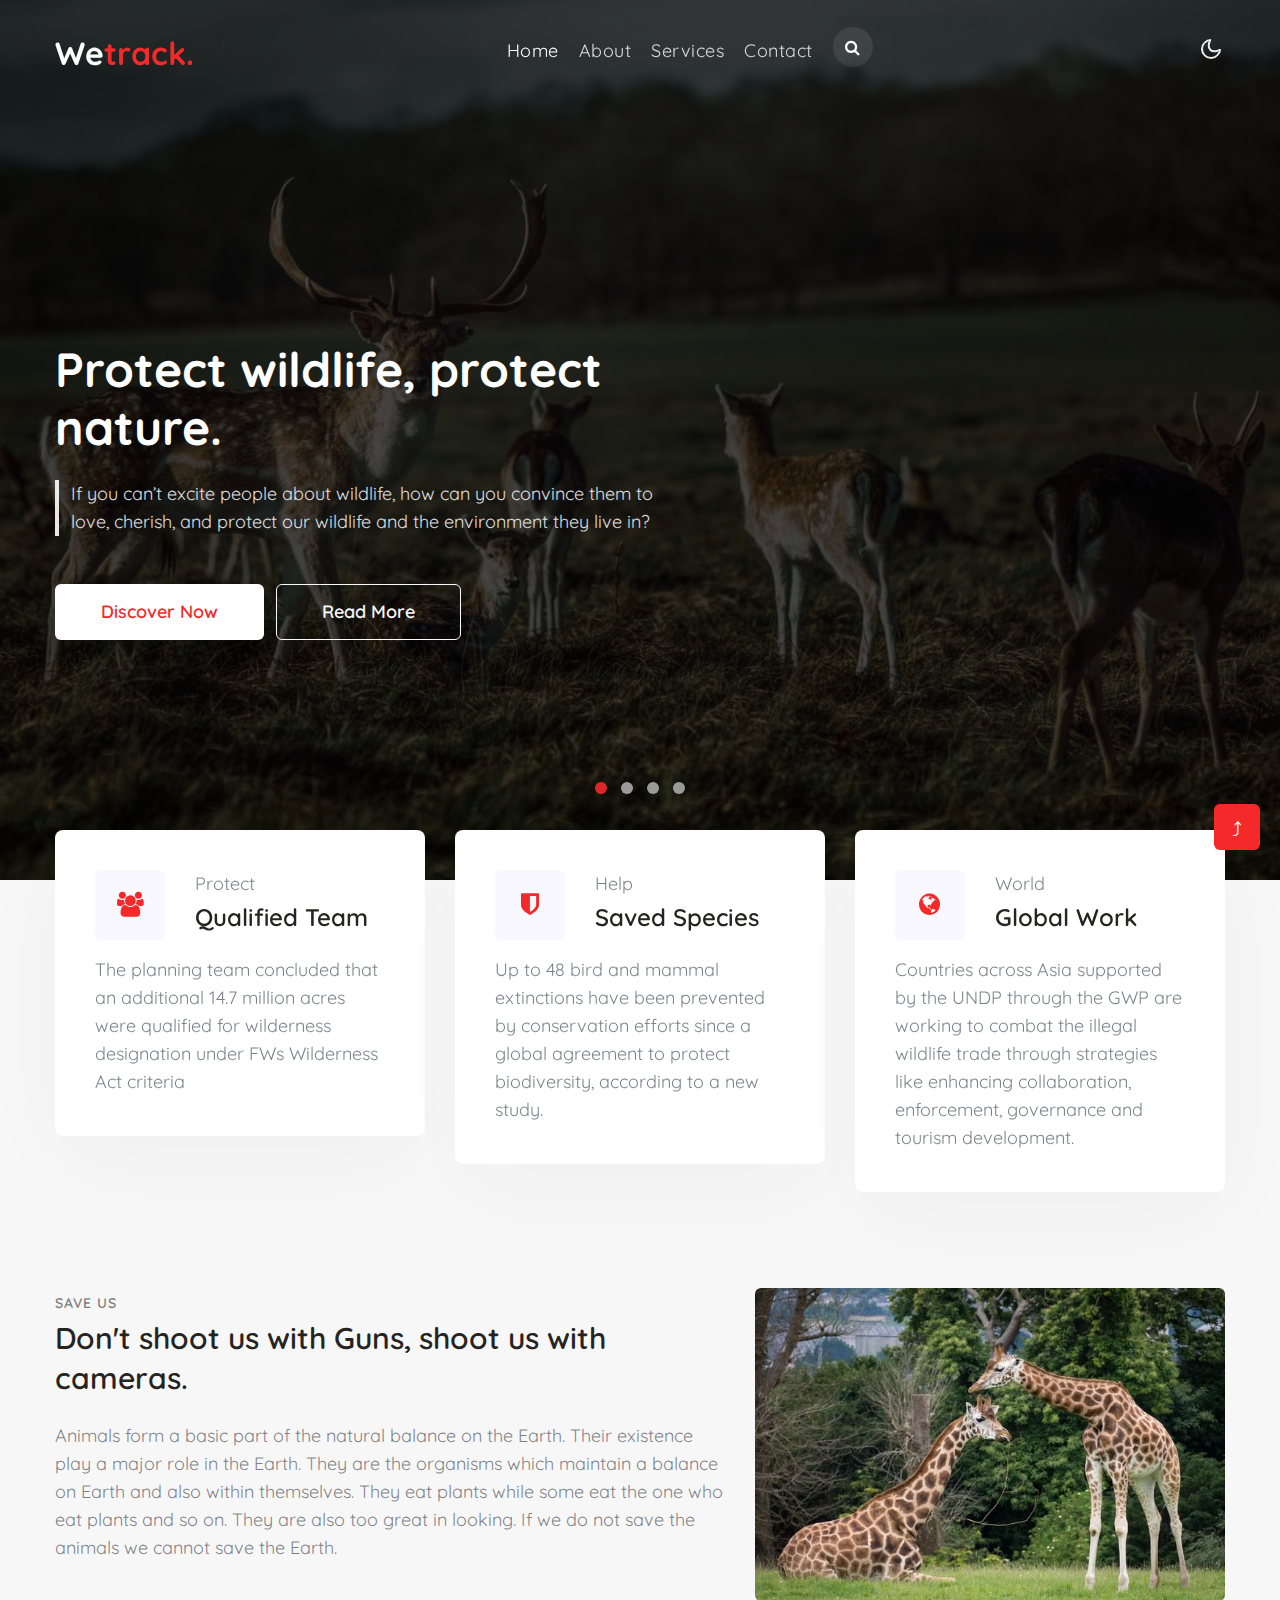
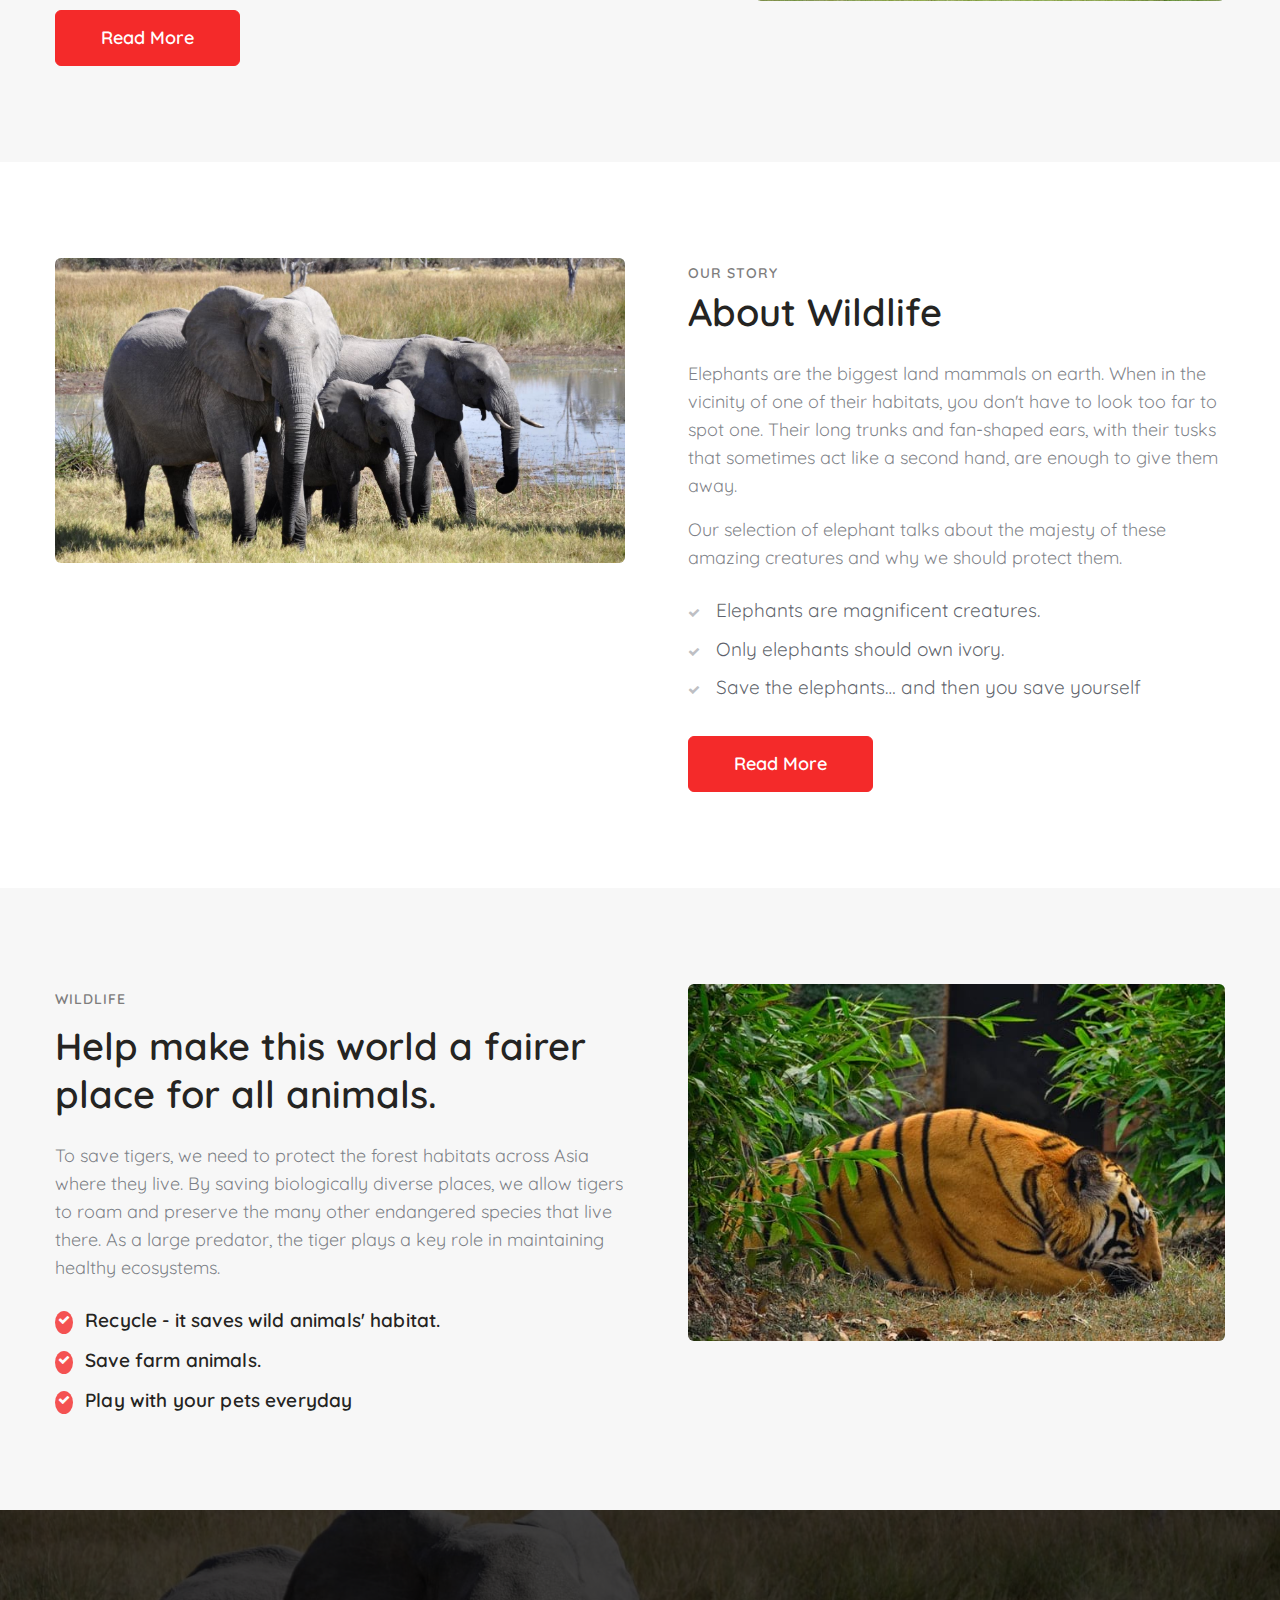
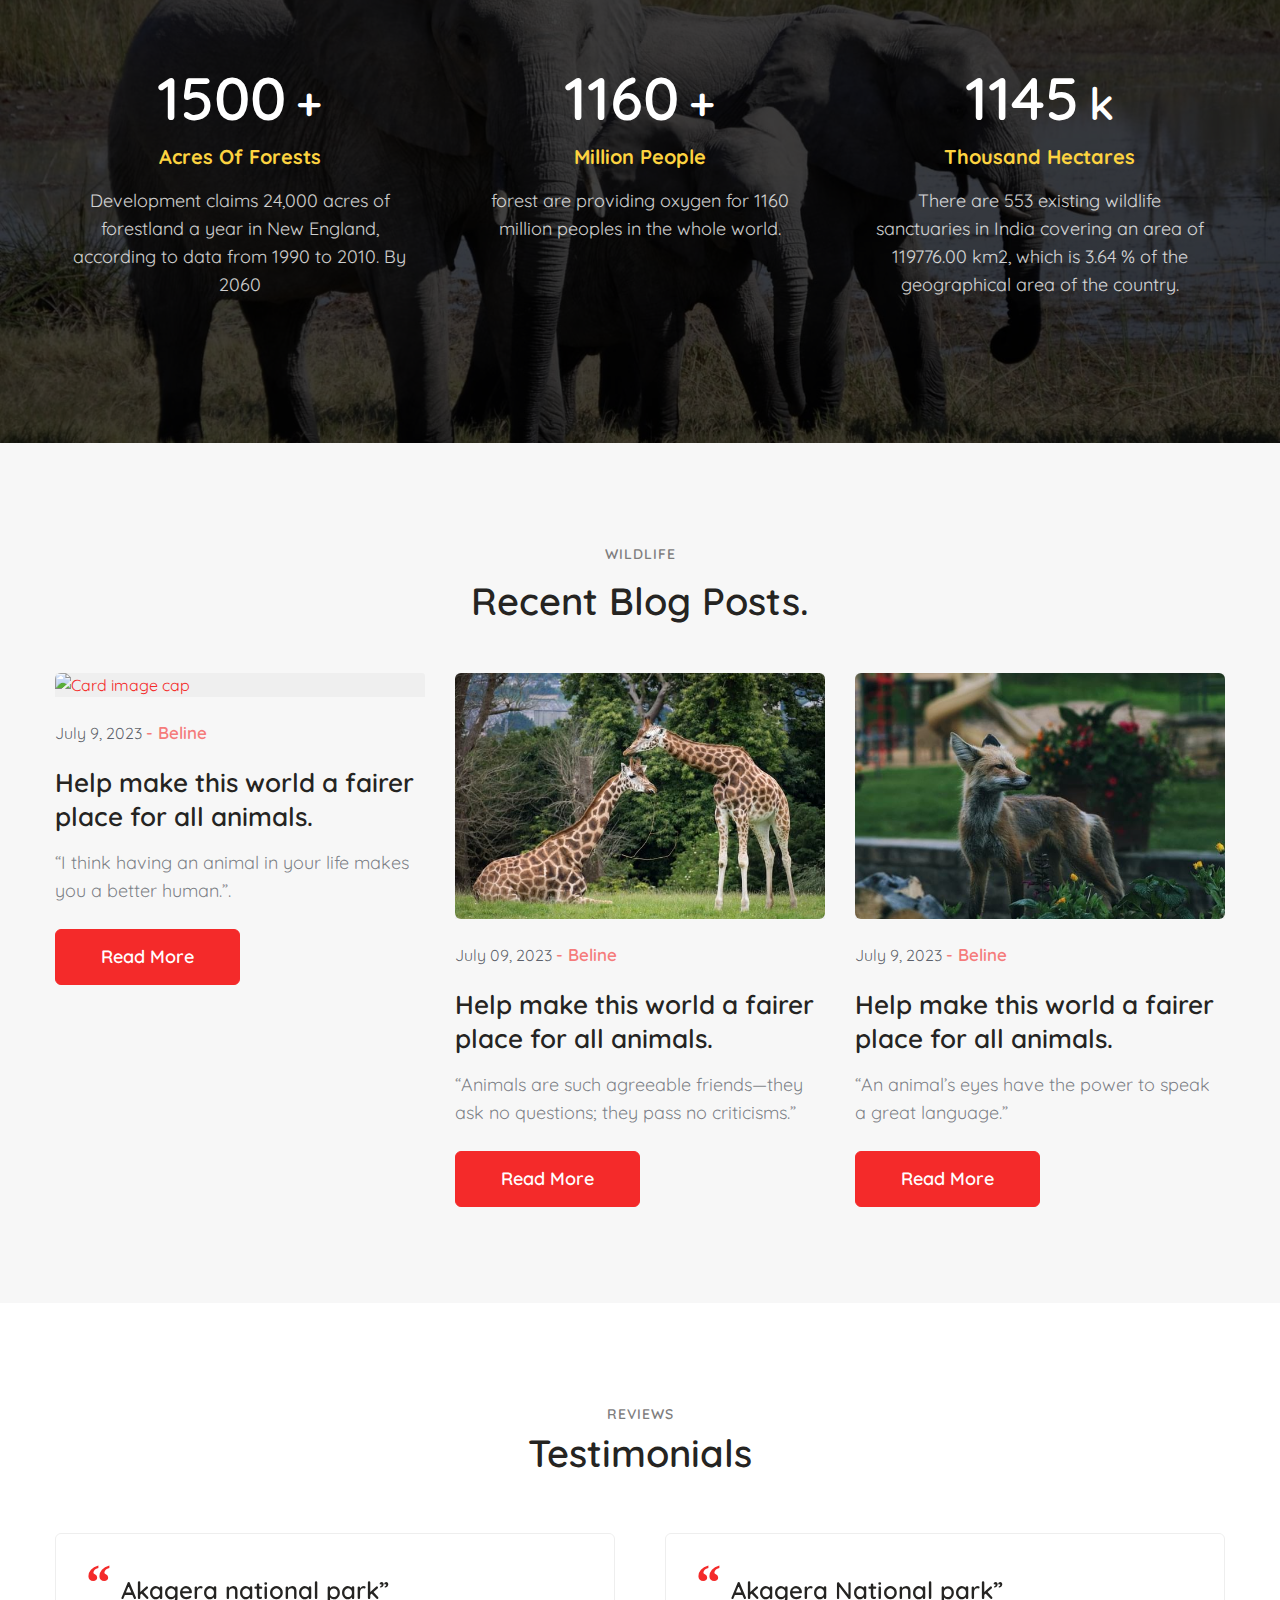
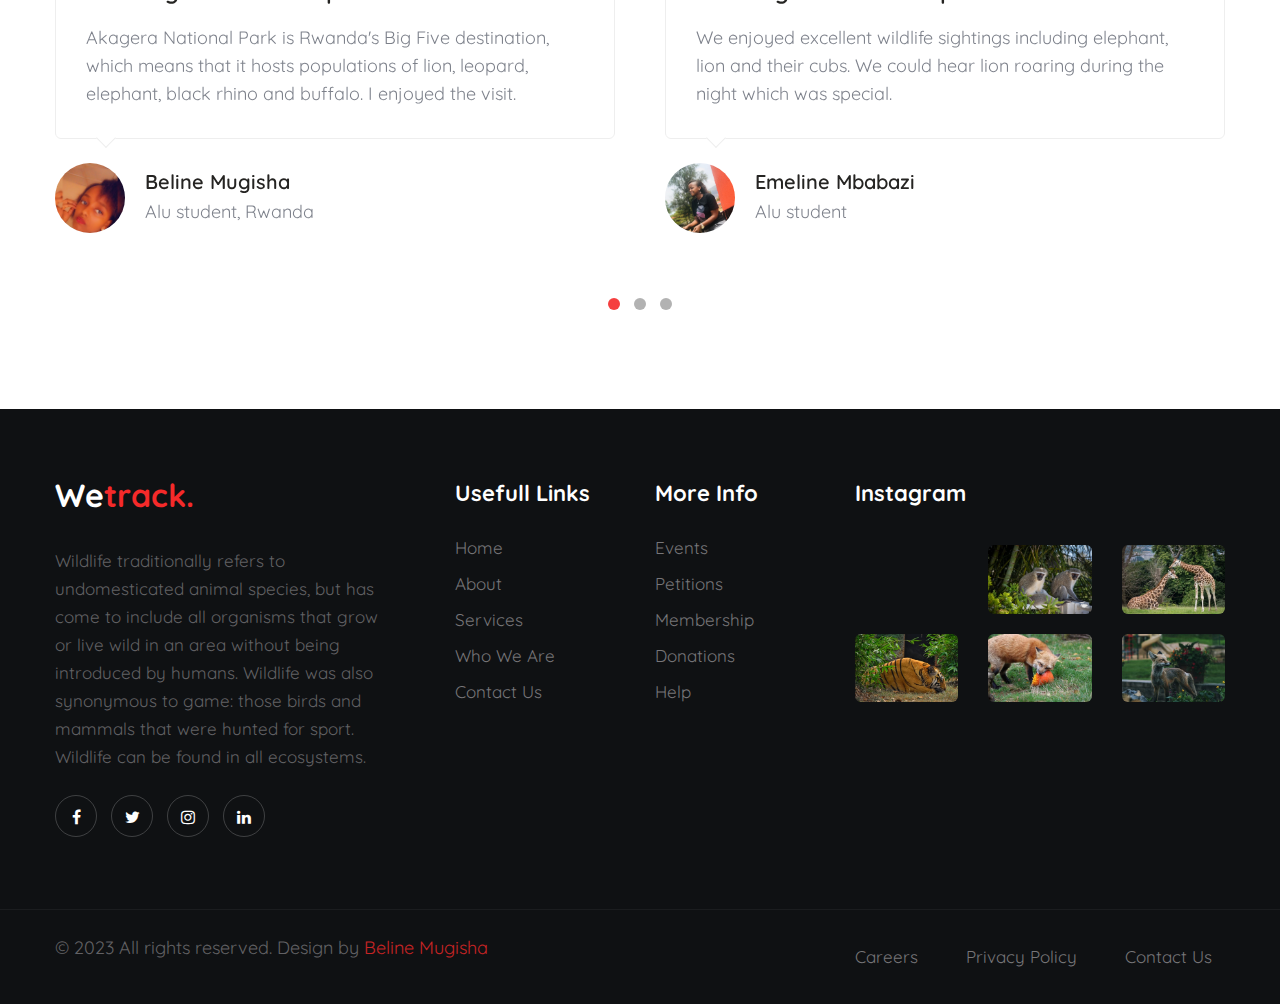
==== index.html @ b1cb2598 "added wetrack project" ====
<!doctype html>
<html lang="zxx">

<head>
  <!-- Required meta tags -->
  <meta charset="utf-8">
  <meta name="viewport" content="width=device-width, initial-scale=1, shrink-to-fit=no">
  <title>Save Wildlife Animals</title>
  <link href="//fonts.googleapis.com/css2?family=Quicksand:wght@300;400;500;600;700&display=swap"
    rel="stylesheet">
  <!-- Template CSS -->
  <link rel="stylesheet" href="assets/css/style-starter.css">
</head>

<body>
  <!--header-->
  <header id="site-header" class="w3lhny-head fixed-top">
    <div class="container">
      <nav class="navbar navbar-expand-lg stroke px-0">
        <h1> <a class="navbar-brand" href="index.html">
            We<span class="sublog">track.</span>
          </a></h1>
        <!-- if logo is image enable this   
  <a class="navbar-brand" href="#index.html">
      <img src="image-path" alt="Your logo" title="Your logo" style="height:35px;" />
  </a> -->
        <button class="navbar-toggler  collapsed bg-gradient" type="button" data-toggle="collapse"
          data-target="#navbarTogglerDemo02" aria-controls="navbarTogglerDemo02" aria-expanded="false"
          aria-label="Toggle navigation">
          <span class="navbar-toggler-icon fa icon-expand fa-bars"></span>
          <span class="navbar-toggler-icon fa icon-close fa-times"></span>
        </button>

        <div class="collapse navbar-collapse" id="navbarTogglerDemo02">
          <ul class="navbar-nav mx-lg-auto">
            <li class="nav-item active">
              <a class="nav-link" href="index.html">Home <span class="sr-only">(current)</span></a>
            </li>
            <li class="nav-item">
              <a class="nav-link" href="about.html">About</a>
            </li>
            <li class="nav-item">
              <a class="nav-link" href="services.html">Services</a>
            </li>
            <li class="nav-item">
              <a class="nav-link" href="contact.html">Contact</a>
            </li>
            <li class="nav-item mr-lg-3 mr-4" title="Search"><a href="#search" class="search-btn">
                <span class="fa fa-search" aria-hidden="true"></span></a></li>
            <!--/search-right-->
            <!-- search popup -->
            <div id="search" class="pop-overlay">
              <div class="popup">
                <form action="#" method="GET" class="w3l-hnyform d-sm-flex">
                  <input type="search" placeholder="Search.." name="search" required="required" autofocus>
                  <button type="submit">Search</button>
                  <a class="close" href="#url">&times;</a>
                </form>
                
              </div>
            </div>
            
            <!-- /search popup -->
            <!--//search-right-->
          </ul>
        </div>
        <!-- toggle switch for light and dark theme -->
        <div class="mobile-position">
          <nav class="navigation">
            <div class="theme-switch-wrapper">
              <label class="theme-switch" for="checkbox">
                <input type="checkbox" id="checkbox">
                <div class="mode-container">
                  <i class="gg-sun"></i>
                  <i class="gg-moon"></i>
                </div>
              </label>
            </div>
          </nav>
        </div>
        <!-- //toggle switch for light and dark theme -->
      </nav>
    </div>
  </header>
  <!--/header-->
  <!-- main-slider -->
  <section class="w3l-main-slider" id="home">
    <div class="companies20-content">
      <div class="owl-one owl-carousel owl-theme">
        <div class="item">
          <li>
            <div class="slider-info banner-view bg bg2">
              <div class="banner-info">
                <div class="container">

                  <div class="banner-info-bg">
                    <h5>Protect wildlife, protect nature. </h5>
                    <p class="mt-md-4 mt-3">If you can’t excite people about wildlife, how can you convince them to love, cherish, and protect our wildlife and the environment they live in?
                    </p>
                    <a class="btn btn-style btn-white mt-sm-5 mt-4 mr-2" href="#read"> Discover Now
                    </a>
                    <a class="btn btn-style btn-outline-light mt-sm-5 mt-4 mr-2" href="about.html">
                      Read More</a>
                  </div>


                </div>
              </div>
            </div>
          </li>
        </div>
        <div class="item">
          <li>
            <div class="slider-info  banner-view banner-top1 bg bg2">
              <div class="banner-info">
                <div class="container">
                  <div class="banner-info-bg">
                    <h5>Save wildlife and wildlife will save you. </h5>
                    <p class="mt-md-4 mt-3">Those who protect and save other animals lead the way in protecting and saving humanity and earth.
                    </p>
                    <a class="btn btn-style btn-white mt-sm-5 mt-4 mr-2" href="#read"> Discover Now
                    </a>
                    <a class="btn btn-style btn-outline-light mt-sm-5 mt-4 mr-2" href="about.html">
                      Read More</a>
                  </div>
                </div>
              </div>
            </div>
          </li>
        </div>
        <div class="item">
          <li>
            <div class="slider-info banner-view banner-top2 bg bg2">
              <div class="banner-info">
                <div class="container">
                  <div class="banner-info-bg">
                    <h5>Protect wildlife, protect nature.</h5>
                    <p class="mt-md-4 mt-3">This is what you should do; love the Earth and sun and the animals.
                    </p>
                    <a class="btn btn-style btn-white mt-sm-5 mt-4 mr-2" href="#read"> Discover Now
                    </a>
                    <a class="btn btn-style btn-outline-light mt-sm-5 mt-4 mr-2" href="about.html">
                      Read More</a>
                  </div>
                </div>
              </div>
            </div>
          </li>
        </div>
        <div class="item">
          <li>
            <div class="slider-info banner-view banner-top3 bg bg2">
              <div class="banner-info">
                <div class="container">
                  <div class="banner-info-bg">
                    <h5>Save wildlife and wildlife will save you.</h5>
                    <p class="mt-md-4 mt-3">The truth is that we will never save wildlife by killing it
                    </p>
                    <a class="btn btn-style btn-white mt-sm-5 mt-4 mr-2" href="#read"> Discover Now
                    </a>
                    <a class="btn btn-style btn-outline-light mt-sm-5 mt-4 mr-2" href="about.html">
                      Read More</a>
                  </div>
                </div>
              </div>
            </div>
          </li>
        </div>
      </div>
    </div>
  </section>
  <!-- /main-slider -->
  <!-- home page block1 -->
  <section id="about" class="home-services pt-lg-0">
    <div class="container">
      <div class="row">
        <div class="col-lg-4 col-md-6 col-sm-12">
          <div class="box-wrap">
            <div class="box-wrap-grid">
              <div class="icon">
                <span class="fa fa-users"></span>
              </div>
              <div class="info">
                <p>Protect</p>
                <h4><a href="#url">Qualified Team</a></h4>
              </div>
            </div>
            <p class="mt-3">The planning team concluded that an additional 14.7 million acres were qualified for wilderness designation under FWs Wilderness Act criteria</p>
          </div>
        </div>
        <div class="col-lg-4 col-md-6 col-sm-12 mt-md-0 mt-4">
          <div class="box-wrap">
            <div class="box-wrap-grid">
              <div class="icon">
                <span class="fa fa-shield"></span>
              </div>
              <div class="info">
                <p>Help</p>
                <h4><a href="#url">Saved Species</a></h4>

              </div>
            </div>
            <p class="mt-3">Up to 48 bird and mammal extinctions have been prevented by conservation efforts since a global agreement to protect biodiversity, according to a new study.</p>
          </div>
        </div>
        <div class="col-lg-4 col-md-6 col-sm-12 mt-lg-0 mt-4">
          <div class="box-wrap">
            <div class="box-wrap-grid">
              <div class="icon">
                <span class="fa fa-globe"></span>
              </div>
              <div class="info">
                <p>World</p>
                <h4><a href="#url">Global Work</a></h4>

              </div>
            </div>
            <p class="mt-3">Countries across Asia supported by the UNDP through the GWP are working to combat the illegal wildlife trade through strategies like enhancing collaboration, enforcement, governance and tourism development.</p>
          </div>
        </div>
      </div>
    </div>
  </section>
  <!-- //home page block1 -->
  <!-- about page about section -->
  <section class="w3l-index3" id="about">
    <div class="midd-w3 py-5">
      <div class="container py-lg-5 py-md-3">
        <div class="row">
          <div class="col-lg-7 mb-lg-0 mb-md-5 mb-4 align-self">
            <h6 class="title-subhny">Save Us</h6>
            <h3 class="title-left mx-0">Don't shoot us with Guns, shoot us with cameras.</h3>
            <p class="mt-md-4 mt-3">Animals form a basic part of the natural balance on the Earth. Their existence play a major role in the Earth. They are the organisms which maintain a balance on Earth and also within themselves. They eat plants while some eat the one who eat plants and so on. They are also too great in looking. If we do not save the animals we cannot save the Earth.</p>
            <a class="btn btn-style btn-primary mt-sm-5 mt-4 mr-2" href="about.html"> Read More</a>
          </div>
          <div class="col-lg-5 mt-lg-0 mt-4">
            <div class="position-relative">
              <img src="assets/images/b3.jpg" alt="" class="radius-image img-fluid">
            </div>
          </div>
        </div>
      </div>
    </div>
  </section>
  <!-- //about page about section -->
  <section class="w3l-index2" id="about1">
    <div class="midd-w3 py-5">
      <div class="container py-lg-5 py-md-4 py-2">
        <div class="row">
          <div class="col-lg-6 left-wthree-img">
            <div class="position-relative">
              <img src="assets/images/bg2.jpg" alt="" class="radius-image img-fluid">

            </div>
          </div>
          <div class="col-lg-6 mt-lg-0 mt-5 pl-lg-5 align-self">
            <h6 class="title-subhny">Our Story</h6>
            <h3 class="title-w3l">About Wildlife</h3>
            <p class="mt-4">Elephants are the biggest land mammals on earth. When in the vicinity of one of their habitats, you don't have to look too far to spot one. Their long trunks and fan-shaped ears, with their tusks that sometimes act like a second hand, are enough to give them away.
            </p>
            <p class="mt-3"> Our selection of elephant talks about the majesty of these amazing creatures and why we should protect them.</p>
            <ul class="w3l-right-book mt-4">
              <li><span class="fa fa-check" aria-hidden="true"></span>Elephants are magnificent creatures.</li>
              <li><span class="fa fa-check" aria-hidden="true"></span>Only elephants should own ivory.</li>
              <li><span class="fa fa-check" aria-hidden="true"></span>Save the elephants… and then you save yourself</li>
            </ul>
            <a href="about.html" class="btn btn-style btn-primary mt-4">Read More</a>
          </div>
        </div>
      </div>
    </div>
  </section>
  <!-- home page block grids -->
  <section class="w3l-grids-3 py-5" id="why">
    <div class="container py-lg-5 py-md-4 py-2">
      <div class="row bottom-ab-grids">
        <div class="col-lg-6 bottom-ab-left align-self">
          <span class="title-subhny mb-2">Wildlife</span>
          <h3 class="title-w3l mb-4">Help make this world a fairer place for all animals.</h3>
          <p class="">To save tigers, we need to protect the forest habitats across Asia where they live. By saving biologically diverse places, we allow tigers to roam and preserve the many other endangered species that live there. As a large predator, the tiger plays a key role in maintaining healthy ecosystems. </p>
          <ul class="cont-4 mt-4">
            <li><span class="fa fa-check"></span>Recycle - it saves wild animals' habitat.</li>
            <li><span class="fa fa-check"></span>Save farm animals.</li>
            <li><span class="fa fa-check"></span>Play with your pets everyday</li>
          </ul>
        </div>
        <div class="col-lg-6 bottom-right-grids pl-lg-5 mt-lg-0 mt-5">
          <img src="assets/images/b4.jpg" alt="" class="radius-image img-fluid">
        </div>
      </div>
    </div>
  </section>
  <!-- //home page block grids -->
  <!-- stats -->
  <section class="w3l-stats py-5" id="stats">
    <div class="gallery-inner container py-sm-5">
      <div class="row stats-con py-md-5">
        <div class="col-md-4 col-6 stats_info counter_grid">
          <p class="counter">1500 </p>
          <span class="plus">+</span><br>
          <h3>Acres Of Forests</h3>
          <p class="para-counter">Development claims 24,000 acres of forestland a year in New England, according to data from 1990 to 2010. By 2060</p>
        </div>
        <div class="col-md-4 col-6 stats_info counter_grid mt-md-0 mt-0">
          <p class="counter">1160</p>
          <span class="plus">+</span><br>
          <h3>Million People</h3>
          <p class="para-counter">forest are providing oxygen for 1160 million peoples in the whole world.</p>
        </div>
        <div class="col-md-4 col-6 stats_info counter_grid2 mt-md-0 mt-4">
          <p class="counter">1145 </p>
          <span class="plus">k</span><br>
          <h3>Thousand Hectares </h3>
          <p class="para-counter">There are 553 existing wildlife sanctuaries in India covering an area of 119776.00 km2, which is 3.64 % of the geographical area of the country.</p>
        </div>
      </div>
    </div>
  </section>
  <!-- //stats -->
  <!-- home page block grids -->
  <section class="w3l-text-11 py-5" id="blogs">
    <div class="container py-lg-5 py-md-4 py-2">
      <span class="title-subhny text-center mb-2">Wildlife</span>
      <h3 class="title-w3l text-center mb-5">Recent Blog Posts.</h3>
      <div class="row text11-content">

        <div class="col-md-4 item mt-lg-0">
          <div class="card">
            <div class="card-header p-0 position-relative border-0">
              <a href="blog-single.html">
                <img class="card-img-bottom d-block radius-image" src="assets/images/monkey.jpg" alt="Card image cap">
              </a>
            </div>
            <div class="card-body p-0 blog-details">
              <h6 class="mt-4">July 9, 2023</h6>
              <a href="#" class="admin">- Beline </a>
              <br>
              <a href="blog-single.html" class="blog-desc">Help make this world a fairer place for all
                animals.</a>
              <p> “I think having an animal in your life makes you a better human.”.</p>
              <a href="blog-single.html" class="btn btn-style btn-primary mt-lg-4 mt-4">Read More </a>
            </div>
          </div>
        </div>

        <div class="col-md-4 item mt-lg-0 mt-5">
          <div class="card">
            <div class="card-header p-0 position-relative border-0">
              <a href="blog-single.html">
                <img class="card-img-bottom d-block radius-image" src="assets/images/b3.jpg" alt="Card image cap">
              </a>
            </div>
            <div class="card-body p-0 blog-details">
              <h6 class="mt-4">July 09, 2023</h6>
              <a href="#" class="admin">- Beline </a>
              <br>
              <a href="blog-single.html" class="blog-desc">Help make this world a fairer place for all
                animals.</a>
              <p>“Animals are such agreeable friends—they ask no questions; they pass no criticisms.”</p>
              <a href="blog-single.html" class="btn btn-style btn-primary mt-lg-4 mt-4">Read More </a>
            </div>
          </div>
        </div>

        <div class="col-md-4 item mt-lg-0 mt-5">
          <div class="card">
            <div class="card-header p-0 position-relative border-0">
              <a href="blog-single.html">
                <img class="card-img-bottom d-block radius-image" src="assets/images/b6.jpg" alt="Card image cap">
              </a>
            </div>
            <div class="card-body p-0 blog-details">
              <h6 class="mt-4">July 9, 2023</h6>
              <a href="#" class="admin">- Beline </a>
              <br>
              <a href="blog-single.html" class="blog-desc">Help make this world a fairer place for all
                animals.</a>
              <p>“An animal’s eyes have the power to speak a great language.”</p>
              <a href="blog-single.html" class="btn btn-style btn-primary mt-lg-4 mt-4">Read More </a>
            </div>
          </div>
        </div>
      </div>
    </div>
  </section>
  <!-- //home page block grids -->

  <!-- testimonials section -->
  <section class="w3l-clients w3l-test pb-5" id="testimonials">
    <div class="midd-w3 py-5">
      <div class="container py-lg-5 py-md-4 pt-2 pb-5">
        <h6 class="title-subhny text-center">Reviews</h6>
        <h3 class="title-w3l text-center mb-md-5 mb-4">Testimonials</h3>
        <div id="owl-demo2" class="owl-carousel owl-theme mt-4 py-md-2 mb-md-4">
          <div class="item">
            <div class="testimonial-content">
              <div class="testimonial">
                <blockquote>
                  <q>Akagera national park</q>
                </blockquote>
                <p>Akagera National Park is Rwanda's Big Five destination, which means that it hosts populations of lion, leopard, elephant, black rhino and buffalo. I enjoyed the visit.</p>
              </div>
              <div class="bottom-info mt-4">
                <a class="comment-img" href="#url"><img src="assets/images/Beline.jpeg" class="img-responsive"
                    alt="placeholder image"></a>
                <div class="people-info align-self">
                  <h3>Beline Mugisha</h3>
                  <p class="identity">Alu student, Rwanda</p>
                </div>
              </div>
            </div>
          </div>
          <div class="item">
            <div class="testimonial-content">
              <div class="testimonial">
                <blockquote>
                  <q>Akagera National park</q>
                </blockquote>
                <p>We enjoyed excellent wildlife sightings including elephant, lion and their cubs. We could hear lion roaring during the night which was special.</p>
              </div>
              <div class="bottom-info mt-4">
                <a class="comment-img" href="#url"><img src="assets/images/Berry.jpeg" class="img-responsive"
                    alt="placeholder image"></a>
                <div class="people-info align-self">
                  <h3>Emeline Mbabazi</h3>
                  <p class="identity">Alu student</p>
                </div>
              </div>
            </div>
          </div>
          <div class="item">
            <div class="testimonial-content">
              <div class="testimonial">
                <blockquote>
                  <q>Nyungwe</q>
                </blockquote>
                <p>Watching a serval hunting in the marshes at Khwai was very special.</p>
              </div>
              <div class="bottom-info mt-4">
                <a class="comment-img" href="#url"><img src="assets/images/" class="img-responsive"
                    alt="placeholder image"></a>
                <div class="people-info align-self">
                  <h3>Butera</h3>
                  <p class="identity">Alu Rwanda</p>
                </div>
              </div>
            </div>
          </div>
          <div class="item">
            <div class="testimonial-content">
              <div class="testimonial">
                <blockquote>
                  <q>Akagera</q>
                </blockquote>
                <p>The interaction and photography opportunities with blue morph Arctic foxes was incredible. The landscape was also sublime with incredible vistas.</p>
              </div>
              <div class="bottom-info mt-4">
                <a class="comment-img" href="#url"><img src="assets/images/" class="img-responsive"
                    alt="placeholder image"></a>
                <div class="people-info align-self">
                  <h3>Celestin</h3>
                  <p class="identity">alu Rwanda</p>
                </div>
              </div>
            </div>
          </div>
          <div class="item">
            <div class="testimonial-content">
              <div class="testimonial">
                <blockquote>
                  <q>Akagera</q>
                </blockquote>
                <p>We enjoyed the variety of locations, excellent accommodation and wildlife experiences including tracking rhino, giraffe and gorilla on foot plus the horse riding safari.</p>
              </div>
              <div class="bottom-info mt-4">
                <a class="comment-img" href="#url"><img src="assets/images/" class="img-responsive"
                    alt="placeholder image"></a>
                <div class="people-info align-self">
                  <h3>Tai pelo</h3>
                  <p class="identity">alu student</p>
                </div>
              </div>
            </div>
          </div>
          <div class="item">
            <div class="testimonial-content">
              <div class="testimonial">
                <blockquote>
                  <q>Nyungwe</q>
                </blockquote>
                <p>We were privileged to be involved with turtle research & conservation. Our guide was second to none and Costa Rica's natural environment & wildlife is amazing.</p>
              </div>
              <div class="bottom-info mt-4">
                <a class="comment-img" href="#url"><img src="assets/images/" class="img-responsive"
                    alt="placeholder image"></a>
                <div class="people-info align-self">
                  <h3>Denyse</h3>
                  <p class="identity">alu student</p>
                </div>
              </div>
            </div>
          </div>
        </div>
      </div>
    </div>
  </section>
  <!-- //testimonials section -->
  <!-- footer -->
  <footer class="w3l-footer-29-main">
    <div class="footer-29-w3l py-5">
      <div class="container py-lg-4">
        <div class="row footer-top-29">
          <div class="col-lg-4 col-md-6 col-sm-7 footer-list-29 footer-1 pr-lg-5">
            <div class="footer-logo mb-3">
              <a class="footer-brand-logo" href="index.html">We<span class="sublog">track.</span></a>

            </div>
            <p>Wildlife traditionally refers to undomesticated animal species, but has come to include all organisms that grow or live wild in an area without being introduced by humans. Wildlife was also synonymous to game: those birds and mammals that were hunted for sport. Wildlife can be found in all ecosystems. </p>
            <div class="main-social-footer-29 mt-4">
              <a href="#facebook" class="facebook"><span class="fa fa-facebook"></span></a>
              <a href="#twitter" class="twitter"><span class="fa fa-twitter"></span></a>
              <a href="#instagram" class="instagram"><span class="fa fa-instagram"></span></a>
              <a href="#linkedin" class="linkedin"><span class="fa fa-linkedin"></span></a>
            </div>
          </div>
          <div class="col-lg-2 col-md-6 col-sm-5 col-6 footer-list-29 footer-2 mt-sm-0 mt-5">

            <ul>
              <h6 class="footer-title-29">Usefull Links</h6>
              <li><a href="index.html">Home</a></li>
              <li><a href="about.html">About</a></li>
              <li><a href="services.html">Services</a></li>

              <li><a href="#who">Who We Are</a></li>

              <li><a href="contact.html">Contact us</a></li>
            </ul>
          </div>
          <div class="col-lg-2 col-md-6 col-sm-5 col-6 footer-list-29 footer-3 mt-lg-0 mt-5">
            <h6 class="footer-title-29">More Info</h6>
            <ul>
              <li><a href="blog.html">Events</a></li>
              <li><a href="#petitions">Petitions</a></li>
              <li><a href="#member">
                  Membership</a></li>
              <li><a href="#donate">Donations</a></li>
              <li><a href="#help">Help</a></li>


            </ul>

          </div>
          <div class="col-lg-4 col-md-6 col-sm-7 footer-list-29 footer-4 mt-lg-0 mt-5">
            <h6 class="footer-title-29">Instagram
            </h6>

            <ul class="w3linst-imgs row">
              <li class="col-4"><a href="#"><img src="assets/images/b1.jpg" alt="" class="radius-image img-fluid"></a>
              </li>
              <li class="col-4"><a href="#"><img src="assets/images/b2.jpg" alt="" class="radius-image img-fluid"></a>
              </li>
              <li class="col-4"><a href="#"><img src="assets/images/b3.jpg" alt="" class="radius-image img-fluid"></a>
              </li>
              <li class="col-4"><a href="#"><img src="assets/images/b4.jpg" alt="" class="radius-image img-fluid"></a>
              </li>
              <li class="col-4"><a href="#"><img src="assets/images/b5.jpg" alt="" class="radius-image img-fluid"></a>
              </li>
              <li class="col-4"><a href="#"><img src="assets/images/b6.jpg" alt="" class="radius-image img-fluid"></a>
              </li>

            </ul>

          </div>
        </div>
      </div>
    </div>
    <!-- //footer -->

    <!-- copyright -->
    <section class="w3l-copyright">
      <div class="container">
        <div class="row bottom-copies">
          <p class="col-lg-8 copy-footer-29">© 2023  All rights reserved. Design by <a
              href="" target="_blank">
              Beline Mugisha</a></p>

          <div class="col-lg-4 footer-list-29">
            <ul class="d-flex text-lg-right">
              <li><a href="#careers"> Careers</a></li>
              <li class="mx-lg-5 mx-md-4 mx-3"><a href="#privacymy-lg-0 my-4">Privacy Policy</a></li>
              <li><a href="contact.html">Contact us</a></li>
            </ul>
          </div>

        </div>
      </div>
    </section>
    <!-- move top -->
    <button onclick="topFunction()" id="movetop" title="Go to top">
      &#10548;
    </button>
    <script>
      // When the user scrolls down 20px from the top of the document, show the button
      window.onscroll = function () {
        scrollFunction()
      };

      function scrollFunction() {
        if (document.body.scrollTop > 20 || document.documentElement.scrollTop > 20) {
          document.getElementById("movetop").style.display = "block";
        } else {
          document.getElementById("movetop").style.display = "none";
        }
      }

      // When the user clicks on the button, scroll to the top of the document
      function topFunction() {
        document.body.scrollTop = 0;
        document.documentElement.scrollTop = 0;
      }
    </script>
    <!-- /move top -->
  </footer>

  <!-- //copyright -->
  <!-- Template JavaScript -->
  <script src="assets/js/jquery-3.3.1.min.js"></script>
  <script src="assets/js/theme-change.js"></script>
  <!-- owlcarousel -->
  <!-- owl carousel -->
  <script src="assets/js/owl.carousel.js"></script>
  <!-- script for banner slider-->
  <script>
    $(document).ready(function () {
      $('.owl-one').owlCarousel({
        loop: true,
        margin: 0,
        nav: false,
        responsiveClass: true,
        autoplay: true,
        autoplayTimeout: 5000,
        autoplaySpeed: 1000,
        autoplayHoverPause: false,
        responsive: {
          0: {
            items: 1
          },
          480: {
            items: 1
          },
          667: {
            items: 1
          },
          1000: {
            items: 1
          }
        }
      })
    })
  </script>
  <!-- //script -->
  <!-- script for tesimonials carousel slider -->
  <script>
    $(document).ready(function () {
      $("#owl-demo2").owlCarousel({
        loop: true,
        nav: false,
        margin: 50,
        responsiveClass: true,
        responsive: {
          0: {
            items: 1,
            nav: false
          },
          736: {
            items: 1,
            nav: false
          },
          991: {
            items: 2,
            margin: 30,
            nav: false
          },
          1080: {
            items: 2,
            nav: false
          }
        }
      })
    })
  </script>
  <!-- //script for tesimonials carousel slider -->
  <!-- owl carousel -->

  <!-- script for tesimonials carousel slider -->
  <script>
    $(document).ready(function () {
      $("#owl-demo2").owlCarousel({
        loop: true,
        margin: 20,
        nav: false,
        responsiveClass: true,
        responsive: {
          0: {
            items: 1,
            nav: false
          },
          1000: {
            items: 1,
            nav: false,
            loop: false
          }
        }
      })
    })
  </script>
  <!-- //script for tesimonials carousel slider -->
  <!-- stats number counter-->
  <script src="assets/js/jquery.waypoints.min.js"></script>
  <script src="assets/js/jquery.countup.js"></script>
  <script>
    $('.counter').countUp();
  </script>
  <!-- //stats number counter -->
  <!--/MENU-JS-->
  <script>
    $(window).on("scroll", function () {
      var scroll = $(window).scrollTop();

      if (scroll >= 80) {
        $("#site-header").addClass("nav-fixed");
      } else {
        $("#site-header").removeClass("nav-fixed");
      }
    });

    //Main navigation Active Class Add Remove
    $(".navbar-toggler").on("click", function () {
      $("header").toggleClass("active");
    });
    $(document).on("ready", function () {
      if ($(window).width() > 991) {
        $("header").removeClass("active");
      }
      $(window).on("resize", function () {
        if ($(window).width() > 991) {
          $("header").removeClass("active");
        }
      });
    });
  </script>
  <!--//MENU-JS-->

  <script src="assets/js/bootstrap.min.js"></script>

</body>

</html>
---- assets/css/style-starter.css ----
@charset "UTF-8";

/*--
Author: W3layouts
Author URL: http://w3layouts.com
--*/
/*!
 * Bootstrap v4.4.1 (https://getbootstrap.com/)
 * Copyright 2011-2019 The Bootstrap Authors
 * Copyright 2011-2019 Twitter, Inc.
 * Licensed under MIT (https://github.com/twbs/bootstrap/blob/master/LICENSE)
 */
:root {
  --blue: #007bff;
  --indigo: #6610f2;
  --purple: #6f42c1;
  --pink: #e83e8c;
  --red: #dc3545;
  --orange: #fd7e14;
  --yellow: #ffc107;
  --green: #28a745;
  --teal: #20c997;
  --cyan: #17a2b8;
  --white: #fff;
  --gray: #6c757d;
  --gray-dark: #343a40;
  --primary: #F42A2A;
  --secondary: #f8b195;
  --success: #28a745;
  --info: #17a2b8;
  --warning: #ffc107;
  --danger: #dc3545;
  --light: #f8f9fa;
  --dark: #343a40;
  --breakpoint-xs: 0;
  --breakpoint-sm: 576px;
  --breakpoint-md: 768px;
  --breakpoint-lg: 992px;
  --breakpoint-xl: 1200px;
  --font-family-sans-serif: -apple-system, BlinkMacSystemFont, "Segoe UI", Roboto, "Helvetica Neue", Arial, "Noto Sans", sans-serif, "Apple Color Emoji", "Segoe UI Emoji", "Segoe UI Symbol", "Noto Color Emoji";
  --font-family-monospace: SFMono-Regular, Menlo, Monaco, Consolas, "Liberation Mono", "Courier New", monospace;
}

*,
*::before,
*::after {
  box-sizing: border-box;
}

html {
  font-family: sans-serif;
  line-height: 1.15;
  -webkit-text-size-adjust: 100%;
  -webkit-tap-highlight-color: rgba(0, 0, 0, 0);
}

article,
aside,
figcaption,
figure,
footer,
header,
hgroup,
main,
nav,
section {
  display: block;
}

body {
  margin: 0;
  font-family: -apple-system, BlinkMacSystemFont, "Segoe UI", Roboto, "Helvetica Neue", Arial, "Noto Sans", sans-serif, "Apple Color Emoji", "Segoe UI Emoji", "Segoe UI Symbol", "Noto Color Emoji";
  font-size: 1rem;
  font-weight: 400;
  line-height: 1.5;
  color: #212529;
  text-align: left;
  background-color: #fff;
}

[tabindex="-1"]:focus:not(:focus-visible) {
  outline: 0 !important;
}

hr {
  box-sizing: content-box;
  height: 0;
  overflow: visible;
}

h1,
h2,
h3,
h4,
h5,
h6 {
  margin-top: 0;
  margin-bottom: 0.5rem;
}

p {
  margin-top: 0;
  margin-bottom: 1rem;
}

abbr[title],
abbr[data-original-title] {
  text-decoration: underline;
  -webkit-text-decoration: underline dotted;
  text-decoration: underline dotted;
  cursor: help;
  border-bottom: 0;
  -webkit-text-decoration-skip-ink: none;
  text-decoration-skip-ink: none;
}

address {
  margin-bottom: 1rem;
  font-style: normal;
  line-height: inherit;
}

ol,
ul,
dl {
  margin-top: 0;
  margin-bottom: 1rem;
}

ol ol,
ul ul,
ol ul,
ul ol {
  margin-bottom: 0;
}

dt {
  font-weight: 700;
}

dd {
  margin-bottom: .5rem;
  margin-left: 0;
}

blockquote {
  margin: 0 0 1rem;
}

b,
strong {
  font-weight: bolder;
}

small {
  font-size: 80%;
}

sub,
sup {
  position: relative;
  font-size: 75%;
  line-height: 0;
  vertical-align: baseline;
}

sub {
  bottom: -.25em;
}

sup {
  top: -.5em;
}

a {
  color: #F42A2A;
  text-decoration: none;
  background-color: transparent;
}

a:hover {
  color: #5431ac;
  text-decoration: underline;
}

a:not([href]) {
  color: inherit;
  text-decoration: none;
}

a:not([href]):hover {
  color: inherit;
  text-decoration: none;
}

pre,
code,
kbd,
samp {
  font-family: SFMono-Regular, Menlo, Monaco, Consolas, "Liberation Mono", "Courier New", monospace;
  font-size: 1em;
}

pre {
  margin-top: 0;
  margin-bottom: 1rem;
  overflow: auto;
}

figure {
  margin: 0 0 1rem;
}

img {
  vertical-align: middle;
  border-style: none;
}

svg {
  overflow: hidden;
  vertical-align: middle;
}

table {
  border-collapse: collapse;
}

caption {
  padding-top: 0.75rem;
  padding-bottom: 0.75rem;
  color: #6c757d;
  text-align: left;
  caption-side: bottom;
}

th {
  text-align: inherit;
}

label {
  display: inline-block;
  margin-bottom: 0.5rem;
}

button {
  border-radius: 0;
}

button:focus {
  outline: 1px dotted;
  outline: 5px auto -webkit-focus-ring-color;
}

input,
button,
select,
optgroup,
textarea {
  margin: 0;
  font-family: inherit;
  font-size: inherit;
  line-height: inherit;
}

button,
input {
  overflow: visible;
}

button,
select {
  text-transform: none;
}

select {
  word-wrap: normal;
}

button,
[type="button"],
[type="reset"],
[type="submit"] {
  -webkit-appearance: button;
}

button:not(:disabled),
[type="button"]:not(:disabled),
[type="reset"]:not(:disabled),
[type="submit"]:not(:disabled) {
  cursor: pointer;
}

button::-moz-focus-inner,
[type="button"]::-moz-focus-inner,
[type="reset"]::-moz-focus-inner,
[type="submit"]::-moz-focus-inner {
  padding: 0;
  border-style: none;
}

input[type="radio"],
input[type="checkbox"] {
  box-sizing: border-box;
  padding: 0;
}

input[type="date"],
input[type="time"],
input[type="datetime-local"],
input[type="month"] {
  -webkit-appearance: listbox;
}

textarea {
  overflow: auto;
  resize: vertical;
}

fieldset {
  min-width: 0;
  padding: 0;
  margin: 0;
  border: 0;
}

legend {
  display: block;
  width: 100%;
  max-width: 100%;
  padding: 0;
  margin-bottom: .5rem;
  font-size: 1.5rem;
  line-height: inherit;
  color: inherit;
  white-space: normal;
}

@media (max-width: 1200px) {
  legend {
    font-size: calc(1.275rem + 0.3vw);
  }
}

progress {
  vertical-align: baseline;
}

[type="number"]::-webkit-inner-spin-button,
[type="number"]::-webkit-outer-spin-button {
  height: auto;
}

[type="search"] {
  outline-offset: -2px;
  -webkit-appearance: none;
}

[type="search"]::-webkit-search-decoration {
  -webkit-appearance: none;
}

::-webkit-file-upload-button {
  font: inherit;
  -webkit-appearance: button;
}

output {
  display: inline-block;
}

summary {
  display: list-item;
  cursor: pointer;
}

template {
  display: none;
}

[hidden] {
  display: none !important;
}

h1,
h2,
h3,
h4,
h5,
h6,
.h1,
.h2,
.h3,
.h4,
.h5,
.h6 {
  margin-bottom: 0.5rem;
  font-weight: 500;
  line-height: 1.2;
}

h1,
.h1 {
  font-size: 2.5rem;
}

@media (max-width: 1200px) {

  h1,
  .h1 {
    font-size: calc(1.375rem + 1.5vw);
  }
}

h2,
.h2 {
  font-size: 2rem;
}

@media (max-width: 1200px) {

  h2,
  .h2 {
    font-size: calc(1.325rem + 0.9vw);
  }
}

h3,
.h3 {
  font-size: 1.75rem;
}

@media (max-width: 1200px) {

  h3,
  .h3 {
    font-size: calc(1.3rem + 0.6vw);
  }
}

h4,
.h4 {
  font-size: 1.5rem;
}

@media (max-width: 1200px) {

  h4,
  .h4 {
    font-size: calc(1.275rem + 0.3vw);
  }
}

h5,
.h5 {
  font-size: 1.25rem;
}

h6,
.h6 {
  font-size: 1rem;
}

.lead {
  font-size: 1.25rem;
  font-weight: 300;
}

.display-1 {
  font-size: 6rem;
  font-weight: 300;
  line-height: 1.2;
}

@media (max-width: 1200px) {
  .display-1 {
    font-size: calc(1.725rem + 5.7vw);
  }
}

.display-2 {
  font-size: 5.5rem;
  font-weight: 300;
  line-height: 1.2;
}

@media (max-width: 1200px) {
  .display-2 {
    font-size: calc(1.675rem + 5.1vw);
  }
}

.display-3 {
  font-size: 4.5rem;
  font-weight: 300;
  line-height: 1.2;
}

@media (max-width: 1200px) {
  .display-3 {
    font-size: calc(1.575rem + 3.9vw);
  }
}

.display-4 {
  font-size: 3.5rem;
  font-weight: 300;
  line-height: 1.2;
}

@media (max-width: 1200px) {
  .display-4 {
    font-size: calc(1.475rem + 2.7vw);
  }
}

hr {
  margin-top: 1rem;
  margin-bottom: 1rem;
  border: 0;
  border-top: 1px solid rgba(0, 0, 0, 0.1);
}

small,
.small {
  font-size: 80%;
  font-weight: 400;
}

mark,
.mark {
  padding: 0.2em;
  background-color: #fcf8e3;
}

.list-unstyled {
  padding-left: 0;
  list-style: none;
}

.list-inline {
  padding-left: 0;
  list-style: none;
}

.list-inline-item {
  display: inline-block;
}

.list-inline-item:not(:last-child) {
  margin-right: 0.5rem;
}

.initialism {
  font-size: 90%;
  text-transform: uppercase;
}

.blockquote {
  margin-bottom: 1rem;
  font-size: 1.25rem;
}

.blockquote-footer {
  display: block;
  font-size: 80%;
  color: #6c757d;
}

.blockquote-footer::before {
  content: "\2014\00A0";
}

.img-fluid {
  max-width: 100%;
  height: auto;
}

.img-thumbnail {
  padding: 0.25rem;
  background-color: #fff;
  border: 1px solid #dee2e6;
  border-radius: 0.25rem;
  max-width: 100%;
  height: auto;
}

.figure {
  display: inline-block;
}

.figure-img {
  margin-bottom: 0.5rem;
  line-height: 1;
}

.figure-caption {
  font-size: 90%;
  color: #6c757d;
}

code {
  font-size: 87.5%;
  color: #e83e8c;
  word-wrap: break-word;
}

a>code {
  color: inherit;
}

kbd {
  padding: 0.2rem 0.4rem;
  font-size: 87.5%;
  color: #fff;
  background-color: #212529;
  border-radius: 0.2rem;
}

kbd kbd {
  padding: 0;
  font-size: 100%;
  font-weight: 700;
}

pre {
  display: block;
  font-size: 87.5%;
  color: #212529;
}

pre code {
  font-size: inherit;
  color: inherit;
  word-break: normal;
}

.pre-scrollable {
  max-height: 340px;
  overflow-y: scroll;
}

.container {
  width: 100%;
  padding-right: 15px;
  padding-left: 15px;
  margin-right: auto;
  margin-left: auto;
}

@media (min-width: 576px) {
  .container {
    max-width: 540px;
  }
}

@media (min-width: 768px) {
  .container {
    max-width: 720px;
  }
}

@media (min-width: 992px) {
  .container {
    max-width: 960px;
  }
}

@media (min-width: 1200px) {
  .container {
    max-width: 1140px;
  }
}

.container-fluid,
.container-sm,
.container-md,
.container-lg,
.container-xl {
  width: 100%;
  padding-right: 15px;
  padding-left: 15px;
  margin-right: auto;
  margin-left: auto;
}

@media (min-width: 576px) {

  .container,
  .container-sm {
    max-width: 540px;
  }
}

@media (min-width: 768px) {

  .container,
  .container-sm,
  .container-md {
    max-width: 720px;
  }
}

@media (min-width: 992px) {

  .container,
  .container-sm,
  .container-md,
  .container-lg {
    max-width: 960px;
  }
}

@media (min-width: 1200px) {

  .container,
  .container-sm,
  .container-md,
  .container-lg,
  .container-xl {
    max-width: 1140px;
  }
}

.row {
  display: flex;
  flex-wrap: wrap;
  margin-right: -15px;
  margin-left: -15px;
}

.no-gutters {
  margin-right: 0;
  margin-left: 0;
}

.no-gutters>.col,
.no-gutters>[class*="col-"] {
  padding-right: 0;
  padding-left: 0;
}

.col-1,
.col-2,
.col-3,
.col-4,
.col-5,
.col-6,
.col-7,
.col-8,
.col-9,
.col-10,
.col-11,
.col-12,
.col,
.col-auto,
.col-sm-1,
.col-sm-2,
.col-sm-3,
.col-sm-4,
.col-sm-5,
.col-sm-6,
.col-sm-7,
.col-sm-8,
.col-sm-9,
.col-sm-10,
.col-sm-11,
.col-sm-12,
.col-sm,
.col-sm-auto,
.col-md-1,
.col-md-2,
.col-md-3,
.col-md-4,
.col-md-5,
.col-md-6,
.col-md-7,
.col-md-8,
.col-md-9,
.col-md-10,
.col-md-11,
.col-md-12,
.col-md,
.col-md-auto,
.col-lg-1,
.col-lg-2,
.col-lg-3,
.col-lg-4,
.col-lg-5,
.col-lg-6,
.col-lg-7,
.col-lg-8,
.col-lg-9,
.col-lg-10,
.col-lg-11,
.col-lg-12,
.col-lg,
.col-lg-auto,
.col-xl-1,
.col-xl-2,
.col-xl-3,
.col-xl-4,
.col-xl-5,
.col-xl-6,
.col-xl-7,
.col-xl-8,
.col-xl-9,
.col-xl-10,
.col-xl-11,
.col-xl-12,
.col-xl,
.col-xl-auto {
  position: relative;
  width: 100%;
  padding-right: 15px;
  padding-left: 15px;
}

.col {
  flex-basis: 0;
  flex-grow: 1;
  max-width: 100%;
}

.row-cols-1>* {
  flex: 0 0 100%;
  max-width: 100%;
}

.row-cols-2>* {
  flex: 0 0 50%;
  max-width: 50%;
}

.row-cols-3>* {
  flex: 0 0 33.33333%;
  max-width: 33.33333%;
}

.row-cols-4>* {
  flex: 0 0 25%;
  max-width: 25%;
}

.row-cols-5>* {
  flex: 0 0 20%;
  max-width: 20%;
}

.row-cols-6>* {
  flex: 0 0 16.66667%;
  max-width: 16.66667%;
}

.col-auto {
  flex: 0 0 auto;
  width: auto;
  max-width: 100%;
}

.col-1 {
  flex: 0 0 8.33333%;
  max-width: 8.33333%;
}

.col-2 {
  flex: 0 0 16.66667%;
  max-width: 16.66667%;
}

.col-3 {
  flex: 0 0 25%;
  max-width: 25%;
}

.col-4 {
  flex: 0 0 33.33333%;
  max-width: 33.33333%;
}

.col-5 {
  flex: 0 0 41.66667%;
  max-width: 41.66667%;
}

.col-6 {
  flex: 0 0 50%;
  max-width: 50%;
}

.col-7 {
  flex: 0 0 58.33333%;
  max-width: 58.33333%;
}

.col-8 {
  flex: 0 0 66.66667%;
  max-width: 66.66667%;
}

.col-9 {
  flex: 0 0 75%;
  max-width: 75%;
}

.col-10 {
  flex: 0 0 83.33333%;
  max-width: 83.33333%;
}

.col-11 {
  flex: 0 0 91.66667%;
  max-width: 91.66667%;
}

.col-12 {
  flex: 0 0 100%;
  max-width: 100%;
}

.order-first {
  order: -1;
}

.order-last {
  order: 13;
}

.order-0 {
  order: 0;
}

.order-1 {
  order: 1;
}

.order-2 {
  order: 2;
}

.order-3 {
  order: 3;
}

.order-4 {
  order: 4;
}

.order-5 {
  order: 5;
}

.order-6 {
  order: 6;
}

.order-7 {
  order: 7;
}

.order-8 {
  order: 8;
}

.order-9 {
  order: 9;
}

.order-10 {
  order: 10;
}

.order-11 {
  order: 11;
}

.order-12 {
  order: 12;
}

.offset-1 {
  margin-left: 8.33333%;
}

.offset-2 {
  margin-left: 16.66667%;
}

.offset-3 {
  margin-left: 25%;
}

.offset-4 {
  margin-left: 33.33333%;
}

.offset-5 {
  margin-left: 41.66667%;
}

.offset-6 {
  margin-left: 50%;
}

.offset-7 {
  margin-left: 58.33333%;
}

.offset-8 {
  margin-left: 66.66667%;
}

.offset-9 {
  margin-left: 75%;
}

.offset-10 {
  margin-left: 83.33333%;
}

.offset-11 {
  margin-left: 91.66667%;
}

@media (min-width: 576px) {
  .col-sm {
    flex-basis: 0;
    flex-grow: 1;
    max-width: 100%;
  }

  .row-cols-sm-1>* {
    flex: 0 0 100%;
    max-width: 100%;
  }

  .row-cols-sm-2>* {
    flex: 0 0 50%;
    max-width: 50%;
  }

  .row-cols-sm-3>* {
    flex: 0 0 33.33333%;
    max-width: 33.33333%;
  }

  .row-cols-sm-4>* {
    flex: 0 0 25%;
    max-width: 25%;
  }

  .row-cols-sm-5>* {
    flex: 0 0 20%;
    max-width: 20%;
  }

  .row-cols-sm-6>* {
    flex: 0 0 16.66667%;
    max-width: 16.66667%;
  }

  .col-sm-auto {
    flex: 0 0 auto;
    width: auto;
    max-width: 100%;
  }

  .col-sm-1 {
    flex: 0 0 8.33333%;
    max-width: 8.33333%;
  }

  .col-sm-2 {
    flex: 0 0 16.66667%;
    max-width: 16.66667%;
  }

  .col-sm-3 {
    flex: 0 0 25%;
    max-width: 25%;
  }

  .col-sm-4 {
    flex: 0 0 33.33333%;
    max-width: 33.33333%;
  }

  .col-sm-5 {
    flex: 0 0 41.66667%;
    max-width: 41.66667%;
  }

  .col-sm-6 {
    flex: 0 0 50%;
    max-width: 50%;
  }

  .col-sm-7 {
    flex: 0 0 58.33333%;
    max-width: 58.33333%;
  }

  .col-sm-8 {
    flex: 0 0 66.66667%;
    max-width: 66.66667%;
  }

  .col-sm-9 {
    flex: 0 0 75%;
    max-width: 75%;
  }

  .col-sm-10 {
    flex: 0 0 83.33333%;
    max-width: 83.33333%;
  }

  .col-sm-11 {
    flex: 0 0 91.66667%;
    max-width: 91.66667%;
  }

  .col-sm-12 {
    flex: 0 0 100%;
    max-width: 100%;
  }

  .order-sm-first {
    order: -1;
  }

  .order-sm-last {
    order: 13;
  }

  .order-sm-0 {
    order: 0;
  }

  .order-sm-1 {
    order: 1;
  }

  .order-sm-2 {
    order: 2;
  }

  .order-sm-3 {
    order: 3;
  }

  .order-sm-4 {
    order: 4;
  }

  .order-sm-5 {
    order: 5;
  }

  .order-sm-6 {
    order: 6;
  }

  .order-sm-7 {
    order: 7;
  }

  .order-sm-8 {
    order: 8;
  }

  .order-sm-9 {
    order: 9;
  }

  .order-sm-10 {
    order: 10;
  }

  .order-sm-11 {
    order: 11;
  }

  .order-sm-12 {
    order: 12;
  }

  .offset-sm-0 {
    margin-left: 0;
  }

  .offset-sm-1 {
    margin-left: 8.33333%;
  }

  .offset-sm-2 {
    margin-left: 16.66667%;
  }

  .offset-sm-3 {
    margin-left: 25%;
  }

  .offset-sm-4 {
    margin-left: 33.33333%;
  }

  .offset-sm-5 {
    margin-left: 41.66667%;
  }

  .offset-sm-6 {
    margin-left: 50%;
  }

  .offset-sm-7 {
    margin-left: 58.33333%;
  }

  .offset-sm-8 {
    margin-left: 66.66667%;
  }

  .offset-sm-9 {
    margin-left: 75%;
  }

  .offset-sm-10 {
    margin-left: 83.33333%;
  }

  .offset-sm-11 {
    margin-left: 91.66667%;
  }
}

@media (min-width: 768px) {
  .col-md {
    flex-basis: 0;
    flex-grow: 1;
    max-width: 100%;
  }

  .row-cols-md-1>* {
    flex: 0 0 100%;
    max-width: 100%;
  }

  .row-cols-md-2>* {
    flex: 0 0 50%;
    max-width: 50%;
  }

  .row-cols-md-3>* {
    flex: 0 0 33.33333%;
    max-width: 33.33333%;
  }

  .row-cols-md-4>* {
    flex: 0 0 25%;
    max-width: 25%;
  }

  .row-cols-md-5>* {
    flex: 0 0 20%;
    max-width: 20%;
  }

  .row-cols-md-6>* {
    flex: 0 0 16.66667%;
    max-width: 16.66667%;
  }

  .col-md-auto {
    flex: 0 0 auto;
    width: auto;
    max-width: 100%;
  }

  .col-md-1 {
    flex: 0 0 8.33333%;
    max-width: 8.33333%;
  }

  .col-md-2 {
    flex: 0 0 16.66667%;
    max-width: 16.66667%;
  }

  .col-md-3 {
    flex: 0 0 25%;
    max-width: 25%;
  }

  .col-md-4 {
    flex: 0 0 33.33333%;
    max-width: 33.33333%;
  }

  .col-md-5 {
    flex: 0 0 41.66667%;
    max-width: 41.66667%;
  }

  .col-md-6 {
    flex: 0 0 50%;
    max-width: 50%;
  }

  .col-md-7 {
    flex: 0 0 58.33333%;
    max-width: 58.33333%;
  }

  .col-md-8 {
    flex: 0 0 66.66667%;
    max-width: 66.66667%;
  }

  .col-md-9 {
    flex: 0 0 75%;
    max-width: 75%;
  }

  .col-md-10 {
    flex: 0 0 83.33333%;
    max-width: 83.33333%;
  }

  .col-md-11 {
    flex: 0 0 91.66667%;
    max-width: 91.66667%;
  }

  .col-md-12 {
    flex: 0 0 100%;
    max-width: 100%;
  }

  .order-md-first {
    order: -1;
  }

  .order-md-last {
    order: 13;
  }

  .order-md-0 {
    order: 0;
  }

  .order-md-1 {
    order: 1;
  }

  .order-md-2 {
    order: 2;
  }

  .order-md-3 {
    order: 3;
  }

  .order-md-4 {
    order: 4;
  }

  .order-md-5 {
    order: 5;
  }

  .order-md-6 {
    order: 6;
  }

  .order-md-7 {
    order: 7;
  }

  .order-md-8 {
    order: 8;
  }

  .order-md-9 {
    order: 9;
  }

  .order-md-10 {
    order: 10;
  }

  .order-md-11 {
    order: 11;
  }

  .order-md-12 {
    order: 12;
  }

  .offset-md-0 {
    margin-left: 0;
  }

  .offset-md-1 {
    margin-left: 8.33333%;
  }

  .offset-md-2 {
    margin-left: 16.66667%;
  }

  .offset-md-3 {
    margin-left: 25%;
  }

  .offset-md-4 {
    margin-left: 33.33333%;
  }

  .offset-md-5 {
    margin-left: 41.66667%;
  }

  .offset-md-6 {
    margin-left: 50%;
  }

  .offset-md-7 {
    margin-left: 58.33333%;
  }

  .offset-md-8 {
    margin-left: 66.66667%;
  }

  .offset-md-9 {
    margin-left: 75%;
  }

  .offset-md-10 {
    margin-left: 83.33333%;
  }

  .offset-md-11 {
    margin-left: 91.66667%;
  }
}

@media (min-width: 992px) {
  .col-lg {
    flex-basis: 0;
    flex-grow: 1;
    max-width: 100%;
  }

  .row-cols-lg-1>* {
    flex: 0 0 100%;
    max-width: 100%;
  }

  .row-cols-lg-2>* {
    flex: 0 0 50%;
    max-width: 50%;
  }

  .row-cols-lg-3>* {
    flex: 0 0 33.33333%;
    max-width: 33.33333%;
  }

  .row-cols-lg-4>* {
    flex: 0 0 25%;
    max-width: 25%;
  }

  .row-cols-lg-5>* {
    flex: 0 0 20%;
    max-width: 20%;
  }

  .row-cols-lg-6>* {
    flex: 0 0 16.66667%;
    max-width: 16.66667%;
  }

  .col-lg-auto {
    flex: 0 0 auto;
    width: auto;
    max-width: 100%;
  }

  .col-lg-1 {
    flex: 0 0 8.33333%;
    max-width: 8.33333%;
  }

  .col-lg-2 {
    flex: 0 0 16.66667%;
    max-width: 16.66667%;
  }

  .col-lg-3 {
    flex: 0 0 25%;
    max-width: 25%;
  }

  .col-lg-4 {
    flex: 0 0 33.33333%;
    max-width: 33.33333%;
  }

  .col-lg-5 {
    flex: 0 0 41.66667%;
    max-width: 41.66667%;
  }

  .col-lg-6 {
    flex: 0 0 50%;
    max-width: 50%;
  }

  .col-lg-7 {
    flex: 0 0 58.33333%;
    max-width: 58.33333%;
  }

  .col-lg-8 {
    flex: 0 0 66.66667%;
    max-width: 66.66667%;
  }

  .col-lg-9 {
    flex: 0 0 75%;
    max-width: 75%;
  }

  .col-lg-10 {
    flex: 0 0 83.33333%;
    max-width: 83.33333%;
  }

  .col-lg-11 {
    flex: 0 0 91.66667%;
    max-width: 91.66667%;
  }

  .col-lg-12 {
    flex: 0 0 100%;
    max-width: 100%;
  }

  .order-lg-first {
    order: -1;
  }

  .order-lg-last {
    order: 13;
  }

  .order-lg-0 {
    order: 0;
  }

  .order-lg-1 {
    order: 1;
  }

  .order-lg-2 {
    order: 2;
  }

  .order-lg-3 {
    order: 3;
  }

  .order-lg-4 {
    order: 4;
  }

  .order-lg-5 {
    order: 5;
  }

  .order-lg-6 {
    order: 6;
  }

  .order-lg-7 {
    order: 7;
  }

  .order-lg-8 {
    order: 8;
  }

  .order-lg-9 {
    order: 9;
  }

  .order-lg-10 {
    order: 10;
  }

  .order-lg-11 {
    order: 11;
  }

  .order-lg-12 {
    order: 12;
  }

  .offset-lg-0 {
    margin-left: 0;
  }

  .offset-lg-1 {
    margin-left: 8.33333%;
  }

  .offset-lg-2 {
    margin-left: 16.66667%;
  }

  .offset-lg-3 {
    margin-left: 25%;
  }

  .offset-lg-4 {
    margin-left: 33.33333%;
  }

  .offset-lg-5 {
    margin-left: 41.66667%;
  }

  .offset-lg-6 {
    margin-left: 50%;
  }

  .offset-lg-7 {
    margin-left: 58.33333%;
  }

  .offset-lg-8 {
    margin-left: 66.66667%;
  }

  .offset-lg-9 {
    margin-left: 75%;
  }

  .offset-lg-10 {
    margin-left: 83.33333%;
  }

  .offset-lg-11 {
    margin-left: 91.66667%;
  }
}

@media (min-width: 1200px) {
  .col-xl {
    flex-basis: 0;
    flex-grow: 1;
    max-width: 100%;
  }

  .row-cols-xl-1>* {
    flex: 0 0 100%;
    max-width: 100%;
  }

  .row-cols-xl-2>* {
    flex: 0 0 50%;
    max-width: 50%;
  }

  .row-cols-xl-3>* {
    flex: 0 0 33.33333%;
    max-width: 33.33333%;
  }

  .row-cols-xl-4>* {
    flex: 0 0 25%;
    max-width: 25%;
  }

  .row-cols-xl-5>* {
    flex: 0 0 20%;
    max-width: 20%;
  }

  .row-cols-xl-6>* {
    flex: 0 0 16.66667%;
    max-width: 16.66667%;
  }

  .col-xl-auto {
    flex: 0 0 auto;
    width: auto;
    max-width: 100%;
  }

  .col-xl-1 {
    flex: 0 0 8.33333%;
    max-width: 8.33333%;
  }

  .col-xl-2 {
    flex: 0 0 16.66667%;
    max-width: 16.66667%;
  }

  .col-xl-3 {
    flex: 0 0 25%;
    max-width: 25%;
  }

  .col-xl-4 {
    flex: 0 0 33.33333%;
    max-width: 33.33333%;
  }

  .col-xl-5 {
    flex: 0 0 41.66667%;
    max-width: 41.66667%;
  }

  .col-xl-6 {
    flex: 0 0 50%;
    max-width: 50%;
  }

  .col-xl-7 {
    flex: 0 0 58.33333%;
    max-width: 58.33333%;
  }

  .col-xl-8 {
    flex: 0 0 66.66667%;
    max-width: 66.66667%;
  }

  .col-xl-9 {
    flex: 0 0 75%;
    max-width: 75%;
  }

  .col-xl-10 {
    flex: 0 0 83.33333%;
    max-width: 83.33333%;
  }

  .col-xl-11 {
    flex: 0 0 91.66667%;
    max-width: 91.66667%;
  }

  .col-xl-12 {
    flex: 0 0 100%;
    max-width: 100%;
  }

  .order-xl-first {
    order: -1;
  }

  .order-xl-last {
    order: 13;
  }

  .order-xl-0 {
    order: 0;
  }

  .order-xl-1 {
    order: 1;
  }

  .order-xl-2 {
    order: 2;
  }

  .order-xl-3 {
    order: 3;
  }

  .order-xl-4 {
    order: 4;
  }

  .order-xl-5 {
    order: 5;
  }

  .order-xl-6 {
    order: 6;
  }

  .order-xl-7 {
    order: 7;
  }


  .order-xl-8 {
    order: 8;
  }

  .order-xl-9 {
    order: 9;
  }

  .order-xl-10 {
    order: 10;
  }

  .order-xl-11 {
    order: 11;
  }

  .order-xl-12 {
    order: 12;
  }

  .offset-xl-0 {
    margin-left: 0;
  }

  .offset-xl-1 {
    margin-left: 8.33333%;
  }


  .offset-xl-2 {
    margin-left: 16.66667%;
  }

  .offset-xl-3 {
    margin-left: 25%;
  }

  .offset-xl-4 {
    margin-left: 33.33333%;
  }

  .offset-xl-5 {
    margin-left: 41.66667%;
  }

  .offset-xl-6 {
    margin-left: 50%;
  }

  .offset-xl-7 {
    margin-left: 58.33333%;
  }

  .offset-xl-8 {
    margin-left: 66.66667%;
  }

  .offset-xl-9 {
    margin-left: 75%;
  }

  .offset-xl-10 {
    margin-left: 83.33333%;
  }

  .offset-xl-11 {
    margin-left: 91.66667%;
  }
}

.table {
  width: 100%;
  margin-bottom: 1rem;
  color: #212529;
}

.table th,
.table td {
  padding: 0.75rem;
  vertical-align: top;
  border-top: 1px solid #dee2e6;
}

.table thead th {
  vertical-align: bottom;
  border-bottom: 2px solid #dee2e6;
}

.table tbody+tbody {
  border-top: 2px solid #dee2e6;
}

.table-sm th,
.table-sm td {
  padding: 0.3rem;
}

.table-bordered {
  border: 1px solid #dee2e6;
}

.table-bordered th,
.table-bordered td {
  border: 1px solid #dee2e6;
}

.table-bordered thead th,
.table-bordered thead td {
  border-bottom-width: 2px;
}

.table-borderless th,
.table-borderless td,
.table-borderless thead th,
.table-borderless tbody+tbody {
  border: 0;
}

.table-striped tbody tr:nth-of-type(odd) {
  background-color: rgba(0, 0, 0, 0.05);
}

.table-hover tbody tr:hover {
  color: #212529;
  background-color: rgba(0, 0, 0, 0.075);
}

.table-primary,
.table-primary>th,
.table-primary>td {
  background-color: #dad1f2;
}

.table-primary th,
.table-primary td,
.table-primary thead th,
.table-primary tbody+tbody {
  border-color: #baa9e7;
}

.table-hover .table-primary:hover {
  background-color: #cabdec;
}

.table-hover .table-primary:hover>td,
.table-hover .table-primary:hover>th {
  background-color: #cabdec;
}

.table-secondary,
.table-secondary>th,
.table-secondary>td {
  background-color: #fde9e1;
}

.table-secondary th,
.table-secondary td,
.table-secondary thead th,
.table-secondary tbody+tbody {
  border-color: #fbd6c8;
}

.table-hover .table-secondary:hover {
  background-color: #fbd7c9;
}

.table-hover .table-secondary:hover>td,
.table-hover .table-secondary:hover>th {
  background-color: #fbd7c9;
}

.table-success,
.table-success>th,
.table-success>td {
  background-color: #c3e6cb;
}

.table-success th,
.table-success td,
.table-success thead th,
.table-success tbody+tbody {
  border-color: #8fd19e;
}

.table-hover .table-success:hover {
  background-color: #b1dfbb;
}

.table-hover .table-success:hover>td,
.table-hover .table-success:hover>th {
  background-color: #b1dfbb;
}

.table-info,
.table-info>th,
.table-info>td {
  background-color: #bee5eb;
}

.table-info th,
.table-info td,
.table-info thead th,
.table-info tbody+tbody {
  border-color: #86cfda;
}

.table-hover .table-info:hover {
  background-color: #abdde5;
}

.table-hover .table-info:hover>td,
.table-hover .table-info:hover>th {
  background-color: #abdde5;
}

.table-warning,
.table-warning>th,
.table-warning>td {
  background-color: #ffeeba;
}

.table-warning th,
.table-warning td,
.table-warning thead th,
.table-warning tbody+tbody {
  border-color: #ffdf7e;
}

.table-hover .table-warning:hover {
  background-color: #ffe8a1;
}

.table-hover .table-warning:hover>td,
.table-hover .table-warning:hover>th {
  background-color: #ffe8a1;
}

.table-danger,
.table-danger>th,
.table-danger>td {
  background-color: #f5c6cb;
}

.table-danger th,
.table-danger td,
.table-danger thead th,
.table-danger tbody+tbody {
  border-color: #ed969e;
}

.table-hover .table-danger:hover {
  background-color: #f1b0b7;
}

.table-hover .table-danger:hover>td,
.table-hover .table-danger:hover>th {
  background-color: #f1b0b7;
}

.table-light,
.table-light>th,
.table-light>td {
  background-color: #fdfdfe;
}

.table-light th,
.table-light td,
.table-light thead th,
.table-light tbody+tbody {
  border-color: #fbfcfc;
}

.table-hover .table-light:hover {
  background-color: #ececf6;
}

.table-hover .table-light:hover>td,
.table-hover .table-light:hover>th {
  background-color: #ececf6;
}

.table-dark,
.table-dark>th,
.table-dark>td {
  background-color: #c6c8ca;
}

.table-dark th,
.table-dark td,
.table-dark thead th,
.table-dark tbody+tbody {
  border-color: #95999c;
}

.table-hover .table-dark:hover {
  background-color: #b9bbbe;
}

.table-hover .table-dark:hover>td,
.table-hover .table-dark:hover>th {
  background-color: #b9bbbe;
}

.table-active,
.table-active>th,
.table-active>td {
  background-color: rgba(0, 0, 0, 0.075);
}

.table-hover .table-active:hover {
  background-color: rgba(0, 0, 0, 0.075);
}

.table-hover .table-active:hover>td,
.table-hover .table-active:hover>th {
  background-color: rgba(0, 0, 0, 0.075);
}

.table .thead-dark th {
  color: #fff;
  background-color: #343a40;
  border-color: #454d55;
}

.table .thead-light th {
  color: #495057;
  background-color: #e9ecef;
  border-color: #dee2e6;
}

.table-dark {
  color: #fff;
  background-color: #343a40;
}

.table-dark th,
.table-dark td,
.table-dark thead th {
  border-color: #454d55;
}

.table-dark.table-bordered {
  border: 0;
}

.table-dark.table-striped tbody tr:nth-of-type(odd) {
  background-color: rgba(255, 255, 255, 0.05);
}

.table-dark.table-hover tbody tr:hover {
  color: #fff;
  background-color: rgba(255, 255, 255, 0.075);
}

@media (max-width: 575.98px) {
  .table-responsive-sm {
    display: block;
    width: 100%;
    overflow-x: auto;
    -webkit-overflow-scrolling: touch;
  }

  .table-responsive-sm>.table-bordered {
    border: 0;
  }
}

@media (max-width: 767.98px) {
  .table-responsive-md {
    display: block;
    width: 100%;
    overflow-x: auto;
    -webkit-overflow-scrolling: touch;
  }

  .table-responsive-md>.table-bordered {
    border: 0;
  }
}

@media (max-width: 991.98px) {
  .table-responsive-lg {
    display: block;
    width: 100%;
    overflow-x: auto;
    -webkit-overflow-scrolling: touch;
  }

  .table-responsive-lg>.table-bordered {
    border: 0;
  }
}

@media (max-width: 1199.98px) {
  .table-responsive-xl {
    display: block;
    width: 100%;
    overflow-x: auto;
    -webkit-overflow-scrolling: touch;
  }

  .table-responsive-xl>.table-bordered {
    border: 0;
  }
}

.table-responsive {
  display: block;
  width: 100%;
  overflow-x: auto;
  -webkit-overflow-scrolling: touch;
}

.table-responsive>.table-bordered {
  border: 0;
}

.form-control {
  display: block;
  width: 100%;
  height: calc(1.5em + 0.75rem + 2px);
  padding: 0.375rem 0.75rem;
  font-size: 1rem;
  font-weight: 400;
  line-height: 1.5;
  color: #495057;
  background-color: #fff;
  background-clip: padding-box;
  border: 1px solid #ced4da;
  border-radius: 0.25rem;
  transition: border-color 0.15s ease-in-out, box-shadow 0.15s ease-in-out;
}

@media (prefers-reduced-motion: reduce) {
  .form-control {
    transition: none;
  }
}

.form-control::-ms-expand {
  background-color: transparent;
  border: 0;
}

.form-control:-moz-focusring {
  color: transparent;
  text-shadow: 0 0 0 #495057;
}

.form-control:focus {
  color: #495057;
  background-color: #fff;
  border-color: #cabcec;
  outline: 0;
  box-shadow: 0 0 0 0.2rem rgba(123, 89, 208, 0.25);
}

.form-control::-webkit-input-placeholder {
  color: #6c757d;
  opacity: 1;
}

.form-control::-moz-placeholder {
  color: #6c757d;
  opacity: 1;
}

.form-control:-ms-input-placeholder {
  color: #6c757d;
  opacity: 1;
}

.form-control::-ms-input-placeholder {
  color: #6c757d;
  opacity: 1;
}

.form-control::placeholder {
  color: #6c757d;
  opacity: 1;
}

.form-control:disabled,
.form-control[readonly] {
  background-color: #e9ecef;
  opacity: 1;
}

select.form-control:focus::-ms-value {
  color: #495057;
  background-color: #fff;
}

.form-control-file,
.form-control-range {
  display: block;
  width: 100%;
}

.col-form-label {
  padding-top: calc(0.375rem + 1px);
  padding-bottom: calc(0.375rem + 1px);
  margin-bottom: 0;
  font-size: inherit;
  line-height: 1.5;
}

.col-form-label-lg {
  padding-top: calc(0.5rem + 1px);
  padding-bottom: calc(0.5rem + 1px);
  font-size: 1.25rem;
  line-height: 1.5;
}

.col-form-label-sm {
  padding-top: calc(0.25rem + 1px);
  padding-bottom: calc(0.25rem + 1px);
  font-size: 0.875rem;
  line-height: 1.5;
}

.form-control-plaintext {
  display: block;
  width: 100%;
  padding: 0.375rem 0;
  margin-bottom: 0;
  font-size: 1rem;
  line-height: 1.5;
  color: #212529;
  background-color: transparent;
  border: solid transparent;
  border-width: 1px 0;
}

.form-control-plaintext.form-control-sm,
.form-control-plaintext.form-control-lg {
  padding-right: 0;
  padding-left: 0;
}

.form-control-sm {
  height: calc(1.5em + 0.5rem + 2px);
  padding: 0.25rem 0.5rem;
  font-size: 0.875rem;
  line-height: 1.5;
  border-radius: 0.2rem;
}

.form-control-lg {
  height: calc(1.5em + 1rem + 2px);
  padding: 0.5rem 1rem;
  font-size: 1.25rem;
  line-height: 1.5;
  border-radius: 0.3rem;
}

select.form-control[size],
select.form-control[multiple] {
  height: auto;
}

textarea.form-control {
  height: auto;
}

.form-group {
  margin-bottom: 1rem;
}

.form-text {
  display: block;
  margin-top: 0.25rem;
}

.form-row {
  display: flex;
  flex-wrap: wrap;
  margin-right: -5px;
  margin-left: -5px;
}

.form-row>.col,
.form-row>[class*="col-"] {
  padding-right: 5px;
  padding-left: 5px;
}

.form-check {
  position: relative;
  display: block;
  padding-left: 1.25rem;
}

.form-check-input {
  position: absolute;
  margin-top: 0.3rem;
  margin-left: -1.25rem;
}

.form-check-input[disabled]~.form-check-label,
.form-check-input:disabled~.form-check-label {
  color: #6c757d;
}

.form-check-label {
  margin-bottom: 0;
}

.form-check-inline {
  display: inline-flex;
  align-items: center;
  padding-left: 0;
  margin-right: 0.75rem;
}

.form-check-inline .form-check-input {
  position: static;
  margin-top: 0;
  margin-right: 0.3125rem;
  margin-left: 0;
}

.valid-feedback {
  display: none;
  width: 100%;
  margin-top: 0.25rem;
  font-size: 80%;
  color: #28a745;
}

.valid-tooltip {
  position: absolute;
  top: 100%;
  z-index: 5;
  display: none;
  max-width: 100%;
  padding: 0.25rem 0.5rem;
  margin-top: .1rem;
  font-size: 0.875rem;
  line-height: 1.5;
  color: #fff;
  background-color: rgba(40, 167, 69, 0.9);
  border-radius: 0.25rem;
}

.was-validated :valid~.valid-feedback,
.was-validated :valid~.valid-tooltip,
.is-valid~.valid-feedback,
.is-valid~.valid-tooltip {
  display: block;
}

.was-validated .form-control:valid,
.form-control.is-valid {
  border-color: #28a745;
  padding-right: calc(1.5em + 0.75rem);
  background-image: url("data:image/svg+xml,%3csvg xmlns='http://www.w3.org/2000/svg' width='8' height='8' viewBox='0 0 8 8'%3e%3cpath fill='%2328a745' d='M2.3 6.73L.6 4.53c-.4-1.04.46-1.4 1.1-.8l1.1 1.4 3.4-3.8c.6-.63 1.6-.27 1.2.7l-4 4.6c-.43.5-.8.4-1.1.1z'/%3e%3c/svg%3e");
  background-repeat: no-repeat;
  background-position: right calc(0.375em + 0.1875rem) center;
  background-size: calc(0.75em + 0.375rem) calc(0.75em + 0.375rem);
}

.was-validated .form-control:valid:focus,
.form-control.is-valid:focus {
  border-color: #28a745;
  box-shadow: 0 0 0 0.2rem rgba(40, 167, 69, 0.25);
}

.was-validated textarea.form-control:valid,
textarea.form-control.is-valid {
  padding-right: calc(1.5em + 0.75rem);
  background-position: top calc(0.375em + 0.1875rem) right calc(0.375em + 0.1875rem);
}

.was-validated .custom-select:valid,
.custom-select.is-valid {
  border-color: #28a745;
  padding-right: calc(0.75em + 2.3125rem);
  background: url("data:image/svg+xml,%3csvg xmlns='http://www.w3.org/2000/svg' width='4' height='5' viewBox='0 0 4 5'%3e%3cpath fill='%23343a40' d='M2 0L0 2h4zm0 5L0 3h4z'/%3e%3c/svg%3e") no-repeat right 0.75rem center/8px 10px, url("data:image/svg+xml,%3csvg xmlns='http://www.w3.org/2000/svg' width='8' height='8' viewBox='0 0 8 8'%3e%3cpath fill='%2328a745' d='M2.3 6.73L.6 4.53c-.4-1.04.46-1.4 1.1-.8l1.1 1.4 3.4-3.8c.6-.63 1.6-.27 1.2.7l-4 4.6c-.43.5-.8.4-1.1.1z'/%3e%3c/svg%3e") #fff no-repeat center right 1.75rem/calc(0.75em + 0.375rem) calc(0.75em + 0.375rem);
}

.was-validated .custom-select:valid:focus,
.custom-select.is-valid:focus {
  border-color: #28a745;
  box-shadow: 0 0 0 0.2rem rgba(40, 167, 69, 0.25);
}

.was-validated .form-check-input:valid~.form-check-label,
.form-check-input.is-valid~.form-check-label {
  color: #28a745;
}

.was-validated .form-check-input:valid~.valid-feedback,
.was-validated .form-check-input:valid~.valid-tooltip,
.form-check-input.is-valid~.valid-feedback,
.form-check-input.is-valid~.valid-tooltip {
  display: block;
}

.was-validated .custom-control-input:valid~.custom-control-label,
.custom-control-input.is-valid~.custom-control-label {
  color: #28a745;
}

.was-validated .custom-control-input:valid~.custom-control-label::before,
.custom-control-input.is-valid~.custom-control-label::before {
  border-color: #28a745;
}

.was-validated .custom-control-input:valid:checked~.custom-control-label::before,
.custom-control-input.is-valid:checked~.custom-control-label::before {
  border-color: #34ce57;
  background-color: #34ce57;
}

.was-validated .custom-control-input:valid:focus~.custom-control-label::before,
.custom-control-input.is-valid:focus~.custom-control-label::before {
  box-shadow: 0 0 0 0.2rem rgba(40, 167, 69, 0.25);
}

.was-validated .custom-control-input:valid:focus:not(:checked)~.custom-control-label::before,
.custom-control-input.is-valid:focus:not(:checked)~.custom-control-label::before {
  border-color: #28a745;
}

.was-validated .custom-file-input:valid~.custom-file-label,
.custom-file-input.is-valid~.custom-file-label {
  border-color: #28a745;
}

.was-validated .custom-file-input:valid:focus~.custom-file-label,
.custom-file-input.is-valid:focus~.custom-file-label {
  border-color: #28a745;
  box-shadow: 0 0 0 0.2rem rgba(40, 167, 69, 0.25);
}

.invalid-feedback {
  display: none;
  width: 100%;
  margin-top: 0.25rem;
  font-size: 80%;
  color: #dc3545;
}

.invalid-tooltip {
  position: absolute;
  top: 100%;
  z-index: 5;
  display: none;
  max-width: 100%;
  padding: 0.25rem 0.5rem;
  margin-top: .1rem;
  font-size: 0.875rem;
  line-height: 1.5;
  color: #fff;
  background-color: rgba(220, 53, 69, 0.9);
  border-radius: 0.25rem;
}

.was-validated :invalid~.invalid-feedback,
.was-validated :invalid~.invalid-tooltip,
.is-invalid~.invalid-feedback,
.is-invalid~.invalid-tooltip {
  display: block;
}

.was-validated .form-control:invalid,
.form-control.is-invalid {
  border-color: #dc3545;
  padding-right: calc(1.5em + 0.75rem);
  background-image: url("data:image/svg+xml,%3csvg xmlns='http://www.w3.org/2000/svg' width='12' height='12' fill='none' stroke='%23dc3545' viewBox='0 0 12 12'%3e%3ccircle cx='6' cy='6' r='4.5'/%3e%3cpath stroke-linejoin='round' d='M5.8 3.6h.4L6 6.5z'/%3e%3ccircle cx='6' cy='8.2' r='.6' fill='%23dc3545' stroke='none'/%3e%3c/svg%3e");
  background-repeat: no-repeat;
  background-position: right calc(0.375em + 0.1875rem) center;
  background-size: calc(0.75em + 0.375rem) calc(0.75em + 0.375rem);
}

.was-validated .form-control:invalid:focus,
.form-control.is-invalid:focus {
  border-color: #dc3545;
  box-shadow: 0 0 0 0.2rem rgba(220, 53, 69, 0.25);
}

.was-validated textarea.form-control:invalid,
textarea.form-control.is-invalid {
  padding-right: calc(1.5em + 0.75rem);
  background-position: top calc(0.375em + 0.1875rem) right calc(0.375em + 0.1875rem);
}

.was-validated .custom-select:invalid,
.custom-select.is-invalid {
  border-color: #dc3545;
  padding-right: calc(0.75em + 2.3125rem);
  background: url("data:image/svg+xml,%3csvg xmlns='http://www.w3.org/2000/svg' width='4' height='5' viewBox='0 0 4 5'%3e%3cpath fill='%23343a40' d='M2 0L0 2h4zm0 5L0 3h4z'/%3e%3c/svg%3e") no-repeat right 0.75rem center/8px 10px, url("data:image/svg+xml,%3csvg xmlns='http://www.w3.org/2000/svg' width='12' height='12' fill='none' stroke='%23dc3545' viewBox='0 0 12 12'%3e%3ccircle cx='6' cy='6' r='4.5'/%3e%3cpath stroke-linejoin='round' d='M5.8 3.6h.4L6 6.5z'/%3e%3ccircle cx='6' cy='8.2' r='.6' fill='%23dc3545' stroke='none'/%3e%3c/svg%3e") #fff no-repeat center right 1.75rem/calc(0.75em + 0.375rem) calc(0.75em + 0.375rem);
}

.was-validated .custom-select:invalid:focus,
.custom-select.is-invalid:focus {
  border-color: #dc3545;
  box-shadow: 0 0 0 0.2rem rgba(220, 53, 69, 0.25);
}

.was-validated .form-check-input:invalid~.form-check-label,
.form-check-input.is-invalid~.form-check-label {
  color: #dc3545;
}

.was-validated .form-check-input:invalid~.invalid-feedback,
.was-validated .form-check-input:invalid~.invalid-tooltip,
.form-check-input.is-invalid~.invalid-feedback,
.form-check-input.is-invalid~.invalid-tooltip {
  display: block;
}

.was-validated .custom-control-input:invalid~.custom-control-label,
.custom-control-input.is-invalid~.custom-control-label {
  color: #dc3545;
}

.was-validated .custom-control-input:invalid~.custom-control-label::before,
.custom-control-input.is-invalid~.custom-control-label::before {
  border-color: #dc3545;
}

.was-validated .custom-control-input:invalid:checked~.custom-control-label::before,
.custom-control-input.is-invalid:checked~.custom-control-label::before {
  border-color: #e4606d;
  background-color: #e4606d;
}

.was-validated .custom-control-input:invalid:focus~.custom-control-label::before,
.custom-control-input.is-invalid:focus~.custom-control-label::before {
  box-shadow: 0 0 0 0.2rem rgba(220, 53, 69, 0.25);
}

.was-validated .custom-control-input:invalid:focus:not(:checked)~.custom-control-label::before,
.custom-control-input.is-invalid:focus:not(:checked)~.custom-control-label::before {
  border-color: #dc3545;
}

.was-validated .custom-file-input:invalid~.custom-file-label,
.custom-file-input.is-invalid~.custom-file-label {
  border-color: #dc3545;
}

.was-validated .custom-file-input:invalid:focus~.custom-file-label,
.custom-file-input.is-invalid:focus~.custom-file-label {
  border-color: #dc3545;
  box-shadow: 0 0 0 0.2rem rgba(220, 53, 69, 0.25);
}

.form-inline {
  display: flex;
  flex-flow: row wrap;
  align-items: center;
}

.form-inline .form-check {
  width: 100%;
}

@media (min-width: 576px) {
  .form-inline label {
    display: flex;
    align-items: center;
    justify-content: center;
    margin-bottom: 0;
  }

  .form-inline .form-group {
    display: flex;
    flex: 0 0 auto;
    flex-flow: row wrap;
    align-items: center;
    margin-bottom: 0;
  }

  .form-inline .form-control {
    display: inline-block;
    width: auto;
    vertical-align: middle;
  }

  .form-inline .form-control-plaintext {
    display: inline-block;
  }

  .form-inline .input-group,
  .form-inline .custom-select {
    width: auto;
  }

  .form-inline .form-check {
    display: flex;
    align-items: center;
    justify-content: center;
    width: auto;
    padding-left: 0;
  }

  .form-inline .form-check-input {
    position: relative;
    flex-shrink: 0;
    margin-top: 0;
    margin-right: 0.25rem;
    margin-left: 0;
  }

  .form-inline .custom-control {
    align-items: center;
    justify-content: center;
  }

  .form-inline .custom-control-label {
    margin-bottom: 0;
  }
}

.btn {
  display: inline-block;
  font-weight: 400;
  color: #212529;
  text-align: center;
  vertical-align: middle;
  cursor: pointer;
  -webkit-user-select: none;
  -moz-user-select: none;
  -ms-user-select: none;
  user-select: none;
  background-color: transparent;
  border: 1px solid transparent;
  padding: 0.375rem 0.75rem;
  font-size: 1rem;
  line-height: 1.5;
  border-radius: 0.25rem;
  transition: color 0.15s ease-in-out, background-color 0.15s ease-in-out, border-color 0.15s ease-in-out, box-shadow 0.15s ease-in-out;
}

@media (prefers-reduced-motion: reduce) {
  .btn {
    transition: none;
  }
}

.btn:hover {
  color: #212529;
  text-decoration: none;
}

.btn:focus,
.btn.focus {
  outline: 0;
  box-shadow: 0 0 0 0.2rem rgba(123, 89, 208, 0.25);
}

.btn.disabled,
.btn:disabled {
  opacity: 0.65;
}

a.btn.disabled,
fieldset:disabled a.btn {
  pointer-events: none;
}

.btn-primary {
  color: #fff;
  background-color: #F42A2A;
  border-color: #F42A2A;
}

.btn-primary:hover {
  color: #fff;
  background-color: #FF3F38;
  border-color: #FF3F38;
}

.btn-primary:focus,
.btn-primary.focus {
  color: #fff;
  background-color: #FF3F38;
  border-color: #FF3F38;
  box-shadow: 0 0 0 0.2rem rgba(143, 114, 215, 0.5);
}

.btn-primary.disabled,
.btn-primary:disabled {
  color: #fff;
  background-color: #F42A2A;
  border-color: #F42A2A;
}

.btn-primary:not(:disabled):not(.disabled):active,
.btn-primary:not(:disabled):not(.disabled).active,
.show>.btn-primary.dropdown-toggle {
  color: #fff;
  background-color: #FF3F38;
  border-color: #5933b6;
}

.btn-primary:not(:disabled):not(.disabled):active:focus,
.btn-primary:not(:disabled):not(.disabled).active:focus,
.show>.btn-primary.dropdown-toggle:focus {
  box-shadow: 0 0 0 0.2rem rgba(143, 114, 215, 0.5);
}

.btn-secondary {
  color: #212529;
  background-color: #f8b195;
  border-color: #f8b195;
}

.btn-secondary:hover {
  color: #212529;
  background-color: #f69771;
  border-color: #f58e65;
}

.btn-secondary:focus,
.btn-secondary.focus {
  color: #212529;
  background-color: #f69771;
  border-color: #f58e65;
  box-shadow: 0 0 0 0.2rem rgba(216, 156, 133, 0.5);
}

.btn-secondary.disabled,
.btn-secondary:disabled {
  color: #212529;
  background-color: #f8b195;
  border-color: #f8b195;
}

.btn-secondary:not(:disabled):not(.disabled):active,
.btn-secondary:not(:disabled):not(.disabled).active,
.show>.btn-secondary.dropdown-toggle {
  color: #212529;
  background-color: #f58e65;
  border-color: #f48559;
}

.btn-secondary:not(:disabled):not(.disabled):active:focus,
.btn-secondary:not(:disabled):not(.disabled).active:focus,
.show>.btn-secondary.dropdown-toggle:focus {
  box-shadow: 0 0 0 0.2rem rgba(216, 156, 133, 0.5);
}

.btn-success {
  color: #fff;
  background-color: #28a745;
  border-color: #28a745;
}

.btn-success:hover {
  color: #fff;
  background-color: #218838;
  border-color: #1e7e34;
}

.btn-success:focus,
.btn-success.focus {
  color: #fff;
  background-color: #218838;
  border-color: #1e7e34;
  box-shadow: 0 0 0 0.2rem rgba(72, 180, 97, 0.5);
}

.btn-success.disabled,
.btn-success:disabled {
  color: #fff;
  background-color: #28a745;
  border-color: #28a745;
}

.btn-success:not(:disabled):not(.disabled):active,
.btn-success:not(:disabled):not(.disabled).active,
.show>.btn-success.dropdown-toggle {
  color: #fff;
  background-color: #1e7e34;
  border-color: #1c7430;
}

.btn-success:not(:disabled):not(.disabled):active:focus,
.btn-success:not(:disabled):not(.disabled).active:focus,
.show>.btn-success.dropdown-toggle:focus {
  box-shadow: 0 0 0 0.2rem rgba(72, 180, 97, 0.5);
}

.btn-info {
  color: #fff;
  background-color: #17a2b8;
  border-color: #17a2b8;
}

.btn-info:hover {
  color: #fff;
  background-color: #138496;
  border-color: #117a8b;
}

.btn-info:focus,
.btn-info.focus {
  color: #fff;
  background-color: #138496;
  border-color: #117a8b;
  box-shadow: 0 0 0 0.2rem rgba(58, 176, 195, 0.5);
}

.btn-info.disabled,
.btn-info:disabled {
  color: #fff;
  background-color: #17a2b8;
  border-color: #17a2b8;
}

.btn-info:not(:disabled):not(.disabled):active,
.btn-info:not(:disabled):not(.disabled).active,
.show>.btn-info.dropdown-toggle {
  color: #fff;
  background-color: #117a8b;
  border-color: #10707f;
}

.btn-info:not(:disabled):not(.disabled):active:focus,
.btn-info:not(:disabled):not(.disabled).active:focus,
.show>.btn-info.dropdown-toggle:focus {
  box-shadow: 0 0 0 0.2rem rgba(58, 176, 195, 0.5);
}

.btn-warning {
  color: #212529;
  background-color: #ffc107;
  border-color: #ffc107;
}

.btn-warning:hover {
  color: #212529;
  background-color: #e0a800;
  border-color: #d39e00;
}

.btn-warning:focus,
.btn-warning.focus {
  color: #212529;
  background-color: #e0a800;
  border-color: #d39e00;
  box-shadow: 0 0 0 0.2rem rgba(222, 170, 12, 0.5);
}

.btn-warning.disabled,
.btn-warning:disabled {
  color: #212529;
  background-color: #ffc107;
  border-color: #ffc107;
}

.btn-warning:not(:disabled):not(.disabled):active,
.btn-warning:not(:disabled):not(.disabled).active,
.show>.btn-warning.dropdown-toggle {
  color: #212529;
  background-color: #d39e00;
  border-color: #c69500;
}

.btn-warning:not(:disabled):not(.disabled):active:focus,
.btn-warning:not(:disabled):not(.disabled).active:focus,
.show>.btn-warning.dropdown-toggle:focus {
  box-shadow: 0 0 0 0.2rem rgba(222, 170, 12, 0.5);
}

.btn-danger {
  color: #fff;
  background-color: #dc3545;
  border-color: #dc3545;
}

.btn-danger:hover {
  color: #fff;
  background-color: #c82333;
  border-color: #bd2130;
}

.btn-danger:focus,
.btn-danger.focus {
  color: #fff;
  background-color: #c82333;
  border-color: #bd2130;
  box-shadow: 0 0 0 0.2rem rgba(225, 83, 97, 0.5);
}

.btn-danger.disabled,
.btn-danger:disabled {
  color: #fff;
  background-color: #dc3545;
  border-color: #dc3545;
}

.btn-danger:not(:disabled):not(.disabled):active,
.btn-danger:not(:disabled):not(.disabled).active,
.show>.btn-danger.dropdown-toggle {
  color: #fff;
  background-color: #bd2130;
  border-color: #b21f2d;
}

.btn-danger:not(:disabled):not(.disabled):active:focus,
.btn-danger:not(:disabled):not(.disabled).active:focus,
.show>.btn-danger.dropdown-toggle:focus {
  box-shadow: 0 0 0 0.2rem rgba(225, 83, 97, 0.5);
}

.btn-light {
  color: #212529;
  background-color: #f8f9fa;
  border-color: #f8f9fa;
}

.btn-light:hover {
  color: #212529;
  background-color: #e2e6ea;
  border-color: #dae0e5;
}

.btn-light:focus,
.btn-light.focus {
  color: #212529;
  background-color: #e2e6ea;
  border-color: #dae0e5;
  box-shadow: 0 0 0 0.2rem rgba(216, 217, 219, 0.5);
}

.btn-light.disabled,
.btn-light:disabled {
  color: #212529;
  background-color: #f8f9fa;
  border-color: #f8f9fa;
}

.btn-light:not(:disabled):not(.disabled):active,
.btn-light:not(:disabled):not(.disabled).active,
.show>.btn-light.dropdown-toggle {
  color: #212529;
  background-color: #dae0e5;
  border-color: #d3d9df;
}

.btn-light:not(:disabled):not(.disabled):active:focus,
.btn-light:not(:disabled):not(.disabled).active:focus,
.show>.btn-light.dropdown-toggle:focus {
  box-shadow: 0 0 0 0.2rem rgba(216, 217, 219, 0.5);
}

.btn-dark {
  color: #fff;
  background-color: #343a40;
  border-color: #343a40;
}

.btn-dark:hover {
  color: #fff;
  background-color: #23272b;
  border-color: #1d2124;
}

.btn-dark:focus,
.btn-dark.focus {
  color: #fff;
  background-color: #23272b;
  border-color: #1d2124;
  box-shadow: 0 0 0 0.2rem rgba(82, 88, 93, 0.5);
}

.btn-dark.disabled,
.btn-dark:disabled {
  color: #fff;
  background-color: #343a40;
  border-color: #343a40;
}

.btn-dark:not(:disabled):not(.disabled):active,
.btn-dark:not(:disabled):not(.disabled).active,
.show>.btn-dark.dropdown-toggle {
  color: #fff;
  background-color: #1d2124;
  border-color: #171a1d;
}

.btn-dark:not(:disabled):not(.disabled):active:focus,
.btn-dark:not(:disabled):not(.disabled).active:focus,
.show>.btn-dark.dropdown-toggle:focus {
  box-shadow: 0 0 0 0.2rem rgba(82, 88, 93, 0.5);
}

.btn-outline-primary {
  color: #F42A2A;
  border-color: #F42A2A;
}

.btn-outline-primary:hover {
  color: #fff;
  background-color: #F42A2A;
  border-color: #F42A2A;
}

.btn-outline-primary:focus,
.btn-outline-primary.focus {
  box-shadow: 0 0 0 0.2rem rgba(123, 89, 208, 0.5);
}

.btn-outline-primary.disabled,
.btn-outline-primary:disabled {
  color: #F42A2A;
  background-color: transparent;
}

.btn-outline-primary:not(:disabled):not(.disabled):active,
.btn-outline-primary:not(:disabled):not(.disabled).active,
.show>.btn-outline-primary.dropdown-toggle {
  color: #fff;
  background-color: #F42A2A;
  border-color: #F42A2A;
}

.btn-outline-primary:not(:disabled):not(.disabled):active:focus,
.btn-outline-primary:not(:disabled):not(.disabled).active:focus,
.show>.btn-outline-primary.dropdown-toggle:focus {
  box-shadow: 0 0 0 0.2rem rgba(123, 89, 208, 0.5);
}

.btn-outline-secondary {
  color: #f8b195;
  border-color: #f8b195;
}

.btn-outline-secondary:hover {
  color: #212529;
  background-color: #f8b195;
  border-color: #f8b195;
}

.btn-outline-secondary:focus,
.btn-outline-secondary.focus {
  box-shadow: 0 0 0 0.2rem rgba(248, 177, 149, 0.5);
}

.btn-outline-secondary.disabled,
.btn-outline-secondary:disabled {
  color: #f8b195;
  background-color: transparent;
}

.btn-outline-secondary:not(:disabled):not(.disabled):active,
.btn-outline-secondary:not(:disabled):not(.disabled).active,
.show>.btn-outline-secondary.dropdown-toggle {
  color: #212529;
  background-color: #f8b195;
  border-color: #f8b195;
}

.btn-outline-secondary:not(:disabled):not(.disabled):active:focus,
.btn-outline-secondary:not(:disabled):not(.disabled).active:focus,
.show>.btn-outline-secondary.dropdown-toggle:focus {
  box-shadow: 0 0 0 0.2rem rgba(248, 177, 149, 0.5);
}

.btn-outline-success {
  color: #28a745;
  border-color: #28a745;
}

.btn-outline-success:hover {
  color: #fff;
  background-color: #28a745;
  border-color: #28a745;
}

.btn-outline-success:focus,
.btn-outline-success.focus {
  box-shadow: 0 0 0 0.2rem rgba(40, 167, 69, 0.5);
}

.btn-outline-success.disabled,
.btn-outline-success:disabled {
  color: #28a745;
  background-color: transparent;
}

.btn-outline-success:not(:disabled):not(.disabled):active,
.btn-outline-success:not(:disabled):not(.disabled).active,
.show>.btn-outline-success.dropdown-toggle {
  color: #fff;
  background-color: #28a745;
  border-color: #28a745;
}

.btn-outline-success:not(:disabled):not(.disabled):active:focus,
.btn-outline-success:not(:disabled):not(.disabled).active:focus,
.show>.btn-outline-success.dropdown-toggle:focus {
  box-shadow: 0 0 0 0.2rem rgba(40, 167, 69, 0.5);
}

.btn-outline-info {
  color: #17a2b8;
  border-color: #17a2b8;
}

.btn-outline-info:hover {
  color: #fff;
  background-color: #17a2b8;
  border-color: #17a2b8;
}

.btn-outline-info:focus,
.btn-outline-info.focus {
  box-shadow: 0 0 0 0.2rem rgba(23, 162, 184, 0.5);
}

.btn-outline-info.disabled,
.btn-outline-info:disabled {
  color: #17a2b8;
  background-color: transparent;
}

.btn-outline-info:not(:disabled):not(.disabled):active,
.btn-outline-info:not(:disabled):not(.disabled).active,
.show>.btn-outline-info.dropdown-toggle {
  color: #fff;
  background-color: #17a2b8;
  border-color: #17a2b8;
}

.btn-outline-info:not(:disabled):not(.disabled):active:focus,
.btn-outline-info:not(:disabled):not(.disabled).active:focus,
.show>.btn-outline-info.dropdown-toggle:focus {
  box-shadow: 0 0 0 0.2rem rgba(23, 162, 184, 0.5);
}

.btn-outline-warning {
  color: #ffc107;
  border-color: #ffc107;
}

.btn-outline-warning:hover {
  color: #212529;
  background-color: #ffc107;
  border-color: #ffc107;
}

.btn-outline-warning:focus,
.btn-outline-warning.focus {
  box-shadow: 0 0 0 0.2rem rgba(255, 193, 7, 0.5);
}

.btn-outline-warning.disabled,
.btn-outline-warning:disabled {
  color: #ffc107;
  background-color: transparent;
}

.btn-outline-warning:not(:disabled):not(.disabled):active,
.btn-outline-warning:not(:disabled):not(.disabled).active,
.show>.btn-outline-warning.dropdown-toggle {
  color: #212529;
  background-color: #ffc107;
  border-color: #ffc107;
}

.btn-outline-warning:not(:disabled):not(.disabled):active:focus,
.btn-outline-warning:not(:disabled):not(.disabled).active:focus,
.show>.btn-outline-warning.dropdown-toggle:focus {
  box-shadow: 0 0 0 0.2rem rgba(255, 193, 7, 0.5);
}

.btn-outline-danger {
  color: #dc3545;
  border-color: #dc3545;
}

.btn-outline-danger:hover {
  color: #fff;
  background-color: #dc3545;
  border-color: #dc3545;
}

.btn-outline-danger:focus,
.btn-outline-danger.focus {
  box-shadow: 0 0 0 0.2rem rgba(220, 53, 69, 0.5);
}

.btn-outline-danger.disabled,
.btn-outline-danger:disabled {
  color: #dc3545;
  background-color: transparent;
}

.btn-outline-danger:not(:disabled):not(.disabled):active,
.btn-outline-danger:not(:disabled):not(.disabled).active,
.show>.btn-outline-danger.dropdown-toggle {
  color: #fff;
  background-color: #dc3545;
  border-color: #dc3545;
}

.btn-outline-danger:not(:disabled):not(.disabled):active:focus,
.btn-outline-danger:not(:disabled):not(.disabled).active:focus,
.show>.btn-outline-danger.dropdown-toggle:focus {
  box-shadow: 0 0 0 0.2rem rgba(220, 53, 69, 0.5);
}

.btn-outline-light {
  color: #f8f9fa;
  border-color: #f8f9fa;
}

.btn-outline-light:hover {
  color: #212529;
  background-color: #f8f9fa;
  border-color: #f8f9fa;
}

.btn-outline-light:focus,
.btn-outline-light.focus {
  box-shadow: 0 0 0 0.2rem rgba(248, 249, 250, 0.5);
}

.btn-outline-light.disabled,
.btn-outline-light:disabled {
  color: #f8f9fa;
  background-color: transparent;
}

.btn-outline-light:not(:disabled):not(.disabled):active,
.btn-outline-light:not(:disabled):not(.disabled).active,
.show>.btn-outline-light.dropdown-toggle {
  color: #212529;
  background-color: #f8f9fa;
  border-color: #f8f9fa;
}

.btn-outline-light:not(:disabled):not(.disabled):active:focus,
.btn-outline-light:not(:disabled):not(.disabled).active:focus,
.show>.btn-outline-light.dropdown-toggle:focus {
  box-shadow: 0 0 0 0.2rem rgba(248, 249, 250, 0.5);
}

.btn-outline-dark {
  color: #343a40;
  border-color: #343a40;
}

.btn-outline-dark:hover {
  color: #fff;
  background-color: #343a40;
  border-color: #343a40;
}

.btn-outline-dark:focus,
.btn-outline-dark.focus {
  box-shadow: 0 0 0 0.2rem rgba(52, 58, 64, 0.5);
}

.btn-outline-dark.disabled,
.btn-outline-dark:disabled {
  color: #343a40;
  background-color: transparent;
}

.btn-outline-dark:not(:disabled):not(.disabled):active,
.btn-outline-dark:not(:disabled):not(.disabled).active,
.show>.btn-outline-dark.dropdown-toggle {
  color: #fff;
  background-color: #343a40;
  border-color: #343a40;
}

.btn-outline-dark:not(:disabled):not(.disabled):active:focus,
.btn-outline-dark:not(:disabled):not(.disabled).active:focus,
.show>.btn-outline-dark.dropdown-toggle:focus {
  box-shadow: 0 0 0 0.2rem rgba(52, 58, 64, 0.5);
}

.btn-link {
  font-weight: 400;
  color: #F42A2A;
  text-decoration: none;
}

.btn-link:hover {
  color: #5431ac;
  text-decoration: underline;
}

.btn-link:focus,
.btn-link.focus {
  text-decoration: underline;
  box-shadow: none;
}

.btn-link:disabled,
.btn-link.disabled {
  color: #6c757d;
  pointer-events: none;
}

.btn-lg,
.btn-group-lg>.btn {
  padding: 0.5rem 1rem;
  font-size: 1.25rem;
  line-height: 1.5;
  border-radius: 0.3rem;
}

.btn-sm,
.btn-group-sm>.btn {
  padding: 0.25rem 0.5rem;
  font-size: 0.875rem;
  line-height: 1.5;
  border-radius: 0.2rem;
}

.btn-block {
  display: block;
  width: 100%;
}

.btn-block+.btn-block {
  margin-top: 0.5rem;
}

input[type="submit"].btn-block,
input[type="reset"].btn-block,
input[type="button"].btn-block {
  width: 100%;
}

.fade {
  transition: opacity 0.15s linear;
}

@media (prefers-reduced-motion: reduce) {
  .fade {
    transition: none;
  }
}

.fade:not(.show) {
  opacity: 0;
}

.collapse:not(.show) {
  display: none;
}

.collapsing {
  position: relative;
  height: 0;
  overflow: hidden;
  transition: height 0.35s ease;
}

@media (prefers-reduced-motion: reduce) {
  .collapsing {
    transition: none;
  }
}

.dropup,
.dropright,
.dropdown,
.dropleft {
  position: relative;
}

.dropdown-toggle {
  white-space: nowrap;
}

.dropdown-toggle::after {
  display: inline-block;
  margin-left: 0.255em;
  vertical-align: 0.255em;
  content: "";
  border-top: 0.3em solid;
  border-right: 0.3em solid transparent;
  border-bottom: 0;
  border-left: 0.3em solid transparent;
}

.dropdown-toggle:empty::after {
  margin-left: 0;
}

.dropdown-menu {
  position: absolute;
  top: 100%;
  left: 0;
  z-index: 1000;
  display: none;
  float: left;
  min-width: 10rem;
  padding: 0.5rem 0;
  margin: 0.125rem 0 0;
  font-size: 1rem;
  color: #212529;
  text-align: left;
  list-style: none;
  background-color: #fff;
  background-clip: padding-box;
  border: 1px solid rgba(0, 0, 0, 0.15);
  border-radius: 0.25rem;
}

.dropdown-menu-left {
  right: auto;
  left: 0;
}

.dropdown-menu-right {
  right: 0;
  left: auto;
}

@media (min-width: 576px) {
  .dropdown-menu-sm-left {
    right: auto;
    left: 0;
  }

  .dropdown-menu-sm-right {
    right: 0;
    left: auto;
  }
}

@media (min-width: 768px) {
  .dropdown-menu-md-left {
    right: auto;
    left: 0;
  }

  .dropdown-menu-md-right {
    right: 0;
    left: auto;
  }
}

@media (min-width: 992px) {
  .dropdown-menu-lg-left {
    right: auto;
    left: 0;
  }

  .dropdown-menu-lg-right {
    right: 0;
    left: auto;
  }
}

@media (min-width: 1200px) {
  .dropdown-menu-xl-left {
    right: auto;
    left: 0;
  }

  .dropdown-menu-xl-right {
    right: 0;
    left: auto;
  }
}

.dropup .dropdown-menu {
  top: auto;
  bottom: 100%;
  margin-top: 0;
  margin-bottom: 0.125rem;
}

.dropup .dropdown-toggle::after {
  display: inline-block;
  margin-left: 0.255em;
  vertical-align: 0.255em;
  content: "";
  border-top: 0;
  border-right: 0.3em solid transparent;
  border-bottom: 0.3em solid;
  border-left: 0.3em solid transparent;
}

.dropup .dropdown-toggle:empty::after {
  margin-left: 0;
}

.dropright .dropdown-menu {
  top: 0;
  right: auto;
  left: 100%;
  margin-top: 0;
  margin-left: 0.125rem;
}

.dropright .dropdown-toggle::after {
  display: inline-block;
  margin-left: 0.255em;
  vertical-align: 0.255em;
  content: "";
  border-top: 0.3em solid transparent;
  border-right: 0;
  border-bottom: 0.3em solid transparent;
  border-left: 0.3em solid;
}

.dropright .dropdown-toggle:empty::after {
  margin-left: 0;
}

.dropright .dropdown-toggle::after {
  vertical-align: 0;
}

.dropleft .dropdown-menu {
  top: 0;
  right: 100%;
  left: auto;
  margin-top: 0;
  margin-right: 0.125rem;
}

.dropleft .dropdown-toggle::after {
  display: inline-block;
  margin-left: 0.255em;
  vertical-align: 0.255em;
  content: "";
}

.dropleft .dropdown-toggle::after {
  display: none;
}

.dropleft .dropdown-toggle::before {
  display: inline-block;
  margin-right: 0.255em;
  vertical-align: 0.255em;
  content: "";
  border-top: 0.3em solid transparent;
  border-right: 0.3em solid;
  border-bottom: 0.3em solid transparent;
}

.dropleft .dropdown-toggle:empty::after {
  margin-left: 0;
}

.dropleft .dropdown-toggle::before {
  vertical-align: 0;
}

.dropdown-menu[x-placement^="top"],
.dropdown-menu[x-placement^="right"],
.dropdown-menu[x-placement^="bottom"],
.dropdown-menu[x-placement^="left"] {
  right: auto;
  bottom: auto;
}

.dropdown-divider {
  height: 0;
  margin: 0.5rem 0;
  overflow: hidden;
  border-top: 1px solid #e9ecef;
}

.dropdown-item {
  display: block;
  width: 100%;
  padding: 0.25rem 1.5rem;
  clear: both;
  font-weight: 400;
  color: #212529;
  text-align: inherit;
  white-space: nowrap;
  background-color: transparent;
  border: 0;
}

.dropdown-item:hover,
.dropdown-item:focus {
  color: #16181b;
  text-decoration: none;
  background-color: #f8f9fa;
}

.dropdown-item.active,
.dropdown-item:active {
  color: #fff;
  text-decoration: none;
  background-color: #F42A2A;
}

.dropdown-item.disabled,
.dropdown-item:disabled {
  color: #6c757d;
  pointer-events: none;
  background-color: transparent;
}

.dropdown-menu.show {
  display: block;
}

.dropdown-header {
  display: block;
  padding: 0.5rem 1.5rem;
  margin-bottom: 0;
  font-size: 0.875rem;
  color: #6c757d;
  white-space: nowrap;
}

.dropdown-item-text {
  display: block;
  padding: 0.25rem 1.5rem;
  color: #212529;
}

.btn-group,
.btn-group-vertical {
  position: relative;
  display: inline-flex;
  vertical-align: middle;
}

.btn-group>.btn,
.btn-group-vertical>.btn {
  position: relative;
  flex: 1 1 auto;
}

.btn-group>.btn:hover,
.btn-group-vertical>.btn:hover {
  z-index: 1;
}

.btn-group>.btn:focus,
.btn-group>.btn:active,
.btn-group>.btn.active,
.btn-group-vertical>.btn:focus,
.btn-group-vertical>.btn:active,
.btn-group-vertical>.btn.active {
  z-index: 1;
}

.btn-toolbar {
  display: flex;
  flex-wrap: wrap;
  justify-content: flex-start;
}

.btn-toolbar .input-group {
  width: auto;
}

.btn-group>.btn:not(:first-child),
.btn-group>.btn-group:not(:first-child) {
  margin-left: -1px;
}

.btn-group>.btn:not(:last-child):not(.dropdown-toggle),
.btn-group>.btn-group:not(:last-child)>.btn {
  border-top-right-radius: 0;
  border-bottom-right-radius: 0;
}

.btn-group>.btn:not(:first-child),
.btn-group>.btn-group:not(:first-child)>.btn {
  border-top-left-radius: 0;
  border-bottom-left-radius: 0;
}

.dropdown-toggle-split {
  padding-right: 0.5625rem;
  padding-left: 0.5625rem;
}

.dropdown-toggle-split::after,
.dropup .dropdown-toggle-split::after,
.dropright .dropdown-toggle-split::after {
  margin-left: 0;
}

.dropleft .dropdown-toggle-split::before {
  margin-right: 0;
}

.btn-sm+.dropdown-toggle-split,
.btn-group-sm>.btn+.dropdown-toggle-split {
  padding-right: 0.375rem;
  padding-left: 0.375rem;
}

.btn-lg+.dropdown-toggle-split,
.btn-group-lg>.btn+.dropdown-toggle-split {
  padding-right: 0.75rem;
  padding-left: 0.75rem;
}

.btn-group-vertical {
  flex-direction: column;
  align-items: flex-start;
  justify-content: center;
}

.btn-group-vertical>.btn,
.btn-group-vertical>.btn-group {
  width: 100%;
}

.btn-group-vertical>.btn:not(:first-child),
.btn-group-vertical>.btn-group:not(:first-child) {
  margin-top: -1px;
}

.btn-group-vertical>.btn:not(:last-child):not(.dropdown-toggle),
.btn-group-vertical>.btn-group:not(:last-child)>.btn {
  border-bottom-right-radius: 0;
  border-bottom-left-radius: 0;
}

.btn-group-vertical>.btn:not(:first-child),
.btn-group-vertical>.btn-group:not(:first-child)>.btn {
  border-top-left-radius: 0;
  border-top-right-radius: 0;
}

.btn-group-toggle>.btn,
.btn-group-toggle>.btn-group>.btn {
  margin-bottom: 0;
}

.btn-group-toggle>.btn input[type="radio"],
.btn-group-toggle>.btn input[type="checkbox"],
.btn-group-toggle>.btn-group>.btn input[type="radio"],
.btn-group-toggle>.btn-group>.btn input[type="checkbox"] {
  position: absolute;
  clip: rect(0, 0, 0, 0);
  pointer-events: none;
}

.input-group {
  position: relative;
  display: flex;
  flex-wrap: wrap;
  align-items: stretch;
  width: 100%;
}

.input-group>.form-control,
.input-group>.form-control-plaintext,
.input-group>.custom-select,
.input-group>.custom-file {
  position: relative;
  flex: 1 1 0%;
  min-width: 0;
  margin-bottom: 0;
}

.input-group>.form-control+.form-control,
.input-group>.form-control+.custom-select,
.input-group>.form-control+.custom-file,
.input-group>.form-control-plaintext+.form-control,
.input-group>.form-control-plaintext+.custom-select,
.input-group>.form-control-plaintext+.custom-file,
.input-group>.custom-select+.form-control,
.input-group>.custom-select+.custom-select,
.input-group>.custom-select+.custom-file,
.input-group>.custom-file+.form-control,
.input-group>.custom-file+.custom-select,
.input-group>.custom-file+.custom-file {
  margin-left: -1px;
}

.input-group>.form-control:focus,
.input-group>.custom-select:focus,
.input-group>.custom-file .custom-file-input:focus~.custom-file-label {
  z-index: 3;
}

.input-group>.custom-file .custom-file-input:focus {
  z-index: 4;
}

.input-group>.form-control:not(:last-child),
.input-group>.custom-select:not(:last-child) {
  border-top-right-radius: 0;
  border-bottom-right-radius: 0;
}

.input-group>.form-control:not(:first-child),
.input-group>.custom-select:not(:first-child) {
  border-top-left-radius: 0;
  border-bottom-left-radius: 0;
}

.input-group>.custom-file {
  display: flex;
  align-items: center;
}

.input-group>.custom-file:not(:last-child) .custom-file-label,
.input-group>.custom-file:not(:last-child) .custom-file-label::after {
  border-top-right-radius: 0;
  border-bottom-right-radius: 0;
}

.input-group>.custom-file:not(:first-child) .custom-file-label {
  border-top-left-radius: 0;
  border-bottom-left-radius: 0;
}

.input-group-prepend,
.input-group-append {
  display: flex;
}

.input-group-prepend .btn,
.input-group-append .btn {
  position: relative;
  z-index: 2;
}

.input-group-prepend .btn:focus,
.input-group-append .btn:focus {
  z-index: 3;
}

.input-group-prepend .btn+.btn,
.input-group-prepend .btn+.input-group-text,
.input-group-prepend .input-group-text+.input-group-text,
.input-group-prepend .input-group-text+.btn,
.input-group-append .btn+.btn,
.input-group-append .btn+.input-group-text,
.input-group-append .input-group-text+.input-group-text,
.input-group-append .input-group-text+.btn {
  margin-left: -1px;
}

.input-group-prepend {
  margin-right: -1px;
}

.input-group-append {
  margin-left: -1px;
}

.input-group-text {
  display: flex;
  align-items: center;
  padding: 0.375rem 0.75rem;
  margin-bottom: 0;
  font-size: 1rem;
  font-weight: 400;
  line-height: 1.5;
  color: #495057;
  text-align: center;
  white-space: nowrap;
  background-color: #e9ecef;
  border: 1px solid #ced4da;
  border-radius: 0.25rem;
}

.input-group-text input[type="radio"],
.input-group-text input[type="checkbox"] {
  margin-top: 0;
}

.input-group-lg>.form-control:not(textarea),
.input-group-lg>.custom-select {
  height: calc(1.5em + 1rem + 2px);
}

.input-group-lg>.form-control,
.input-group-lg>.custom-select,
.input-group-lg>.input-group-prepend>.input-group-text,
.input-group-lg>.input-group-append>.input-group-text,
.input-group-lg>.input-group-prepend>.btn,
.input-group-lg>.input-group-append>.btn {
  padding: 0.5rem 1rem;
  font-size: 1.25rem;
  line-height: 1.5;
  border-radius: 0.3rem;
}

.input-group-sm>.form-control:not(textarea),
.input-group-sm>.custom-select {
  height: calc(1.5em + 0.5rem + 2px);
}

.input-group-sm>.form-control,
.input-group-sm>.custom-select,
.input-group-sm>.input-group-prepend>.input-group-text,
.input-group-sm>.input-group-append>.input-group-text,
.input-group-sm>.input-group-prepend>.btn,
.input-group-sm>.input-group-append>.btn {
  padding: 0.25rem 0.5rem;
  font-size: 0.875rem;
  line-height: 1.5;
  border-radius: 0.2rem;
}

.input-group-lg>.custom-select,
.input-group-sm>.custom-select {
  padding-right: 1.75rem;
}

.input-group>.input-group-prepend>.btn,
.input-group>.input-group-prepend>.input-group-text,
.input-group>.input-group-append:not(:last-child)>.btn,
.input-group>.input-group-append:not(:last-child)>.input-group-text,
.input-group>.input-group-append:last-child>.btn:not(:last-child):not(.dropdown-toggle),
.input-group>.input-group-append:last-child>.input-group-text:not(:last-child) {
  border-top-right-radius: 0;
  border-bottom-right-radius: 0;
}

.input-group>.input-group-append>.btn,
.input-group>.input-group-append>.input-group-text,
.input-group>.input-group-prepend:not(:first-child)>.btn,
.input-group>.input-group-prepend:not(:first-child)>.input-group-text,
.input-group>.input-group-prepend:first-child>.btn:not(:first-child),
.input-group>.input-group-prepend:first-child>.input-group-text:not(:first-child) {
  border-top-left-radius: 0;
  border-bottom-left-radius: 0;
}

.custom-control {
  position: relative;
  display: block;
  min-height: 1.5rem;
  padding-left: 1.5rem;
}

.custom-control-inline {
  display: inline-flex;
  margin-right: 1rem;
}

.custom-control-input {
  position: absolute;
  left: 0;
  z-index: -1;
  width: 1rem;
  height: 1.25rem;
  opacity: 0;
}

.custom-control-input:checked~.custom-control-label::before {
  color: #fff;
  border-color: #F42A2A;
  background-color: #F42A2A;
}

.custom-control-input:focus~.custom-control-label::before {
  box-shadow: 0 0 0 0.2rem rgba(123, 89, 208, 0.25);
}

.custom-control-input:focus:not(:checked)~.custom-control-label::before {
  border-color: #cabcec;
}

.custom-control-input:not(:disabled):active~.custom-control-label::before {
  color: #fff;
  background-color: #eae4f7;
  border-color: #eae4f7;
}

.custom-control-input[disabled]~.custom-control-label,
.custom-control-input:disabled~.custom-control-label {
  color: #6c757d;
}

.custom-control-input[disabled]~.custom-control-label::before,
.custom-control-input:disabled~.custom-control-label::before {
  background-color: #e9ecef;
}

.custom-control-label {
  position: relative;
  margin-bottom: 0;
  vertical-align: top;
}

.custom-control-label::before {
  position: absolute;
  top: 0.25rem;
  left: -1.5rem;
  display: block;
  width: 1rem;
  height: 1rem;
  pointer-events: none;
  content: "";
  background-color: #fff;
  border: #adb5bd solid 1px;
}

.custom-control-label::after {
  position: absolute;
  top: 0.25rem;
  left: -1.5rem;
  display: block;
  width: 1rem;
  height: 1rem;
  content: "";
  background: no-repeat 50% / 50% 50%;
}

.custom-checkbox .custom-control-label::before {
  border-radius: 0.25rem;
}

.custom-checkbox .custom-control-input:checked~.custom-control-label::after {
  background-image: url("data:image/svg+xml,%3csvg xmlns='http://www.w3.org/2000/svg' width='8' height='8' viewBox='0 0 8 8'%3e%3cpath fill='%23fff' d='M6.564.75l-3.59 3.612-1.538-1.55L0 4.26l2.974 2.99L8 2.193z'/%3e%3c/svg%3e");
}

.custom-checkbox .custom-control-input:indeterminate~.custom-control-label::before {
  border-color: #F42A2A;
  background-color: #F42A2A;
}

.custom-checkbox .custom-control-input:indeterminate~.custom-control-label::after {
  background-image: url("data:image/svg+xml,%3csvg xmlns='http://www.w3.org/2000/svg' width='4' height='4' viewBox='0 0 4 4'%3e%3cpath stroke='%23fff' d='M0 2h4'/%3e%3c/svg%3e");
}

.custom-checkbox .custom-control-input:disabled:checked~.custom-control-label::before {
  background-color: rgba(123, 89, 208, 0.5);
}

.custom-checkbox .custom-control-input:disabled:indeterminate~.custom-control-label::before {
  background-color: rgba(123, 89, 208, 0.5);
}

.custom-radio .custom-control-label::before {
  border-radius: 50%;
}

.custom-radio .custom-control-input:checked~.custom-control-label::after {
  background-image: url("data:image/svg+xml,%3csvg xmlns='http://www.w3.org/2000/svg' width='12' height='12' viewBox='-4 -4 8 8'%3e%3ccircle r='3' fill='%23fff'/%3e%3c/svg%3e");
}

.custom-radio .custom-control-input:disabled:checked~.custom-control-label::before {
  background-color: rgba(123, 89, 208, 0.5);
}

.custom-switch {
  padding-left: 2.25rem;
}

.custom-switch .custom-control-label::before {
  left: -2.25rem;
  width: 1.75rem;
  pointer-events: all;
  border-radius: 0.5rem;
}

.custom-switch .custom-control-label::after {
  top: calc(0.25rem + 2px);
  left: calc(-2.25rem + 2px);
  width: calc(1rem - 4px);
  height: calc(1rem - 4px);
  background-color: #adb5bd;
  border-radius: 0.5rem;
  transition: transform 0.15s ease-in-out, background-color 0.15s ease-in-out, border-color 0.15s ease-in-out, box-shadow 0.15s ease-in-out;
}

@media (prefers-reduced-motion: reduce) {
  .custom-switch .custom-control-label::after {
    transition: none;
  }
}

.custom-switch .custom-control-input:checked~.custom-control-label::after {
  background-color: #fff;
  transform: translateX(0.75rem);
}

.custom-switch .custom-control-input:disabled:checked~.custom-control-label::before {
  background-color: rgba(123, 89, 208, 0.5);
}

.custom-select {
  display: inline-block;
  width: 100%;
  height: calc(1.5em + 0.75rem + 2px);
  padding: 0.375rem 1.75rem 0.375rem 0.75rem;
  font-size: 1rem;
  font-weight: 400;
  line-height: 1.5;
  color: #495057;
  vertical-align: middle;
  background: #fff url("data:image/svg+xml,%3csvg xmlns='http://www.w3.org/2000/svg' width='4' height='5' viewBox='0 0 4 5'%3e%3cpath fill='%23343a40' d='M2 0L0 2h4zm0 5L0 3h4z'/%3e%3c/svg%3e") no-repeat right 0.75rem center/8px 10px;
  border: 1px solid #ced4da;
  border-radius: 0.25rem;
  -webkit-appearance: none;
  -moz-appearance: none;
  appearance: none;
}

.custom-select:focus {
  border-color: #cabcec;
  outline: 0;
  box-shadow: 0 0 0 0.2rem rgba(123, 89, 208, 0.25);
}

.custom-select:focus::-ms-value {
  color: #495057;
  background-color: #fff;
}

.custom-select[multiple],
.custom-select[size]:not([size="1"]) {
  height: auto;
  padding-right: 0.75rem;
  background-image: none;
}

.custom-select:disabled {
  color: #6c757d;
  background-color: #e9ecef;
}

.custom-select::-ms-expand {
  display: none;
}

.custom-select:-moz-focusring {
  color: transparent;
  text-shadow: 0 0 0 #495057;
}

.custom-select-sm {
  height: calc(1.5em + 0.5rem + 2px);
  padding-top: 0.25rem;
  padding-bottom: 0.25rem;
  padding-left: 0.5rem;
  font-size: 0.875rem;
}

.custom-select-lg {
  height: calc(1.5em + 1rem + 2px);
  padding-top: 0.5rem;
  padding-bottom: 0.5rem;
  padding-left: 1rem;
  font-size: 1.25rem;
}

.custom-file {
  position: relative;
  display: inline-block;
  width: 100%;
  height: calc(1.5em + 0.75rem + 2px);
  margin-bottom: 0;
}

.custom-file-input {
  position: relative;
  z-index: 2;
  width: 100%;
  height: calc(1.5em + 0.75rem + 2px);
  margin: 0;
  opacity: 0;
}

.custom-file-input:focus~.custom-file-label {
  border-color: #cabcec;
  box-shadow: 0 0 0 0.2rem rgba(123, 89, 208, 0.25);
}

.custom-file-input[disabled]~.custom-file-label,
.custom-file-input:disabled~.custom-file-label {
  background-color: #e9ecef;
}

.custom-file-input:lang(en)~.custom-file-label::after {
  content: "Browse";
}

.custom-file-input~.custom-file-label[data-browse]::after {
  content: attr(data-browse);
}

.custom-file-label {
  position: absolute;
  top: 0;
  right: 0;
  left: 0;
  z-index: 1;
  height: calc(1.5em + 0.75rem + 2px);
  padding: 0.375rem 0.75rem;
  font-weight: 400;
  line-height: 1.5;
  color: #495057;
  background-color: #fff;
  border: 1px solid #ced4da;
  border-radius: 0.25rem;
}

.custom-file-label::after {
  position: absolute;
  top: 0;
  right: 0;
  bottom: 0;
  z-index: 3;
  display: block;
  height: calc(1.5em + 0.75rem);
  padding: 0.375rem 0.75rem;
  line-height: 1.5;
  color: #495057;
  content: "Browse";
  background-color: #e9ecef;
  border-left: inherit;
  border-radius: 0 0.25rem 0.25rem 0;
}

.custom-range {
  width: 100%;
  height: 1.4rem;
  padding: 0;
  background-color: transparent;
  -webkit-appearance: none;
  -moz-appearance: none;
  appearance: none;
}

.custom-range:focus {
  outline: none;
}

.custom-range:focus::-webkit-slider-thumb {
  box-shadow: 0 0 0 1px #fff, 0 0 0 0.2rem rgba(123, 89, 208, 0.25);
}

.custom-range:focus::-moz-range-thumb {
  box-shadow: 0 0 0 1px #fff, 0 0 0 0.2rem rgba(123, 89, 208, 0.25);
}

.custom-range:focus::-ms-thumb {
  box-shadow: 0 0 0 1px #fff, 0 0 0 0.2rem rgba(123, 89, 208, 0.25);
}

.custom-range::-moz-focus-outer {
  border: 0;
}

.custom-range::-webkit-slider-thumb {
  width: 1rem;
  height: 1rem;
  margin-top: -0.25rem;
  background-color: #F42A2A;
  border: 0;
  border-radius: 1rem;
  transition: background-color 0.15s ease-in-out, border-color 0.15s ease-in-out, box-shadow 0.15s ease-in-out;
  -webkit-appearance: none;
  appearance: none;
}

@media (prefers-reduced-motion: reduce) {
  .custom-range::-webkit-slider-thumb {
    transition: none;
  }
}

.custom-range::-webkit-slider-thumb:active {
  background-color: #eae4f7;
}

.custom-range::-webkit-slider-runnable-track {
  width: 100%;
  height: 0.5rem;
  color: transparent;
  cursor: pointer;
  background-color: #dee2e6;
  border-color: transparent;
  border-radius: 1rem;
}

.custom-range::-moz-range-thumb {
  width: 1rem;
  height: 1rem;
  background-color: #F42A2A;
  border: 0;
  border-radius: 1rem;
  transition: background-color 0.15s ease-in-out, border-color 0.15s ease-in-out, box-shadow 0.15s ease-in-out;
  -moz-appearance: none;
  appearance: none;
}

@media (prefers-reduced-motion: reduce) {
  .custom-range::-moz-range-thumb {
    transition: none;
  }
}

.custom-range::-moz-range-thumb:active {
  background-color: #eae4f7;
}

.custom-range::-moz-range-track {
  width: 100%;
  height: 0.5rem;
  color: transparent;
  cursor: pointer;
  background-color: #dee2e6;
  border-color: transparent;
  border-radius: 1rem;
}

.custom-range::-ms-thumb {
  width: 1rem;
  height: 1rem;
  margin-top: 0;
  margin-right: 0.2rem;
  margin-left: 0.2rem;
  background-color: #F42A2A;
  border: 0;
  border-radius: 1rem;
  transition: background-color 0.15s ease-in-out, border-color 0.15s ease-in-out, box-shadow 0.15s ease-in-out;
  appearance: none;
}

@media (prefers-reduced-motion: reduce) {
  .custom-range::-ms-thumb {
    transition: none;
  }
}

.custom-range::-ms-thumb:active {
  background-color: #eae4f7;
}

.custom-range::-ms-track {
  width: 100%;
  height: 0.5rem;
  color: transparent;
  cursor: pointer;
  background-color: transparent;
  border-color: transparent;
  border-width: 0.5rem;
}

.custom-range::-ms-fill-lower {
  background-color: #dee2e6;
  border-radius: 1rem;
}

.custom-range::-ms-fill-upper {
  margin-right: 15px;
  background-color: #dee2e6;
  border-radius: 1rem;
}

.custom-range:disabled::-webkit-slider-thumb {
  background-color: #adb5bd;
}

.custom-range:disabled::-webkit-slider-runnable-track {
  cursor: default;
}

.custom-range:disabled::-moz-range-thumb {
  background-color: #adb5bd;
}

.custom-range:disabled::-moz-range-track {
  cursor: default;
}

.custom-range:disabled::-ms-thumb {
  background-color: #adb5bd;
}

.custom-control-label::before,
.custom-file-label,
.custom-select {
  transition: background-color 0.15s ease-in-out, border-color 0.15s ease-in-out, box-shadow 0.15s ease-in-out;
}

@media (prefers-reduced-motion: reduce) {

  .custom-control-label::before,
  .custom-file-label,
  .custom-select {
    transition: none;
  }
}

.nav {
  display: flex;
  flex-wrap: wrap;
  padding-left: 0;
  margin-bottom: 0;
  list-style: none;
}

.nav-link {
  display: block;
  padding: 0.5rem 1rem;
}

.nav-link:hover,
.nav-link:focus {
  text-decoration: none;
}

.nav-link.disabled {
  color: #6c757d;
  pointer-events: none;
  cursor: default;
}

.nav-tabs {
  border-bottom: 1px solid #dee2e6;
}

.nav-tabs .nav-item {
  margin-bottom: -1px;
}

.nav-tabs .nav-link {
  border: 1px solid transparent;
  border-top-left-radius: 0.25rem;
  border-top-right-radius: 0.25rem;
}

.nav-tabs .nav-link:hover,
.nav-tabs .nav-link:focus {
  border-color: #e9ecef #e9ecef #dee2e6;
}

.nav-tabs .nav-link.disabled {
  color: #6c757d;
  background-color: transparent;
  border-color: transparent;
}

.nav-tabs .nav-link.active,
.nav-tabs .nav-item.show .nav-link {
  color: #495057;
  background-color: #fff;
  border-color: #dee2e6 #dee2e6 #fff;
}

.nav-tabs .dropdown-menu {
  margin-top: -1px;
  border-top-left-radius: 0;
  border-top-right-radius: 0;
}

.nav-pills .nav-link {
  border-radius: 0.25rem;
}

.nav-pills .nav-link.active,
.nav-pills .show>.nav-link {
  color: #fff;
  background-color: #F42A2A;
}

.nav-fill .nav-item {
  flex: 1 1 auto;
  text-align: center;
}

.nav-justified .nav-item {
  flex-basis: 0;
  flex-grow: 1;
  text-align: center;
}

.tab-content>.tab-pane {
  display: none;
}

.tab-content>.active {
  display: block;
}

.navbar {
  position: relative;
  display: flex;
  flex-wrap: wrap;
  align-items: center;
  justify-content: space-between;
  padding: 0.5rem 1rem;
}

.navbar .container,
.navbar .container-fluid,
.navbar .container-sm,
.navbar .container-md,
.navbar .container-lg,
.navbar .container-xl {
  display: flex;
  flex-wrap: wrap;
  align-items: center;
  justify-content: space-between;
}

.navbar-brand {
  display: inline-block;
  padding-top: 0.3125rem;
  padding-bottom: 0.3125rem;
  margin-right: 1rem;
  font-size: 1.25rem;
  line-height: inherit;
  white-space: nowrap;
}

.navbar-brand:hover,
.navbar-brand:focus {
  text-decoration: none;
}

.navbar-nav {
  display: flex;
  flex-direction: column;
  padding-left: 0;
  margin-bottom: 0;
  list-style: none;
}

.navbar-nav .nav-link {
  padding-right: 0;
  padding-left: 0;
}

.navbar-nav .dropdown-menu {
  position: static;
  float: none;
}

.navbar-text {
  display: inline-block;
  padding-top: 0.5rem;
  padding-bottom: 0.5rem;
}

.navbar-collapse {
  flex-basis: 100%;
  flex-grow: 1;
  align-items: center;
}

.navbar-toggler {
  padding: 0.25rem 0.75rem;
  font-size: 1.25rem;
  line-height: 1;
  background-color: transparent;
  border: 1px solid transparent;
  border-radius: 0.25rem;
}

.navbar-toggler:hover,
.navbar-toggler:focus {
  text-decoration: none;
}

.navbar-toggler-icon {
  display: inline-block;
  width: 1.5em;
  height: 1.5em;
  vertical-align: middle;
  content: "";
  background: no-repeat center center;
  background-size: 100% 100%;
}

@media (max-width: 575.98px) {

  .navbar-expand-sm>.container,
  .navbar-expand-sm>.container-fluid,
  .navbar-expand-sm>.container-sm,
  .navbar-expand-sm>.container-md,
  .navbar-expand-sm>.container-lg,
  .navbar-expand-sm>.container-xl {
    padding-right: 0;
    padding-left: 0;
  }
}

@media (min-width: 576px) {
  .navbar-expand-sm {
    flex-flow: row nowrap;
    justify-content: flex-start;
  }

  .navbar-expand-sm .navbar-nav {
    flex-direction: row;
  }

  .navbar-expand-sm .navbar-nav .dropdown-menu {
    position: absolute;
  }

  .navbar-expand-sm .navbar-nav .nav-link {
    padding-right: 0.5rem;
    padding-left: 0.5rem;
  }

  .navbar-expand-sm>.container,
  .navbar-expand-sm>.container-fluid,
  .navbar-expand-sm>.container-sm,
  .navbar-expand-sm>.container-md,
  .navbar-expand-sm>.container-lg,
  .navbar-expand-sm>.container-xl {
    flex-wrap: nowrap;
  }

  .navbar-expand-sm .navbar-collapse {
    display: flex !important;
    flex-basis: auto;
  }

  .navbar-expand-sm .navbar-toggler {
    display: none;
  }
}

@media (max-width: 767.98px) {

  .navbar-expand-md>.container,
  .navbar-expand-md>.container-fluid,
  .navbar-expand-md>.container-sm,
  .navbar-expand-md>.container-md,
  .navbar-expand-md>.container-lg,
  .navbar-expand-md>.container-xl {
    padding-right: 0;
    padding-left: 0;
  }
}

@media (min-width: 768px) {
  .navbar-expand-md {
    flex-flow: row nowrap;
    justify-content: flex-start;
  }

  .navbar-expand-md .navbar-nav {
    flex-direction: row;
  }

  .navbar-expand-md .navbar-nav .dropdown-menu {
    position: absolute;
  }

  .navbar-expand-md .navbar-nav .nav-link {
    padding-right: 0.5rem;
    padding-left: 0.5rem;
  }

  .navbar-expand-md>.container,
  .navbar-expand-md>.container-fluid,
  .navbar-expand-md>.container-sm,
  .navbar-expand-md>.container-md,
  .navbar-expand-md>.container-lg,
  .navbar-expand-md>.container-xl {
    flex-wrap: nowrap;
  }

  .navbar-expand-md .navbar-collapse {
    display: flex !important;
    flex-basis: auto;
  }

  .navbar-expand-md .navbar-toggler {
    display: none;
  }
}

@media (max-width: 991.98px) {

  .navbar-expand-lg>.container,
  .navbar-expand-lg>.container-fluid,
  .navbar-expand-lg>.container-sm,
  .navbar-expand-lg>.container-md,
  .navbar-expand-lg>.container-lg,
  .navbar-expand-lg>.container-xl {
    padding-right: 0;
    padding-left: 0;
  }
}

@media (min-width: 992px) {
  .navbar-expand-lg {
    flex-flow: row nowrap;
    justify-content: flex-start;
  }

  .navbar-expand-lg .navbar-nav {
    flex-direction: row;
  }

  .navbar-expand-lg .navbar-nav .dropdown-menu {
    position: absolute;
  }

  .navbar-expand-lg .navbar-nav .nav-link {
    padding-right: 0.5rem;
    padding-left: 0.5rem;
  }

  .navbar-expand-lg>.container,
  .navbar-expand-lg>.container-fluid,
  .navbar-expand-lg>.container-sm,
  .navbar-expand-lg>.container-md,
  .navbar-expand-lg>.container-lg,
  .navbar-expand-lg>.container-xl {
    flex-wrap: nowrap;
  }

  .navbar-expand-lg .navbar-collapse {
    display: flex !important;
    flex-basis: auto;
  }

  .navbar-expand-lg .navbar-toggler {
    display: none;
  }
}

@media (max-width: 1199.98px) {

  .navbar-expand-xl>.container,
  .navbar-expand-xl>.container-fluid,
  .navbar-expand-xl>.container-sm,
  .navbar-expand-xl>.container-md,
  .navbar-expand-xl>.container-lg,
  .navbar-expand-xl>.container-xl {
    padding-right: 0;
    padding-left: 0;
  }
}

@media (min-width: 1200px) {
  .navbar-expand-xl {
    flex-flow: row nowrap;
    justify-content: flex-start;
  }

  .navbar-expand-xl .navbar-nav {
    flex-direction: row;
  }

  .navbar-expand-xl .navbar-nav .dropdown-menu {
    position: absolute;
  }

  .navbar-expand-xl .navbar-nav .nav-link {
    padding-right: 0.5rem;
    padding-left: 0.5rem;
  }

  .navbar-expand-xl>.container,
  .navbar-expand-xl>.container-fluid,
  .navbar-expand-xl>.container-sm,
  .navbar-expand-xl>.container-md,
  .navbar-expand-xl>.container-lg,
  .navbar-expand-xl>.container-xl {
    flex-wrap: nowrap;
  }

  .navbar-expand-xl .navbar-collapse {
    display: flex !important;
    flex-basis: auto;
  }

  .navbar-expand-xl .navbar-toggler {
    display: none;
  }
}

.navbar-expand {
  flex-flow: row nowrap;
  justify-content: flex-start;
}

.navbar-expand>.container,
.navbar-expand>.container-fluid,
.navbar-expand>.container-sm,
.navbar-expand>.container-md,
.navbar-expand>.container-lg,
.navbar-expand>.container-xl {
  padding-right: 0;
  padding-left: 0;
}

.navbar-expand .navbar-nav {
  flex-direction: row;
}

.navbar-expand .navbar-nav .dropdown-menu {
  position: absolute;
}

.navbar-expand .navbar-nav .nav-link {
  padding-right: 0.5rem;
  padding-left: 0.5rem;
}

.navbar-expand>.container,
.navbar-expand>.container-fluid,
.navbar-expand>.container-sm,
.navbar-expand>.container-md,
.navbar-expand>.container-lg,
.navbar-expand>.container-xl {
  flex-wrap: nowrap;
}

.navbar-expand .navbar-collapse {
  display: flex !important;
  flex-basis: auto;
}

.navbar-expand .navbar-toggler {
  display: none;
}

.navbar-light .navbar-brand {
  color: rgba(0, 0, 0, 0.9);
}

.navbar-light .navbar-brand:hover,
.navbar-light .navbar-brand:focus {
  color: rgba(0, 0, 0, 0.9);
}

.navbar-light .navbar-nav .nav-link {
  color: rgba(0, 0, 0, 0.5);
}

.navbar-light .navbar-nav .nav-link:hover,
.navbar-light .navbar-nav .nav-link:focus {
  color: rgba(0, 0, 0, 0.7);
}

.navbar-light .navbar-nav .nav-link.disabled {
  color: rgba(0, 0, 0, 0.3);
}

.navbar-light .navbar-nav .show>.nav-link,
.navbar-light .navbar-nav .active>.nav-link,
.navbar-light .navbar-nav .nav-link.show,
.navbar-light .navbar-nav .nav-link.active {
  color: rgba(0, 0, 0, 0.9);
}

.navbar-light .navbar-toggler {
  color: rgba(0, 0, 0, 0.5);
  border-color: rgba(0, 0, 0, 0.1);
}

.navbar-light .navbar-toggler-icon {
  background-image: url("data:image/svg+xml,%3csvg xmlns='http://www.w3.org/2000/svg' width='30' height='30' viewBox='0 0 30 30'%3e%3cpath stroke='rgba(0, 0, 0, 0.5)' stroke-linecap='round' stroke-miterlimit='10' stroke-width='2' d='M4 7h22M4 15h22M4 23h22'/%3e%3c/svg%3e");
}

.navbar-light .navbar-text {
  color: rgba(0, 0, 0, 0.5);
}

.navbar-light .navbar-text a {
  color: rgba(0, 0, 0, 0.9);
}

.navbar-light .navbar-text a:hover,
.navbar-light .navbar-text a:focus {
  color: rgba(0, 0, 0, 0.9);
}

.navbar-dark .navbar-brand {
  color: #fff;
}

.navbar-dark .navbar-brand:hover,
.navbar-dark .navbar-brand:focus {
  color: #fff;
}

.navbar-dark .navbar-nav .nav-link {
  color: rgba(255, 255, 255, 0.5);
}

.navbar-dark .navbar-nav .nav-link:hover,
.navbar-dark .navbar-nav .nav-link:focus {
  color: rgba(255, 255, 255, 0.75);
}

.navbar-dark .navbar-nav .nav-link.disabled {
  color: rgba(255, 255, 255, 0.25);
}

.navbar-dark .navbar-nav .show>.nav-link,
.navbar-dark .navbar-nav .active>.nav-link,
.navbar-dark .navbar-nav .nav-link.show,
.navbar-dark .navbar-nav .nav-link.active {
  color: #fff;
}

.navbar-dark .navbar-toggler {
  color: rgba(255, 255, 255, 0.5);
  border-color: rgba(255, 255, 255, 0.1);
}

.navbar-dark .navbar-toggler-icon {
  background-image: url("data:image/svg+xml,%3csvg xmlns='http://www.w3.org/2000/svg' width='30' height='30' viewBox='0 0 30 30'%3e%3cpath stroke='rgba(255, 255, 255, 0.5)' stroke-linecap='round' stroke-miterlimit='10' stroke-width='2' d='M4 7h22M4 15h22M4 23h22'/%3e%3c/svg%3e");
}

.navbar-dark .navbar-text {
  color: rgba(255, 255, 255, 0.5);
}

.navbar-dark .navbar-text a {
  color: #fff;
}

.navbar-dark .navbar-text a:hover,
.navbar-dark .navbar-text a:focus {
  color: #fff;
}

.card {
  position: relative;
  display: flex;
  flex-direction: column;
  min-width: 0;
  word-wrap: break-word;
  background-color: #fff;
  background-clip: border-box;
  border: 1px solid rgba(0, 0, 0, 0.125);
  border-radius: 0.25rem;
}

.card>hr {
  margin-right: 0;
  margin-left: 0;
}

.card>.list-group:first-child .list-group-item:first-child {
  border-top-left-radius: 0.25rem;
  border-top-right-radius: 0.25rem;
}

.card>.list-group:last-child .list-group-item:last-child {
  border-bottom-right-radius: 0.25rem;
  border-bottom-left-radius: 0.25rem;
}

.card-body {
  flex: 1 1 auto;
  min-height: 1px;
  padding: 1.25rem;
}

.card-title {
  margin-bottom: 0.75rem;
}

.card-subtitle {
  margin-top: -0.375rem;
  margin-bottom: 0;
}

.card-text:last-child {
  margin-bottom: 0;
}

.card-link:hover {
  text-decoration: none;
}

.card-link+.card-link {
  margin-left: 1.25rem;
}

.card-header {
  padding: 0.75rem 1.25rem;
  margin-bottom: 0;
  background-color: rgba(0, 0, 0, 0.03);
  border-bottom: 1px solid rgba(0, 0, 0, 0.125);
}

.card-header:first-child {
  border-radius: calc(0.25rem - 1px) calc(0.25rem - 1px) 0 0;
}

.card-header+.list-group .list-group-item:first-child {
  border-top: 0;
}

.card-footer {
  padding: 0.75rem 1.25rem;
  background-color: rgba(0, 0, 0, 0.03);
  border-top: 1px solid rgba(0, 0, 0, 0.125);
}

.card-footer:last-child {
  border-radius: 0 0 calc(0.25rem - 1px) calc(0.25rem - 1px);
}

.card-header-tabs {
  margin-right: -0.625rem;
  margin-bottom: -0.75rem;
  margin-left: -0.625rem;
  border-bottom: 0;
}

.card-header-pills {
  margin-right: -0.625rem;
  margin-left: -0.625rem;
}

.card-img-overlay {
  position: absolute;
  top: 0;
  right: 0;
  bottom: 0;
  left: 0;
  padding: 1.25rem;
}

.card-img,
.card-img-top,
.card-img-bottom {
  flex-shrink: 0;
  width: 100%;
}

.card-img,
.card-img-top {
  border-top-left-radius: calc(0.25rem - 1px);
  border-top-right-radius: calc(0.25rem - 1px);
}

.card-img,
.card-img-bottom {
  border-bottom-right-radius: calc(0.25rem - 1px);
  border-bottom-left-radius: calc(0.25rem - 1px);
}

.card-deck .card {
  margin-bottom: 15px;
}

@media (min-width: 576px) {
  .card-deck {
    display: flex;
    flex-flow: row wrap;
    margin-right: -15px;
    margin-left: -15px;
  }

  .card-deck .card {
    flex: 1 0 0%;
    margin-right: 15px;
    margin-bottom: 0;
    margin-left: 15px;
  }
}

.card-group>.card {
  margin-bottom: 15px;
}

@media (min-width: 576px) {
  .card-group {
    display: flex;
    flex-flow: row wrap;
  }

  .card-group>.card {
    flex: 1 0 0%;
    margin-bottom: 0;
  }

  .card-group>.card+.card {
    margin-left: 0;
    border-left: 0;
  }

  .card-group>.card:not(:last-child) {
    border-top-right-radius: 0;
    border-bottom-right-radius: 0;
  }

  .card-group>.card:not(:last-child) .card-img-top,
  .card-group>.card:not(:last-child) .card-header {
    border-top-right-radius: 0;
  }

  .card-group>.card:not(:last-child) .card-img-bottom,
  .card-group>.card:not(:last-child) .card-footer {
    border-bottom-right-radius: 0;
  }

  .card-group>.card:not(:first-child) {
    border-top-left-radius: 0;
    border-bottom-left-radius: 0;
  }

  .card-group>.card:not(:first-child) .card-img-top,
  .card-group>.card:not(:first-child) .card-header {
    border-top-left-radius: 0;
  }

  .card-group>.card:not(:first-child) .card-img-bottom,
  .card-group>.card:not(:first-child) .card-footer {
    border-bottom-left-radius: 0;
  }
}

.card-columns .card {
  margin-bottom: 0.75rem;
}

@media (min-width: 576px) {
  .card-columns {
    -webkit-column-count: 3;
    -moz-column-count: 3;
    column-count: 3;
    -webkit-column-gap: 1.25rem;
    -moz-column-gap: 1.25rem;
    column-gap: 1.25rem;
    orphans: 1;
    widows: 1;
  }

  .card-columns .card {
    display: inline-block;
    width: 100%;
  }
}

.accordion>.card {
  overflow: hidden;
}

.accordion>.card:not(:last-of-type) {
  border-bottom: 0;
  border-bottom-right-radius: 0;
  border-bottom-left-radius: 0;
}

.accordion>.card:not(:first-of-type) {
  border-top-left-radius: 0;
  border-top-right-radius: 0;
}

.accordion>.card>.card-header {
  border-radius: 0;
  margin-bottom: -1px;
}

.breadcrumb {
  display: flex;
  flex-wrap: wrap;
  padding: 0.75rem 1rem;
  margin-bottom: 1rem;
  list-style: none;
  background-color: #e9ecef;
  border-radius: 0.25rem;
}

.breadcrumb-item+.breadcrumb-item {
  padding-left: 0.5rem;
}

.breadcrumb-item+.breadcrumb-item::before {
  display: inline-block;
  padding-right: 0.5rem;
  color: #6c757d;
  content: "/";
}

.breadcrumb-item+.breadcrumb-item:hover::before {
  text-decoration: underline;
}

.breadcrumb-item+.breadcrumb-item:hover::before {
  text-decoration: none;
}

.breadcrumb-item.active {
  color: #6c757d;
}

.pagination {
  display: flex;
  padding-left: 0;
  list-style: none;
  border-radius: 0.25rem;
}

.page-link {
  position: relative;
  display: block;
  padding: 0.5rem 0.75rem;
  margin-left: -1px;
  line-height: 1.25;
  color: #F42A2A;
  background-color: #fff;
  border: 1px solid #dee2e6;
}

.page-link:hover {
  z-index: 2;
  color: #5431ac;
  text-decoration: none;
  background-color: #e9ecef;
  border-color: #dee2e6;
}

.page-link:focus {
  z-index: 3;
  outline: 0;
  box-shadow: 0 0 0 0.2rem rgba(123, 89, 208, 0.25);
}

.page-item:first-child .page-link {
  margin-left: 0;
  border-top-left-radius: 0.25rem;
  border-bottom-left-radius: 0.25rem;
}

.page-item:last-child .page-link {
  border-top-right-radius: 0.25rem;
  border-bottom-right-radius: 0.25rem;
}

.page-item.active .page-link {
  z-index: 3;
  color: #fff;
  background-color: #F42A2A;
  border-color: #F42A2A;
}

.page-item.disabled .page-link {
  color: #6c757d;
  pointer-events: none;
  cursor: auto;
  background-color: #fff;
  border-color: #dee2e6;
}

.pagination-lg .page-link {
  padding: 0.75rem 1.5rem;
  font-size: 1.25rem;
  line-height: 1.5;
}

.pagination-lg .page-item:first-child .page-link {
  border-top-left-radius: 0.3rem;
  border-bottom-left-radius: 0.3rem;
}

.pagination-lg .page-item:last-child .page-link {
  border-top-right-radius: 0.3rem;
  border-bottom-right-radius: 0.3rem;
}

.pagination-sm .page-link {
  padding: 0.25rem 0.5rem;
  font-size: 0.875rem;
  line-height: 1.5;
}

.pagination-sm .page-item:first-child .page-link {
  border-top-left-radius: 0.2rem;
  border-bottom-left-radius: 0.2rem;
}

.pagination-sm .page-item:last-child .page-link {
  border-top-right-radius: 0.2rem;
  border-bottom-right-radius: 0.2rem;
}

.badge {
  display: inline-block;
  padding: 0.25em 0.4em;
  font-size: 75%;
  font-weight: 700;
  line-height: 1;
  text-align: center;
  white-space: nowrap;
  vertical-align: baseline;
  border-radius: 0.25rem;
  transition: color 0.15s ease-in-out, background-color 0.15s ease-in-out, border-color 0.15s ease-in-out, box-shadow 0.15s ease-in-out;
}

@media (prefers-reduced-motion: reduce) {
  .badge {
    transition: none;
  }
}

a.badge:hover,
a.badge:focus {
  text-decoration: none;
}

.badge:empty {
  display: none;
}

.btn .badge {
  position: relative;
  top: -1px;
}

.badge-pill {
  padding-right: 0.6em;
  padding-left: 0.6em;
  border-radius: 10rem;
}

.badge-primary {
  color: #fff;
  background-color: #F42A2A;
}

a.badge-primary:hover,
a.badge-primary:focus {
  color: #fff;
  background-color: #FF3F38;
}

a.badge-primary:focus,
a.badge-primary.focus {
  outline: 0;
  box-shadow: 0 0 0 0.2rem rgba(123, 89, 208, 0.5);
}

.badge-secondary {
  color: #212529;
  background-color: #f8b195;
}

a.badge-secondary:hover,
a.badge-secondary:focus {
  color: #212529;
  background-color: #f58e65;
}

a.badge-secondary:focus,
a.badge-secondary.focus {
  outline: 0;
  box-shadow: 0 0 0 0.2rem rgba(248, 177, 149, 0.5);
}

.badge-success {
  color: #fff;
  background-color: #28a745;
}

a.badge-success:hover,
a.badge-success:focus {
  color: #fff;
  background-color: #1e7e34;
}

a.badge-success:focus,
a.badge-success.focus {
  outline: 0;
  box-shadow: 0 0 0 0.2rem rgba(40, 167, 69, 0.5);
}

.badge-info {
  color: #fff;
  background-color: #17a2b8;
}

a.badge-info:hover,
a.badge-info:focus {
  color: #fff;
  background-color: #117a8b;
}

a.badge-info:focus,
a.badge-info.focus {
  outline: 0;
  box-shadow: 0 0 0 0.2rem rgba(23, 162, 184, 0.5);
}

.badge-warning {
  color: #212529;
  background-color: #ffc107;
}

a.badge-warning:hover,
a.badge-warning:focus {
  color: #212529;
  background-color: #d39e00;
}

a.badge-warning:focus,
a.badge-warning.focus {
  outline: 0;
  box-shadow: 0 0 0 0.2rem rgba(255, 193, 7, 0.5);
}

.badge-danger {
  color: #fff;
  background-color: #dc3545;
}

a.badge-danger:hover,
a.badge-danger:focus {
  color: #fff;
  background-color: #bd2130;
}

a.badge-danger:focus,
a.badge-danger.focus {
  outline: 0;
  box-shadow: 0 0 0 0.2rem rgba(220, 53, 69, 0.5);
}

.badge-light {
  color: #212529;
  background-color: #f8f9fa;
}

a.badge-light:hover,
a.badge-light:focus {
  color: #212529;
  background-color: #dae0e5;
}

a.badge-light:focus,
a.badge-light.focus {
  outline: 0;
  box-shadow: 0 0 0 0.2rem rgba(248, 249, 250, 0.5);
}

.badge-dark {
  color: #fff;
  background-color: #343a40;
}

a.badge-dark:hover,
a.badge-dark:focus {
  color: #fff;
  background-color: #1d2124;
}

a.badge-dark:focus,
a.badge-dark.focus {
  outline: 0;
  box-shadow: 0 0 0 0.2rem rgba(52, 58, 64, 0.5);
}

.jumbotron {
  padding: 2rem 1rem;
  margin-bottom: 2rem;
  background-color: #e9ecef;
  border-radius: 0.3rem;
}

@media (min-width: 576px) {
  .jumbotron {
    padding: 4rem 2rem;
  }
}

.jumbotron-fluid {
  padding-right: 0;
  padding-left: 0;
  border-radius: 0;
}

.alert {
  position: relative;
  padding: 0.75rem 1.25rem;
  margin-bottom: 1rem;
  border: 1px solid transparent;
  border-radius: 0.25rem;
}

.alert-heading {
  color: inherit;
}

.alert-link {
  font-weight: 700;
}

.alert-dismissible {
  padding-right: 4rem;
}

.alert-dismissible .close {
  position: absolute;
  top: 0;
  right: 0;
  padding: 0.75rem 1.25rem;
  color: inherit;
}

.alert-primary {
  color: #402e6c;
  background-color: #e5def6;
  border-color: #dad1f2;
}

.alert-primary hr {
  border-top-color: #cabdec;
}

.alert-primary .alert-link {
  color: #2b1f48;
}

.alert-secondary {
  color: #815c4d;
  background-color: #feefea;
  border-color: #fde9e1;
}

.alert-secondary hr {
  border-top-color: #fbd7c9;
}

.alert-secondary .alert-link {
  color: #61453a;
}

.alert-success {
  color: #155724;
  background-color: #d4edda;
  border-color: #c3e6cb;
}

.alert-success hr {
  border-top-color: #b1dfbb;
}

.alert-success .alert-link {
  color: #0b2e13;
}

.alert-info {
  color: #0c5460;
  background-color: #d1ecf1;
  border-color: #bee5eb;
}

.alert-info hr {
  border-top-color: #abdde5;
}

.alert-info .alert-link {
  color: #062c33;
}

.alert-warning {
  color: #856404;
  background-color: #fff3cd;
  border-color: #ffeeba;
}

.alert-warning hr {
  border-top-color: #ffe8a1;
}

.alert-warning .alert-link {
  color: #533f03;
}

.alert-danger {
  color: #721c24;
  background-color: #f8d7da;
  border-color: #f5c6cb;
}

.alert-danger hr {
  border-top-color: #f1b0b7;
}

.alert-danger .alert-link {
  color: #491217;
}

.alert-light {
  color: #818182;
  background-color: #fefefe;
  border-color: #fdfdfe;
}

.alert-light hr {
  border-top-color: #ececf6;
}

.alert-light .alert-link {
  color: #686868;
}

.alert-dark {
  color: #1b1e21;
  background-color: #d6d8d9;
  border-color: #c6c8ca;
}

.alert-dark hr {
  border-top-color: #b9bbbe;
}

.alert-dark .alert-link {
  color: #040505;
}

@-webkit-keyframes progress-bar-stripes {
  from {
    background-position: 1rem 0;
  }

  to {
    background-position: 0 0;
  }
}

@keyframes progress-bar-stripes {
  from {
    background-position: 1rem 0;
  }

  to {
    background-position: 0 0;
  }
}

.progress {
  display: flex;
  height: 1rem;
  overflow: hidden;
  font-size: 0.75rem;
  background-color: #e9ecef;
  border-radius: 0.25rem;
}

.progress-bar {
  display: flex;
  flex-direction: column;
  justify-content: center;
  overflow: hidden;
  color: #fff;
  text-align: center;
  white-space: nowrap;
  background-color: #F42A2A;
  transition: width 0.6s ease;
}

@media (prefers-reduced-motion: reduce) {
  .progress-bar {
    transition: none;
  }
}

.progress-bar-striped {
  background-image: linear-gradient(45deg, rgba(255, 255, 255, 0.15) 25%, transparent 25%, transparent 50%, rgba(255, 255, 255, 0.15) 50%, rgba(255, 255, 255, 0.15) 75%, transparent 75%, transparent);
  background-size: 1rem 1rem;
}

.progress-bar-animated {
  -webkit-animation: progress-bar-stripes 1s linear infinite;
  animation: progress-bar-stripes 1s linear infinite;
}

@media (prefers-reduced-motion: reduce) {
  .progress-bar-animated {
    -webkit-animation: none;
    animation: none;
  }
}

.media {
  display: flex;
  align-items: flex-start;
}

.media-body {
  flex: 1;
}

.list-group {
  display: flex;
  flex-direction: column;
  padding-left: 0;
  margin-bottom: 0;
}

.list-group-item-action {
  width: 100%;
  color: #495057;
  text-align: inherit;
}

.list-group-item-action:hover,
.list-group-item-action:focus {
  z-index: 1;
  color: #495057;
  text-decoration: none;
  background-color: #f8f9fa;
}

.list-group-item-action:active {
  color: #212529;
  background-color: #e9ecef;
}

.list-group-item {
  position: relative;
  display: block;
  padding: 0.75rem 1.25rem;
  background-color: #fff;
  border: 1px solid rgba(0, 0, 0, 0.125);
}

.list-group-item:first-child {
  border-top-left-radius: 0.25rem;
  border-top-right-radius: 0.25rem;
}

.list-group-item:last-child {
  border-bottom-right-radius: 0.25rem;
  border-bottom-left-radius: 0.25rem;
}

.list-group-item.disabled,
.list-group-item:disabled {
  color: #6c757d;
  pointer-events: none;
  background-color: #fff;
}

.list-group-item.active {
  z-index: 2;
  color: #fff;
  background-color: #F42A2A;
  border-color: #F42A2A;
}

.list-group-item+.list-group-item {
  border-top-width: 0;
}

.list-group-item+.list-group-item.active {
  margin-top: -1px;
  border-top-width: 1px;
}

.list-group-horizontal {
  flex-direction: row;
}

.list-group-horizontal .list-group-item:first-child {
  border-bottom-left-radius: 0.25rem;
  border-top-right-radius: 0;
}

.list-group-horizontal .list-group-item:last-child {
  border-top-right-radius: 0.25rem;
  border-bottom-left-radius: 0;
}

.list-group-horizontal .list-group-item.active {
  margin-top: 0;
}

.list-group-horizontal .list-group-item+.list-group-item {
  border-top-width: 1px;
  border-left-width: 0;
}

.list-group-horizontal .list-group-item+.list-group-item.active {
  margin-left: -1px;
  border-left-width: 1px;
}

@media (min-width: 576px) {
  .list-group-horizontal-sm {
    flex-direction: row;
  }

  .list-group-horizontal-sm .list-group-item:first-child {
    border-bottom-left-radius: 0.25rem;
    border-top-right-radius: 0;
  }

  .list-group-horizontal-sm .list-group-item:last-child {
    border-top-right-radius: 0.25rem;
    border-bottom-left-radius: 0;
  }

  .list-group-horizontal-sm .list-group-item.active {
    margin-top: 0;
  }

  .list-group-horizontal-sm .list-group-item+.list-group-item {
    border-top-width: 1px;
    border-left-width: 0;
  }

  .list-group-horizontal-sm .list-group-item+.list-group-item.active {
    margin-left: -1px;
    border-left-width: 1px;
  }
}

@media (min-width: 768px) {
  .list-group-horizontal-md {
    flex-direction: row;
  }

  .list-group-horizontal-md .list-group-item:first-child {
    border-bottom-left-radius: 0.25rem;
    border-top-right-radius: 0;
  }

  .list-group-horizontal-md .list-group-item:last-child {
    border-top-right-radius: 0.25rem;
    border-bottom-left-radius: 0;
  }

  .list-group-horizontal-md .list-group-item.active {
    margin-top: 0;
  }

  .list-group-horizontal-md .list-group-item+.list-group-item {
    border-top-width: 1px;
    border-left-width: 0;
  }

  .list-group-horizontal-md .list-group-item+.list-group-item.active {
    margin-left: -1px;
    border-left-width: 1px;
  }
}

@media (min-width: 992px) {
  .list-group-horizontal-lg {
    flex-direction: row;
  }

  .list-group-horizontal-lg .list-group-item:first-child {
    border-bottom-left-radius: 0.25rem;
    border-top-right-radius: 0;
  }

  .list-group-horizontal-lg .list-group-item:last-child {
    border-top-right-radius: 0.25rem;
    border-bottom-left-radius: 0;
  }

  .list-group-horizontal-lg .list-group-item.active {
    margin-top: 0;
  }

  .list-group-horizontal-lg .list-group-item+.list-group-item {
    border-top-width: 1px;
    border-left-width: 0;
  }

  .list-group-horizontal-lg .list-group-item+.list-group-item.active {
    margin-left: -1px;
    border-left-width: 1px;
  }
}

@media (min-width: 1200px) {
  .list-group-horizontal-xl {
    flex-direction: row;
  }

  .list-group-horizontal-xl .list-group-item:first-child {
    border-bottom-left-radius: 0.25rem;
    border-top-right-radius: 0;
  }

  .list-group-horizontal-xl .list-group-item:last-child {
    border-top-right-radius: 0.25rem;
    border-bottom-left-radius: 0;
  }

  .list-group-horizontal-xl .list-group-item.active {
    margin-top: 0;
  }

  .list-group-horizontal-xl .list-group-item+.list-group-item {
    border-top-width: 1px;
    border-left-width: 0;
  }

  .list-group-horizontal-xl .list-group-item+.list-group-item.active {
    margin-left: -1px;
    border-left-width: 1px;
  }
}

.list-group-flush .list-group-item {
  border-right-width: 0;
  border-left-width: 0;
  border-radius: 0;
}

.list-group-flush .list-group-item:first-child {
  border-top-width: 0;
}

.list-group-flush:last-child .list-group-item:last-child {
  border-bottom-width: 0;
}

.list-group-item-primary {
  color: #402e6c;
  background-color: #dad1f2;
}

.list-group-item-primary.list-group-item-action:hover,
.list-group-item-primary.list-group-item-action:focus {
  color: #402e6c;
  background-color: #cabdec;
}

.list-group-item-primary.list-group-item-action.active {
  color: #fff;
  background-color: #402e6c;
  border-color: #402e6c;
}

.list-group-item-secondary {
  color: #815c4d;
  background-color: #fde9e1;
}

.list-group-item-secondary.list-group-item-action:hover,
.list-group-item-secondary.list-group-item-action:focus {
  color: #815c4d;
  background-color: #fbd7c9;
}

.list-group-item-secondary.list-group-item-action.active {
  color: #fff;
  background-color: #815c4d;
  border-color: #815c4d;
}

.list-group-item-success {
  color: #155724;
  background-color: #c3e6cb;
}

.list-group-item-success.list-group-item-action:hover,
.list-group-item-success.list-group-item-action:focus {
  color: #155724;
  background-color: #b1dfbb;
}

.list-group-item-success.list-group-item-action.active {
  color: #fff;
  background-color: #155724;
  border-color: #155724;
}

.list-group-item-info {
  color: #0c5460;
  background-color: #bee5eb;
}

.list-group-item-info.list-group-item-action:hover,
.list-group-item-info.list-group-item-action:focus {
  color: #0c5460;
  background-color: #abdde5;
}

.list-group-item-info.list-group-item-action.active {
  color: #fff;
  background-color: #0c5460;
  border-color: #0c5460;
}

.list-group-item-warning {
  color: #856404;
  background-color: #ffeeba;
}

.list-group-item-warning.list-group-item-action:hover,
.list-group-item-warning.list-group-item-action:focus {
  color: #856404;
  background-color: #ffe8a1;
}

.list-group-item-warning.list-group-item-action.active {
  color: #fff;
  background-color: #856404;
  border-color: #856404;
}

.list-group-item-danger {
  color: #721c24;
  background-color: #f5c6cb;
}

.list-group-item-danger.list-group-item-action:hover,
.list-group-item-danger.list-group-item-action:focus {
  color: #721c24;
  background-color: #f1b0b7;
}

.list-group-item-danger.list-group-item-action.active {
  color: #fff;
  background-color: #721c24;
  border-color: #721c24;
}

.list-group-item-light {
  color: #818182;
  background-color: #fdfdfe;
}

.list-group-item-light.list-group-item-action:hover,
.list-group-item-light.list-group-item-action:focus {
  color: #818182;
  background-color: #ececf6;
}

.list-group-item-light.list-group-item-action.active {
  color: #fff;
  background-color: #818182;
  border-color: #818182;
}

.list-group-item-dark {
  color: #1b1e21;
  background-color: #c6c8ca;
}

.list-group-item-dark.list-group-item-action:hover,
.list-group-item-dark.list-group-item-action:focus {
  color: #1b1e21;
  background-color: #b9bbbe;
}

.list-group-item-dark.list-group-item-action.active {
  color: #fff;
  background-color: #1b1e21;
  border-color: #1b1e21;
}

.close {
  float: right;
  font-size: 1.5rem;
  font-weight: 700;
  line-height: 1;
  color: #000;
  text-shadow: 0 1px 0 #fff;
  opacity: .5;
}

@media (max-width: 1200px) {
  .close {
    font-size: calc(1.275rem + 0.3vw);
  }
}

.close:hover {
  color: #000;
  text-decoration: none;
}

.close:not(:disabled):not(.disabled):hover,
.close:not(:disabled):not(.disabled):focus {
  opacity: .75;
}

button.close {
  padding: 0;
  background-color: transparent;
  border: 0;
  -webkit-appearance: none;
  -moz-appearance: none;
  appearance: none;
}

a.close.disabled {
  pointer-events: none;
}

.toast {
  max-width: 350px;
  overflow: hidden;
  font-size: 0.875rem;
  background-color: rgba(255, 255, 255, 0.85);
  background-clip: padding-box;
  border: 1px solid rgba(0, 0, 0, 0.1);
  box-shadow: 0 0.25rem 0.75rem rgba(0, 0, 0, 0.1);
  -webkit-backdrop-filter: blur(10px);
  backdrop-filter: blur(10px);
  opacity: 0;
  border-radius: 0.25rem;
}

.toast:not(:last-child) {
  margin-bottom: 0.75rem;
}

.toast.showing {
  opacity: 1;
}

.toast.show {
  display: block;
  opacity: 1;
}

.toast.hide {
  display: none;
}

.toast-header {
  display: flex;
  align-items: center;
  padding: 0.25rem 0.75rem;
  color: #6c757d;
  background-color: rgba(255, 255, 255, 0.85);
  background-clip: padding-box;
  border-bottom: 1px solid rgba(0, 0, 0, 0.05);
}

.toast-body {
  padding: 0.75rem;
}

.modal-open {
  overflow: hidden;
}

.modal-open .modal {
  overflow-x: hidden;
  overflow-y: auto;
}

.modal {
  position: fixed;
  top: 0;
  left: 0;
  z-index: 1050;
  display: none;
  width: 100%;
  height: 100%;
  overflow: hidden;
  outline: 0;
}

.modal-dialog {
  position: relative;
  width: auto;
  margin: 0.5rem;
  pointer-events: none;
}

.modal.fade .modal-dialog {
  transition: transform 0.3s ease-out;
  transform: translate(0, -50px);
}

@media (prefers-reduced-motion: reduce) {
  .modal.fade .modal-dialog {
    transition: none;
  }
}

.modal.show .modal-dialog {
  transform: none;
}

.modal.modal-static .modal-dialog {
  transform: scale(1.02);
}

.modal-dialog-scrollable {
  display: flex;
  max-height: calc(100% - 1rem);
}

.modal-dialog-scrollable .modal-content {
  max-height: calc(100vh - 1rem);
  overflow: hidden;
}

.modal-dialog-scrollable .modal-header,
.modal-dialog-scrollable .modal-footer {
  flex-shrink: 0;
}

.modal-dialog-scrollable .modal-body {
  overflow-y: auto;
}

.modal-dialog-centered {
  display: flex;
  align-items: center;
  min-height: calc(100% - 1rem);
}

.modal-dialog-centered::before {
  display: block;
  height: calc(100vh - 1rem);
  content: "";
}

.modal-dialog-centered.modal-dialog-scrollable {
  flex-direction: column;
  justify-content: center;
  height: 100%;
}

.modal-dialog-centered.modal-dialog-scrollable .modal-content {
  max-height: none;
}

.modal-dialog-centered.modal-dialog-scrollable::before {
  content: none;
}

.modal-content {
  position: relative;
  display: flex;
  flex-direction: column;
  width: 100%;
  pointer-events: auto;
  background-color: #fff;
  background-clip: padding-box;
  border: 1px solid rgba(0, 0, 0, 0.2);
  border-radius: 0.3rem;
  outline: 0;
}

.modal-backdrop {
  position: fixed;
  top: 0;
  left: 0;
  z-index: 1040;
  width: 100vw;
  height: 100vh;
  background-color: #000;
}

.modal-backdrop.fade {
  opacity: 0;
}

.modal-backdrop.show {
  opacity: 0.5;
}

.modal-header {
  display: flex;
  align-items: flex-start;
  justify-content: space-between;
  padding: 1rem 1rem;
  border-bottom: 1px solid #dee2e6;
  border-top-left-radius: calc(0.3rem - 1px);
  border-top-right-radius: calc(0.3rem - 1px);
}

.modal-header .close {
  padding: 1rem 1rem;
  margin: -1rem -1rem -1rem auto;
}

.modal-title {
  margin-bottom: 0;
  line-height: 1.5;
}

.modal-body {
  position: relative;
  flex: 1 1 auto;
  padding: 1rem;
}

.modal-footer {
  display: flex;
  flex-wrap: wrap;
  align-items: center;
  justify-content: flex-end;
  padding: 0.75rem;
  border-top: 1px solid #dee2e6;
  border-bottom-right-radius: calc(0.3rem - 1px);
  border-bottom-left-radius: calc(0.3rem - 1px);
}

.modal-footer>* {
  margin: 0.25rem;
}

.modal-scrollbar-measure {
  position: absolute;
  top: -9999px;
  width: 50px;
  height: 50px;
  overflow: scroll;
}

@media (min-width: 576px) {
  .modal-dialog {
    max-width: 500px;
    margin: 1.75rem auto;
  }

  .modal-dialog-scrollable {
    max-height: calc(100% - 3.5rem);
  }

  .modal-dialog-scrollable .modal-content {
    max-height: calc(100vh - 3.5rem);
  }

  .modal-dialog-centered {
    min-height: calc(100% - 3.5rem);
  }

  .modal-dialog-centered::before {
    height: calc(100vh - 3.5rem);
  }

  .modal-sm {
    max-width: 300px;
  }
}

@media (min-width: 992px) {

  .modal-lg,
  .modal-xl {
    max-width: 800px;
  }
}

@media (min-width: 1200px) {
  .modal-xl {
    max-width: 1140px;
  }
}

.tooltip {
  position: absolute;
  z-index: 1070;
  display: block;
  margin: 0;
  font-family: -apple-system, BlinkMacSystemFont, "Segoe UI", Roboto, "Helvetica Neue", Arial, "Noto Sans", sans-serif, "Apple Color Emoji", "Segoe UI Emoji", "Segoe UI Symbol", "Noto Color Emoji";
  font-style: normal;
  font-weight: 400;
  line-height: 1.5;
  text-align: left;
  text-align: start;
  text-decoration: none;
  text-shadow: none;
  text-transform: none;
  letter-spacing: normal;
  word-break: normal;
  word-spacing: normal;
  white-space: normal;
  line-break: auto;
  font-size: 0.875rem;
  word-wrap: break-word;
  opacity: 0;
}

.tooltip.show {
  opacity: 0.9;
}

.tooltip .arrow {
  position: absolute;
  display: block;
  width: 0.8rem;
  height: 0.4rem;
}

.tooltip .arrow::before {
  position: absolute;
  content: "";
  border-color: transparent;
  border-style: solid;
}

.bs-tooltip-top,
.bs-tooltip-auto[x-placement^="top"] {
  padding: 0.4rem 0;
}

.bs-tooltip-top .arrow,
.bs-tooltip-auto[x-placement^="top"] .arrow {
  bottom: 0;
}

.bs-tooltip-top .arrow::before,
.bs-tooltip-auto[x-placement^="top"] .arrow::before {
  top: 0;
  border-width: 0.4rem 0.4rem 0;
  border-top-color: #000;
}

.bs-tooltip-right,
.bs-tooltip-auto[x-placement^="right"] {
  padding: 0 0.4rem;
}

.bs-tooltip-right .arrow,
.bs-tooltip-auto[x-placement^="right"] .arrow {
  left: 0;
  width: 0.4rem;
  height: 0.8rem;
}

.bs-tooltip-right .arrow::before,
.bs-tooltip-auto[x-placement^="right"] .arrow::before {
  right: 0;
  border-width: 0.4rem 0.4rem 0.4rem 0;
  border-right-color: #000;
}

.bs-tooltip-bottom,
.bs-tooltip-auto[x-placement^="bottom"] {
  padding: 0.4rem 0;
}

.bs-tooltip-bottom .arrow,
.bs-tooltip-auto[x-placement^="bottom"] .arrow {
  top: 0;
}

.bs-tooltip-bottom .arrow::before,
.bs-tooltip-auto[x-placement^="bottom"] .arrow::before {
  bottom: 0;
  border-width: 0 0.4rem 0.4rem;
  border-bottom-color: #000;
}

.bs-tooltip-left,
.bs-tooltip-auto[x-placement^="left"] {
  padding: 0 0.4rem;
}

.bs-tooltip-left .arrow,
.bs-tooltip-auto[x-placement^="left"] .arrow {
  right: 0;
  width: 0.4rem;
  height: 0.8rem;
}

.bs-tooltip-left .arrow::before,
.bs-tooltip-auto[x-placement^="left"] .arrow::before {
  left: 0;
  border-width: 0.4rem 0 0.4rem 0.4rem;
  border-left-color: #000;
}

.tooltip-inner {
  max-width: 200px;
  padding: 0.25rem 0.5rem;
  color: #fff;
  text-align: center;
  background-color: #000;
  border-radius: 0.25rem;
}

.popover {
  position: absolute;
  top: 0;
  left: 0;
  z-index: 1060;
  display: block;
  max-width: 276px;
  font-family: -apple-system, BlinkMacSystemFont, "Segoe UI", Roboto, "Helvetica Neue", Arial, "Noto Sans", sans-serif, "Apple Color Emoji", "Segoe UI Emoji", "Segoe UI Symbol", "Noto Color Emoji";
  font-style: normal;
  font-weight: 400;
  line-height: 1.5;
  text-align: left;
  text-align: start;
  text-decoration: none;
  text-shadow: none;
  text-transform: none;
  letter-spacing: normal;
  word-break: normal;
  word-spacing: normal;
  white-space: normal;
  line-break: auto;
  font-size: 0.875rem;
  word-wrap: break-word;
  background-color: #fff;
  background-clip: padding-box;
  border: 1px solid rgba(0, 0, 0, 0.2);
  border-radius: 0.3rem;
}

.popover .arrow {
  position: absolute;
  display: block;
  width: 1rem;
  height: 0.5rem;
  margin: 0 0.3rem;
}

.popover .arrow::before,
.popover .arrow::after {
  position: absolute;
  display: block;
  content: "";
  border-color: transparent;
  border-style: solid;
}

.bs-popover-top,
.bs-popover-auto[x-placement^="top"] {
  margin-bottom: 0.5rem;
}

.bs-popover-top>.arrow,
.bs-popover-auto[x-placement^="top"]>.arrow {
  bottom: calc(-0.5rem - 1px);
}

.bs-popover-top>.arrow::before,
.bs-popover-auto[x-placement^="top"]>.arrow::before {
  bottom: 0;
  border-width: 0.5rem 0.5rem 0;
  border-top-color: rgba(0, 0, 0, 0.25);
}

.bs-popover-top>.arrow::after,
.bs-popover-auto[x-placement^="top"]>.arrow::after {
  bottom: 1px;
  border-width: 0.5rem 0.5rem 0;
  border-top-color: #fff;
}

.bs-popover-right,
.bs-popover-auto[x-placement^="right"] {
  margin-left: 0.5rem;
}

.bs-popover-right>.arrow,
.bs-popover-auto[x-placement^="right"]>.arrow {
  left: calc(-0.5rem - 1px);
  width: 0.5rem;
  height: 1rem;
  margin: 0.3rem 0;
}

.bs-popover-right>.arrow::before,
.bs-popover-auto[x-placement^="right"]>.arrow::before {
  left: 0;
  border-width: 0.5rem 0.5rem 0.5rem 0;
  border-right-color: rgba(0, 0, 0, 0.25);
}

.bs-popover-right>.arrow::after,
.bs-popover-auto[x-placement^="right"]>.arrow::after {
  left: 1px;
  border-width: 0.5rem 0.5rem 0.5rem 0;
  border-right-color: #fff;
}

.bs-popover-bottom,
.bs-popover-auto[x-placement^="bottom"] {
  margin-top: 0.5rem;
}

.bs-popover-bottom>.arrow,
.bs-popover-auto[x-placement^="bottom"]>.arrow {
  top: calc(-0.5rem - 1px);
}

.bs-popover-bottom>.arrow::before,
.bs-popover-auto[x-placement^="bottom"]>.arrow::before {
  top: 0;
  border-width: 0 0.5rem 0.5rem 0.5rem;
  border-bottom-color: rgba(0, 0, 0, 0.25);
}

.bs-popover-bottom>.arrow::after,
.bs-popover-auto[x-placement^="bottom"]>.arrow::after {
  top: 1px;
  border-width: 0 0.5rem 0.5rem 0.5rem;
  border-bottom-color: #fff;
}

.bs-popover-bottom .popover-header::before,
.bs-popover-auto[x-placement^="bottom"] .popover-header::before {
  position: absolute;
  top: 0;
  left: 50%;
  display: block;
  width: 1rem;
  margin-left: -0.5rem;
  content: "";
  border-bottom: 1px solid #f7f7f7;
}

.bs-popover-left,
.bs-popover-auto[x-placement^="left"] {
  margin-right: 0.5rem;
}

.bs-popover-left>.arrow,
.bs-popover-auto[x-placement^="left"]>.arrow {
  right: calc(-0.5rem - 1px);
  width: 0.5rem;
  height: 1rem;
  margin: 0.3rem 0;
}

.bs-popover-left>.arrow::before,
.bs-popover-auto[x-placement^="left"]>.arrow::before {
  right: 0;
  border-width: 0.5rem 0 0.5rem 0.5rem;
  border-left-color: rgba(0, 0, 0, 0.25);
}

.bs-popover-left>.arrow::after,
.bs-popover-auto[x-placement^="left"]>.arrow::after {
  right: 1px;
  border-width: 0.5rem 0 0.5rem 0.5rem;
  border-left-color: #fff;
}

.popover-header {
  padding: 0.5rem 0.75rem;
  margin-bottom: 0;
  font-size: 1rem;
  background-color: #f7f7f7;
  border-bottom: 1px solid #ebebeb;
  border-top-left-radius: calc(0.3rem - 1px);
  border-top-right-radius: calc(0.3rem - 1px);
}

.popover-header:empty {
  display: none;
}

.popover-body {
  padding: 0.5rem 0.75rem;
  color: #212529;
}

.carousel {
  position: relative;
}

.carousel.pointer-event {
  touch-action: pan-y;
}

.carousel-inner {
  position: relative;
  width: 100%;
  overflow: hidden;
}

.carousel-inner::after {
  display: block;
  clear: both;
  content: "";
}

.carousel-item {
  position: relative;
  display: none;
  float: left;
  width: 100%;
  margin-right: -100%;
  -webkit-backface-visibility: hidden;
  backface-visibility: hidden;
  transition: transform 0.6s ease-in-out;
}

@media (prefers-reduced-motion: reduce) {
  .carousel-item {
    transition: none;
  }
}

.carousel-item.active,
.carousel-item-next,
.carousel-item-prev {
  display: block;
}

.carousel-item-next:not(.carousel-item-left),
.active.carousel-item-right {
  transform: translateX(100%);
}

.carousel-item-prev:not(.carousel-item-right),
.active.carousel-item-left {
  transform: translateX(-100%);
}

.carousel-fade .carousel-item {
  opacity: 0;
  transition-property: opacity;
  transform: none;
}

.carousel-fade .carousel-item.active,
.carousel-fade .carousel-item-next.carousel-item-left,
.carousel-fade .carousel-item-prev.carousel-item-right {
  z-index: 1;
  opacity: 1;
}

.carousel-fade .active.carousel-item-left,
.carousel-fade .active.carousel-item-right {
  z-index: 0;
  opacity: 0;
  transition: opacity 0s 0.6s;
}

@media (prefers-reduced-motion: reduce) {

  .carousel-fade .active.carousel-item-left,
  .carousel-fade .active.carousel-item-right {
    transition: none;
  }
}

.carousel-control-prev,
.carousel-control-next {
  position: absolute;
  top: 0;
  bottom: 0;
  z-index: 1;
  display: flex;
  align-items: center;
  justify-content: center;
  width: 15%;
  color: #fff;
  text-align: center;
  opacity: 0.5;
  transition: opacity 0.15s ease;
}

@media (prefers-reduced-motion: reduce) {

  .carousel-control-prev,
  .carousel-control-next {
    transition: none;
  }
}

.carousel-control-prev:hover,
.carousel-control-prev:focus,
.carousel-control-next:hover,
.carousel-control-next:focus {
  color: #fff;
  text-decoration: none;
  outline: 0;
  opacity: 0.9;
}

.carousel-control-prev {
  left: 0;
}

.carousel-control-next {
  right: 0;
}

.carousel-control-prev-icon,
.carousel-control-next-icon {
  display: inline-block;
  width: 20px;
  height: 20px;
  background: no-repeat 50% / 100% 100%;
}

.carousel-control-prev-icon {
  background-image: url("data:image/svg+xml,%3csvg xmlns='http://www.w3.org/2000/svg' fill='%23fff' width='8' height='8' viewBox='0 0 8 8'%3e%3cpath d='M5.25 0l-4 4 4 4 1.5-1.5L4.25 4l2.5-2.5L5.25 0z'/%3e%3c/svg%3e");
}

.carousel-control-next-icon {
  background-image: url("data:image/svg+xml,%3csvg xmlns='http://www.w3.org/2000/svg' fill='%23fff' width='8' height='8' viewBox='0 0 8 8'%3e%3cpath d='M2.75 0l-1.5 1.5L3.75 4l-2.5 2.5L2.75 8l4-4-4-4z'/%3e%3c/svg%3e");
}

.carousel-indicators {
  position: absolute;
  right: 0;
  bottom: 0;
  left: 0;
  z-index: 15;
  display: flex;
  justify-content: center;
  padding-left: 0;
  margin-right: 15%;
  margin-left: 15%;
  list-style: none;
}

.carousel-indicators li {
  box-sizing: content-box;
  flex: 0 1 auto;
  width: 30px;
  height: 3px;
  margin-right: 3px;
  margin-left: 3px;
  text-indent: -999px;
  cursor: pointer;
  background-color: #fff;
  background-clip: padding-box;
  border-top: 10px solid transparent;
  border-bottom: 10px solid transparent;
  opacity: .5;
  transition: opacity 0.6s ease;
}

@media (prefers-reduced-motion: reduce) {
  .carousel-indicators li {
    transition: none;
  }
}

.carousel-indicators .active {
  opacity: 1;
}

.carousel-caption {
  position: absolute;
  right: 15%;
  bottom: 20px;
  left: 15%;
  z-index: 10;
  padding-top: 20px;
  padding-bottom: 20px;
  color: #fff;
  text-align: center;
}

@-webkit-keyframes spinner-border {
  to {
    transform: rotate(360deg);
  }
}

@keyframes spinner-border {
  to {
    transform: rotate(360deg);
  }
}

.spinner-border {
  display: inline-block;
  width: 2rem;
  height: 2rem;
  vertical-align: text-bottom;
  border: 0.25em solid currentColor;
  border-right-color: transparent;
  border-radius: 50%;
  -webkit-animation: spinner-border .75s linear infinite;
  animation: spinner-border .75s linear infinite;
}

.spinner-border-sm {
  width: 1rem;
  height: 1rem;
  border-width: 0.2em;
}

@-webkit-keyframes spinner-grow {
  0% {
    transform: scale(0);
  }

  50% {
    opacity: 1;
  }
}

@keyframes spinner-grow {
  0% {
    transform: scale(0);
  }

  50% {
    opacity: 1;
  }
}

.spinner-grow {
  display: inline-block;
  width: 2rem;
  height: 2rem;
  vertical-align: text-bottom;
  background-color: currentColor;
  border-radius: 50%;
  opacity: 0;
  -webkit-animation: spinner-grow .75s linear infinite;
  animation: spinner-grow .75s linear infinite;
}

.spinner-grow-sm {
  width: 1rem;
  height: 1rem;
}

.align-baseline {
  vertical-align: baseline !important;
}

.align-top {
  vertical-align: top !important;
}

.align-middle {
  vertical-align: middle !important;
}

.align-bottom {
  vertical-align: bottom !important;
}

.align-text-bottom {
  vertical-align: text-bottom !important;
}

.align-text-top {
  vertical-align: text-top !important;
}

.bg-primary {
  background-color: #7b59d0 !important;
}

a.bg-primary:hover,
a.bg-primary:focus,
button.bg-primary:hover,
button.bg-primary:focus {
  background-color: #5e36c0 !important;
}

.bg-secondary {
  background-color: #f8b195 !important;
}

a.bg-secondary:hover,
a.bg-secondary:focus,
button.bg-secondary:hover,
button.bg-secondary:focus {
  background-color: #f58e65 !important;
}

.bg-success {
  background-color: #28a745 !important;
}

a.bg-success:hover,
a.bg-success:focus,
button.bg-success:hover,
button.bg-success:focus {
  background-color: #1e7e34 !important;
}

.bg-info {
  background-color: #17a2b8 !important;
}

a.bg-info:hover,
a.bg-info:focus,
button.bg-info:hover,
button.bg-info:focus {
  background-color: #117a8b !important;
}

.bg-warning {
  background-color: #ffc107 !important;
}

a.bg-warning:hover,
a.bg-warning:focus,
button.bg-warning:hover,
button.bg-warning:focus {
  background-color: #d39e00 !important;
}

.bg-danger {
  background-color: #dc3545 !important;
}

a.bg-danger:hover,
a.bg-danger:focus,
button.bg-danger:hover,
button.bg-danger:focus {
  background-color: #bd2130 !important;
}

.bg-light {
  background-color: #f8f9fa !important;
}

a.bg-light:hover,
a.bg-light:focus,
button.bg-light:hover,
button.bg-light:focus {
  background-color: #dae0e5 !important;
}

.bg-dark {
  background-color: #343a40 !important;
}

a.bg-dark:hover,
a.bg-dark:focus,
button.bg-dark:hover,
button.bg-dark:focus {
  background-color: #1d2124 !important;
}

.bg-white {
  background-color: #fff !important;
}

.bg-transparent {
  background-color: transparent !important;
}

.border {
  border: 1px solid #dee2e6 !important;
}

.border-top {
  border-top: 1px solid #dee2e6 !important;
}

.border-right {
  border-right: 1px solid #dee2e6 !important;
}

.border-bottom {
  border-bottom: 1px solid #dee2e6 !important;
}

.border-left {
  border-left: 1px solid #dee2e6 !important;
}

.border-0 {
  border: 0 !important;
}

.border-top-0 {
  border-top: 0 !important;
}

.border-right-0 {
  border-right: 0 !important;
}

.border-bottom-0 {
  border-bottom: 0 !important;
}

.border-left-0 {
  border-left: 0 !important;
}

.border-primary {
  border-color: #7b59d0 !important;
}

.border-secondary {
  border-color: #f8b195 !important;
}

.border-success {
  border-color: #28a745 !important;
}

.border-info {
  border-color: #17a2b8 !important;
}

.border-warning {
  border-color: #ffc107 !important;
}

.border-danger {
  border-color: #dc3545 !important;
}

.border-light {
  border-color: #f8f9fa !important;
}

.border-dark {
  border-color: #343a40 !important;
}

.border-white {
  border-color: #fff !important;
}

.rounded-sm {
  border-radius: 0.2rem !important;
}

.rounded {
  border-radius: 0.25rem !important;
}

.rounded-top {
  border-top-left-radius: 0.25rem !important;
  border-top-right-radius: 0.25rem !important;
}

.rounded-right {
  border-top-right-radius: 0.25rem !important;
  border-bottom-right-radius: 0.25rem !important;
}

.rounded-bottom {
  border-bottom-right-radius: 0.25rem !important;
  border-bottom-left-radius: 0.25rem !important;
}

.rounded-left {
  border-top-left-radius: 0.25rem !important;
  border-bottom-left-radius: 0.25rem !important;
}

.rounded-lg {
  border-radius: 0.3rem !important;
}

.rounded-circle {
  border-radius: 50% !important;
}

.rounded-pill {
  border-radius: 50rem !important;
}

.rounded-0 {
  border-radius: 0 !important;
}

.clearfix::after {
  display: block;
  clear: both;
  content: "";
}

.d-none {
  display: none !important;
}

.d-inline {
  display: inline !important;
}

.d-inline-block {
  display: inline-block !important;
}

.d-block {
  display: block !important;
}

.d-table {
  display: table !important;
}

.d-table-row {
  display: table-row !important;
}

.d-table-cell {
  display: table-cell !important;
}

.d-flex {
  display: flex !important;
}

.d-inline-flex {
  display: inline-flex !important;
}

@media (min-width: 576px) {
  .d-sm-none {
    display: none !important;
  }

  .d-sm-inline {
    display: inline !important;
  }

  .d-sm-inline-block {
    display: inline-block !important;
  }

  .d-sm-block {
    display: block !important;
  }

  .d-sm-table {
    display: table !important;
  }

  .d-sm-table-row {
    display: table-row !important;
  }

  .d-sm-table-cell {
    display: table-cell !important;
  }

  .d-sm-flex {
    display: flex !important;
  }

  .d-sm-inline-flex {
    display: inline-flex !important;
  }
}

@media (min-width: 768px) {
  .d-md-none {
    display: none !important;
  }

  .d-md-inline {
    display: inline !important;
  }

  .d-md-inline-block {
    display: inline-block !important;
  }

  .d-md-block {
    display: block !important;
  }

  .d-md-table {
    display: table !important;
  }

  .d-md-table-row {
    display: table-row !important;
  }

  .d-md-table-cell {
    display: table-cell !important;
  }

  .d-md-flex {
    display: flex !important;
  }

  .d-md-inline-flex {
    display: inline-flex !important;
  }
}

@media (min-width: 992px) {
  .d-lg-none {
    display: none !important;
  }

  .d-lg-inline {
    display: inline !important;
  }

  .d-lg-inline-block {
    display: inline-block !important;
  }

  .d-lg-block {
    display: block !important;
  }

  .d-lg-table {
    display: table !important;
  }

  .d-lg-table-row {
    display: table-row !important;
  }

  .d-lg-table-cell {
    display: table-cell !important;
  }

  .d-lg-flex {
    display: flex !important;
  }

  .d-lg-inline-flex {
    display: inline-flex !important;
  }
}

@media (min-width: 1200px) {
  .d-xl-none {
    display: none !important;
  }

  .d-xl-inline {
    display: inline !important;
  }

  .d-xl-inline-block {
    display: inline-block !important;
  }

  .d-xl-block {
    display: block !important;
  }

  .d-xl-table {
    display: table !important;
  }

  .d-xl-table-row {
    display: table-row !important;
  }

  .d-xl-table-cell {
    display: table-cell !important;
  }

  .d-xl-flex {
    display: flex !important;
  }

  .d-xl-inline-flex {
    display: inline-flex !important;
  }
}

@media print {
  .d-print-none {
    display: none !important;
  }

  .d-print-inline {
    display: inline !important;
  }

  .d-print-inline-block {
    display: inline-block !important;
  }

  .d-print-block {
    display: block !important;
  }

  .d-print-table {
    display: table !important;
  }

  .d-print-table-row {
    display: table-row !important;
  }

  .d-print-table-cell {
    display: table-cell !important;
  }

  .d-print-flex {
    display: flex !important;
  }

  .d-print-inline-flex {
    display: inline-flex !important;
  }
}

.embed-responsive {
  position: relative;
  display: block;
  width: 100%;
  padding: 0;
  overflow: hidden;
}

.embed-responsive::before {
  display: block;
  content: "";
}

.embed-responsive .embed-responsive-item,
.embed-responsive iframe,
.embed-responsive embed,
.embed-responsive object,
.embed-responsive video {
  position: absolute;
  top: 0;
  bottom: 0;
  left: 0;
  width: 100%;
  height: 100%;
  border: 0;
}

.embed-responsive-21by9::before {
  padding-top: 42.85714%;
}

.embed-responsive-16by9::before {
  padding-top: 56.25%;
}

.embed-responsive-4by3::before {
  padding-top: 75%;
}

.embed-responsive-1by1::before {
  padding-top: 100%;
}

.embed-responsive-21by9::before {
  padding-top: 42.85714%;
}

.embed-responsive-16by9::before {
  padding-top: 56.25%;
}

.embed-responsive-4by3::before {
  padding-top: 75%;
}

.embed-responsive-1by1::before {
  padding-top: 100%;
}

.flex-row {
  flex-direction: row !important;
}

.flex-column {
  flex-direction: column !important;
}

.flex-row-reverse {
  flex-direction: row-reverse !important;
}

.flex-column-reverse {
  flex-direction: column-reverse !important;
}

.flex-wrap {
  flex-wrap: wrap !important;
}

.flex-nowrap {
  flex-wrap: nowrap !important;
}

.flex-wrap-reverse {
  flex-wrap: wrap-reverse !important;
}

.flex-fill {
  flex: 1 1 auto !important;
}

.flex-grow-0 {
  flex-grow: 0 !important;
}

.flex-grow-1 {
  flex-grow: 1 !important;
}

.flex-shrink-0 {
  flex-shrink: 0 !important;
}

.flex-shrink-1 {
  flex-shrink: 1 !important;
}

.justify-content-start {
  justify-content: flex-start !important;
}

.justify-content-end {
  justify-content: flex-end !important;
}

.justify-content-center {
  justify-content: center !important;
}

.justify-content-between {
  justify-content: space-between !important;
}

.justify-content-around {
  justify-content: space-around !important;
}

.align-items-start {
  align-items: flex-start !important;
}

.align-items-end {
  align-items: flex-end !important;
}

.align-items-center {
  align-items: center !important;
}

.align-items-baseline {
  align-items: baseline !important;
}

.align-items-stretch {
  align-items: stretch !important;
}

.align-content-start {
  align-content: flex-start !important;
}

.align-content-end {
  align-content: flex-end !important;
}

.align-content-center {
  align-content: center !important;
}

.align-content-between {
  align-content: space-between !important;
}

.align-content-around {
  align-content: space-around !important;
}

.align-content-stretch {
  align-content: stretch !important;
}

.align-self-auto {
  align-self: auto !important;
}

.align-self-start {
  align-self: flex-start !important;
}

.align-self-end {
  align-self: flex-end !important;
}

.align-self-center {
  align-self: center !important;
}

.align-self-baseline {
  align-self: baseline !important;
}

.align-self-stretch {
  align-self: stretch !important;
}

@media (min-width: 576px) {
  .flex-sm-row {
    flex-direction: row !important;
  }

  .flex-sm-column {
    flex-direction: column !important;
  }

  .flex-sm-row-reverse {
    flex-direction: row-reverse !important;
  }

  .flex-sm-column-reverse {
    flex-direction: column-reverse !important;
  }

  .flex-sm-wrap {
    flex-wrap: wrap !important;
  }

  .flex-sm-nowrap {
    flex-wrap: nowrap !important;
  }

  .flex-sm-wrap-reverse {
    flex-wrap: wrap-reverse !important;
  }

  .flex-sm-fill {
    flex: 1 1 auto !important;
  }

  .flex-sm-grow-0 {
    flex-grow: 0 !important;
  }

  .flex-sm-grow-1 {
    flex-grow: 1 !important;
  }

  .flex-sm-shrink-0 {
    flex-shrink: 0 !important;
  }

  .flex-sm-shrink-1 {
    flex-shrink: 1 !important;
  }

  .justify-content-sm-start {
    justify-content: flex-start !important;
  }

  .justify-content-sm-end {
    justify-content: flex-end !important;
  }

  .justify-content-sm-center {
    justify-content: center !important;
  }

  .justify-content-sm-between {
    justify-content: space-between !important;
  }

  .justify-content-sm-around {
    justify-content: space-around !important;
  }

  .align-items-sm-start {
    align-items: flex-start !important;
  }

  .align-items-sm-end {
    align-items: flex-end !important;
  }

  .align-items-sm-center {
    align-items: center !important;
  }

  .align-items-sm-baseline {
    align-items: baseline !important;
  }

  .align-items-sm-stretch {
    align-items: stretch !important;
  }

  .align-content-sm-start {
    align-content: flex-start !important;
  }

  .align-content-sm-end {
    align-content: flex-end !important;
  }

  .align-content-sm-center {
    align-content: center !important;
  }

  .align-content-sm-between {
    align-content: space-between !important;
  }

  .align-content-sm-around {
    align-content: space-around !important;
  }

  .align-content-sm-stretch {
    align-content: stretch !important;
  }

  .align-self-sm-auto {
    align-self: auto !important;
  }

  .align-self-sm-start {
    align-self: flex-start !important;
  }

  .align-self-sm-end {
    align-self: flex-end !important;
  }

  .align-self-sm-center {
    align-self: center !important;
  }

  .align-self-sm-baseline {
    align-self: baseline !important;
  }

  .align-self-sm-stretch {
    align-self: stretch !important;
  }
}

@media (min-width: 768px) {
  .flex-md-row {
    flex-direction: row !important;
  }

  .flex-md-column {
    flex-direction: column !important;
  }

  .flex-md-row-reverse {
    flex-direction: row-reverse !important;
  }

  .flex-md-column-reverse {
    flex-direction: column-reverse !important;
  }

  .flex-md-wrap {
    flex-wrap: wrap !important;
  }

  .flex-md-nowrap {
    flex-wrap: nowrap !important;
  }

  .flex-md-wrap-reverse {
    flex-wrap: wrap-reverse !important;
  }

  .flex-md-fill {
    flex: 1 1 auto !important;
  }

  .flex-md-grow-0 {
    flex-grow: 0 !important;
  }

  .flex-md-grow-1 {
    flex-grow: 1 !important;
  }

  .flex-md-shrink-0 {
    flex-shrink: 0 !important;
  }

  .flex-md-shrink-1 {
    flex-shrink: 1 !important;
  }

  .justify-content-md-start {
    justify-content: flex-start !important;
  }

  .justify-content-md-end {
    justify-content: flex-end !important;
  }

  .justify-content-md-center {
    justify-content: center !important;
  }

  .justify-content-md-between {
    justify-content: space-between !important;
  }

  .justify-content-md-around {
    justify-content: space-around !important;
  }

  .align-items-md-start {
    align-items: flex-start !important;
  }

  .align-items-md-end {
    align-items: flex-end !important;
  }

  .align-items-md-center {
    align-items: center !important;
  }

  .align-items-md-baseline {
    align-items: baseline !important;
  }

  .align-items-md-stretch {
    align-items: stretch !important;
  }

  .align-content-md-start {
    align-content: flex-start !important;
  }

  .align-content-md-end {
    align-content: flex-end !important;
  }

  .align-content-md-center {
    align-content: center !important;
  }

  .align-content-md-between {
    align-content: space-between !important;
  }

  .align-content-md-around {
    align-content: space-around !important;
  }

  .align-content-md-stretch {
    align-content: stretch !important;
  }

  .align-self-md-auto {
    align-self: auto !important;
  }

  .align-self-md-start {
    align-self: flex-start !important;
  }

  .align-self-md-end {
    align-self: flex-end !important;
  }

  .align-self-md-center {
    align-self: center !important;
  }

  .align-self-md-baseline {
    align-self: baseline !important;
  }

  .align-self-md-stretch {
    align-self: stretch !important;
  }
}

@media (min-width: 992px) {
  .flex-lg-row {
    flex-direction: row !important;
  }

  .flex-lg-column {
    flex-direction: column !important;
  }

  .flex-lg-row-reverse {
    flex-direction: row-reverse !important;
  }

  .flex-lg-column-reverse {
    flex-direction: column-reverse !important;
  }

  .flex-lg-wrap {
    flex-wrap: wrap !important;
  }

  .flex-lg-nowrap {
    flex-wrap: nowrap !important;
  }

  .flex-lg-wrap-reverse {
    flex-wrap: wrap-reverse !important;
  }

  .flex-lg-fill {
    flex: 1 1 auto !important;
  }

  .flex-lg-grow-0 {
    flex-grow: 0 !important;
  }

  .flex-lg-grow-1 {
    flex-grow: 1 !important;
  }

  .flex-lg-shrink-0 {
    flex-shrink: 0 !important;
  }

  .flex-lg-shrink-1 {
    flex-shrink: 1 !important;
  }

  .justify-content-lg-start {
    justify-content: flex-start !important;
  }

  .justify-content-lg-end {
    justify-content: flex-end !important;
  }

  .justify-content-lg-center {
    justify-content: center !important;
  }

  .justify-content-lg-between {
    justify-content: space-between !important;
  }

  .justify-content-lg-around {
    justify-content: space-around !important;
  }

  .align-items-lg-start {
    align-items: flex-start !important;
  }

  .align-items-lg-end {
    align-items: flex-end !important;
  }

  .align-items-lg-center {
    align-items: center !important;
  }

  .align-items-lg-baseline {
    align-items: baseline !important;
  }

  .align-items-lg-stretch {
    align-items: stretch !important;
  }

  .align-content-lg-start {
    align-content: flex-start !important;
  }

  .align-content-lg-end {
    align-content: flex-end !important;
  }

  .align-content-lg-center {
    align-content: center !important;
  }

  .align-content-lg-between {
    align-content: space-between !important;
  }

  .align-content-lg-around {
    align-content: space-around !important;
  }

  .align-content-lg-stretch {
    align-content: stretch !important;
  }

  .align-self-lg-auto {
    align-self: auto !important;
  }

  .align-self-lg-start {
    align-self: flex-start !important;
  }

  .align-self-lg-end {
    align-self: flex-end !important;
  }

  .align-self-lg-center {
    align-self: center !important;
  }

  .align-self-lg-baseline {
    align-self: baseline !important;
  }

  .align-self-lg-stretch {
    align-self: stretch !important;
  }
}

@media (min-width: 1200px) {
  .flex-xl-row {
    flex-direction: row !important;
  }

  .flex-xl-column {
    flex-direction: column !important;
  }

  .flex-xl-row-reverse {
    flex-direction: row-reverse !important;
  }

  .flex-xl-column-reverse {
    flex-direction: column-reverse !important;
  }

  .flex-xl-wrap {
    flex-wrap: wrap !important;
  }

  .flex-xl-nowrap {
    flex-wrap: nowrap !important;
  }

  .flex-xl-wrap-reverse {
    flex-wrap: wrap-reverse !important;
  }

  .flex-xl-fill {
    flex: 1 1 auto !important;
  }

  .flex-xl-grow-0 {
    flex-grow: 0 !important;
  }

  .flex-xl-grow-1 {
    flex-grow: 1 !important;
  }

  .flex-xl-shrink-0 {
    flex-shrink: 0 !important;
  }

  .flex-xl-shrink-1 {
    flex-shrink: 1 !important;
  }

  .justify-content-xl-start {
    justify-content: flex-start !important;
  }

  .justify-content-xl-end {
    justify-content: flex-end !important;
  }

  .justify-content-xl-center {
    justify-content: center !important;
  }

  .justify-content-xl-between {
    justify-content: space-between !important;
  }

  .justify-content-xl-around {
    justify-content: space-around !important;
  }

  .align-items-xl-start {
    align-items: flex-start !important;
  }

  .align-items-xl-end {
    align-items: flex-end !important;
  }

  .align-items-xl-center {
    align-items: center !important;
  }

  .align-items-xl-baseline {
    align-items: baseline !important;
  }

  .align-items-xl-stretch {
    align-items: stretch !important;
  }

  .align-content-xl-start {
    align-content: flex-start !important;
  }

  .align-content-xl-end {
    align-content: flex-end !important;
  }

  .align-content-xl-center {
    align-content: center !important;
  }

  .align-content-xl-between {
    align-content: space-between !important;
  }

  .align-content-xl-around {
    align-content: space-around !important;
  }

  .align-content-xl-stretch {
    align-content: stretch !important;
  }

  .align-self-xl-auto {
    align-self: auto !important;
  }

  .align-self-xl-start {
    align-self: flex-start !important;
  }

  .align-self-xl-end {
    align-self: flex-end !important;
  }

  .align-self-xl-center {
    align-self: center !important;
  }

  .align-self-xl-baseline {
    align-self: baseline !important;
  }

  .align-self-xl-stretch {
    align-self: stretch !important;
  }
}

.float-left {
  float: left !important;
}

.float-right {
  float: right !important;
}

.float-none {
  float: none !important;
}

@media (min-width: 576px) {
  .float-sm-left {
    float: left !important;
  }

  .float-sm-right {
    float: right !important;
  }

  .float-sm-none {
    float: none !important;
  }
}

@media (min-width: 768px) {
  .float-md-left {
    float: left !important;
  }

  .float-md-right {
    float: right !important;
  }

  .float-md-none {
    float: none !important;
  }
}

@media (min-width: 992px) {
  .float-lg-left {
    float: left !important;
  }

  .float-lg-right {
    float: right !important;
  }

  .float-lg-none {
    float: none !important;
  }
}

@media (min-width: 1200px) {
  .float-xl-left {
    float: left !important;
  }

  .float-xl-right {
    float: right !important;
  }

  .float-xl-none {
    float: none !important;
  }
}

.overflow-auto {
  overflow: auto !important;
}

.overflow-hidden {
  overflow: hidden !important;
}

.position-static {
  position: static !important;
}

.position-relative {
  position: relative !important;
}

.position-absolute {
  position: absolute !important;
}

.position-fixed {
  position: fixed !important;
}

.position-sticky {
  position: -webkit-sticky !important;
  position: sticky !important;
}

.fixed-top {
  position: fixed;
  top: 0;
  right: 0;
  left: 0;
  z-index: 1030;
}

.fixed-bottom {
  position: fixed;
  right: 0;
  bottom: 0;
  left: 0;
  z-index: 1030;
}

@supports ((position: -webkit-sticky) or (position: sticky)) {
  .sticky-top {
    position: -webkit-sticky;
    position: sticky;
    top: 0;
    z-index: 1020;
  }
}

.sr-only {
  position: absolute;
  width: 1px;
  height: 1px;
  padding: 0;
  margin: -1px;
  overflow: hidden;
  clip: rect(0, 0, 0, 0);
  white-space: nowrap;
  border: 0;
}

.sr-only-focusable:active,
.sr-only-focusable:focus {
  position: static;
  width: auto;
  height: auto;
  overflow: visible;
  clip: auto;
  white-space: normal;
}

.shadow-sm {
  box-shadow: 0 0.125rem 0.25rem rgba(0, 0, 0, 0.075) !important;
}

.shadow {
  box-shadow: 0 0.5rem 1rem rgba(0, 0, 0, 0.15) !important;
}

.shadow-lg {
  box-shadow: 0 1rem 3rem rgba(0, 0, 0, 0.175) !important;
}

.shadow-none {
  box-shadow: none !important;
}

.w-25 {
  width: 25% !important;
}

.w-50 {
  width: 50% !important;
}

.w-75 {
  width: 75% !important;
}

.w-100 {
  width: 100% !important;
}

.w-auto {
  width: auto !important;
}

.h-25 {
  height: 25% !important;
}

.h-50 {
  height: 50% !important;
}

.h-75 {
  height: 75% !important;
}

.h-100 {
  height: 100% !important;
}

.h-auto {
  height: auto !important;
}

.mw-100 {
  max-width: 100% !important;
}

.mh-100 {
  max-height: 100% !important;
}

.min-vw-100 {
  min-width: 100vw !important;
}

.min-vh-100 {
  min-height: 100vh !important;
}

.vw-100 {
  width: 100vw !important;
}

.vh-100 {
  height: 100vh !important;
}

.stretched-link::after {
  position: absolute;
  top: 0;
  right: 0;
  bottom: 0;
  left: 0;
  z-index: 1;
  pointer-events: auto;
  content: "";
  background-color: rgba(0, 0, 0, 0);
}

.m-0 {
  margin: 0 !important;
}

.mt-0,
.my-0 {
  margin-top: 0 !important;
}

.mr-0,
.mx-0 {
  margin-right: 0 !important;
}

.mb-0,
.my-0 {
  margin-bottom: 0 !important;
}

.ml-0,
.mx-0 {
  margin-left: 0 !important;
}

.m-1 {
  margin: 0.25rem !important;
}

.mt-1,
.my-1 {
  margin-top: 0.25rem !important;
}

.mr-1,
.mx-1 {
  margin-right: 0.25rem !important;
}

.mb-1,
.my-1 {
  margin-bottom: 0.25rem !important;
}

.ml-1,
.mx-1 {
  margin-left: 0.25rem !important;
}

.m-2 {
  margin: 0.5rem !important;
}

.mt-2,
.my-2 {
  margin-top: 0.5rem !important;
}

.mr-2,
.mx-2 {
  margin-right: 0.5rem !important;
}

.mb-2,
.my-2 {
  margin-bottom: 0.5rem !important;
}

.ml-2,
.mx-2 {
  margin-left: 0.5rem !important;
}

.m-3 {
  margin: 1rem !important;
}

.mt-3,
.my-3 {
  margin-top: 1rem !important;
}

.mr-3,
.mx-3 {
  margin-right: 1rem !important;
}

.mb-3,
.my-3 {
  margin-bottom: 1rem !important;
}

.ml-3,
.mx-3 {
  margin-left: 1rem !important;
}

.m-4 {
  margin: 1.5rem !important;
}

.mt-4,
.my-4 {
  margin-top: 1.5rem !important;
}

.mr-4,
.mx-4 {
  margin-right: 1.5rem !important;
}

.mb-4,
.my-4 {
  margin-bottom: 1.5rem !important;
}

.ml-4,
.mx-4 {
  margin-left: 1.5rem !important;
}

.m-5 {
  margin: 3rem !important;
}

.mt-5,
.my-5 {
  margin-top: 3rem !important;
}

.mr-5,
.mx-5 {
  margin-right: 3rem !important;
}

.mb-5,
.my-5 {
  margin-bottom: 3rem !important;
}

.ml-5,
.mx-5 {
  margin-left: 3rem !important;
}

.p-0 {
  padding: 0 !important;
}

.pt-0,
.py-0 {
  padding-top: 0 !important;
}

.pr-0,
.px-0 {
  padding-right: 0 !important;
}

.pb-0,
.py-0 {
  padding-bottom: 0 !important;
}

.pl-0,
.px-0 {
  padding-left: 0 !important;
}

.p-1 {
  padding: 0.25rem !important;
}

.pt-1,
.py-1 {
  padding-top: 0.25rem !important;
}

.pr-1,
.px-1 {
  padding-right: 0.25rem !important;
}

.pb-1,
.py-1 {
  padding-bottom: 0.25rem !important;
}

.pl-1,
.px-1 {
  padding-left: 0.25rem !important;
}

.p-2 {
  padding: 0.5rem !important;
}

.pt-2,
.py-2 {
  padding-top: 0.5rem !important;
}

.pr-2,
.px-2 {
  padding-right: 0.5rem !important;
}

.pb-2,
.py-2 {
  padding-bottom: 0.5rem !important;
}

.pl-2,
.px-2 {
  padding-left: 0.5rem !important;
}

.p-3 {
  padding: 1rem !important;
}

.pt-3,
.py-3 {
  padding-top: 1rem !important;
}

.pr-3,
.px-3 {
  padding-right: 1rem !important;
}

.pb-3,
.py-3 {
  padding-bottom: 1rem !important;
}

.pl-3,
.px-3 {
  padding-left: 1rem !important;
}

.p-4 {
  padding: 1.5rem !important;
}

.pt-4,
.py-4 {
  padding-top: 1.5rem !important;
}

.pr-4,
.px-4 {
  padding-right: 1.5rem !important;
}

.pb-4,
.py-4 {
  padding-bottom: 1.5rem !important;
}

.pl-4,
.px-4 {
  padding-left: 1.5rem !important;
}

.p-5 {
  padding: 3rem !important;
}

.pt-5,
.py-5 {
  padding-top: 3rem !important;
}

.pr-5,
.px-5 {
  padding-right: 3rem !important;
}

.pb-5,
.py-5 {
  padding-bottom: 3rem !important;
}

.pl-5,
.px-5 {
  padding-left: 3rem !important;
}

.m-n1 {
  margin: -0.25rem !important;
}

.mt-n1,
.my-n1 {
  margin-top: -0.25rem !important;
}

.mr-n1,
.mx-n1 {
  margin-right: -0.25rem !important;
}

.mb-n1,
.my-n1 {
  margin-bottom: -0.25rem !important;
}

.ml-n1,
.mx-n1 {
  margin-left: -0.25rem !important;
}

.m-n2 {
  margin: -0.5rem !important;
}

.mt-n2,
.my-n2 {
  margin-top: -0.5rem !important;
}

.mr-n2,
.mx-n2 {
  margin-right: -0.5rem !important;
}

.mb-n2,
.my-n2 {
  margin-bottom: -0.5rem !important;
}

.ml-n2,
.mx-n2 {
  margin-left: -0.5rem !important;
}

.m-n3 {
  margin: -1rem !important;
}

.mt-n3,
.my-n3 {
  margin-top: -1rem !important;
}

.mr-n3,
.mx-n3 {
  margin-right: -1rem !important;
}

.mb-n3,
.my-n3 {
  margin-bottom: -1rem !important;
}

.ml-n3,
.mx-n3 {
  margin-left: -1rem !important;
}

.m-n4 {
  margin: -1.5rem !important;
}

.mt-n4,
.my-n4 {
  margin-top: -1.5rem !important;
}

.mr-n4,
.mx-n4 {
  margin-right: -1.5rem !important;
}

.mb-n4,
.my-n4 {
  margin-bottom: -1.5rem !important;
}

.ml-n4,
.mx-n4 {
  margin-left: -1.5rem !important;
}

.m-n5 {
  margin: -3rem !important;
}

.mt-n5,
.my-n5 {
  margin-top: -3rem !important;
}

.mr-n5,
.mx-n5 {
  margin-right: -3rem !important;
}

.mb-n5,
.my-n5 {
  margin-bottom: -3rem !important;
}

.ml-n5,
.mx-n5 {
  margin-left: -3rem !important;
}

.m-auto {
  margin: auto !important;
}

.mt-auto,
.my-auto {
  margin-top: auto !important;
}

.mr-auto,
.mx-auto {
  margin-right: auto !important;
}

.mb-auto,
.my-auto {
  margin-bottom: auto !important;
}

.ml-auto,
.mx-auto {
  margin-left: auto !important;
}

@media (min-width: 576px) {
  .m-sm-0 {
    margin: 0 !important;
  }

  .mt-sm-0,
  .my-sm-0 {
    margin-top: 0 !important;
  }

  .mr-sm-0,
  .mx-sm-0 {
    margin-right: 0 !important;
  }

  .mb-sm-0,
  .my-sm-0 {
    margin-bottom: 0 !important;
  }

  .ml-sm-0,
  .mx-sm-0 {
    margin-left: 0 !important;
  }

  .m-sm-1 {
    margin: 0.25rem !important;
  }

  .mt-sm-1,
  .my-sm-1 {
    margin-top: 0.25rem !important;
  }

  .mr-sm-1,
  .mx-sm-1 {
    margin-right: 0.25rem !important;
  }

  .mb-sm-1,
  .my-sm-1 {
    margin-bottom: 0.25rem !important;
  }

  .ml-sm-1,
  .mx-sm-1 {
    margin-left: 0.25rem !important;
  }

  .m-sm-2 {
    margin: 0.5rem !important;
  }

  .mt-sm-2,
  .my-sm-2 {
    margin-top: 0.5rem !important;
  }

  .mr-sm-2,
  .mx-sm-2 {
    margin-right: 0.5rem !important;
  }

  .mb-sm-2,
  .my-sm-2 {
    margin-bottom: 0.5rem !important;
  }

  .ml-sm-2,
  .mx-sm-2 {
    margin-left: 0.5rem !important;
  }

  .m-sm-3 {
    margin: 1rem !important;
  }

  .mt-sm-3,
  .my-sm-3 {
    margin-top: 1rem !important;
  }

  .mr-sm-3,
  .mx-sm-3 {
    margin-right: 1rem !important;
  }

  .mb-sm-3,
  .my-sm-3 {
    margin-bottom: 1rem !important;
  }

  .ml-sm-3,
  .mx-sm-3 {
    margin-left: 1rem !important;
  }

  .m-sm-4 {
    margin: 1.5rem !important;
  }

  .mt-sm-4,
  .my-sm-4 {
    margin-top: 1.5rem !important;
  }

  .mr-sm-4,
  .mx-sm-4 {
    margin-right: 1.5rem !important;
  }

  .mb-sm-4,
  .my-sm-4 {
    margin-bottom: 1.5rem !important;
  }

  .ml-sm-4,
  .mx-sm-4 {
    margin-left: 1.5rem !important;
  }

  .m-sm-5 {
    margin: 3rem !important;
  }

  .mt-sm-5,
  .my-sm-5 {
    margin-top: 3rem !important;
  }

  .mr-sm-5,
  .mx-sm-5 {
    margin-right: 3rem !important;
  }

  .mb-sm-5,
  .my-sm-5 {
    margin-bottom: 3rem !important;
  }

  .ml-sm-5,
  .mx-sm-5 {
    margin-left: 3rem !important;
  }

  .p-sm-0 {
    padding: 0 !important;
  }

  .pt-sm-0,
  .py-sm-0 {
    padding-top: 0 !important;
  }

  .pr-sm-0,
  .px-sm-0 {
    padding-right: 0 !important;
  }

  .pb-sm-0,
  .py-sm-0 {
    padding-bottom: 0 !important;
  }

  .pl-sm-0,
  .px-sm-0 {
    padding-left: 0 !important;
  }

  .p-sm-1 {
    padding: 0.25rem !important;
  }

  .pt-sm-1,
  .py-sm-1 {
    padding-top: 0.25rem !important;
  }

  .pr-sm-1,
  .px-sm-1 {
    padding-right: 0.25rem !important;
  }

  .pb-sm-1,
  .py-sm-1 {
    padding-bottom: 0.25rem !important;
  }

  .pl-sm-1,
  .px-sm-1 {
    padding-left: 0.25rem !important;
  }

  .p-sm-2 {
    padding: 0.5rem !important;
  }

  .pt-sm-2,
  .py-sm-2 {
    padding-top: 0.5rem !important;
  }

  .pr-sm-2,
  .px-sm-2 {
    padding-right: 0.5rem !important;
  }

  .pb-sm-2,
  .py-sm-2 {
    padding-bottom: 0.5rem !important;
  }

  .pl-sm-2,
  .px-sm-2 {
    padding-left: 0.5rem !important;
  }

  .p-sm-3 {
    padding: 1rem !important;
  }

  .pt-sm-3,
  .py-sm-3 {
    padding-top: 1rem !important;
  }

  .pr-sm-3,
  .px-sm-3 {
    padding-right: 1rem !important;
  }

  .pb-sm-3,
  .py-sm-3 {
    padding-bottom: 1rem !important;
  }

  .pl-sm-3,
  .px-sm-3 {
    padding-left: 1rem !important;
  }

  .p-sm-4 {
    padding: 1.5rem !important;
  }

  .pt-sm-4,
  .py-sm-4 {
    padding-top: 1.5rem !important;
  }

  .pr-sm-4,
  .px-sm-4 {
    padding-right: 1.5rem !important;
  }

  .pb-sm-4,
  .py-sm-4 {
    padding-bottom: 1.5rem !important;
  }

  .pl-sm-4,
  .px-sm-4 {
    padding-left: 1.5rem !important;
  }

  .p-sm-5 {
    padding: 3rem !important;
  }

  .pt-sm-5,
  .py-sm-5 {
    padding-top: 3rem !important;
  }

  .pr-sm-5,
  .px-sm-5 {
    padding-right: 3rem !important;
  }

  .pb-sm-5,
  .py-sm-5 {
    padding-bottom: 3rem !important;
  }

  .pl-sm-5,
  .px-sm-5 {
    padding-left: 3rem !important;
  }

  .m-sm-n1 {
    margin: -0.25rem !important;
  }

  .mt-sm-n1,
  .my-sm-n1 {
    margin-top: -0.25rem !important;
  }

  .mr-sm-n1,
  .mx-sm-n1 {
    margin-right: -0.25rem !important;
  }

  .mb-sm-n1,
  .my-sm-n1 {
    margin-bottom: -0.25rem !important;
  }

  .ml-sm-n1,
  .mx-sm-n1 {
    margin-left: -0.25rem !important;
  }

  .m-sm-n2 {
    margin: -0.5rem !important;
  }

  .mt-sm-n2,
  .my-sm-n2 {
    margin-top: -0.5rem !important;
  }

  .mr-sm-n2,
  .mx-sm-n2 {
    margin-right: -0.5rem !important;
  }

  .mb-sm-n2,
  .my-sm-n2 {
    margin-bottom: -0.5rem !important;
  }

  .ml-sm-n2,
  .mx-sm-n2 {
    margin-left: -0.5rem !important;
  }

  .m-sm-n3 {
    margin: -1rem !important;
  }

  .mt-sm-n3,
  .my-sm-n3 {
    margin-top: -1rem !important;
  }

  .mr-sm-n3,
  .mx-sm-n3 {
    margin-right: -1rem !important;
  }

  .mb-sm-n3,
  .my-sm-n3 {
    margin-bottom: -1rem !important;
  }

  .ml-sm-n3,
  .mx-sm-n3 {
    margin-left: -1rem !important;
  }

  .m-sm-n4 {
    margin: -1.5rem !important;
  }

  .mt-sm-n4,
  .my-sm-n4 {
    margin-top: -1.5rem !important;
  }

  .mr-sm-n4,
  .mx-sm-n4 {
    margin-right: -1.5rem !important;
  }

  .mb-sm-n4,
  .my-sm-n4 {
    margin-bottom: -1.5rem !important;
  }

  .ml-sm-n4,
  .mx-sm-n4 {
    margin-left: -1.5rem !important;
  }

  .m-sm-n5 {
    margin: -3rem !important;
  }

  .mt-sm-n5,
  .my-sm-n5 {
    margin-top: -3rem !important;
  }

  .mr-sm-n5,
  .mx-sm-n5 {
    margin-right: -3rem !important;
  }

  .mb-sm-n5,
  .my-sm-n5 {
    margin-bottom: -3rem !important;
  }

  .ml-sm-n5,
  .mx-sm-n5 {
    margin-left: -3rem !important;
  }

  .m-sm-auto {
    margin: auto !important;
  }

  .mt-sm-auto,
  .my-sm-auto {
    margin-top: auto !important;
  }

  .mr-sm-auto,
  .mx-sm-auto {
    margin-right: auto !important;
  }

  .mb-sm-auto,
  .my-sm-auto {
    margin-bottom: auto !important;
  }

  .ml-sm-auto,
  .mx-sm-auto {
    margin-left: auto !important;
  }
}

@media (min-width: 768px) {
  .m-md-0 {
    margin: 0 !important;
  }

  .mt-md-0,
  .my-md-0 {
    margin-top: 0 !important;
  }

  .mr-md-0,
  .mx-md-0 {
    margin-right: 0 !important;
  }

  .mb-md-0,
  .my-md-0 {
    margin-bottom: 0 !important;
  }

  .ml-md-0,
  .mx-md-0 {
    margin-left: 0 !important;
  }

  .m-md-1 {
    margin: 0.25rem !important;
  }

  .mt-md-1,
  .my-md-1 {
    margin-top: 0.25rem !important;
  }

  .mr-md-1,
  .mx-md-1 {
    margin-right: 0.25rem !important;
  }

  .mb-md-1,
  .my-md-1 {
    margin-bottom: 0.25rem !important;
  }

  .ml-md-1,
  .mx-md-1 {
    margin-left: 0.25rem !important;
  }

  .m-md-2 {
    margin: 0.5rem !important;
  }

  .mt-md-2,
  .my-md-2 {
    margin-top: 0.5rem !important;
  }

  .mr-md-2,
  .mx-md-2 {
    margin-right: 0.5rem !important;
  }

  .mb-md-2,
  .my-md-2 {
    margin-bottom: 0.5rem !important;
  }

  .ml-md-2,
  .mx-md-2 {
    margin-left: 0.5rem !important;
  }

  .m-md-3 {
    margin: 1rem !important;
  }

  .mt-md-3,
  .my-md-3 {
    margin-top: 1rem !important;
  }

  .mr-md-3,
  .mx-md-3 {
    margin-right: 1rem !important;
  }

  .mb-md-3,
  .my-md-3 {
    margin-bottom: 1rem !important;
  }

  .ml-md-3,
  .mx-md-3 {
    margin-left: 1rem !important;
  }

  .m-md-4 {
    margin: 1.5rem !important;
  }

  .mt-md-4,
  .my-md-4 {
    margin-top: 1.5rem !important;
  }

  .mr-md-4,
  .mx-md-4 {
    margin-right: 1.5rem !important;
  }

  .mb-md-4,
  .my-md-4 {
    margin-bottom: 1.5rem !important;
  }

  .ml-md-4,
  .mx-md-4 {
    margin-left: 1.5rem !important;
  }

  .m-md-5 {
    margin: 3rem !important;
  }

  .mt-md-5,
  .my-md-5 {
    margin-top: 3rem !important;
  }

  .mr-md-5,
  .mx-md-5 {
    margin-right: 3rem !important;
  }

  .mb-md-5,
  .my-md-5 {
    margin-bottom: 3rem !important;
  }

  .ml-md-5,
  .mx-md-5 {
    margin-left: 3rem !important;
  }

  .p-md-0 {
    padding: 0 !important;
  }

  .pt-md-0,
  .py-md-0 {
    padding-top: 0 !important;
  }

  .pr-md-0,
  .px-md-0 {
    padding-right: 0 !important;
  }

  .pb-md-0,
  .py-md-0 {
    padding-bottom: 0 !important;
  }

  .pl-md-0,
  .px-md-0 {
    padding-left: 0 !important;
  }

  .p-md-1 {
    padding: 0.25rem !important;
  }

  .pt-md-1,
  .py-md-1 {
    padding-top: 0.25rem !important;
  }

  .pr-md-1,
  .px-md-1 {
    padding-right: 0.25rem !important;
  }

  .pb-md-1,
  .py-md-1 {
    padding-bottom: 0.25rem !important;
  }

  .pl-md-1,
  .px-md-1 {
    padding-left: 0.25rem !important;
  }

  .p-md-2 {
    padding: 0.5rem !important;
  }

  .pt-md-2,
  .py-md-2 {
    padding-top: 0.5rem !important;
  }

  .pr-md-2,
  .px-md-2 {
    padding-right: 0.5rem !important;
  }

  .pb-md-2,
  .py-md-2 {
    padding-bottom: 0.5rem !important;
  }

  .pl-md-2,
  .px-md-2 {
    padding-left: 0.5rem !important;
  }

  .p-md-3 {
    padding: 1rem !important;
  }

  .pt-md-3,
  .py-md-3 {
    padding-top: 1rem !important;
  }

  .pr-md-3,
  .px-md-3 {
    padding-right: 1rem !important;
  }

  .pb-md-3,
  .py-md-3 {
    padding-bottom: 1rem !important;
  }

  .pl-md-3,
  .px-md-3 {
    padding-left: 1rem !important;
  }

  .p-md-4 {
    padding: 1.5rem !important;
  }

  .pt-md-4,
  .py-md-4 {
    padding-top: 1.5rem !important;
  }

  .pr-md-4,
  .px-md-4 {
    padding-right: 1.5rem !important;
  }

  .pb-md-4,
  .py-md-4 {
    padding-bottom: 1.5rem !important;
  }

  .pl-md-4,
  .px-md-4 {
    padding-left: 1.5rem !important;
  }

  .p-md-5 {
    padding: 3rem !important;
  }

  .pt-md-5,
  .py-md-5 {
    padding-top: 3rem !important;
  }

  .pr-md-5,
  .px-md-5 {
    padding-right: 3rem !important;
  }

  .pb-md-5,
  .py-md-5 {
    padding-bottom: 3rem !important;
  }

  .pl-md-5,
  .px-md-5 {
    padding-left: 3rem !important;
  }

  .m-md-n1 {
    margin: -0.25rem !important;
  }

  .mt-md-n1,
  .my-md-n1 {
    margin-top: -0.25rem !important;
  }

  .mr-md-n1,
  .mx-md-n1 {
    margin-right: -0.25rem !important;
  }

  .mb-md-n1,
  .my-md-n1 {
    margin-bottom: -0.25rem !important;
  }

  .ml-md-n1,
  .mx-md-n1 {
    margin-left: -0.25rem !important;
  }

  .m-md-n2 {
    margin: -0.5rem !important;
  }

  .mt-md-n2,
  .my-md-n2 {
    margin-top: -0.5rem !important;
  }

  .mr-md-n2,
  .mx-md-n2 {
    margin-right: -0.5rem !important;
  }

  .mb-md-n2,
  .my-md-n2 {
    margin-bottom: -0.5rem !important;
  }

  .ml-md-n2,
  .mx-md-n2 {
    margin-left: -0.5rem !important;
  }

  .m-md-n3 {
    margin: -1rem !important;
  }

  .mt-md-n3,
  .my-md-n3 {
    margin-top: -1rem !important;
  }

  .mr-md-n3,
  .mx-md-n3 {
    margin-right: -1rem !important;
  }

  .mb-md-n3,
  .my-md-n3 {
    margin-bottom: -1rem !important;
  }

  .ml-md-n3,
  .mx-md-n3 {
    margin-left: -1rem !important;
  }

  .m-md-n4 {
    margin: -1.5rem !important;
  }

  .mt-md-n4,
  .my-md-n4 {
    margin-top: -1.5rem !important;
  }

  .mr-md-n4,
  .mx-md-n4 {
    margin-right: -1.5rem !important;
  }

  .mb-md-n4,
  .my-md-n4 {
    margin-bottom: -1.5rem !important;
  }

  .ml-md-n4,
  .mx-md-n4 {
    margin-left: -1.5rem !important;
  }

  .m-md-n5 {
    margin: -3rem !important;
  }

  .mt-md-n5,
  .my-md-n5 {
    margin-top: -3rem !important;
  }

  .mr-md-n5,
  .mx-md-n5 {
    margin-right: -3rem !important;
  }

  .mb-md-n5,
  .my-md-n5 {
    margin-bottom: -3rem !important;
  }

  .ml-md-n5,
  .mx-md-n5 {
    margin-left: -3rem !important;
  }

  .m-md-auto {
    margin: auto !important;
  }

  .mt-md-auto,
  .my-md-auto {
    margin-top: auto !important;
  }

  .mr-md-auto,
  .mx-md-auto {
    margin-right: auto !important;
  }

  .mb-md-auto,
  .my-md-auto {
    margin-bottom: auto !important;
  }

  .ml-md-auto,
  .mx-md-auto {
    margin-left: auto !important;
  }
}

@media (min-width: 992px) {
  .m-lg-0 {
    margin: 0 !important;
  }

  .mt-lg-0,
  .my-lg-0 {
    margin-top: 0 !important;
  }

  .mr-lg-0,
  .mx-lg-0 {
    margin-right: 0 !important;
  }

  .mb-lg-0,
  .my-lg-0 {
    margin-bottom: 0 !important;
  }

  .ml-lg-0,
  .mx-lg-0 {
    margin-left: 0 !important;
  }

  .m-lg-1 {
    margin: 0.25rem !important;
  }

  .mt-lg-1,
  .my-lg-1 {
    margin-top: 0.25rem !important;
  }

  .mr-lg-1,
  .mx-lg-1 {
    margin-right: 0.25rem !important;
  }

  .mb-lg-1,
  .my-lg-1 {
    margin-bottom: 0.25rem !important;
  }

  .ml-lg-1,
  .mx-lg-1 {
    margin-left: 0.25rem !important;
  }

  .m-lg-2 {
    margin: 0.5rem !important;
  }

  .mt-lg-2,
  .my-lg-2 {
    margin-top: 0.5rem !important;
  }

  .mr-lg-2,
  .mx-lg-2 {
    margin-right: 0.5rem !important;
  }

  .mb-lg-2,
  .my-lg-2 {
    margin-bottom: 0.5rem !important;
  }

  .ml-lg-2,
  .mx-lg-2 {
    margin-left: 0.5rem !important;
  }

  .m-lg-3 {
    margin: 1rem !important;
  }

  .mt-lg-3,
  .my-lg-3 {
    margin-top: 1rem !important;
  }

  .mr-lg-3,
  .mx-lg-3 {
    margin-right: 1rem !important;
  }

  .mb-lg-3,
  .my-lg-3 {
    margin-bottom: 1rem !important;
  }

  .ml-lg-3,
  .mx-lg-3 {
    margin-left: 1rem !important;
  }

  .m-lg-4 {
    margin: 1.5rem !important;
  }

  .mt-lg-4,
  .my-lg-4 {
    margin-top: 1.5rem !important;
  }

  .mr-lg-4,
  .mx-lg-4 {
    margin-right: 1.5rem !important;
  }

  .mb-lg-4,
  .my-lg-4 {
    margin-bottom: 1.5rem !important;
  }

  .ml-lg-4,
  .mx-lg-4 {
    margin-left: 1.5rem !important;
  }

  .m-lg-5 {
    margin: 3rem !important;
  }

  .mt-lg-5,
  .my-lg-5 {
    margin-top: 3rem !important;
  }

  .mr-lg-5,
  .mx-lg-5 {
    margin-right: 3rem !important;
  }

  .mb-lg-5,
  .my-lg-5 {
    margin-bottom: 3rem !important;
  }

  .ml-lg-5,
  .mx-lg-5 {
    margin-left: 3rem !important;
  }

  .p-lg-0 {
    padding: 0 !important;
  }

  .pt-lg-0,
  .py-lg-0 {
    padding-top: 0 !important;
  }

  .pr-lg-0,
  .px-lg-0 {
    padding-right: 0 !important;
  }

  .pb-lg-0,
  .py-lg-0 {
    padding-bottom: 0 !important;
  }

  .pl-lg-0,
  .px-lg-0 {
    padding-left: 0 !important;
  }

  .p-lg-1 {
    padding: 0.25rem !important;
  }

  .pt-lg-1,
  .py-lg-1 {
    padding-top: 0.25rem !important;
  }

  .pr-lg-1,
  .px-lg-1 {
    padding-right: 0.25rem !important;
  }

  .pb-lg-1,
  .py-lg-1 {
    padding-bottom: 0.25rem !important;
  }

  .pl-lg-1,
  .px-lg-1 {
    padding-left: 0.25rem !important;
  }

  .p-lg-2 {
    padding: 0.5rem !important;
  }

  .pt-lg-2,
  .py-lg-2 {
    padding-top: 0.5rem !important;
  }

  .pr-lg-2,
  .px-lg-2 {
    padding-right: 0.5rem !important;
  }

  .pb-lg-2,
  .py-lg-2 {
    padding-bottom: 0.5rem !important;
  }

  .pl-lg-2,
  .px-lg-2 {
    padding-left: 0.5rem !important;
  }

  .p-lg-3 {
    padding: 1rem !important;
  }

  .pt-lg-3,
  .py-lg-3 {
    padding-top: 1rem !important;
  }

  .pr-lg-3,
  .px-lg-3 {
    padding-right: 1rem !important;
  }

  .pb-lg-3,
  .py-lg-3 {
    padding-bottom: 1rem !important;
  }

  .pl-lg-3,
  .px-lg-3 {
    padding-left: 1rem !important;
  }

  .p-lg-4 {
    padding: 1.5rem !important;
  }

  .pt-lg-4,
  .py-lg-4 {
    padding-top: 1.5rem !important;
  }

  .pr-lg-4,
  .px-lg-4 {
    padding-right: 1.5rem !important;
  }

  .pb-lg-4,
  .py-lg-4 {
    padding-bottom: 1.5rem !important;
  }

  .pl-lg-4,
  .px-lg-4 {
    padding-left: 1.5rem !important;
  }

  .p-lg-5 {
    padding: 3rem !important;
  }

  .pt-lg-5,
  .py-lg-5 {
    padding-top: 3rem !important;
  }

  .pr-lg-5,
  .px-lg-5 {
    padding-right: 3rem !important;
  }

  .pb-lg-5,
  .py-lg-5 {
    padding-bottom: 3rem !important;
  }

  .pl-lg-5,
  .px-lg-5 {
    padding-left: 3rem !important;
  }

  .m-lg-n1 {
    margin: -0.25rem !important;
  }

  .mt-lg-n1,
  .my-lg-n1 {
    margin-top: -0.25rem !important;
  }

  .mr-lg-n1,
  .mx-lg-n1 {
    margin-right: -0.25rem !important;
  }

  .mb-lg-n1,
  .my-lg-n1 {
    margin-bottom: -0.25rem !important;
  }

  .ml-lg-n1,
  .mx-lg-n1 {
    margin-left: -0.25rem !important;
  }

  .m-lg-n2 {
    margin: -0.5rem !important;
  }

  .mt-lg-n2,
  .my-lg-n2 {
    margin-top: -0.5rem !important;
  }

  .mr-lg-n2,
  .mx-lg-n2 {
    margin-right: -0.5rem !important;
  }

  .mb-lg-n2,
  .my-lg-n2 {
    margin-bottom: -0.5rem !important;
  }

  .ml-lg-n2,
  .mx-lg-n2 {
    margin-left: -0.5rem !important;
  }

  .m-lg-n3 {
    margin: -1rem !important;
  }

  .mt-lg-n3,
  .my-lg-n3 {
    margin-top: -1rem !important;
  }

  .mr-lg-n3,
  .mx-lg-n3 {
    margin-right: -1rem !important;
  }

  .mb-lg-n3,
  .my-lg-n3 {
    margin-bottom: -1rem !important;
  }

  .ml-lg-n3,
  .mx-lg-n3 {
    margin-left: -1rem !important;
  }

  .m-lg-n4 {
    margin: -1.5rem !important;
  }

  .mt-lg-n4,
  .my-lg-n4 {
    margin-top: -1.5rem !important;
  }

  .mr-lg-n4,
  .mx-lg-n4 {
    margin-right: -1.5rem !important;
  }

  .mb-lg-n4,
  .my-lg-n4 {
    margin-bottom: -1.5rem !important;
  }

  .ml-lg-n4,
  .mx-lg-n4 {
    margin-left: -1.5rem !important;
  }

  .m-lg-n5 {
    margin: -3rem !important;
  }

  .mt-lg-n5,
  .my-lg-n5 {
    margin-top: -3rem !important;
  }

  .mr-lg-n5,
  .mx-lg-n5 {
    margin-right: -3rem !important;
  }

  .mb-lg-n5,
  .my-lg-n5 {
    margin-bottom: -3rem !important;
  }

  .ml-lg-n5,
  .mx-lg-n5 {
    margin-left: -3rem !important;
  }

  .m-lg-auto {
    margin: auto !important;
  }

  .mt-lg-auto,
  .my-lg-auto {
    margin-top: auto !important;
  }

  .mr-lg-auto,
  .mx-lg-auto {
    margin-right: auto !important;
  }

  .mb-lg-auto,
  .my-lg-auto {
    margin-bottom: auto !important;
  }

  .ml-lg-auto,
  .mx-lg-auto {
    margin-left: auto !important;
  }
}

@media (min-width: 1200px) {
  .m-xl-0 {
    margin: 0 !important;
  }

  .mt-xl-0,
  .my-xl-0 {
    margin-top: 0 !important;
  }

  .mr-xl-0,
  .mx-xl-0 {
    margin-right: 0 !important;
  }

  .mb-xl-0,
  .my-xl-0 {
    margin-bottom: 0 !important;
  }

  .ml-xl-0,
  .mx-xl-0 {
    margin-left: 0 !important;
  }

  .m-xl-1 {
    margin: 0.25rem !important;
  }

  .mt-xl-1,
  .my-xl-1 {
    margin-top: 0.25rem !important;
  }

  .mr-xl-1,
  .mx-xl-1 {
    margin-right: 0.25rem !important;
  }

  .mb-xl-1,
  .my-xl-1 {
    margin-bottom: 0.25rem !important;
  }

  .ml-xl-1,
  .mx-xl-1 {
    margin-left: 0.25rem !important;
  }

  .m-xl-2 {
    margin: 0.5rem !important;
  }

  .mt-xl-2,
  .my-xl-2 {
    margin-top: 0.5rem !important;
  }

  .mr-xl-2,
  .mx-xl-2 {
    margin-right: 0.5rem !important;
  }

  .mb-xl-2,
  .my-xl-2 {
    margin-bottom: 0.5rem !important;
  }

  .ml-xl-2,
  .mx-xl-2 {
    margin-left: 0.5rem !important;
  }

  .m-xl-3 {
    margin: 1rem !important;
  }

  .mt-xl-3,
  .my-xl-3 {
    margin-top: 1rem !important;
  }

  .mr-xl-3,
  .mx-xl-3 {
    margin-right: 1rem !important;
  }

  .mb-xl-3,
  .my-xl-3 {
    margin-bottom: 1rem !important;
  }

  .ml-xl-3,
  .mx-xl-3 {
    margin-left: 1rem !important;
  }

  .m-xl-4 {
    margin: 1.5rem !important;
  }

  .mt-xl-4,
  .my-xl-4 {
    margin-top: 1.5rem !important;
  }

  .mr-xl-4,
  .mx-xl-4 {
    margin-right: 1.5rem !important;
  }

  .mb-xl-4,
  .my-xl-4 {
    margin-bottom: 1.5rem !important;
  }

  .ml-xl-4,
  .mx-xl-4 {
    margin-left: 1.5rem !important;
  }

  .m-xl-5 {
    margin: 3rem !important;
  }

  .mt-xl-5,
  .my-xl-5 {
    margin-top: 3rem !important;
  }

  .mr-xl-5,
  .mx-xl-5 {
    margin-right: 3rem !important;
  }

  .mb-xl-5,
  .my-xl-5 {
    margin-bottom: 3rem !important;
  }

  .ml-xl-5,
  .mx-xl-5 {
    margin-left: 3rem !important;
  }

  .p-xl-0 {
    padding: 0 !important;
  }

  .pt-xl-0,
  .py-xl-0 {
    padding-top: 0 !important;
  }

  .pr-xl-0,
  .px-xl-0 {
    padding-right: 0 !important;
  }

  .pb-xl-0,
  .py-xl-0 {
    padding-bottom: 0 !important;
  }

  .pl-xl-0,
  .px-xl-0 {
    padding-left: 0 !important;
  }

  .p-xl-1 {
    padding: 0.25rem !important;
  }

  .pt-xl-1,
  .py-xl-1 {
    padding-top: 0.25rem !important;
  }

  .pr-xl-1,
  .px-xl-1 {
    padding-right: 0.25rem !important;
  }

  .pb-xl-1,
  .py-xl-1 {
    padding-bottom: 0.25rem !important;
  }

  .pl-xl-1,
  .px-xl-1 {
    padding-left: 0.25rem !important;
  }

  .p-xl-2 {
    padding: 0.5rem !important;
  }

  .pt-xl-2,
  .py-xl-2 {
    padding-top: 0.5rem !important;
  }

  .pr-xl-2,
  .px-xl-2 {
    padding-right: 0.5rem !important;
  }

  .pb-xl-2,
  .py-xl-2 {
    padding-bottom: 0.5rem !important;
  }

  .pl-xl-2,
  .px-xl-2 {
    padding-left: 0.5rem !important;
  }

  .p-xl-3 {
    padding: 1rem !important;
  }

  .pt-xl-3,
  .py-xl-3 {
    padding-top: 1rem !important;
  }

  .pr-xl-3,
  .px-xl-3 {
    padding-right: 1rem !important;
  }

  .pb-xl-3,
  .py-xl-3 {
    padding-bottom: 1rem !important;
  }

  .pl-xl-3,
  .px-xl-3 {
    padding-left: 1rem !important;
  }

  .p-xl-4 {
    padding: 1.5rem !important;
  }

  .pt-xl-4,
  .py-xl-4 {
    padding-top: 1.5rem !important;
  }

  .pr-xl-4,
  .px-xl-4 {
    padding-right: 1.5rem !important;
  }

  .pb-xl-4,
  .py-xl-4 {
    padding-bottom: 1.5rem !important;
  }

  .pl-xl-4,
  .px-xl-4 {
    padding-left: 1.5rem !important;
  }

  .p-xl-5 {
    padding: 3rem !important;
  }

  .pt-xl-5,
  .py-xl-5 {
    padding-top: 3rem !important;
  }

  .pr-xl-5,
  .px-xl-5 {
    padding-right: 3rem !important;
  }

  .pb-xl-5,
  .py-xl-5 {
    padding-bottom: 3rem !important;
  }

  .pl-xl-5,
  .px-xl-5 {
    padding-left: 3rem !important;
  }

  .m-xl-n1 {
    margin: -0.25rem !important;
  }

  .mt-xl-n1,
  .my-xl-n1 {
    margin-top: -0.25rem !important;
  }

  .mr-xl-n1,
  .mx-xl-n1 {
    margin-right: -0.25rem !important;
  }

  .mb-xl-n1,
  .my-xl-n1 {
    margin-bottom: -0.25rem !important;
  }

  .ml-xl-n1,
  .mx-xl-n1 {
    margin-left: -0.25rem !important;
  }

  .m-xl-n2 {
    margin: -0.5rem !important;
  }

  .mt-xl-n2,
  .my-xl-n2 {
    margin-top: -0.5rem !important;
  }

  .mr-xl-n2,
  .mx-xl-n2 {
    margin-right: -0.5rem !important;
  }

  .mb-xl-n2,
  .my-xl-n2 {
    margin-bottom: -0.5rem !important;
  }

  .ml-xl-n2,
  .mx-xl-n2 {
    margin-left: -0.5rem !important;
  }

  .m-xl-n3 {
    margin: -1rem !important;
  }

  .mt-xl-n3,
  .my-xl-n3 {
    margin-top: -1rem !important;
  }

  .mr-xl-n3,
  .mx-xl-n3 {
    margin-right: -1rem !important;
  }

  .mb-xl-n3,
  .my-xl-n3 {
    margin-bottom: -1rem !important;
  }

  .ml-xl-n3,
  .mx-xl-n3 {
    margin-left: -1rem !important;
  }

  .m-xl-n4 {
    margin: -1.5rem !important;
  }

  .mt-xl-n4,
  .my-xl-n4 {
    margin-top: -1.5rem !important;
  }

  .mr-xl-n4,
  .mx-xl-n4 {
    margin-right: -1.5rem !important;
  }

  .mb-xl-n4,
  .my-xl-n4 {
    margin-bottom: -1.5rem !important;
  }

  .ml-xl-n4,
  .mx-xl-n4 {
    margin-left: -1.5rem !important;
  }

  .m-xl-n5 {
    margin: -3rem !important;
  }

  .mt-xl-n5,
  .my-xl-n5 {
    margin-top: -3rem !important;
  }

  .mr-xl-n5,
  .mx-xl-n5 {
    margin-right: -3rem !important;
  }

  .mb-xl-n5,
  .my-xl-n5 {
    margin-bottom: -3rem !important;
  }

  .ml-xl-n5,
  .mx-xl-n5 {
    margin-left: -3rem !important;
  }

  .m-xl-auto {
    margin: auto !important;
  }

  .mt-xl-auto,
  .my-xl-auto {
    margin-top: auto !important;
  }

  .mr-xl-auto,
  .mx-xl-auto {
    margin-right: auto !important;
  }

  .mb-xl-auto,
  .my-xl-auto {
    margin-bottom: auto !important;
  }

  .ml-xl-auto,
  .mx-xl-auto {
    margin-left: auto !important;
  }
}

.text-monospace {
  font-family: SFMono-Regular, Menlo, Monaco, Consolas, "Liberation Mono", "Courier New", monospace !important;
}

.text-justify {
  text-align: justify !important;
}

.text-wrap {
  white-space: normal !important;
}

.text-nowrap {
  white-space: nowrap !important;
}

.text-truncate {
  overflow: hidden;
  text-overflow: ellipsis;
  white-space: nowrap;
}

.text-left {
  text-align: left !important;
}

.text-right {
  text-align: right !important;
}

.text-center {
  text-align: center !important;
}

@media (min-width: 576px) {
  .text-sm-left {
    text-align: left !important;
  }

  .text-sm-right {
    text-align: right !important;
  }

  .text-sm-center {
    text-align: center !important;
  }
}

@media (min-width: 768px) {
  .text-md-left {
    text-align: left !important;
  }

  .text-md-right {
    text-align: right !important;
  }

  .text-md-center {
    text-align: center !important;
  }
}

@media (min-width: 992px) {
  .text-lg-left {
    text-align: left !important;
  }

  .text-lg-right {
    text-align: right !important;
  }

  .text-lg-center {
    text-align: center !important;
  }
}

@media (min-width: 1200px) {
  .text-xl-left {
    text-align: left !important;
  }

  .text-xl-right {
    text-align: right !important;
  }

  .text-xl-center {
    text-align: center !important;
  }
}

.text-lowercase {
  text-transform: lowercase !important;
}

.text-uppercase {
  text-transform: uppercase !important;
}

.text-capitalize {
  text-transform: capitalize !important;
}

.font-weight-light {
  font-weight: 300 !important;
}

.font-weight-lighter {
  font-weight: lighter !important;
}

.font-weight-normal {
  font-weight: 400 !important;
}

.font-weight-bold {
  font-weight: 700 !important;
}

.font-weight-bolder {
  font-weight: bolder !important;
}

.font-italic {
  font-style: italic !important;
}

.text-white {
  color: #fff !important;
}

.text-primary {
  color: #7b59d0 !important;
}

a.text-primary:hover,
a.text-primary:focus {
  color: #5431ac !important;
}

.text-secondary {
  color: #f8b195 !important;
}

a.text-secondary:hover,
a.text-secondary:focus {
  color: #f37c4d !important;
}

.text-success {
  color: #28a745 !important;
}

a.text-success:hover,
a.text-success:focus {
  color: #19692c !important;
}

.text-info {
  color: #17a2b8 !important;
}

a.text-info:hover,
a.text-info:focus {
  color: #0f6674 !important;
}

.text-warning {
  color: #ffc107 !important;
}

a.text-warning:hover,
a.text-warning:focus {
  color: #ba8b00 !important;
}

.text-danger {
  color: #dc3545 !important;
}

a.text-danger:hover,
a.text-danger:focus {
  color: #a71d2a !important;
}

.text-light {
  color: #f8f9fa !important;
}

a.text-light:hover,
a.text-light:focus {
  color: #cbd3da !important;
}

.text-dark {
  color: #343a40 !important;
}

a.text-dark:hover,
a.text-dark:focus {
  color: #121416 !important;
}

.text-body {
  color: #212529 !important;
}

.text-muted {
  color: #6c757d !important;
}

.text-black-50 {
  color: rgba(0, 0, 0, 0.5) !important;
}

.text-white-50 {
  color: rgba(255, 255, 255, 0.5) !important;
}

.text-hide {
  font: 0/0 a;
  color: transparent;
  text-shadow: none;
  background-color: transparent;
  border: 0;
}

.text-decoration-none {
  text-decoration: none !important;
}

.text-break {
  word-break: break-word !important;
  overflow-wrap: break-word !important;
}

.text-reset {
  color: inherit !important;
}

.visible {
  visibility: visible !important;
}

.invisible {
  visibility: hidden !important;
}

@media print {

  *,
  *::before,
  *::after {
    text-shadow: none !important;
    box-shadow: none !important;
  }

  a:not(.btn) {
    text-decoration: underline;
  }

  abbr[title]::after {
    content: " ("attr(title) ")";
  }

  pre {
    white-space: pre-wrap !important;
  }

  pre,
  blockquote {
    border: 1px solid #adb5bd;
    page-break-inside: avoid;
  }

  thead {
    display: table-header-group;
  }

  tr,
  img {
    page-break-inside: avoid;
  }

  p,
  h2,
  h3 {
    orphans: 3;
    widows: 3;
  }

  h2,
  h3 {
    page-break-after: avoid;
  }

  @page {
    size: a3;
  }

  body {
    min-width: 992px !important;
  }

  .container {
    min-width: 992px !important;
  }

  .navbar {
    display: none;
  }

  .badge {
    border: 1px solid #000;
  }

  .table {
    border-collapse: collapse !important;
  }

  .table td,
  .table th {
    background-color: #fff !important;
  }

  .table-bordered th,
  .table-bordered td {
    border: 1px solid #dee2e6 !important;
  }

  .table-dark {
    color: inherit;
  }

  .table-dark th,
  .table-dark td,
  .table-dark thead th,
  .table-dark tbody+tbody {
    border-color: #dee2e6;
  }

  .table .thead-dark th {
    color: inherit;
    border-color: #dee2e6;
  }
}

/*!
 *  Font Awesome 4.7.0 by @davegandy - http://fontawesome.io - @fontawesome
 *  License - http://fontawesome.io/license (Font: SIL OFL 1.1, CSS: MIT License)
 */
/* FONT PATH
 * -------------------------- */
@font-face {
  font-family: 'FontAwesome';
  src: url("../fonts/fontawesome-webfont.eot?v=4.7.0");
  src: url("../fonts/fontawesome-webfont.eot?#iefix&v=4.7.0") format("embedded-opentype"), url("../fonts/fontawesome-webfont.woff2?v=4.7.0") format("woff2"), url("../fonts/fontawesome-webfont.woff?v=4.7.0") format("woff"), url("../fonts/fontawesome-webfont.ttf?v=4.7.0") format("truetype"), url("../fonts/fontawesome-webfont.svg?v=4.7.0#fontawesomeregular") format("svg");
  font-weight: normal;
  font-style: normal;
}

.fa {
  display: inline-block;
  font: normal normal normal 14px/1 FontAwesome;
  font-size: inherit;
  text-rendering: auto;
  -webkit-font-smoothing: antialiased;
  -moz-osx-font-smoothing: grayscale;
}

/* makes the font 33% larger relative to the icon container */
.fa-lg {
  font-size: 1.33333em;
  line-height: 0.75em;
  vertical-align: -15%;
}

.fa-2x {
  font-size: 2em;
}

.fa-3x {
  font-size: 3em;
}

.fa-4x {
  font-size: 4em;
}

.fa-5x {
  font-size: 5em;
}

.fa-fw {
  width: 1.28571em;
  text-align: center;
}

.fa-ul {
  padding-left: 0;
  margin-left: 2.14286em;
  list-style-type: none;
}

.fa-ul>li {
  position: relative;
}

.fa-li {
  position: absolute;
  left: -2.14286em;
  width: 2.14286em;
  top: 0.14286em;
  text-align: center;
}

.fa-li.fa-lg {
  left: -1.85714em;
}

.fa-border {
  padding: .2em .25em .15em;
  border: solid 0.08em #eee;
  border-radius: .1em;
}

.fa-pull-left {
  float: left;
}

.fa-pull-right {
  float: right;
}

.fa.fa-pull-left {
  margin-right: .3em;
}

.fa.fa-pull-right {
  margin-left: .3em;
}

/* Deprecated as of 4.4.0 */
.pull-right {
  float: right;
}

.pull-left {
  float: left;
}

.fa.pull-left {
  margin-right: .3em;
}

.fa.pull-right {
  margin-left: .3em;
}

.fa-spin {
  -webkit-animation: fa-spin 2s infinite linear;
  animation: fa-spin 2s infinite linear;
}

.fa-pulse {
  -webkit-animation: fa-spin 1s infinite steps(8);
  animation: fa-spin 1s infinite steps(8);
}

@-webkit-keyframes fa-spin {
  0% {
    transform: rotate(0deg);
  }

  100% {
    transform: rotate(359deg);
  }
}

@keyframes fa-spin {
  0% {
    transform: rotate(0deg);
  }

  100% {
    transform: rotate(359deg);
  }
}

.fa-rotate-90 {
  -ms-filter: "progid:DXImageTransform.Microsoft.BasicImage(rotation=1)";
  transform: rotate(90deg);
}

.fa-rotate-180 {
  -ms-filter: "progid:DXImageTransform.Microsoft.BasicImage(rotation=2)";
  transform: rotate(180deg);
}

.fa-rotate-270 {
  -ms-filter: "progid:DXImageTransform.Microsoft.BasicImage(rotation=3)";
  transform: rotate(270deg);
}

.fa-flip-horizontal {
  -ms-filter: "progid:DXImageTransform.Microsoft.BasicImage(rotation=0, mirror=1)";
  transform: scale(-1, 1);
}

.fa-flip-vertical {
  -ms-filter: "progid:DXImageTransform.Microsoft.BasicImage(rotation=2, mirror=1)";
  transform: scale(1, -1);
}

:root .fa-rotate-90,
:root .fa-rotate-180,
:root .fa-rotate-270,
:root .fa-flip-horizontal,
:root .fa-flip-vertical {
  -webkit-filter: none;
  filter: none;
}

.fa-stack {
  position: relative;
  display: inline-block;
  width: 2em;
  height: 2em;
  line-height: 2em;
  vertical-align: middle;
}

.fa-stack-1x,
.fa-stack-2x {
  position: absolute;
  left: 0;
  width: 100%;
  text-align: center;
}

.fa-stack-1x {
  line-height: inherit;
}

.fa-stack-2x {
  font-size: 2em;
}

.fa-inverse {
  color: #fff;
}

/* Font Awesome uses the Unicode Private Use Area (PUA) to ensure screen
   readers do not read off random characters that represent icons */
.fa-glass:before {
  content: "";
}

.fa-music:before {
  content: "";
}

.fa-search:before {
  content: "";
}

.fa-envelope-o:before {
  content: "";
}

.fa-heart:before {
  content: "";
}

.fa-star:before {
  content: "";
}

.fa-star-o:before {
  content: "";
}

.fa-user:before {
  content: "";
}

.fa-film:before {
  content: "";
}

.fa-th-large:before {
  content: "";
}

.fa-th:before {
  content: "";
}

.fa-th-list:before {
  content: "";
}

.fa-check:before {
  content: "";
}

.fa-remove:before,
.fa-close:before,
.fa-times:before {
  content: "";
}

.fa-search-plus:before {
  content: "";
}

.fa-search-minus:before {
  content: "";
}

.fa-power-off:before {
  content: "";
}

.fa-signal:before {
  content: "";
}

.fa-gear:before,
.fa-cog:before {
  content: "";
}

.fa-trash-o:before {
  content: "";
}

.fa-home:before {
  content: "";
}

.fa-file-o:before {
  content: "";
}

.fa-clock-o:before {
  content: "";
}

.fa-road:before {
  content: "";
}

.fa-download:before {
  content: "";
}

.fa-arrow-circle-o-down:before {
  content: "";
}

.fa-arrow-circle-o-up:before {
  content: "";
}

.fa-inbox:before {
  content: "";
}

.fa-play-circle-o:before {
  content: "";
}

.fa-rotate-right:before,
.fa-repeat:before {
  content: "";
}

.fa-refresh:before {
  content: "";
}

.fa-list-alt:before {
  content: "";
}

.fa-lock:before {
  content: "";
}

.fa-flag:before {
  content: "";
}

.fa-headphones:before {
  content: "";
}

.fa-volume-off:before {
  content: "";
}

.fa-volume-down:before {
  content: "";
}

.fa-volume-up:before {
  content: "";
}

.fa-qrcode:before {
  content: "";
}

.fa-barcode:before {
  content: "";
}

.fa-tag:before {
  content: "";
}

.fa-tags:before {
  content: "";
}

.fa-book:before {
  content: "";
}

.fa-bookmark:before {
  content: "";
}

.fa-print:before {
  content: "";
}

.fa-camera:before {
  content: "";
}

.fa-font:before {
  content: "";
}

.fa-bold:before {
  content: "";
}

.fa-italic:before {
  content: "";
}

.fa-text-height:before {
  content: "";
}

.fa-text-width:before {
  content: "";
}

.fa-align-left:before {
  content: "";
}

.fa-align-center:before {
  content: "";
}

.fa-align-right:before {
  content: "";
}

.fa-align-justify:before {
  content: "";
}

.fa-list:before {
  content: "";
}

.fa-dedent:before,
.fa-outdent:before {
  content: "";
}

.fa-indent:before {
  content: "";
}

.fa-video-camera:before {
  content: "";
}

.fa-photo:before,
.fa-image:before,
.fa-picture-o:before {
  content: "";
}

.fa-pencil:before {
  content: "";
}

.fa-map-marker:before {
  content: "";
}

.fa-adjust:before {
  content: "";
}

.fa-tint:before {
  content: "";
}

.fa-edit:before,
.fa-pencil-square-o:before {
  content: "";
}

.fa-share-square-o:before {
  content: "";
}

.fa-check-square-o:before {
  content: "";
}

.fa-arrows:before {
  content: "";
}

.fa-step-backward:before {
  content: "";
}

.fa-fast-backward:before {
  content: "";
}

.fa-backward:before {
  content: "";
}

.fa-play:before {
  content: "";
}

.fa-pause:before {
  content: "";
}

.fa-stop:before {
  content: "";
}

.fa-forward:before {
  content: "";
}

.fa-fast-forward:before {
  content: "";
}

.fa-step-forward:before {
  content: "";
}

.fa-eject:before {
  content: "";
}

.fa-chevron-left:before {
  content: "";
}

.fa-chevron-right:before {
  content: "";
}

.fa-plus-circle:before {
  content: "";
}

.fa-minus-circle:before {
  content: "";
}

.fa-times-circle:before {
  content: "";
}

.fa-check-circle:before {
  content: "";
}

.fa-question-circle:before {
  content: "";
}

.fa-info-circle:before {
  content: "";
}

.fa-crosshairs:before {
  content: "";
}

.fa-times-circle-o:before {
  content: "";
}

.fa-check-circle-o:before {
  content: "";
}

.fa-ban:before {
  content: "";
}

.fa-arrow-left:before {
  content: "";
}

.fa-arrow-right:before {
  content: "";
}

.fa-arrow-up:before {
  content: "";
}

.fa-arrow-down:before {
  content: "";
}

.fa-mail-forward:before,
.fa-share:before {
  content: "";
}

.fa-expand:before {
  content: "";
}

.fa-compress:before {
  content: "";
}

.fa-plus:before {
  content: "";
}

.fa-minus:before {
  content: "";
}

.fa-asterisk:before {
  content: "";
}

.fa-exclamation-circle:before {
  content: "";
}

.fa-gift:before {
  content: "";
}

.fa-leaf:before {
  content: "";
}

.fa-fire:before {
  content: "";
}

.fa-eye:before {
  content: "";
}

.fa-eye-slash:before {
  content: "";
}

.fa-warning:before,
.fa-exclamation-triangle:before {
  content: "";
}

.fa-plane:before {
  content: "";
}

.fa-calendar:before {
  content: "";
}

.fa-random:before {
  content: "";
}

.fa-comment:before {
  content: "";
}

.fa-magnet:before {
  content: "";
}

.fa-chevron-up:before {
  content: "";
}

.fa-chevron-down:before {
  content: "";
}

.fa-retweet:before {
  content: "";
}

.fa-shopping-cart:before {
  content: "";
}

.fa-folder:before {
  content: "";
}

.fa-folder-open:before {
  content: "";
}

.fa-arrows-v:before {
  content: "";
}

.fa-arrows-h:before {
  content: "";
}

.fa-bar-chart-o:before,
.fa-bar-chart:before {
  content: "";
}

.fa-twitter-square:before {
  content: "";
}

.fa-facebook-square:before {
  content: "";
}

.fa-camera-retro:before {
  content: "";
}

.fa-key:before {
  content: "";
}

.fa-gears:before,
.fa-cogs:before {
  content: "";
}

.fa-comments:before {
  content: "";
}

.fa-thumbs-o-up:before {
  content: "";
}

.fa-thumbs-o-down:before {
  content: "";
}

.fa-star-half:before {
  content: "";
}

.fa-heart-o:before {
  content: "";
}

.fa-sign-out:before {
  content: "";
}

.fa-linkedin-square:before {
  content: "";
}

.fa-thumb-tack:before {
  content: "";
}

.fa-external-link:before {
  content: "";
}

.fa-sign-in:before {
  content: "";
}

.fa-trophy:before {
  content: "";
}

.fa-github-square:before {
  content: "";
}

.fa-upload:before {
  content: "";
}

.fa-lemon-o:before {
  content: "";
}

.fa-phone:before {
  content: "";
}

.fa-square-o:before {
  content: "";
}

.fa-bookmark-o:before {
  content: "";
}

.fa-phone-square:before {
  content: "";
}

.fa-twitter:before {
  content: "";
}

.fa-facebook-f:before,
.fa-facebook:before {
  content: "";
}

.fa-github:before {
  content: "";
}

.fa-unlock:before {
  content: "";
}

.fa-credit-card:before {
  content: "";
}

.fa-feed:before,
.fa-rss:before {
  content: "";
}

.fa-hdd-o:before {
  content: "";
}

.fa-bullhorn:before {
  content: "";
}

.fa-bell:before {
  content: "";
}

.fa-certificate:before {
  content: "";
}

.fa-hand-o-right:before {
  content: "";
}

.fa-hand-o-left:before {
  content: "";
}

.fa-hand-o-up:before {
  content: "";
}

.fa-hand-o-down:before {
  content: "";
}

.fa-arrow-circle-left:before {
  content: "";
}

.fa-arrow-circle-right:before {
  content: "";
}

.fa-arrow-circle-up:before {
  content: "";
}

.fa-arrow-circle-down:before {
  content: "";
}

.fa-globe:before {
  content: "";
}

.fa-wrench:before {
  content: "";
}

.fa-tasks:before {
  content: "";
}

.fa-filter:before {
  content: "";
}

.fa-briefcase:before {
  content: "";
}

.fa-arrows-alt:before {
  content: "";
}

.fa-group:before,
.fa-users:before {
  content: "";
}

.fa-chain:before,
.fa-link:before {
  content: "";
}

.fa-cloud:before {
  content: "";
}

.fa-flask:before {
  content: "";
}

.fa-cut:before,
.fa-scissors:before {
  content: "";
}

.fa-copy:before,
.fa-files-o:before {
  content: "";
}

.fa-paperclip:before {
  content: "";
}

.fa-save:before,
.fa-floppy-o:before {
  content: "";
}

.fa-square:before {
  content: "";
}

.fa-navicon:before,
.fa-reorder:before,
.fa-bars:before {
  content: "";
}

.fa-list-ul:before {
  content: "";
}

.fa-list-ol:before {
  content: "";
}

.fa-strikethrough:before {
  content: "";
}

.fa-underline:before {
  content: "";
}

.fa-table:before {
  content: "";
}

.fa-magic:before {
  content: "";
}

.fa-truck:before {
  content: "";
}

.fa-pinterest:before {
  content: "";
}

.fa-pinterest-square:before {
  content: "";
}

.fa-google-plus-square:before {
  content: "";
}

.fa-google-plus:before {
  content: "";
}

.fa-money:before {
  content: "";
}

.fa-caret-down:before {
  content: "";
}

.fa-caret-up:before {
  content: "";
}

.fa-caret-left:before {
  content: "";
}

.fa-caret-right:before {
  content: "";
}

.fa-columns:before {
  content: "";
}

.fa-unsorted:before,
.fa-sort:before {
  content: "";
}

.fa-sort-down:before,
.fa-sort-desc:before {
  content: "";
}

.fa-sort-up:before,
.fa-sort-asc:before {
  content: "";
}

.fa-envelope:before {
  content: "";
}

.fa-linkedin:before {
  content: "";
}

.fa-rotate-left:before,
.fa-undo:before {
  content: "";
}

.fa-legal:before,
.fa-gavel:before {
  content: "";
}

.fa-dashboard:before,
.fa-tachometer:before {
  content: "";
}

.fa-comment-o:before {
  content: "";
}

.fa-comments-o:before {
  content: "";
}

.fa-flash:before,
.fa-bolt:before {
  content: "";
}

.fa-sitemap:before {
  content: "";
}

.fa-umbrella:before {
  content: "";
}

.fa-paste:before,
.fa-clipboard:before {
  content: "";
}

.fa-lightbulb-o:before {
  content: "";
}

.fa-exchange:before {
  content: "";
}

.fa-cloud-download:before {
  content: "";
}

.fa-cloud-upload:before {
  content: "";
}

.fa-user-md:before {
  content: "";
}

.fa-stethoscope:before {
  content: "";
}

.fa-suitcase:before {
  content: "";
}

.fa-bell-o:before {
  content: "";
}

.fa-coffee:before {
  content: "";
}

.fa-cutlery:before {
  content: "";
}

.fa-file-text-o:before {
  content: "";
}

.fa-building-o:before {
  content: "";
}

.fa-hospital-o:before {
  content: "";
}

.fa-ambulance:before {
  content: "";
}

.fa-medkit:before {
  content: "";
}

.fa-fighter-jet:before {
  content: "";
}

.fa-beer:before {
  content: "";
}

.fa-h-square:before {
  content: "";
}

.fa-plus-square:before {
  content: "";
}

.fa-angle-double-left:before {
  content: "";
}

.fa-angle-double-right:before {
  content: "";
}

.fa-angle-double-up:before {
  content: "";
}

.fa-angle-double-down:before {
  content: "";
}

.fa-angle-left:before {
  content: "";
}

.fa-angle-right:before {
  content: "";
}

.fa-angle-up:before {
  content: "";
}

.fa-angle-down:before {
  content: "";
}

.fa-desktop:before {
  content: "";
}

.fa-laptop:before {
  content: "";
}

.fa-tablet:before {
  content: "";
}

.fa-mobile-phone:before,
.fa-mobile:before {
  content: "";
}

.fa-circle-o:before {
  content: "";
}

.fa-quote-left:before {
  content: "";
}

.fa-quote-right:before {
  content: "";
}

.fa-spinner:before {
  content: "";
}

.fa-circle:before {
  content: "";
}

.fa-mail-reply:before,
.fa-reply:before {
  content: "";
}

.fa-github-alt:before {
  content: "";
}

.fa-folder-o:before {
  content: "";
}

.fa-folder-open-o:before {
  content: "";
}

.fa-smile-o:before {
  content: "";
}

.fa-frown-o:before {
  content: "";
}

.fa-meh-o:before {
  content: "";
}

.fa-gamepad:before {
  content: "";
}

.fa-keyboard-o:before {
  content: "";
}

.fa-flag-o:before {
  content: "";
}

.fa-flag-checkered:before {
  content: "";
}

.fa-terminal:before {
  content: "";
}

.fa-code:before {
  content: "";
}

.fa-mail-reply-all:before,
.fa-reply-all:before {
  content: "";
}

.fa-star-half-empty:before,
.fa-star-half-full:before,
.fa-star-half-o:before {
  content: "";
}

.fa-location-arrow:before {
  content: "";
}

.fa-crop:before {
  content: "";
}

.fa-code-fork:before {
  content: "";
}

.fa-unlink:before,
.fa-chain-broken:before {
  content: "";
}

.fa-question:before {
  content: "";
}

.fa-info:before {
  content: "";
}

.fa-exclamation:before {
  content: "";
}

.fa-superscript:before {
  content: "";
}

.fa-subscript:before {
  content: "";
}

.fa-eraser:before {
  content: "";
}

.fa-puzzle-piece:before {
  content: "";
}

.fa-microphone:before {
  content: "";
}

.fa-microphone-slash:before {
  content: "";
}

.fa-shield:before {
  content: "";
}

.fa-calendar-o:before {
  content: "";
}

.fa-fire-extinguisher:before {
  content: "";
}

.fa-rocket:before {
  content: "";
}

.fa-maxcdn:before {
  content: "";
}

.fa-chevron-circle-left:before {
  content: "";
}

.fa-chevron-circle-right:before {
  content: "";
}

.fa-chevron-circle-up:before {
  content: "";
}

.fa-chevron-circle-down:before {
  content: "";
}

.fa-html5:before {
  content: "";
}

.fa-css3:before {
  content: "";
}

.fa-anchor:before {
  content: "";
}

.fa-unlock-alt:before {
  content: "";
}

.fa-bullseye:before {
  content: "";
}

.fa-ellipsis-h:before {
  content: "";
}

.fa-ellipsis-v:before {
  content: "";
}

.fa-rss-square:before {
  content: "";
}

.fa-play-circle:before {
  content: "";
}

.fa-ticket:before {
  content: "";
}

.fa-minus-square:before {
  content: "";
}

.fa-minus-square-o:before {
  content: "";
}

.fa-level-up:before {
  content: "";
}

.fa-level-down:before {
  content: "";
}

.fa-check-square:before {
  content: "";
}

.fa-pencil-square:before {
  content: "";
}

.fa-external-link-square:before {
  content: "";
}

.fa-share-square:before {
  content: "";
}

.fa-compass:before {
  content: "";
}

.fa-toggle-down:before,
.fa-caret-square-o-down:before {
  content: "";
}

.fa-toggle-up:before,
.fa-caret-square-o-up:before {
  content: "";
}

.fa-toggle-right:before,
.fa-caret-square-o-right:before {
  content: "";
}

.fa-euro:before,
.fa-eur:before {
  content: "";
}

.fa-gbp:before {
  content: "";
}

.fa-dollar:before,
.fa-usd:before {
  content: "";
}

.fa-rupee:before,
.fa-inr:before {
  content: "";
}

.fa-cny:before,
.fa-rmb:before,
.fa-yen:before,
.fa-jpy:before {
  content: "";
}

.fa-ruble:before,
.fa-rouble:before,
.fa-rub:before {
  content: "";
}

.fa-won:before,
.fa-krw:before {
  content: "";
}

.fa-bitcoin:before,
.fa-btc:before {
  content: "";
}

.fa-file:before {
  content: "";
}

.fa-file-text:before {
  content: "";
}

.fa-sort-alpha-asc:before {
  content: "";
}

.fa-sort-alpha-desc:before {
  content: "";
}

.fa-sort-amount-asc:before {
  content: "";
}

.fa-sort-amount-desc:before {
  content: "";
}

.fa-sort-numeric-asc:before {
  content: "";
}

.fa-sort-numeric-desc:before {
  content: "";
}

.fa-thumbs-up:before {
  content: "";
}

.fa-thumbs-down:before {
  content: "";
}

.fa-youtube-square:before {
  content: "";
}

.fa-youtube:before {
  content: "";
}

.fa-xing:before {
  content: "";
}

.fa-xing-square:before {
  content: "";
}

.fa-youtube-play:before {
  content: "";
}

.fa-dropbox:before {
  content: "";
}

.fa-stack-overflow:before {
  content: "";
}

.fa-instagram:before {
  content: "";
}

.fa-flickr:before {
  content: "";
}

.fa-adn:before {
  content: "";
}

.fa-bitbucket:before {
  content: "";
}

.fa-bitbucket-square:before {
  content: "";
}

.fa-tumblr:before {
  content: "";
}

.fa-tumblr-square:before {
  content: "";
}

.fa-long-arrow-down:before {
  content: "";
}

.fa-long-arrow-up:before {
  content: "";
}

.fa-long-arrow-left:before {
  content: "";
}

.fa-long-arrow-right:before {
  content: "";
}

.fa-apple:before {
  content: "";
}

.fa-windows:before {
  content: "";
}

.fa-android:before {
  content: "";
}

.fa-linux:before {
  content: "";
}

.fa-dribbble:before {
  content: "";
}

.fa-skype:before {
  content: "";
}

.fa-foursquare:before {
  content: "";
}

.fa-trello:before {
  content: "";
}

.fa-female:before {
  content: "";
}

.fa-male:before {
  content: "";
}

.fa-gittip:before,
.fa-gratipay:before {
  content: "";
}

.fa-sun-o:before {
  content: "";
}

.fa-moon-o:before {
  content: "";
}

.fa-archive:before {
  content: "";
}

.fa-bug:before {
  content: "";
}

.fa-vk:before {
  content: "";
}

.fa-weibo:before {
  content: "";
}

.fa-renren:before {
  content: "";
}

.fa-pagelines:before {
  content: "";
}

.fa-stack-exchange:before {
  content: "";
}

.fa-arrow-circle-o-right:before {
  content: "";
}

.fa-arrow-circle-o-left:before {
  content: "";
}

.fa-toggle-left:before,
.fa-caret-square-o-left:before {
  content: "";
}

.fa-dot-circle-o:before {
  content: "";
}

.fa-wheelchair:before {
  content: "";
}

.fa-vimeo-square:before {
  content: "";
}

.fa-turkish-lira:before,
.fa-try:before {
  content: "";
}

.fa-plus-square-o:before {
  content: "";
}

.fa-space-shuttle:before {
  content: "";
}

.fa-slack:before {
  content: "";
}

.fa-envelope-square:before {
  content: "";
}

.fa-wordpress:before {
  content: "";
}

.fa-openid:before {
  content: "";
}

.fa-institution:before,
.fa-bank:before,
.fa-university:before {
  content: "";
}

.fa-mortar-board:before,
.fa-graduation-cap:before {
  content: "";
}

.fa-yahoo:before {
  content: "";
}

.fa-google:before {
  content: "";
}

.fa-reddit:before {
  content: "";
}

.fa-reddit-square:before {
  content: "";
}

.fa-stumbleupon-circle:before {
  content: "";
}

.fa-stumbleupon:before {
  content: "";
}

.fa-delicious:before {
  content: "";
}

.fa-digg:before {
  content: "";
}

.fa-pied-piper-pp:before {
  content: "";
}

.fa-pied-piper-alt:before {
  content: "";
}

.fa-drupal:before {
  content: "";
}

.fa-joomla:before {
  content: "";
}

.fa-language:before {
  content: "";
}

.fa-fax:before {
  content: "";
}

.fa-building:before {
  content: "";
}

.fa-child:before {
  content: "";
}

.fa-paw:before {
  content: "";
}

.fa-spoon:before {
  content: "";
}

.fa-cube:before {
  content: "";
}

.fa-cubes:before {
  content: "";
}

.fa-behance:before {
  content: "";
}

.fa-behance-square:before {
  content: "";
}

.fa-steam:before {
  content: "";
}

.fa-steam-square:before {
  content: "";
}

.fa-recycle:before {
  content: "";
}

.fa-automobile:before,
.fa-car:before {
  content: "";
}

.fa-cab:before,
.fa-taxi:before {
  content: "";
}

.fa-tree:before {
  content: "";
}

.fa-spotify:before {
  content: "";
}

.fa-deviantart:before {
  content: "";
}

.fa-soundcloud:before {
  content: "";
}

.fa-database:before {
  content: "";
}

.fa-file-pdf-o:before {
  content: "";
}

.fa-file-word-o:before {
  content: "";
}

.fa-file-excel-o:before {
  content: "";
}

.fa-file-powerpoint-o:before {
  content: "";
}

.fa-file-photo-o:before,
.fa-file-picture-o:before,
.fa-file-image-o:before {
  content: "";
}

.fa-file-zip-o:before,
.fa-file-archive-o:before {
  content: "";
}

.fa-file-sound-o:before,
.fa-file-audio-o:before {
  content: "";
}

.fa-file-movie-o:before,
.fa-file-video-o:before {
  content: "";
}

.fa-file-code-o:before {
  content: "";
}

.fa-vine:before {
  content: "";
}

.fa-codepen:before {
  content: "";
}

.fa-jsfiddle:before {
  content: "";
}

.fa-life-bouy:before,
.fa-life-buoy:before,
.fa-life-saver:before,
.fa-support:before,
.fa-life-ring:before {
  content: "";
}

.fa-circle-o-notch:before {
  content: "";
}

.fa-ra:before,
.fa-resistance:before,
.fa-rebel:before {
  content: "";
}

.fa-ge:before,
.fa-empire:before {
  content: "";
}

.fa-git-square:before {
  content: "";
}

.fa-git:before {
  content: "";
}

.fa-y-combinator-square:before,
.fa-yc-square:before,
.fa-hacker-news:before {
  content: "";
}

.fa-tencent-weibo:before {
  content: "";
}

.fa-qq:before {
  content: "";
}

.fa-wechat:before,
.fa-weixin:before {
  content: "";
}

.fa-send:before,
.fa-paper-plane:before {
  content: "";
}

.fa-send-o:before,
.fa-paper-plane-o:before {
  content: "";
}

.fa-history:before {
  content: "";
}

.fa-circle-thin:before {
  content: "";
}

.fa-header:before {
  content: "";
}

.fa-paragraph:before {
  content: "";
}

.fa-sliders:before {
  content: "";
}

.fa-share-alt:before {
  content: "";
}

.fa-share-alt-square:before {
  content: "";
}

.fa-bomb:before {
  content: "";
}

.fa-soccer-ball-o:before,
.fa-futbol-o:before {
  content: "";
}

.fa-tty:before {
  content: "";
}

.fa-binoculars:before {
  content: "";
}

.fa-plug:before {
  content: "";
}

.fa-slideshare:before {
  content: "";
}

.fa-twitch:before {
  content: "";
}

.fa-yelp:before {
  content: "";
}

.fa-newspaper-o:before {
  content: "";
}

.fa-wifi:before {
  content: "";
}

.fa-calculator:before {
  content: "";
}

.fa-paypal:before {
  content: "";
}

.fa-google-wallet:before {
  content: "";
}

.fa-cc-visa:before {
  content: "";
}

.fa-cc-mastercard:before {
  content: "";
}

.fa-cc-discover:before {
  content: "";
}

.fa-cc-amex:before {
  content: "";
}

.fa-cc-paypal:before {
  content: "";
}

.fa-cc-stripe:before {
  content: "";
}

.fa-bell-slash:before {
  content: "";
}

.fa-bell-slash-o:before {
  content: "";
}

.fa-trash:before {
  content: "";
}

.fa-copyright:before {
  content: "";
}

.fa-at:before {
  content: "";
}

.fa-eyedropper:before {
  content: "";
}

.fa-paint-brush:before {
  content: "";
}

.fa-birthday-cake:before {
  content: "";
}

.fa-area-chart:before {
  content: "";
}

.fa-pie-chart:before {
  content: "";
}

.fa-line-chart:before {
  content: "";
}

.fa-lastfm:before {
  content: "";
}

.fa-lastfm-square:before {
  content: "";
}

.fa-toggle-off:before {
  content: "";
}

.fa-toggle-on:before {
  content: "";
}

.fa-bicycle:before {
  content: "";
}

.fa-bus:before {
  content: "";
}

.fa-ioxhost:before {
  content: "";
}

.fa-angellist:before {
  content: "";
}

.fa-cc:before {
  content: "";
}

.fa-shekel:before,
.fa-sheqel:before,
.fa-ils:before {
  content: "";
}

.fa-meanpath:before {
  content: "";
}

.fa-buysellads:before {
  content: "";
}

.fa-connectdevelop:before {
  content: "";
}

.fa-dashcube:before {
  content: "";
}

.fa-forumbee:before {
  content: "";
}

.fa-leanpub:before {
  content: "";
}

.fa-sellsy:before {
  content: "";
}

.fa-shirtsinbulk:before {
  content: "";
}

.fa-simplybuilt:before {
  content: "";
}

.fa-skyatlas:before {
  content: "";
}

.fa-cart-plus:before {
  content: "";
}

.fa-cart-arrow-down:before {
  content: "";
}

.fa-diamond:before {
  content: "";
}

.fa-ship:before {
  content: "";
}

.fa-user-secret:before {
  content: "";
}

.fa-motorcycle:before {
  content: "";
}

.fa-street-view:before {
  content: "";
}

.fa-heartbeat:before {
  content: "";
}

.fa-venus:before {
  content: "";
}

.fa-mars:before {
  content: "";
}

.fa-mercury:before {
  content: "";
}

.fa-intersex:before,
.fa-transgender:before {
  content: "";
}

.fa-transgender-alt:before {
  content: "";
}

.fa-venus-double:before {
  content: "";
}

.fa-mars-double:before {
  content: "";
}

.fa-venus-mars:before {
  content: "";
}

.fa-mars-stroke:before {
  content: "";
}

.fa-mars-stroke-v:before {
  content: "";
}

.fa-mars-stroke-h:before {
  content: "";
}

.fa-neuter:before {
  content: "";
}

.fa-genderless:before {
  content: "";
}

.fa-facebook-official:before {
  content: "";
}

.fa-pinterest-p:before {
  content: "";
}

.fa-whatsapp:before {
  content: "";
}

.fa-server:before {
  content: "";
}

.fa-user-plus:before {
  content: "";
}

.fa-user-times:before {
  content: "";
}

.fa-hotel:before,
.fa-bed:before {
  content: "";
}

.fa-viacoin:before {
  content: "";
}

.fa-train:before {
  content: "";
}

.fa-subway:before {
  content: "";
}

.fa-medium:before {
  content: "";
}

.fa-yc:before,
.fa-y-combinator:before {
  content: "";
}

.fa-optin-monster:before {
  content: "";
}

.fa-opencart:before {
  content: "";
}

.fa-expeditedssl:before {
  content: "";
}

.fa-battery-4:before,
.fa-battery:before,
.fa-battery-full:before {
  content: "";
}

.fa-battery-3:before,
.fa-battery-three-quarters:before {
  content: "";
}

.fa-battery-2:before,
.fa-battery-half:before {
  content: "";
}

.fa-battery-1:before,
.fa-battery-quarter:before {
  content: "";
}

.fa-battery-0:before,
.fa-battery-empty:before {
  content: "";
}

.fa-mouse-pointer:before {
  content: "";
}

.fa-i-cursor:before {
  content: "";
}

.fa-object-group:before {
  content: "";
}

.fa-object-ungroup:before {
  content: "";
}

.fa-sticky-note:before {
  content: "";
}

.fa-sticky-note-o:before {
  content: "";
}

.fa-cc-jcb:before {
  content: "";
}

.fa-cc-diners-club:before {
  content: "";
}

.fa-clone:before {
  content: "";
}

.fa-balance-scale:before {
  content: "";
}

.fa-hourglass-o:before {
  content: "";
}

.fa-hourglass-1:before,
.fa-hourglass-start:before {
  content: "";
}

.fa-hourglass-2:before,
.fa-hourglass-half:before {
  content: "";
}

.fa-hourglass-3:before,
.fa-hourglass-end:before {
  content: "";
}

.fa-hourglass:before {
  content: "";
}

.fa-hand-grab-o:before,
.fa-hand-rock-o:before {
  content: "";
}

.fa-hand-stop-o:before,
.fa-hand-paper-o:before {
  content: "";
}

.fa-hand-scissors-o:before {
  content: "";
}

.fa-hand-lizard-o:before {
  content: "";
}

.fa-hand-spock-o:before {
  content: "";
}

.fa-hand-pointer-o:before {
  content: "";
}

.fa-hand-peace-o:before {
  content: "";
}

.fa-trademark:before {
  content: "";
}

.fa-registered:before {
  content: "";
}

.fa-creative-commons:before {
  content: "";
}

.fa-gg:before {
  content: "";
}

.fa-gg-circle:before {
  content: "";
}

.fa-tripadvisor:before {
  content: "";
}

.fa-odnoklassniki:before {
  content: "";
}

.fa-odnoklassniki-square:before {
  content: "";
}

.fa-get-pocket:before {
  content: "";
}

.fa-wikipedia-w:before {
  content: "";
}

.fa-safari:before {
  content: "";
}

.fa-chrome:before {
  content: "";
}

.fa-firefox:before {
  content: "";
}

.fa-opera:before {
  content: "";
}

.fa-internet-explorer:before {
  content: "";
}

.fa-tv:before,
.fa-television:before {
  content: "";
}

.fa-contao:before {
  content: "";
}

.fa-500px:before {
  content: "";
}

.fa-amazon:before {
  content: "";
}

.fa-calendar-plus-o:before {
  content: "";
}

.fa-calendar-minus-o:before {
  content: "";
}

.fa-calendar-times-o:before {
  content: "";
}

.fa-calendar-check-o:before {
  content: "";
}

.fa-industry:before {
  content: "";
}

.fa-map-pin:before {
  content: "";
}

.fa-map-signs:before {
  content: "";
}

.fa-map-o:before {
  content: "";
}

.fa-map:before {
  content: "";
}

.fa-commenting:before {
  content: "";
}

.fa-commenting-o:before {
  content: "";
}

.fa-houzz:before {
  content: "";
}

.fa-vimeo:before {
  content: "";
}

.fa-black-tie:before {
  content: "";
}

.fa-fonticons:before {
  content: "";
}

.fa-reddit-alien:before {
  content: "";
}

.fa-edge:before {
  content: "";
}

.fa-credit-card-alt:before {
  content: "";
}

.fa-codiepie:before {
  content: "";
}

.fa-modx:before {
  content: "";
}

.fa-fort-awesome:before {
  content: "";
}

.fa-usb:before {
  content: "";
}

.fa-product-hunt:before {
  content: "";
}

.fa-mixcloud:before {
  content: "";
}

.fa-scribd:before {
  content: "";
}

.fa-pause-circle:before {
  content: "";
}

.fa-pause-circle-o:before {
  content: "";
}

.fa-stop-circle:before {
  content: "";
}

.fa-stop-circle-o:before {
  content: "";
}

.fa-shopping-bag:before {
  content: "";
}

.fa-shopping-basket:before {
  content: "";
}

.fa-hashtag:before {
  content: "";
}

.fa-bluetooth:before {
  content: "";
}

.fa-bluetooth-b:before {
  content: "";
}

.fa-percent:before {
  content: "";
}

.fa-gitlab:before {
  content: "";
}

.fa-wpbeginner:before {
  content: "";
}

.fa-wpforms:before {
  content: "";
}

.fa-envira:before {
  content: "";
}

.fa-universal-access:before {
  content: "";
}

.fa-wheelchair-alt:before {
  content: "";
}

.fa-question-circle-o:before {
  content: "";
}

.fa-blind:before {
  content: "";
}

.fa-audio-description:before {
  content: "";
}

.fa-volume-control-phone:before {
  content: "";
}

.fa-braille:before {
  content: "";
}

.fa-assistive-listening-systems:before {
  content: "";
}

.fa-asl-interpreting:before,
.fa-american-sign-language-interpreting:before {
  content: "";
}

.fa-deafness:before,
.fa-hard-of-hearing:before,
.fa-deaf:before {
  content: "";
}

.fa-glide:before {
  content: "";
}

.fa-glide-g:before {
  content: "";
}

.fa-signing:before,
.fa-sign-language:before {
  content: "";
}

.fa-low-vision:before {
  content: "";
}

.fa-viadeo:before {
  content: "";
}

.fa-viadeo-square:before {
  content: "";
}

.fa-snapchat:before {
  content: "";
}

.fa-snapchat-ghost:before {
  content: "";
}

.fa-snapchat-square:before {
  content: "";
}

.fa-pied-piper:before {
  content: "";
}

.fa-first-order:before {
  content: "";
}

.fa-yoast:before {
  content: "";
}

.fa-themeisle:before {
  content: "";
}

.fa-google-plus-circle:before,
.fa-google-plus-official:before {
  content: "";
}

.fa-fa:before,
.fa-font-awesome:before {
  content: "";
}

.fa-handshake-o:before {
  content: "";
}

.fa-envelope-open:before {
  content: "";
}

.fa-envelope-open-o:before {
  content: "";
}

.fa-linode:before {
  content: "";
}

.fa-address-book:before {
  content: "";
}

.fa-address-book-o:before {
  content: "";
}

.fa-vcard:before,
.fa-address-card:before {
  content: "";
}

.fa-vcard-o:before,
.fa-address-card-o:before {
  content: "";
}

.fa-user-circle:before {
  content: "";
}

.fa-user-circle-o:before {
  content: "";
}

.fa-user-o:before {
  content: "";
}

.fa-id-badge:before {
  content: "";
}

.fa-drivers-license:before,
.fa-id-card:before {
  content: "";
}

.fa-drivers-license-o:before,
.fa-id-card-o:before {
  content: "";
}

.fa-quora:before {
  content: "";
}

.fa-free-code-camp:before {
  content: "";
}

.fa-telegram:before {
  content: "";
}

.fa-thermometer-4:before,
.fa-thermometer:before,
.fa-thermometer-full:before {
  content: "";
}

.fa-thermometer-3:before,
.fa-thermometer-three-quarters:before {
  content: "";
}

.fa-thermometer-2:before,
.fa-thermometer-half:before {
  content: "";
}

.fa-thermometer-1:before,
.fa-thermometer-quarter:before {
  content: "";
}

.fa-thermometer-0:before,
.fa-thermometer-empty:before {
  content: "";
}

.fa-shower:before {
  content: "";
}

.fa-bathtub:before,
.fa-s15:before,
.fa-bath:before {
  content: "";
}

.fa-podcast:before {
  content: "";
}

.fa-window-maximize:before {
  content: "";
}

.fa-window-minimize:before {
  content: "";
}

.fa-window-restore:before {
  content: "";
}

.fa-times-rectangle:before,
.fa-window-close:before {
  content: "";
}

.fa-times-rectangle-o:before,
.fa-window-close-o:before {
  content: "";
}

.fa-bandcamp:before {
  content: "";
}

.fa-grav:before {
  content: "";
}

.fa-etsy:before {
  content: "";
}

.fa-imdb:before {
  content: "";
}

.fa-ravelry:before {
  content: "";
}

.fa-eercast:before {
  content: "";
}

.fa-microchip:before {
  content: "";
}

.fa-snowflake-o:before {
  content: "";
}

.fa-superpowers:before {
  content: "";
}

.fa-wpexplorer:before {
  content: "";
}

.fa-meetup:before {
  content: "";
}

.sr-only {
  position: absolute;
  width: 1px;
  height: 1px;
  padding: 0;
  margin: -1px;
  overflow: hidden;
  clip: rect(0, 0, 0, 0);
  border: 0;
}

.sr-only-focusable:active,
.sr-only-focusable:focus {
  position: static;
  width: auto;
  height: auto;
  margin: 0;
  overflow: visible;
  clip: auto;
}

:root {
  --primary-color: #F42A2A;
  --secondary-color: #fdd340;
  --font-color: rgba(22, 28, 45, 0.7);
  --bg-color: #fff;
  --heading-color: #252422;
  --border-radius: 6px;
  --border-radius-full: 35px;
  --border-color: transparent;
  --border-color-light: #eee;
  --nav-color: #292922;
  --dropdown-color: #fff;
  --iframe-filter: grayscale(0%);
  --bg-light: rgba(130, 115, 252, .05);
  --bg-grey: #f7f7f7;
  --footer-bg:#0f1113;
  --card-bg: #fff;
}

[data-theme="dark"] {
  --primary-color: #F42A2A;
  --secondary-color: #fdd340;
  --font-color: #c2d0da;
  --bg-color: #232220;
  --heading-color: #eee;
  --border-color: rgba(255, 255, 255, 0.2);
  --border-color-light: rgba(255, 255, 255, 0.1);
  --nav-color: #fff;
  --dropdown-color: #121725;
  --iframe-filter: grayscale(100%);
  --bg-light:#282828;
  --bg-grey:#282828;
  --card-bg: #888c96;
  --footer-bg:#0f1113;
}

.noscroll {
  overflow: hidden;
  height: 100vh;
}

html {
  scroll-behavior: smooth;
}

body,
html {
  margin: 0;
  padding: 0;
  background: var(--bg-grey);
  color: var(--font-color);
  font-family: 'Quicksand', sans-serif;
}

body a,
button,
.btn {
  cursor: pointer !important;
}

.clear {
  clear: both;
}

.img-responsive {
  max-width: 100%;
  display: block;
}

.d-grid {
  display: grid;
}

.align-self {
  align-self: center;
}

button,
input,
select,
label,
li,
span {
  -webkit-appearance: none;
  outline: none;
  font-family: 'Quicksand', sans-serif;
}

a,
a:hover {
  text-decoration: none;
}

iframe {
  border: none;
  display: block;
}

ul {
  margin: 0;
  padding: 0;
}

h1,
h2,
h3,
h4,
h5,
h6 {
  margin: 0;
  padding: 0;
  color: var(--heading-color);
}

p {
  margin: 0;
  padding: 0;
  font-size: 18px;
  line-height: 28px;
  color: var(--font-color);
  opacity: .8;
  font-family: 'Quicksand', sans-serif;
}

li {
  list-style-type: none;
}

p.white {
  color: #eee;
}

.align-center {
  align-self: center;
}

.noscroll {
  min-height: 100vh;
  overflow: hidden;
}

.radius-image {
  border-radius: var(--border-radius);
}

.radius-image-full {
  border-radius: var(--border-radius-full);
}

/*-- container --*/
.container {
  width: 100%;
  padding-right: 15px;
  padding-left: 15px;
  margin-right: auto;
  margin-left: auto;
}

@media (min-width: 992px) {
  .container {
    max-width: 960px;
    margin-right: auto;
    margin-left: auto;
  }
}

@media (min-width: 1200px) {
  .container {
    max-width: 1140px;
    margin-right: auto;
    margin-left: auto;
  }
}

@media (min-width: 1280px) {
  .container {
    max-width: 1200px;
  }
}

/*-- //container --*/
.btn-style {
  padding: 12px 45px;
  font-size: 18px;
  line-height: 30px;
  font-weight: 600;
  transition: 0.3s ease-in;
  border-radius: var(--border-radius);
}

.btn-style.btn-white {
  background: #fff;
  color: var(--primary-color);
}

.btn-style.btn-white:hover {
  background: var(--primary-color);
  color: #fff;
}
.transparent-btn {
  background: rgba(255, 255, 255, 0.25);
}

.btn-white {
  padding: 12px 45px;
  font-size: 18px;
  line-height: 30px;
  font-weight: 600;
  transition: 0.3s ease-in;
  border-radius: var(--border-radius);
  background-color: #fff;
  color: var(--primary-color);
}

a.link-style,
a.link-style:active,
a.link-style:focus {
  transition: all 0.5s ease;
  font-size: 19px;
  font-weight: 600;
  display: inline-block;
  color: var(--secondary-color);
  box-shadow: none;
}

a.link-style1 {
  transition: all 0.5s ease;
  font-size: 16px;
  font-weight: 600;
  display: inline-block;
  color: var(--heading-color);
  box-shadow: none;
}

.grids-gap {
  padding-top: 20px;
}

.title-w3l {
  font-size: 38px;
  line-height: 48px;
  font-weight: 600;
}

.title-left {
  font-size: 30px;
  line-height: 40px;
  font-weight: 600;
}

.title-toobig {
  font-size: 48px;
  line-height: 56px;
  font-weight: 600;
}

.title-subhny {
  font-size: 14px;
  font-weight: 600;
  text-transform: uppercase;
  line-height: 30px;
  letter-spacing: 1px;
  color: #7e7d7d;
  display: block;
}

.title-subhny span {
  color: var(--heading-color);
}

@media (max-width: 1080px) {
  .title-w3l {
    font-size: 32px !important;
    line-height: 40px;
  }
}

@media (max-width: 736px) {
  .title-left {
    font-size: 26px;
    line-height: 36px;
  }
}

@media (max-width: 568px) {
  .title-w3l {
    font-size: 30px !important;
    line-height: 38px;
  }
  p {
    font-size: 16px;
  }
}

@media (max-width: 440px) {
  .title-w3l {
    font-size: 28px !important;
    line-height: 34px;
  }

  p {
    font-size: 17px;
  }

  .btn-white,
  .btn-style {
    padding: 12px 25px;
     font-size:16px;
  }

  .title-left {
    font-size: 22px;
    line-height: 32px;
  }
}

@media (max-width: 375px) {

  .btn-white,
  .btn-style {
    font-size: 16px;
  }

  .title-w3l {
    font-size: 26px !important;
    line-height: 32px;
  }

  .title-subhny {
    font-size: 16px !important;
    letter-spacing: .5px;
  }
}

/*-- toggle switch --*/
.theme-switch-wrapper {
  display: flex;
  align-items: center;
}

.theme-switch-wrapper em {
  margin-left: 10px;
  font-size: 1rem;
}

.theme-switch {
  display: inline-block;
  position: relative;
  margin: 0;
}

.theme-switch input {
  display: none;
}

/*-- //toggle switch --*/
/*-- dark and light mode styling --*/
.mode-container {
  width: 24px;
  height: 24px;
  padding: 1px 0;
}

.gg-sun {
  position: relative;
  transform: scale(var(--ggs, 1));
  height: 24px;
  background: linear-gradient(180deg, currentColor 4px, transparent 0) no-repeat 5px -6px/2px 6px, linear-gradient(180deg, currentColor 4px, transparent 0) no-repeat 5px 14px/2px 6px, linear-gradient(180deg, currentColor 4px, transparent 0) no-repeat -8px 5px/6px 2px, linear-gradient(180deg, currentColor 4px, transparent 0) no-repeat 14px 5px/6px 2px;
  border-radius: 100px;
  box-shadow: inset 0 0 0 2px;
  border: 6px solid transparent;
}

.gg-moon {
  overflow: hidden;
  position: relative;
  transform: rotate(-135deg) scale(var(--ggs, 1));
  width: 20px;
  height: 20px;
  border: 2px solid;
  border-bottom: 2px solid transparent;
}

.gg-moon,
.gg-moon:after {
  display: block;
  box-sizing: border-box;
  border-radius: 50%;
}

.gg-moon:after {
  content: "";
  position: absolute;
  width: 12px;
  height: 18px;
  border: 2px solid transparent;
  box-shadow: 0 0 0 2px;
  top: 8px;
  left: 2px;
}

.gg-sun,
.gg-sun:after,
.gg-sun:before {
  box-sizing: border-box;
  display: block;
  width: 24px;
}

.gg-sun:after,
.gg-sun:before {
  content: "";
  position: absolute;
  height: 2px;
  border-right: 4px solid;
  border-left: 4px solid;
  left: -6px;
  top: 5px;
}

.gg-sun:before {
  transform: rotate(-45deg);
}

.gg-sun:after {
  transform: rotate(45deg);
}

.mode-container i.gg-sun {
  display: none;
  color: #eee;
}

.mode-container i.gg-moon {
  display: block;
  color: #eee;
}

input:checked+.mode-container i.gg-sun {
  display: block;
}

input:checked+.mode-container i.gg-moon {
  display: none;
}

/*-- //dark and light mode styling --*/
.navbar .navbar-brand {
  margin: 0;
  padding: 0;
  font-size: 32px;
  color: #fff;
  margin: 0;
  font-weight: 700;
}

.navbar .navbar-brand span {
  display: inline-block;
  color: var(--primary-color);
}

.navbar .navbar-brand:hover {
  opacity: 0.95;
}

.navbar .navbar-brand img {
  max-width: 140px;
  transition: all 0.5s ease;
}

.navbar-expand-lg .navbar-nav .nav-item {
  padding: 0 12px;
  transition: all 0.5s ease;
  position: relative;
}

.navbar-expand-lg .navbar-nav .show>.nav-link,
.navbar-expand-lg .navbar-nav .active>.nav-link,
.navbar-expand-lg .navbar-nav .nav-link.show,
.navbar-expand-lg .navbar-nav .nav-link.active,
.navbar-expand-lg .navbar-nav .nav-link:hover {
  color: #fff;
  opacity: 1;
}

.navbar-light .navbar-nav .show>.nav-link,
.navbar-light .navbar-nav .active>.nav-link,
.navbar-light .navbar-nav .nav-link.show,
.navbar-light .navbar-nav .nav-link.active {
  color: rgba(255, 255, 255, 0.9);
}

.navbar-expand-lg .navbar-nav .nav-link.phone {
  text-transform: capitalize;
  transition: all 0.5s ease;
  padding: 14px 0 10px;
  font-size: 17px;
  font-weight: 600;
  color: #fff;
}

.navbar-expand-lg .navbar-nav .nav-link {
  transition: all 0.5s ease;
  padding: 10px 0 10px;
  font-size: 18px;
  color: #fff;
  font-weight: 400;
  letter-spacing: .5px;
  opacity: .8;
}

.navbar-expand-lg a.nav-link.donate.btn.btn-style {
  display: block;
  padding: 0px 30px;
  color: #fff;
  height: 46px;
  font-size: 16px;
  line-height: 42px;
  text-transform: uppercase;
  font-weight: 700;
  transition: 0.3s ease-in;
  border-radius: 4px;
}

a.dropdown-item {
  transition: all 0.5s ease;
  font-size: 18px;
  font-weight: 400;
  letter-spacing: .5px;
  padding: 5px 24px;
  color: var(--heading-color);
}

a.dropdown-item:hover {
  color: var(--primary-color);
  background: none;
}

a.dropdown-item.active {
  background: transparent;
  color: var(--primary-color);
}

.navbar-expand-lg .navbar-nav .dropdown-menu {
  transform: translateX(-50px);
  background: var(--bg-color);
  border: 1px solid var(--border-color-light);
}

.navbar-expand-lg .navbar-nav .dropdown-menu:before {
  content: '';
  width: 14px;
  height: 14px;
  background: var(--bg-color);
  border: 1px solid var(--border-color-light);
  display: block;
  border-right: none;
  border-bottom: none;
  transform: translateX(-50%) rotateZ(45deg);
  position: absolute;
  top: -7px;
  left: 49%;
  z-index: 1001;
}

header {
  padding: 0px;
  transition: all 0.4s ease 0s;
  top: 0;
  height: 100px;
  display: grid;
  align-items: center;
}

header.nav-fixed {
  padding: 0px;
  background-color: var(--bg-color);
  height: 80px;
  border-bottom: none;
  box-shadow: 0 3px 6px 0 rgba(0, 0, 0, 0.05);
}

.navbar-nav .show>,
.navbar-nav .nav-link.show {
  color: #7C6A6A;
}

nav ul li {
  display: inline-block;
}

nav ul li a,
nav ul li a:after,
nav ul li a:before {
  transition: all .5s;
}

nav ul li a:hover {
  color: #fff;
}

.navbar-nav .nav-link:focus {
  color: #eee;
}

.dropdown-toggle::after {
  display: none;
}

.dropdown-menu {
  min-width: 12rem;
  padding: 1rem 0;
}

.nav-fixed .navbar-expand-lg .navbar-nav .nav-link {
  color: var(--heading-color);
  opacity: 0.95;
}

.nav-fixed .navbar-brand {
  color: var(--heading-color);
}

.nav-fixed .phone a {
  color: #fff;
}

.nav-fixed .phone a span {
  opacity: 1;
  color: #fff;
}

.nav-fixed .navbar-expand-lg .navbar-nav li.nav-item.active .nav-link {
  color: var(--primary-color);
}

.nav-fixed .navbar-expand-lg .navbar-nav li.nav-item .nav-link:hover {
  color: var(--primary-color);
}

.nav-fixed .navbar-expand-lg .navbar-brand span.fa {
  color: var(--primary-color);
}

.nav-fixed .navbar-expand-lg .navbar-brand span.sub-logo {
  color: #272121;
}

.w3lhny-head .search-btn {
  background: rgb(221 221 221 / 10%);
  font-size: 16px;
  line-height: 25px;
  width: 40px;
  height: 40px;
  line-height: 40px;
  border-radius: 50%;
  padding: 0;
  text-align: center;
  color: #fff;
  display: inline-block;
  border: none;
}

.w3lhny-head .search-btn:hover {
  background: var(--primary-color);
  color: #fff;
  transition: all 0.5s ease;
}

.w3lhny-head .search-right {
  margin-left: auto;
  align-items: center;
  display: inline-grid;
  grid-template-columns: auto 1fr;
}

.w3lhny-head form.w3l-hnyform {
  background: var(--bg-white);
  padding: 4em 3em;
  border-radius: 8px;
  box-shadow: 0 25px 98px 0 rgba(0, 0, 0, 0.03);
  background-color: var(--bg-color);
}

.w3lhny-head .popup form input[type="search"] {
  font-style: normal;
  font-weight: normal;
  font-size: 16px;
  line-height: 25px;
  color: #000;
  height: 55px;
  padding: 15px 20px 12px;
  width: 100%;
  border: 1px solid #d6d6d6;
  border-bottom-left-radius: 6px;
  border-top-left-radius: 6px;
  border-right: none;
}

.w3lhny-head .popup form button {
  font-size: 17px;
  line-height: 28px;
  text-align: center;
  color: #F5F9FC;
  font-weight: 500;
  border: none;
  background: var(--primary-color);
  padding: 0 25px;
  border-left: none;
  border-radius: initial;
  border-bottom-right-radius: 6px;
  border-top-right-radius: 6px;
}

.w3lhny-head .popup form button:hover {
  opacity: .8;
}

.w3lhny-head .popup form input:focus {
  outline: none;
}

.w3lhny-head .pop-overlay {
  position: fixed;
  top: 0px;
  left: 0;
  right: 0;
  transition: opacity 0ms;
  visibility: hidden;
  opacity: 0;
  z-index: 99;
  background: #000000ba;
  box-shadow: 1px 1px 4px 0 rgba(0, 0, 0, 0.1);
  height: 100%;
  width: 100%;
}

.w3lhny-head .pop-overlay:target {
  visibility: visible;
  opacity: 1;
}

.w3lhny-head .popup {
  position: relative;
  margin: 0rem auto;
  padding: 15px;
  top: 50%;
  max-width: 600px;
}

.w3lhny-head .popup .close {
  position: absolute;
  right: 20px;
  top: -50px;
  transition: all 200ms;
  font-size: 30px;
  text-decoration: none;
  color: #fff;
  opacity: 0.7;
}

.w3lhny-head .popup .close:hover {
  opacity: 1;
}

.nav-fixed .search-btn {
  color: var(--heading-color);
  opacity: 0.95;
  background: rgb(221 221 221 / 10%);
}

.nav-fixed .mode-container i.gg-moon {
  color: var(--heading-color);
  opacity: 0.95;
}

@media only screen and (max-width: 1440px) {
  .navbar-expand-lg .navbar-nav .nav-item {
    padding: 0 10px;
  }

  .navbar-expand-lg .nav_btn>li {
    padding: 0;
  }
}

@media only screen and (max-width: 1199px) {
  .navbar .navbar-brand {
    font-size: 26px;
  }

  .navbar .navbar-brand img {
    max-width: 109px;
  }

  .navbar-expand-lg .btn-gradient {
    padding: 10px 20px;
    font-size: 14px;
  }

  .navbar-expand-lg .navbar-nav.nav_btn>li {
    margin-left: 0px;
  }

  .navbar-expand-lg .navbar-nav.nav_btn a.btn {
    padding: 10px 20px;
  }

  .navbar-expand-lg .navbar-nav.nav_btn a {
    font-size: 14px;
    padding: 0px;
  }
}

@media only screen and (max-width: 991px) {
  .navbar .navbar-brand img {
    max-width: 140px;
  }

  .navbar-toggler {
    border: 0 none;
    font-size: 24px;
  }

  .navbar .search-right {
    margin: 10px auto;
  }

  .navbar-collapse {
    max-height: calc(100vh - 80px);
    overflow: scroll;
    background: var(--bg-color);
    padding: 20px;
    margin-top: 16px;
    border-radius: var(--border-radius);
    box-shadow: 0 6px 19px rgba(0, 0, 0, 0.05);
    text-align: center;
  }

  .navbar-expand-lg .navbar-nav .nav-item {
    -webkit-animation-name: none;
    animation-name: none;
    padding: 0;
  }

  .navbar-expand-lg .navbar-nav.nav_btn>li {
    padding-bottom: 10px;
  }

  .navbar-nav .dropdown-menu {
    text-align: center;
  }

  .navbar-nav .dropdown-menu .dropdown-menu {
    background-color: rgba(0, 0, 0, 0.3);
  }

  .navbar-expand-lg .navbar-nav .nav-item .nav-link.active::before {
    bottom: 0;
  }

  .navbar-expand-lg .navbar-nav .nav-link {
    display: inline-block;
    padding: 7px 0;
    text-align: center;
    letter-spacing: 0px;
  }

  header {
    height: auto;
    padding: 17px 0;
  }

  .navbar {
    padding: 0;
  }

  .navbar-expand-lg .navbar-nav .dropdown-menu {
    transform: translateX(0px);
    border: 1px solid var(--border-color-light);
  }

  .navbar-expand-lg .navbar-nav .dropdown-menu:before {
    border: 1px solid var(--border-color-light);
    border-right: none;
    border-bottom: none;
  }

  header.nav-fixed {
    height: auto;
    padding: 14px 0;
  }

  .navbar-expand-lg .navbar-nav .nav-link {
    display: block;
    color: var(--heading-color);
  }

  .navbar-expand-lg .navbar-nav .show>.nav-link,
  .navbar-expand-lg .navbar-nav .active>.nav-link,
  .navbar-expand-lg .navbar-nav .nav-link.show,
  .navbar-expand-lg .navbar-nav .nav-link.active,
  .navbar-expand-lg .navbar-nav .nav-link:hover .navbar .search-right a {
    color: var(--primary-color);
  }

  .navbar-toggler-icon {
    background-image: none;
    padding: 0;
    width: 34px;
    height: 34px;
    display: inline-block;
    background: #272121;
    border-radius: 4px;
    text-align: center;
  }

  .navbar-toggler-icon.fa {
    font-size: 20px;
    line-height: 1.2em;
    color: #fff;
    background: var(--primary-color);
    line-height: 34px;
  }

  .navbar-toggler {
    padding: 0rem 0rem !important;
  }
}

@media only screen and (max-width:600px) {
    .w3lhny-head .popup form input[type="search"] {
      border: 1px solid #d6d6d6;
      border-radius: 6px;
      margin-bottom: 16px;
  }
  .w3lhny-head .popup form button {
      background: var(--primary-color);
      padding: 14px 25px;
      border:1px solid  var(--primary-color);;
      border-radius: 6px;
      display: block;
      width: 100%;
  }
  .w3l-main-slider .banner-info-bg p {
      padding-left: 10px;
      font-size: 16px;
  }
}

@media only screen and (max-width: 991px) {
  .w3l-top-header {
    position: relative;
    height: 73px;
  }

  .navbar-expand-lg a.nav-link.donate.btn.btn-style {
    display: inline-block;
    padding: 0px 40px;
  }

  button.navbar-toggler .icon-close {
    display: block;
  }

  button.navbar-toggler .icon-expand {
    display: none;
  }

  button.navbar-toggler.collapsed .icon-close {
    display: none;
  }

  button.navbar-toggler.collapsed .icon-expand {
    display: block;
  }

  .mobile-position {
    position: absolute;
    right: 50px;
    top: 12px;
  }
}

@media only screen and (max-width: 736px) {
  .mobile-position {
    top: 9px;
  }
}

@media only screen and (max-width: 415px) {
  .mobile-position {
    top: 7px;
  }
}

.w3l-main-slider li {
  list-style-type: none;
}

.w3l-main-slider .banner-info-bg ul li {
  display: inline-block;
  margin-right: 10px;
  font-style: normal;
  font-weight: normal;
  font-size: 16px;
  line-height: 20px;
  color: var(--para-color);
}

.banner-info-bg {
  margin: 0;
  max-width: 650px;
}

.w3l-main-slider .banner-info-bg h6 {
  font-size: 36px;
  margin-bottom: 14px;
  color: #fff;
}

.w3l-main-slider .banner-info-bg h5 {
  color: #fff;
  font-size: 52px;
  line-height: 1.1;
  font-weight: 700;
}

.w3l-main-slider .banner-info-bg p {
  color: #f3f3f3;
  max-width: 600px;
  opacity: .9;
  border-left: 4px solid #fff;
  padding-left: 12px;
}

.w3l-main-slider .banner-info-bg ul {
  margin: 24px 0;
}

.w3l-main-slider .banner-info-bg span.fa {
  color: var(--primary-color);
}

.w3l-main-slider ul.banner-ul span.fa {
  color: var(--para-color);
}

.w3l-main-slider .banner-info {
  margin-top: 140px;
  margin-bottom: 40px;
}

.w3l-main-slider p.text-label {
  color: #fff;
  font-size: 20px;
  margin-bottom: 5px;
  text-transform: uppercase;
}

.w3l-main-slider .banner-slider {
  position: relative;
  z-index: 1;
}

.w3l-main-slider .slider-info a img {
  transition: 0.3s ease-in;
  -webkit-transition: 0.3s ease-in;
  -o-transition: 0.3s ease-in;
  -moz-transition: 0.3s ease-in;
  -ms-transition: 0.3s ease-in;
}

.w3l-main-slider .companies20-content {
  position: relative;
}

.w3l-main-slider .banner-view {
  min-height: calc(100vh - 20px);
  background: url(../images/bg.jpg) no-repeat center;
  -ms-background-size: cover;
  background-size: cover;
  z-index: 0;
  position: relative;
  display: grid;
  align-items: center;
  padding: 3em 0;
}

.w3l-main-slider .banner-view.banner-top1 {
  background: url(../images/bg1.jpg) no-repeat center;
}

.w3l-main-slider .banner-view.banner-top2 {
  background: url(../images/bg2.jpg) no-repeat center;
}

.w3l-main-slider .banner-view.banner-top3 {
  background: url(../images/bg3.jpg) no-repeat center;
}

.w3l-main-slider .banner-view:before {
  content: "";
  background: rgb(0 0 0 / 70%);
  position: absolute;
  top: 0;
  bottom: 0;
  left: 0;
  right: 0;
  z-index: -1;
}

@media (max-width: 1280px) {
  .w3l-main-slider .banner-info-bg h5 {
    font-size: 48px;
    line-height: 58px;
  }
}

@media (max-width: 992px) {
  .w3l-main-slider .banner-view {
    min-height: 500px;
  }

  .w3l-main-slider .banner-info-bg h5 {
    font-size: 48px;
    line-height: 55px;
  }

  .w3l-main-slider .owl-nav {
    display: none;
  }

  .w3l-main-slider .banner-info {
    margin-top: 100px;
    margin-bottom: 60px;
  }
}

@media (max-width: 768px) {
  .w3l-main-slider .banner-info-bg h5 {
    font-size: 45px;
    line-height: 50px;
  }
}

@media (max-width: 736px) {
  .w3l-main-slider .banner-info-bg h5 {
    font-size: 37px;
    line-height: 47px;
  }

  .w3l-main-slider .banner-info {
    margin-top: 80px;
  }
}

@media (max-width: 568px) {
  .w3l-main-slider .banner-view {
    min-height: 400px;
  }

  .w3l-main-slider .banner-info-bg h5 {
    font-size: 36px;
    line-height: 45px;
  }
}

@media (max-width: 415px) {
  .w3l-main-slider .banner-info-bg h5 {
    font-size: 34px;
    line-height: 40px;
  }
}
@media (max-width:400px) {
  .w3l-main-slider .banner-info-bg h5 {
    font-size: 28px;
    line-height:38px;
  }
}
/*-- homeblock1 --*/
.home-services {
  margin-top: -50px;
  z-index: 10;
  position: relative;
}

.box-wrap {
  padding: 40px 40px;
  transition: all 0.5s ease 0s;
  border-radius: 8px;
  box-shadow: 0 25px 98px 0 rgba(0, 0, 0, 0.03);
  background-color: var(--bg-color);
  position: relative;
}

.box-wrap:hover {
  box-shadow: 0 25px 98px 0 rgba(0, 0, 0, 0.1);
}

.box-wrap-grid {
  display: grid;
  grid-template-columns: auto 1fr;
  grid-gap: 30px;
}

.box-wrap h4 a {
  font-size: 24px;
  font-weight: 600;
  margin-top: 5px;
  margin-bottom: 0px;
  display: block;
  color: var(--heading-color);
}

.box-wrap h4 a:hover {
  color: var(--primary-color);
}

.box-wrap h5 {
  font-weight: 400;
  color: var(--font-color);
  font-size: 20px;
  opacity: .8;
}

.box-wrap p {
  margin: 0;
}

.icon {
  width: 70px;
  height: 70px;
  margin: auto;
  text-align: center;
  background: var(--bg-light);
  line-height: 70px;
  border-radius: var(--border-radius);
  transition: 0.3s ease-in-out;
}

.box-wrap:hover .icon {
  background-color: var(--primary-color);
  transition: 0.3s ease-in-out;
}

.box-wrap:hover .icon span.fa {
  color: #fff;
  transition: 0.3s ease-in-out;
}

.icon span.fa {
  color: var(--primary-color);
  font-size: 25px;
  line-height: 70px;
}

@media (max-width: 1080px) {
  .box-wrap h5 {
    font-size: 17px;
  }
}

@media (max-width: 415px) {
  .box-wrap h4 a {
    font-size:20px;
  }

  .box-wrap {
    padding: 30px 30px;
  }
}

/*-- //homeblock1 --*/

/*--  home page services --*/
.w3l-bottom-grids-6 {
  background: var(--bg-grey);
  position: relative;
  z-index: 1;
}

.w3l-bottom-grids-6 .area-box {
  padding: 50px 35px;
  position: relative;
  z-index: 1;
  border-radius: 8px;
  box-shadow: 0 25px 98px 0 rgba(0, 0, 0, 0.03);
  background-color: var(--bg-color);
  text-align: center;
}

.w3l-bottom-grids-6 .area-box-feature {
  display: grid;
  grid-template-columns: 40px 1fr;
  grid-gap: 25px;
}

.w3l-bottom-grids-6 .area-box:hover {
  transition: .3s;
  box-shadow: 0 25px 98px 0 rgba(0, 0, 0, 0.1);
}

.w3l-bottom-grids-6 .grids-feature span.fa {
  color: var(--primary-color);
  font-size: 50px;
}

.w3l-bottom-grids-6 h4 a.title-head {
  margin-top: 25px;
  display: block;
  color: var(--heading-color);
  font-weight: 600;
  line-height: 1.2;
  margin-bottom: 15px;
  font-size: 22px;
  letter-spacing: 0;
}

.w3l-bottom-grids-6 h4 a.title-head:hover {
  color: var(--primary-color);
}

.w3l-bottom-grids-6 p {
  display: inline-block;
}

.ceo-text span.fa {
  color: var(--primary-color);
  font-size: 25px;
  margin-bottom: 10px;
}


@media (max-width: 1080px) {
  .w3l-bottom-grids-6 h4 a.title-head {
    font-size: 24px;
  }
}

@media (max-width: 991px) {
  .w3l-bottom-grids-6 {
    position: relative;
    z-index: 1;
    margin-top: 0px;
  }
}

@media (max-width: 480px) {
  .w3l-bottom-grids-6 h4 a.title-head {
    margin-top: 20px;
  }

  .w3l-bottom-grids-6 h4 a.title-head {
    font-size: 22px;
  }
}

@media (max-width: 415px) {
  .w3l-bottom-grids-6 .area-box {
    padding: 40px 30px;
  }

  .w3l-bottom-grids-6 a.more {
    margin-top: 20px;
  }

  .w3l-bottom-grids-6 .area-box-feature {
    grid-template-columns: 35px 1fr;
    grid-gap: 15px;
  }

  .w3l-bottom-grids-6 .grids-feature span.fa {
    font-size: 35px;
  }

  .w3l-bottom-grids-6 h4 a.title-head {
    font-size: 20px;
  }
}



/**
 * Owl Carousel v2.3.4
 * Copyright 2013-2018 David Deutsch
 * Licensed under: SEE LICENSE IN https://github.com/OwlCarousel2/OwlCarousel2/blob/master/LICENSE
 */
.owl-carousel,
.owl-carousel .owl-item {
  -webkit-tap-highlight-color: transparent;
  position: relative;
}

.owl-carousel {
  display: none;
  width: 100%;
}

.owl-carousel .owl-stage {
  position: relative;
  touch-action: manipulation;
  -moz-backface-visibility: hidden;
}

.owl-carousel .owl-stage:after {
  content: ".";
  display: block;
  clear: both;
  visibility: hidden;
  line-height: 0;
  height: 0;
}

.owl-carousel .owl-stage-outer {
  position: relative;
  overflow: hidden;
  -webkit-transform: translate3d(0, 0, 0);
}

.owl-carousel .owl-item,
.owl-carousel .owl-wrapper {
  -webkit-backface-visibility: hidden;
  -webkit-transform: translate3d(0, 0, 0);
}

.owl-carousel .owl-item {
  min-height: 1px;
  float: left;
  -webkit-backface-visibility: hidden;
  -webkit-touch-callout: none;
}

.owl-carousel .owl-dots.disabled,
.owl-carousel .owl-nav.disabled {
  display: none;
}

.no-js .owl-carousel,
.owl-carousel.owl-loaded {
  display: block;
}

.owl-carousel .owl-dot,
.owl-carousel .owl-nav .owl-next,
.owl-carousel .owl-nav .owl-prev {
  cursor: pointer;
  -webkit-user-select: none;
  -moz-user-select: none;
  -ms-user-select: none;
  user-select: none;
}

.owl-carousel .owl-nav button.owl-next,
.owl-carousel .owl-nav button.owl-prev,
.owl-carousel button.owl-dot {
  border: none;
}

.owl-carousel.owl-loading {
  opacity: 0;
  display: block;
}

.owl-carousel.owl-hidden {
  opacity: 0;
}

.owl-carousel.owl-refresh .owl-item {
  visibility: hidden;
}

.owl-carousel.owl-drag .owl-item {
  touch-action: pan-y;
  -webkit-user-select: none;
  -moz-user-select: none;
  -ms-user-select: none;
  user-select: none;
}

.owl-carousel.owl-grab {
  cursor: move;
  cursor: -webkit-grab;
  cursor: grab;
}

.owl-carousel.owl-rtl {
  direction: rtl;
}

.owl-carousel.owl-rtl .owl-item {
  float: right;
}

.owl-carousel .animated {
  -webkit-animation-duration: 1s;
  animation-duration: 1s;
  -webkit-animation-fill-mode: both;
  animation-fill-mode: both;
}

.owl-carousel .owl-animated-in {
  z-index: 0;
}

.owl-carousel .owl-animated-out {
  z-index: 1;
}

.owl-carousel .fadeOut {
  -webkit-animation-name: fadeOut;
  animation-name: fadeOut;
}

@-webkit-keyframes fadeOut {
  0% {
    opacity: 1;
  }

  100% {
    opacity: 0;
  }
}

@keyframes fadeOut {
  0% {
    opacity: 1;
  }

  100% {
    opacity: 0;
  }
}

.owl-height {
  transition: height .5s ease-in-out;
}

.owl-carousel .owl-item .owl-lazy {
  opacity: 0;
  transition: opacity .4s ease;
}

.owl-carousel .owl-item .owl-lazy:not([src]),
.owl-carousel .owl-item .owl-lazy[src^=""] {
  max-height: 0;
}

.owl-carousel .owl-item img.owl-lazy {
  transform-style: preserve-3d;
}

.owl-carousel .owl-video-wrapper {
  position: relative;
  height: 100%;
  background: #000;
}

.owl-carousel .owl-video-play-icon {
  position: absolute;
  height: 80px;
  width: 80px;
  left: 50%;
  top: 50%;
  margin-left: -40px;
  margin-top: -40px;
  background: url(owl.video.play.png) no-repeat;
  cursor: pointer;
  z-index: 1;
  -webkit-backface-visibility: hidden;
  transition: transform .1s ease;
}

.owl-carousel .owl-video-play-icon:hover {
  transform: scale(1.3, 1.3);
}

.owl-carousel .owl-video-playing .owl-video-play-icon,
.owl-carousel .owl-video-playing .owl-video-tn {
  display: none;
}

.owl-carousel .owl-video-tn {
  opacity: 0;
  height: 100%;
  background-position: center center;
  background-repeat: no-repeat;
  background-size: contain;
  transition: opacity .4s ease;
}

.owl-carousel .owl-video-frame {
  position: relative;
  z-index: 1;
  height: 100%;
  width: 100%;
}

@media (max-width: 992px) {
  .owl-theme .owl-nav {
    display: none !important;
  }
}

@media (max-width: 568px) {

  .owl-carousel .owl-dots.disabled,
  .owl-carousel .owl-nav.disabled {
    display: none;
  }
}

/**
  * Owl Carousel v2.3.4
  * Copyright 2013-2018 David Deutsch
  * Licensed under: SEE LICENSE IN https://github.com/OwlCarousel2/OwlCarousel2/blob/master/LICENSE
  */
.owl-theme .owl-dots,
.owl-theme .owl-nav {
  text-align: center;
  -webkit-tap-highlight-color: transparent;
}

.owl-theme .owl-nav {
  display: block;
}

.owl-dots {
  margin-top: 0px;
  position: absolute;
  left: 0px;
  right: 0;
  bottom: 75px;
  background: none;
}

.w3l-testimonials .owl-dots {
  margin-top: 0;
  position: absolute;
  left: 0;
  right: 0;
  bottom: -30px;
  background: none;
  display: block;
}

.owl-theme .owl-nav [class*=owl-] {
  color: #fff;
  font-size: 20px;
  margin: 0px;
  width: 46px;
  background: rgba(255, 255, 255, 0.21);
  display: inline-block;
  cursor: pointer;
  transition: 0.3s ease-in-out;
  height: 46px;
  line-height: 15px;
  border-radius: 50%;
}

.owl-theme .owl-nav [class*=owl-]:hover {
  background: #fff;
  opacity: 1;
  color: #fe5a0e;
  text-decoration: none;
  outline: none;
  box-shadow: none;
  transition: 0.3s ease-in-out;
}

.owl-theme .owl-nav [class*=owl-]:focus,
.owl-theme:focus,
.owl-dots:focus,
.owl-dot:focus {
  outline: none;
  box-shadow: none;
}

.owl-theme .owl-nav .disabled {
  opacity: .5;
  cursor: default;
}

.owl-theme .owl-nav.disabled+.owl-dots {
  margin-top: 30px;
}

.owl-theme .owl-dots .owl-dot {
  display: inline-block;
  zoom: 1;
  background: transparent;
}

.owl-theme .owl-dots .owl-dot span {
  width: 12px;
  height: 12px;
  margin: 5px 1px;
  background: #aaa;
  display: block;
  -webkit-backface-visibility: visible;
  transition: opacity .2s ease;
  position: relative;
  opacity: 0.9;
  border-radius: 50%;
}

button.owl-next,
button.owl-prev {
  position: absolute;
  bottom: 50%;
}

button.owl-prev {
  left: 10px;
}

button.owl-next {
  right: 10px;
}

.owl-theme .owl-dots .owl-dot.active span,
.owl-theme .owl-dots .owl-dot:hover span {
  background: var(--primary-color);
}

/*--/w3l-index2--*/
.w3l-index2 {
  background-color: var(--bg-color);
}

ul.w3l-right-book li {
  margin-bottom: 10px;
  color: var(--font-color);
  font-size: 19px;
  list-style: inside;
  font-weight: 400;
  list-style-type: none;
}

ul.w3l-right-book li span {
  font-size: 12px;
  margin-right: 16px;
  opacity: 0.4;
}

/*--//w3l-index2--*/
/*--/w3l-grids-3--*/
.w3l-grids-3 ul.cont-4 li {
  font-size: 19px;
  line-height: 28px;
  color: var(--heading-color);
  font-weight: 600;
  margin-top: 12px;
  display: grid;
  grid-template-columns: auto 1fr;
  letter-spacing: .15px;
}

.w3l-grids-3 ul.cont-4 li span.fa {
  color: #fff;
  margin-right: 12px;
  background: var(--primary-color);
  font-size: 12px;
  padding: 3px;
  border-radius: 50%;
  display: inline-table;
  margin-top: 5px;
  opacity: .8;
}

/*--//w3l-grids-3--*/
/*--/stats--*/
.w3l-stats {
  background: url(../images/bg2.jpg) no-repeat center;
  -ms-background-size: cover;
  background-size: cover;
  z-index: 0;
  position: relative;
}

.w3l-stats:before {
  content: "";
  background: rgb(0 0 0 / 75%);
  position: absolute;
  top: 0;
  bottom: 0;
  left: 0;
  right: 0;
  z-index: -1;
}

.stats_info {
  text-align: center;
  padding: 0 30px;
}

.stats_info h3 {
  font-size: 20px;
  line-height: 30px;
  margin-bottom: 15px;
  font-weight: 700;
  color: var(--secondary-color);
  display: inline-block;
  text-transform: capitalize;
}

p.counter {
  font-size: 60px;
  font-weight: 600;
  color: #fff;
  margin: 30px 0;
  display: inline-block;
  opacity: 1;
}

p.para-counter {
  color: #fff;
}

span.plus {
  font-size: 45px;
  font-weight: 600;
  color: #fff;
  margin-left: 6px;
}

@media only screen and (max-width: 1080px) {
  .stats_info {
    padding: 0 10px;
  }

  p.counter {
    font-size: 40px;
  }

  span.plus {
    font-size: 35px;
  }

  .stats_info h3 {
    font-size: 17px;
  }
}

@media only screen and (max-width: 736px) {
  p.counter {
    margin: 0px 0px;
    line-height: 60px;
  }
}

@media only screen and (max-width: 415px) {
  p.counter {
    font-size: 35px;
    line-height: 50px;
  }

  span.plus {
    font-size: 30px;
    margin-left: 0;
  }
}

@media only screen and (max-width: 375px) {
  .stats_info {
    padding: 0 15px;
  }

  .stats_info h3 {
    font-size: 16px;
  }
}

/*--//stats--*/
/*--/testimonials--*/
.w3l-clients {
  background: var(--bg-color);
}

.w3l-clients .testi-des {
  display: flex;
  text-align: center;
  padding-top: 10px;
  padding-bottom: 10px;
}

.w3l-clients blockquote q {
  font-size: 24px;
  line-height: 36px;
  color: var(--heading-color);
  font-weight: 600;
  white-space: nowrap;
  overflow: hidden;
  text-overflow: ellipsis;
  display: block;
}

.w3l-clients a.comment-img {
  left: 0px;
  top: 0px;
  width: 70px;
  height: 70px;
  overflow: hidden;
  border-radius: 50%;
  display: block;
}

.w3l-clients .bottom-info {
  display: grid;
  grid-template-columns: auto 1fr;
  justify-content: flex-start;
  grid-gap: 20px;
  align-items: center;
}

.w3l-clients blockquote q::before {
  font-size: 50px;
  color: var(--primary-color);
  display: block;
  font-family: initial;
}

.w3l-clients.w3l-test blockquote q::before {
  font-size: 50px;
  color: var(--primary-color);
  display: inline-block;
  font-family: initial;
  margin-right: 10px;
}

.w3l-clients .test-img {
  width: 70px;
  height: 70px;
  display: inline-block;
  overflow: hidden;
  background: var(--bg-color);
  border-radius: 50%;
}

.w3l-clients .testimonial img {
  width: 100%;
  min-height: 100%;
  -o-object-fit: cover;
  object-fit: cover;
  -o-object-position: center;
  object-position: center;
}

.w3l-clients .testimonial .peopl {
  margin: 0;
  text-align: left;
  display: grid;
  grid-auto-flow: column;
  grid-gap: 20px;
  align-items: center;
}

.w3l-clients .testimonial .peopl h3,
.w3l-clients .people-info h3 {
  margin: 0;
  font-weight: 600;
  font-size: 20px;
}

.w3l-clients .testimonial {
  border: 1px solid var(--border-color-light);
  padding: 30px;
  border-radius: var(--border-radius);
  position: relative;
}

.w3l-clients .testimonial:before {
  content: '';
  width: 14px;
  height: 14px;
  background: var(--bg-color);
  border: 1px solid var(--border-color-light);
  display: block;
  border-right: none;
  border-bottom: none;
  transform: translateX(-50%) rotateZ(-135deg);
  position: absolute;
  bottom: -7px;
  left: 9%;
  z-index: 1001;
}

.w3l-clients p.identity {
  font-size: 18px;
  font-style: normal;
  margin-bottom: 0;
  text-align: left;
  opacity: 0.8;
  margin-top: 4px;
}

div#owl-demo2 .owl-dots {
  margin-top: 0px;
  position: absolute;
  left: 0px;
  right: 0;
  bottom: -80px;
  background: none;
}

@media (max-width: 1080px) {
  .w3l-clients blockquote q {
    font-size: 22px;
  }

  .w3l-clients.w3l-test blockquote q::before {
    font-size: 40px;
  }
}

@media (max-width: 375px) {
  .w3l-clients blockquote q {
    font-size: 22px;
    line-height: 32px;
  }

  .w3l-clients p.identity {
    font-size: 17px;
  }

  .w3l-clients.w3l-test blockquote q::before {
    font-size: 35px;
    margin-right: 5px;
  }
}

.w3l-grids-3.w3l-align ul {
  display: grid;
  grid-template-columns: auto 1fr;
  grid-gap: 0px 20px;
}

@media (max-width: 1080px) {
  .w3l-grids-3.w3l-align ul {
    grid-template-columns: auto;
  }
}

/*--//testimonials--*/
.inner-banner {
  min-height: 200px;
  background: url(../images/bg2.jpg) no-repeat center;
  -ms-background-size: cover;
  background-size: cover;
  z-index: 0;
  position: relative;
}

.inner-banner:before {
  content: "";
  background: rgb(0 0 0 / 70%);
  position: absolute;
  top: 0;
  bottom: 0;
  left: 0;
  right: 0;
  z-index: -1;
}

.w3l-breadcrumb {
  background-color: var(--bg-color);
}

.breadcrumbs-custom-path {
  padding: 15px 0;
}

.breadcrumbs-custom-path li {
  position: relative;
  display: inline-block;
  vertical-align: middle;
  font-size: 16px;
  line-height: 1.5;
  font-weight: 600;
  text-transform: capitalize;
}

.breadcrumbs-custom-path li span.fa {
  font-size: 12px;
  vertical-align: 2px;
  opacity: .7;
  color: var(--font-color);
}

.breadcrumbs-custom-path a,
.breadcrumbs-custom-path a:active,
.breadcrumbs-custom-path a:focus {
  color: var(--font-color);
  opacity: .7;
}

.breadcrumbs-custom-path li.active {
  font-weight: 900;
  color: var(--heading-color);
}

@media (max-width: 991px) {
  .inner-banner {
    min-height: 180px;
  }
}

@media (max-width: 768px) {}

@media (max-width: 415px) {
  .inner-banner {
    min-height: 120px;
  }
}

/*--/team--*/
.w3l-team {
  background-color: var(--bg-color);
}

.w3l-team h3.name-pos {
  margin-top: 20px;
}

.w3l-team .social {
  margin-top: 10px;
}

.w3l-team p.team-text {
  font-size: 18px;
  color: var(--heading-color);
  line-height: 30px;
  max-width: 650px;
}

.w3l-team h3.name-pos a {
  font-size: 22px;
  line-height: 30px;
  color: var(--heading-color);
  font-weight: 700;
  margin-bottom: 5px;
  display: inline-block;
}

.w3l-team .team-info:hover h3.name-pos a {
  color: var(--primary-color);
  transition: 0.3s ease;
}

.w3l-team .column {
  border-radius: var(--border-radius) !important;
  overflow: hidden;
}

.w3l-team .column a img {
  width: 100%;
  display: block;
  transition: transform 0.3s linear;
  border-radius: var(--border-radius) !important;
}

.w3l-team .team-info:hover img.team-image {
  transform: scale(1.1);
  transition: transform 0.3s linear;
}

.w3l-team .social a {
  display: inline-block;
  width: 34px;
  height: 34px;
  border-radius: 50%;
  line-height: 34px;
  text-align: center;
}

.w3l-team .social a span {
  font-size: 16px;
  line-height: 35px;
  color: #ccc;
  display: block;
  border-radius: 50%;
}

.w3l-team .social a span:hover {
  background: var(--primary-color);
  color: #fff;
}


@media (max-width: 415px) {
  .w3l-team .teams1-content h2 {
    font-size: 30px;
    line-height: 45px;
  }
}

/*--//team--*/
/*--/services2--*/
.services-2-grids .services-2-gd p {
  color: #fff;
}

.cwp23-text-cols {
  display: grid;
  grid-template-columns: 1fr 1fr;
  grid-gap: 30px;
}

.cwp23-text-cols a {
  margin-bottom: 10px;
  font-size: 20px;
  line-height: 25px;
  color: var(--heading-color);
  display: inline-block;
  font-weight: 600;
}

.cwp23-text-cols .column span {
  color: var(--primary-color);
  font-size: 36px;
  display: block;
  margin-bottom: 20px;
}

.cwp23-text-cols a:hover {
  color: var(--primary-color);
}

/*--//services2--*/
/*--/w3l-content-4--*/
.w3l-content-4 {
  background: var(--bg-color);
}

.w3l-content-4 .content-info-in h6 a {
  text-align: left;
  margin-bottom: 0;
  color: var(--heading-color);
  font-weight: 600;
  font-size: 24px;
}

.w3l-content-4 .content-info-in h6 a:hover {
  color: var(--primary-color);
}

.w3l-content-4 .content-info-in h6 {
  margin: 0px 0 12px 0;
}

.w3l-content-4 .content4-icon {
  font-size: 30px;
  text-align: center;
}

.w3l-content-4 .content4-right-info {
  padding-left: 0;
}

.w3l-content-4 .content4-icon {
  width: 80px;
  height: 80px;
  line-height: 80px;
  border-radius: var(--border-radius);
  background: var(--bg-light);
}

.content4-icon:hover {
  background-color: var(--primary-color);
  transition: 0.3s ease-in-out;
}

.w3l-content-4 .content4-icon span.fa {
  line-height: 80px;
  color: var(--primary-color);
  margin: 0;
}

.content4-icon:hover span.fa {
  color: #fff;
  transition: 0.3s ease-in-out;
}

@media (max-width: 767px) {
  .w3l-content-4 .content4-icon {
    font-size: 30px;
  }

  .w3l-content-4 .content-info-in h6 a {
    font-size: 22px;
  }

  .w3l-content-4 .content4-right-info {
    padding-left: 20px;
  }

  .w3l-content-4 .content4-icon span.fa {
    margin-top: 0px;
    vertical-align: middle;
  }
}

@media (max-width: 480px) {

  .w3l-content-4 .content4-icon {
    width: 70px;
    height: 70px;
    line-height: 70px;
  }

  .w3l-content-4 .content4-icon.icon-clr1 span.fa {
    line-height: 70px;
  }

  .w3l-content-4 .content4-icon {
    font-size: 25px;
  }

  .w3l-content-4 .content4-right-info {
    padding-left: 30px;
  }
}

@media (max-width: 384px) {

  .w3l-content-4 .content4-icon {
    width: 65px;
    height: 65px;
    line-height: 65px;
  }

  .w3l-content-4 .content4-icon.icon-clr1 span.fa {
    line-height: 65px;
  }

  .w3l-content-4 .content4-right-info {
    padding-left: 35px;
  }

  .w3l-content-4 .content-info-in h6 a {
    font-size: 20px;
    letter-spacing: 0;
  }
}

/*--//w3l-content-4--*/
/*--//blog--*/
.w3l-text-11 .text11-content h4 {
  font-size: 28px;
  line-height: 38px;
  color: var(--heading-color);
  font-weight: 700;
  margin-bottom: 10px;
  margin-top: 40px;
}

.w3l-text-11 .text11-content h5 {
  font-size: 26px;
  line-height: 31px;
  color: #232527;
  font-weight: 700;
}

.w3l-text-11 .text11-content a.next {
  display: inline-block;
  font-weight: 600;
  font-size: 40px;
  line-height: 45px;
  margin-top: 30px;
  color: #232527;
}

.w3l-text-11 .text11-content a.prev {
  display: inline-block;
  font-weight: 600;
  font-size: 40px;
  line-height: 45px;
  margin-top: 30px;
  color: #232527;
}

.prev-next {
  display: flex;
  justify-content: space-between;
}

.w3l-text-11 .text11-content ul.blog-list {
  padding-left: 15px;
}
.w3l-text-11 .text11-content h6 {
  display: inline-block;
  font-size: 16px;
  line-height: 25px;
  color: var(--para-color);
  text-transform: capitalize;
  font-weight: normal;
}

.w3l-text-11 .text11-content a.admin {
  font-size: 17px;
  color: var(--primary-color);
  font-weight: 600;
  opacity: 0.6;
}
.w3l-text-11 .text11-content a.admin:hover{
  opacity: 0.95;
  transition: 0.3s ease;
}
.w3l-text-11 .text11-content a.category {
  text-transform: uppercase;
  font-size: 16px;
  letter-spacing: 1px;
  color: var(--font-color);
  padding-left: 10px;
}
.w3l-text-11 .text11-content .media-grid p {
  margin: 0px;
}

.w3l-text-11 .media a,
.w3l-text-11 .media .media-body {
  float: left;
}

.media-grid.even-grid {
  margin-left: 135px;
}

.w3l-text-11 .comments .media-grid {
  margin-bottom: 20px;
}

.w3l-text-11 .media-body.comments-grid-right {
  padding-left: 15px;
}

.new-posts {
  border-top: 1px solid var(--border-color);
  border-bottom: 1px solid var(--border-color);
  margin-top: 40px;
}

.new-posts a {
  display: grid;
  margin: 20px 0;
  grid-template-columns: auto auto;
  grid-gap: 10px;
  color: var(--heading-color);
  font-weight: 600;
  align-items: center;
}

.new-posts a span.fa {
  font-size: 13px;
}

.new-posts a:hover {
  color: var(--primary-color);
}
.w3l-text-11 h3.aside-title {
  font-size: 24px;
  line-height: 32px;
  color: var(--heading-color);
  font-weight: 700;
  margin-bottom: 30px;
  text-transform: capitalize;
}

.w3l-text-11 .card {
  border: none;
  background: transparent;
}

.w3l-text-11 a.blog-desc {
  display: block;
  font-size: 26px;
  line-height: 34px;
  font-weight: 600;
  color: var(--heading-color);
  margin-top: 20px;
  margin-bottom: 15px;
  transition: .3s ease;
  -webkit-transition: .3s ease;
  -ms-transition: .3s ease;
  -o-transition: .3s ease;
}

.w3l-text-11 a.blog-desc:hover {
  color: var(--primary-color);
}

.w3l-text-11 a.read {
  font-size: 17px;
  padding: 0;
  border-bottom: 2px solid var(--primary-color);
  color: var(--heading-color);
  transition: 0.3s ease-in-out;
  font-weight: 600;
  border-radius: 0;
  margin-top: 20px;
  display: inline-block;
  text-transform: capitalize;
}
.w3l-text-11 a.read:hover {
  color: var(--primary-color);
}

.w3l-text-11 .history-info {
  max-width: 100%;
  margin: 0 auto;
}


.w3l-text-11 .features-2 .feature-main {
  padding-top: 40px;
  padding-bottom: 0px;
}


@media (max-width: 992px) {
  .w3l-text-11 .text11-content h5.quote {
    margin: 40px 0;
  }

  .w3l-text-11 a.posts-view-left,
  .w3l-text-11 a.posts-view-right {
    grid-template-columns: 100%;
    grid-gap: 0%;
  }

  .sidebar-side {
    order: 2;
  }

  .w3l-text-11 a.blog-desc {
    font-size: 22px;
    line-height: 32px;
    margin-top: 14px;
    margin-bottom: 10px;
  }
}

@media (max-width:667px) {
  .w3l-text-11 .text11-content .social li p {
    font-size: 17px;
  }

  .w3l-text-11 .text11-content h4 {
    font-size: 26px;
    line-height: 34px;
  }

}

@media (max-width: 568px) {

  .w3l-text-11 a.blog-desc {
    font-size: 20px;
    line-height: 30px;
  }

  .w3l-text-11 .text11-content a.next,
  .w3l-text-11 .text11-content a.prev {
    font-size: 35px;
    line-height: 40px;
    margin-top: 10px;
  }

  .w3l-text-11 a.posts-view label {
    font-size: 14px;
    line-height: 20px;
  }
}

@media (max-width: 480px) {
  .w3l-text-11 .text11-content p {
    margin-top: 15px;
  }

  .w3l-text-11 .text11-content h5.quote {
    font-size: 24px;
    line-height: 32px;
  }

  .w3l-text-11 .text11-content h6 {
    font-size: 15px;
  }

  .w3l-text-11 .text11-content a.category {
    font-size: 15px;
    padding-left: 15px;
  }

  .w3l-text-11 .text11-content h5 {
    font-size: 20px;
    line-height: 25px;
  }

  .w3l-text-11 .comments {
    margin: 30px 0;
  }

  .w3l-text-11 .text11-content a.next,
  .w3l-text-11 .text11-content a.prev {
    font-size: 30px;
    line-height: 35px;
  }

  .media-grid.even-grid {
    margin-left: 0px;
  }

  .w3l-text-11 .media-body.comments-grid-right {
    padding-left: 5px;
  }

  .w3l-text-11 .pagination li {
    margin: 0 2px;
  }

  .w3l-text-11 .comments-grid-right ul li {
    font-size: 13px;
    vertical-align: middle;
  }
}

@media (max-width:440px) {
  .w3l-text-11 .social-share-blog {
    grid-auto-flow: row;
    grid-gap: 15px;
  }

  .w3l-text-11 .text11-content .social {
    text-align: left;
  }

  .w3l-text-11 .text11-content h4 {
    font-size: 22px;
    margin-bottom: 10px;
    line-height: 30px;
  }

  .w3l-text-11 h3.aside-title {
    font-size: 22px;
    line-height: 32px;
  }

  ul.comment,
  .w3l-text-11 .media {
    grid-auto-flow: row;
    grid-gap: 10px;
  }

  .w3l-text-11 ul.social li {
    margin-right: 0px;
  }

  .column3 a {
    font-size: 16px;
  }
}

@media (max-width: 420px) {}

@media (max-width:400px) {
  .w3l-text-11 .text11-content h5.quote {
    font-size: 16px;
    line-height: 26px;
  }
}

/*Search Box Widget*/
.sidebar-title h4 {
  font-size: 22px;
  line-height: 30px;
  color: var(--heading-color);
  font-weight: 600;
  margin-bottom: 30px;
}

.sidebar-widget {
  margin-bottom: 40px;
  padding-left: 20px;
}

.sidebar .search-box .form-group {
  position: relative;
  margin: 0px;
}

.sidebar .search-box .form-group input[type="text"],
.sidebar .search-box .form-group input[type="search"] {
  position: relative;
  line-height: 28px;
  padding: 10px 50px 10px 20px;
  border: 1px solid var(--border-color);
  background: none;
  display: block;
  font-size: 19px;
  width: 100%;
  height: 55px;
  color: var(--para-color);
  border-radius: 8px;
  outline: none;
}

.sidebar .search-box .form-group input[type="text"]:focus,
.sidebar .search-box .form-group input[type="search"]:focus {
  border: 1px solidvar(--para-color);
}

.sidebar .search-box .form-group button {
  position: absolute;
  right: 0px;
  top: 0px;
  height: 55px;
  width: 50px;
  font-size: 16px;
  color: var(--heading-color);
  line-height: 100%;
  border: none;
  background: none;
  display: inline-block;
  font-weight: normal;
  text-align: center;
}

/* Blog Category */
.blog-cat {
  position: relative;
  padding: 0;
}

.blog-cat li {
  position: relative;
  list-style-type: none;
  margin-bottom: 6px;
}

.blog-cat li a {
  position: relative;
  color: var(--heading-color);
  font-size: 17px;
  font-weight: 600;
  display: block;
  line-height: 25px;
  display: flex;
  align-items: baseline;
  width: 100%;
  transition: .3s ease;
}

.blog-cat li a label {
  font-size: 14px;
  margin-left: auto;
  width: 27px;
  height: 27px;
  font-size: 12px;
  text-align: center;
  line-height: 28px;
  border-radius: 6px;
  background: var(--bg-color);
}

ul.blog-cat li a span.fa {
  color: var(--primary-color);
  font-size: inherit;
  background: none;
  /* font-size: 16px; */
  margin-right: 8px;
}

.sidebar-sticky-fix {
  position: -webkit-sticky;
  position: sticky;
  top: 100px;
}

.sidebar-widget figure {
  margin: 0 0 0rem;
}

.sidebar-widget .search-form {
  display: flex;
  position: relative;
}

.sidebar-widget .search-form input {
  padding: 15px 60px 15px 20px;
  font-size: 17px;
  line-height: 26px;
  border: 1px solid var(--border-light);
  background-color: var(--bg-color);
  outline: none;
  width: 100%;
  color: var(--font-color);
  border-radius: var(--border-radius);
  box-shadow: 0 25px 98px 0 rgba(0, 0, 0, 0.03);
}

.sidebar-widget .search-form button {
  text-align: center;
  background: var(--heading-color);
  border: none;
  outline: none;
  color: #fff;
  font-size: 16px;
  cursor: pointer;
  position: absolute;
  padding: 0px 0px;
  right: 16px;
  top: 12px;
  width: 34px;
  height: 34px;
  border-radius: 6px;
  line-height: 5px;
}
.sidebar-widget .search-form button:hover{
  background: var(--primary-color);
}
.blog-cat li.active a,
.blog-cat li a:hover {
  color: var(--primary-color);
}

/* Post Widget */
.popular-posts .post {
  position: relative;
  padding-left: 110px;
  margin-bottom: 25px;
}

.sidebar-widget:last-child {
  margin-bottom: 0px;
}

.popular-posts .post .post-thumb {
  position: absolute;
  left: 0px;
  top: 0px;
  width: 85px;
  height: 85px;
  overflow: hidden;
}

.popular-posts .post .post-thumb img {
  display: block;
  width: 100%;
  transition: all 0.3s ease;
  -moz-transition: all 0.3s ease;
  -webkit-transition: all 0.3s ease;
  -ms-transition: all 0.3s ease;
  -o-transition: all 0.3s ease;
}

.popular-posts .post .text {
  position: relative;
  font-size: 18px;
  margin: 0px 0px 10px;
  font-weight: 600;
  color: var(--heading-color);
  line-height: 26px;
}

.popular-posts .post .text a {
  color: var(--heading-color);
  transition: all 0.3s ease;
  -moz-transition: all 0.3s ease;
  -webkit-transition: all 0.3s ease;
  -ms-transition: all 0.3s ease;
  -o-transition: all 0.3s ease;
}

.popular-posts .post a:hover,
ul.twitter-feed a:hover {
  color: var(--primary-color);
}

.popular-posts .post-info {
  position: relative;
  font-size: 16px;
  color: var(--font-color);
  font-weight: 400;
}

/*Instagram Widget*/
.sidebar .instagram-widget .images-outer {
  position: relative;
  margin: 0px -4px;
  display: grid;
  grid-template-columns: 1fr 1fr 1fr;
  grid-gap: 10px;
}

.sidebar .instagram-widget .image-box1 {
  position: relative;
  float: left;
  width: 33.3333%;
  padding: 0px 6px;
  margin-bottom: 12px;
}

.sidebar .instagram-widget .image-box:nth-child(3),
.sidebar .instagram-widget .image-box:nth-child(6) {
  margin-right: 0px;
}

.images-outer a img {
  border-radius: 8px;
}

.sidebar .instagram-widget .image-box1 .overlay-box {
  position: absolute;
  content: '';
  left: 14px;
  top: 10px;
  bottom: 10px;
  right: 14px;
  display: block;
  z-index: 1;
  opacity: 0;
  text-align: center;
  padding: 8px;
  color: #ffffff;
  font-size: 24px;
  line-height: 44px;
  transition: all 300ms ease;
  background-color: #49c0b6;
  border-radius: 8px;
}

.sidebar .instagram-widget .image-box .overlay-box:before {
  position: absolute;
  top: 50%;
  margin-left: -12px;
  margin-top: -22px;
  display: inline-block;
}

.sidebar .instagram-widget .image-box:hover .overlay-box {
  opacity: 1;
}

.sidebar .instagram-widget .image-box img {
  position: relative;
  display: block;
  width: 100%;
  border-radius: 8px;
  transition: all 300ms ease;
}

/*Tags*/
.sidebar .popular-tags a {
  position: relative;
  display: inline-block;
  line-height: 24px;
  padding: 6px 24px 6px;
  margin: 0px 4px 8px 0px;
  color: var(--heading-color);
  text-align: center;
  font-size: 17px;
  border: 1px solid var(--bg-color);
  border-radius: 6px;
  -webkit-border-radius: 6px;
  -moz-border-radius: 6px;
  -o-border-radius: 6px;
  -ms-border-radius: 6px;
  box-shadow: 0 25px 98px 0 rgba(0, 0, 0, 0.03);
  background-color: var(--bg-color);
  font-weight: 600;
}

.sidebar .popular-tags a:hover {
  background-color:var(--primary-color);
  border-color:var(--primary-color);
  color: #ffffff;
}

.subscribe-widget .widget-content {
  position: relative;
  padding: 32px 25px;
  background-color: var(--widget-bg);
  border-radius: 8px;
}

.subscribe-widget h5 {
  position: relative;
  color: #ffffff;
  font-size: 22px;
  font-weight: 600;
  line-height: 1.3em;
  padding-left: 30px;
  margin-bottom: 15px;
}

.subscribe-widget h5:before {
  position: absolute;
  content: "\f0e0";
  left: 0px;
  top: 2px;
  color: #ffffff;
  line-height: 1em;
  font-weight: 400;
  font-size: 20px;
  font-family: 'FontAwesome';
}

/* Subscribe Form Three */
.subscribe-form-three {
  position: relative;
}

.subscribe-form-three .form-group {
  position: relative;
  display: block;
  margin: 0;
  width: 100%;
  z-index: 1;
}

.subscribe-form-three .form-group input,
.subscribe-form-three .form-group select,
.subscribe-form-three .form-group textarea {
  position: relative;
  display: block;
  width: 100%;
  font-size: 1.2em;
  line-height: 30px;
  color: var(--para-color);
  padding: 12px 25px;
  overflow: hidden;
  border-radius: 8px;
  transition: all 300ms ease;
  background-color: var(--bg-color);
  border: none;
  outline: none;
}

.subscribe-form-three .form-group input:focus,
.subscribe-form-three .form-group select:focus,
.subscribe-form-three .form-group textarea:focus {
  border-color: #49c0b6;
}

@media (max-width: 992px) {
  .sidebar-widget {
    padding-left: 0px;
  }

  .w3l-text-11 .author-cardview {
    padding: 20px 20px;
  }
}

@media (max-width: 736px) {

  }
/*--//blog--*/
/*--contact--*/
.contact-grids {
  grid-template-columns: 1fr 1fr;
  grid-gap: 30px;
}

.w3l-contact-2 .input-grids {
  display: grid;
  grid-template-columns: 1fr 1fr;
  grid-gap: 0px 20px;
}

.w3l-contact-2 .cont-details {
  display: grid;
  grid-template-columns: 1fr 1fr 1fr 1fr;
  grid-gap: 20px 20px;
}

.contact-right {
  padding-left: 28px;
}

.contact-left {
  padding-right: 28px;
}

.contact-left h4 {
  font-size: 52px;
  line-height: 60px;
  margin-bottom: 24px;
  font-weight: 500;
  text-transform: capitalize;
}

.contact-left h6 {
  font-size: 18px;
  line-height: 28px;
}

.contact-grids input,
.contact-grids textarea {
  width: 100%;
  color: var(--font-color);
  background: var(--bg-color);
  font-size: 18px;
  line-height: 26px;
  font-weight: normal;
  font-style: normal;
  font-family: inherit;
  padding: 15px 25px;
  border: 1px solid var(--border-color-light);
  outline: none;
  margin-bottom: 16px;
  border-radius: var(--border-radius);
}

.cont-left.text-center span.fa {
  color: var(--primary-color);
  font-size: 20px;
  margin-top: 3px;
}

.contact-grids textarea {
  height: 144px;
  margin: 6px 0 20px 0;
}

.contact-grids input:focus,
.contact-grids textarea:focus {
  border: 1px solid var(--primary-color);
}

.cont-top {
  display: grid;
  grid-template-columns: 20px auto;
  grid-column-gap: 20px;
}

.cont-details p,
.cont-details p a {
  font-style: normal;
  font-weight: normal;
  font-size: 18px;
  line-height: 28px;
  margin-top: 3px;
  color: var(--font-color);
}

.cont-details p a:hover {
  color: var(--primary-color);
}

.margin-up {
  margin-top: 2rem;
}

.cont-details h6 {
  font-size: 20px;
  font-weight: 600;
}

.map-iframe iframe {
  -webkit-filter: var(--iframe-filter);
  -moz-filter: var(--iframe-filter);
  -ms-filter: var(--iframe-filter);
  -o-filter: var(--iframe-filter);
  filter: var(--iframe-filter);
  border-radius: var(--border-radius);
}

@media (max-width: 992px) {
  .contact-right {
    padding-left: 0px;
    margin-top: 1em;
  }

  .contact-grids {
    grid-template-columns: 1fr;
  }

  .w3l-contact-2 .input-grids {
    display: grid;
    grid-template-columns: 1fr;
    grid-gap: 0px 20px;
  }

  .w3l-contact-2 .cont-details {
    display: grid;
    grid-template-columns: 1fr 1fr;
    grid-gap: 20px 20px;
  }
}

@media (max-width:600px) {
  .cont-top {
    grid-column-gap: 10px;
  }

  .w3l-contact-2 .cont-details {
    display: grid;
    grid-template-columns: 1fr;
    grid-gap: 10px 20px;
  }
}

/*--//contact--*/
/*--/footer--*/
.footer-29-w3l {
  background:var(--footer-bg);
}

.footer-29-w3l a.footer-brand-logo {
  color: #fff;
  font-size: 32px;
  font-weight: 700;
  padding: 0;
  margin: 0;
  line-height: 28px;
  margin-bottom: 22px;
  display: inline-block;
}

.footer-29-w3l a.footer-brand-logo span {
  display: inline-block;
  color: var(--primary-color);
}

.footer-29-w3l h6.footer-title-29 {
  font-size: 22px;
  line-height: 24px;
  color: #fff;
  margin-bottom: 30px;
  font-weight: 700;
}

.main-social-footer-29 a {
  margin-right: 10px;
  color: #fff;
  display: inline-block;
  text-align: center;
  font-size: 16px;
  background: transparent;
  border: 1px solid rgb(255 255 255 / 20%);
  width: 42px;
  height: 42px;
  line-height: 42px;
  border-radius: 50%;
  transition: 0.3s;
}

.main-social-footer-29 a:hover {
  background: var(--primary-color);
  border: 1px solid var(--primary-color);
  transition: 0.3s;
  color: #fff;
}

.footer-list-29 ul li {
  display: block;
  list-style: none;
  margin: 10px 0;
}

.footer-list-29 ul li a {
  color: #777679;
  font-size: 17px;
  line-height: 26px;
  padding: 0;
  text-transform: capitalize;
}

.footer-29-w3l h3 a:hover,
.footer-list-29 ul li a:hover,
.footer-29-w3l p a:hover {
  opacity: 0.8;
  color: #fff;
}

.footer-29-w3l p {
  color: #777679;
  font-size: 17px;
}

.footer-29-w3l p a {
  color: #fff;
}

.w3l-copyright {
  padding: 1.5em 0;
  background: #0f1113;
  border-top: 1px solid rgb(255 255 255 / 5%);
}

.w3l-copyright .copy-footer-29 {
  color: #777679;
}

.w3l-copyright .copy-footer-29 a {
  color: var(--primary-color);
}

#movetop {
  position: fixed;
  bottom: 50px;
  right: 20px;
  z-index: 99;
  border: none;
  outline: none;
  cursor: pointer;
  width: 46px;
  height: 46px;
  background: var(--primary-color);
  padding: 0;
  opacity: 1;
  transition: 0.3s ease;
  border-radius: 6px;
  color: #fff;
  font-size: 20px;
  line-height: 50px;
}

#movetop:hover {
  opacity: 0.9;
  transition: 0.3s ease;
}

#movetop span.fa {
  line-height: 50px;
  color: #fff;
  font-size: 22px;
}

.footer-29-w3l ul.social li,
.footer-29-w3l ul.jst-link li {
  display: inline-block;
  margin-right: 5px;
}

.footer-29-w3l ul.social li a {
  color: #fff;
  width: 36px;
  height: 36px;
  line-height: 36px;
  display: inline-block;
  border-radius: 50%;
  text-align: center;
}

.footer-29-w3l ul.social li a:hover {
  color: var(--primary-color);
  transition: 0.3s ease;
}

.footer-29-w3l ul.social li a span {
  font-size: 18px;
  line-height: 36px;
}

.footer-29-w3l p.twitter-title {
  color: var(--footer-para);
  font-size: 16px;
  line-height: 22.5px;
  opacity: 0, 9;
  font-weight: 600;
}

.footer-29-w3l .twitter-feed {
  grid-template-columns: 0.33fr 1fr;
  grid-gap: 20px;
  margin-bottom: 10px;
}

.footer-29-w3l p.twitter-title label {
  margin-top: 5px;
}

.footer-29-w3l p.twitter-title:hover {
  color: var(--primary-color);
}

@media screen and (max-width: 1190px) {

  .footer-29-w3l h3 {
    font-size: 20px;
    line-height: 24px;
  }

  .footer-29-w3l .footer-gd-16 li a {
    font-size: 15px;
    line-height: 23px;
  }
}

@media screen and (max-width: 991px) {
  .footer-29-w3l .columns-2 {
    text-align: center;
  }
}

@media screen and (max-width: 801px) {
  .footer-29-w3l h3 {
    margin-bottom: 18px;
  }

  .footer-29-w3l .footer-border {
    padding-bottom: 2em;
  }
}

@media screen and (max-width: 640px) {
  .footer-29-w3l {
    padding: 3em 0;
  }

  .footer-29-w3l .footer-gd-16 li {
    margin: 5px 0;
  }
}

@media screen and (max-width: 420px) {
  .footer-29-w3l {
    padding: 2em 0;
  }
}

/*# sourceMappingURL=style-freedom.css.map */
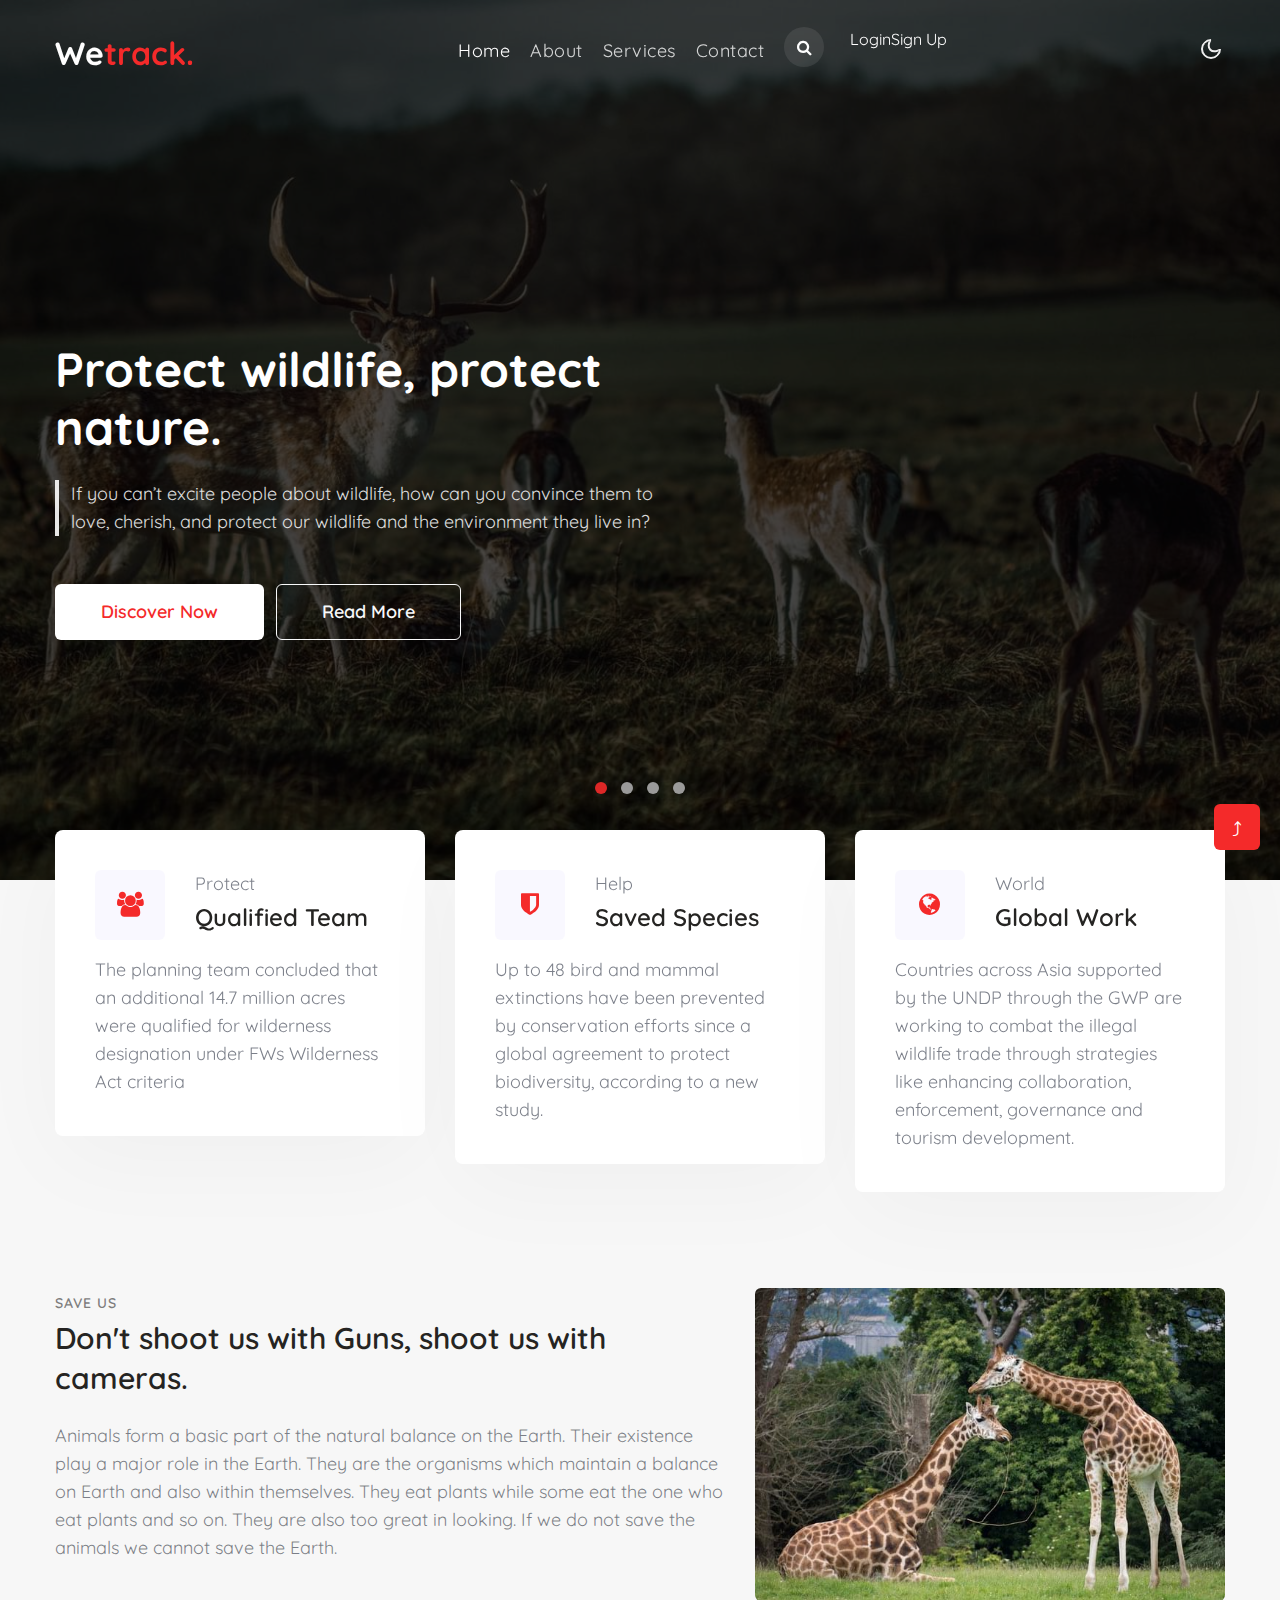
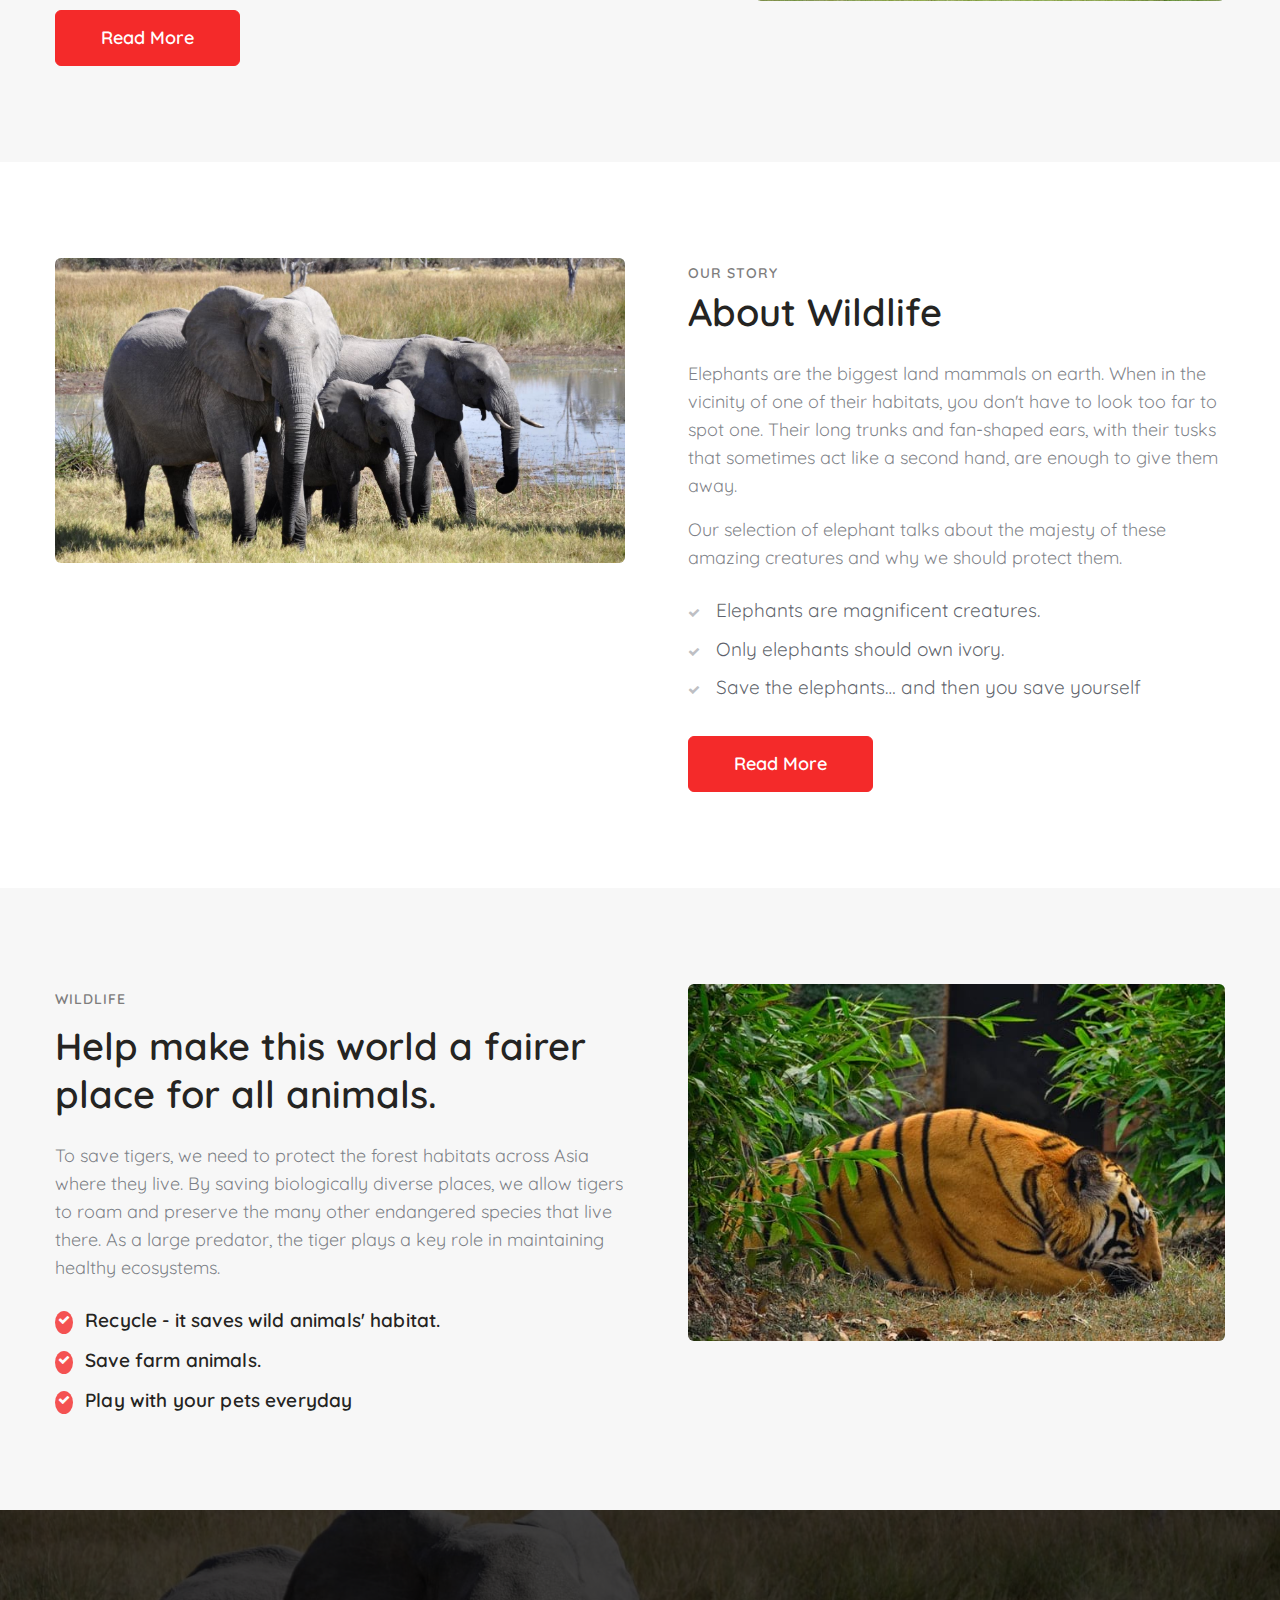
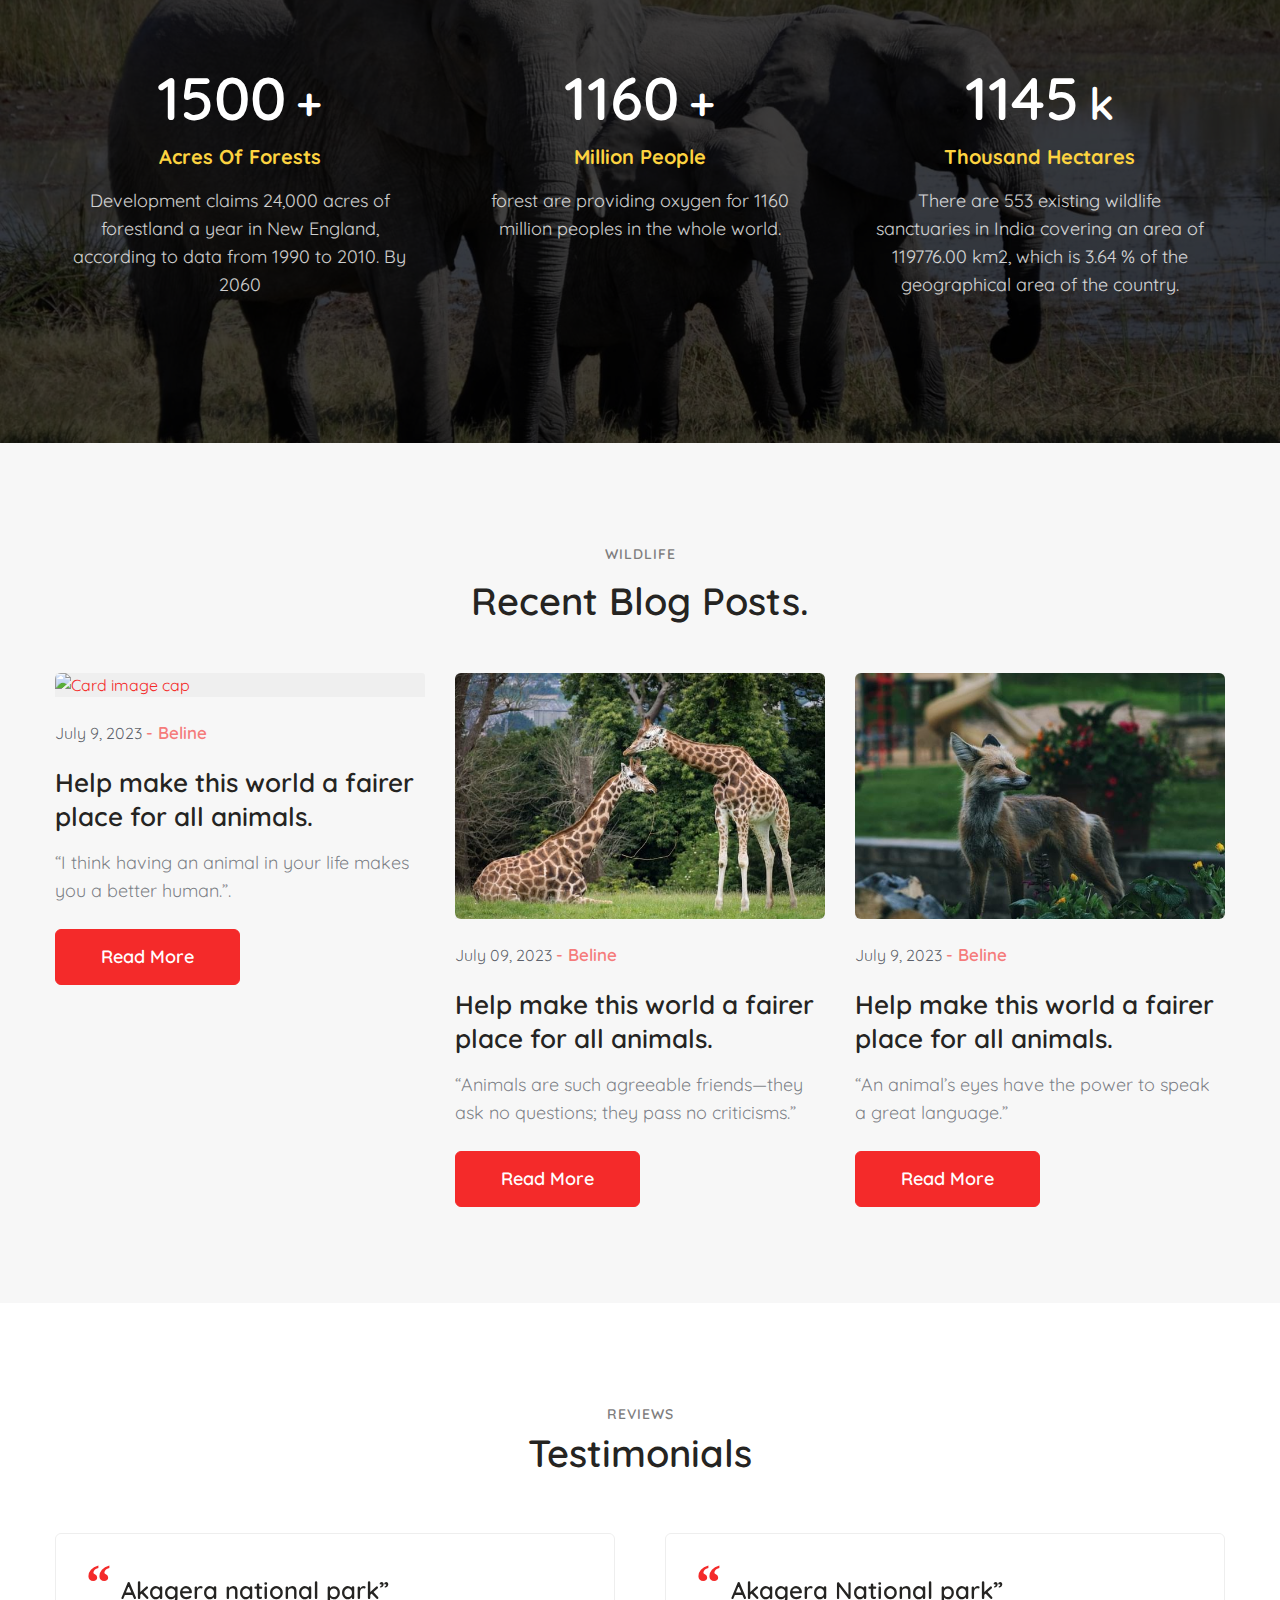
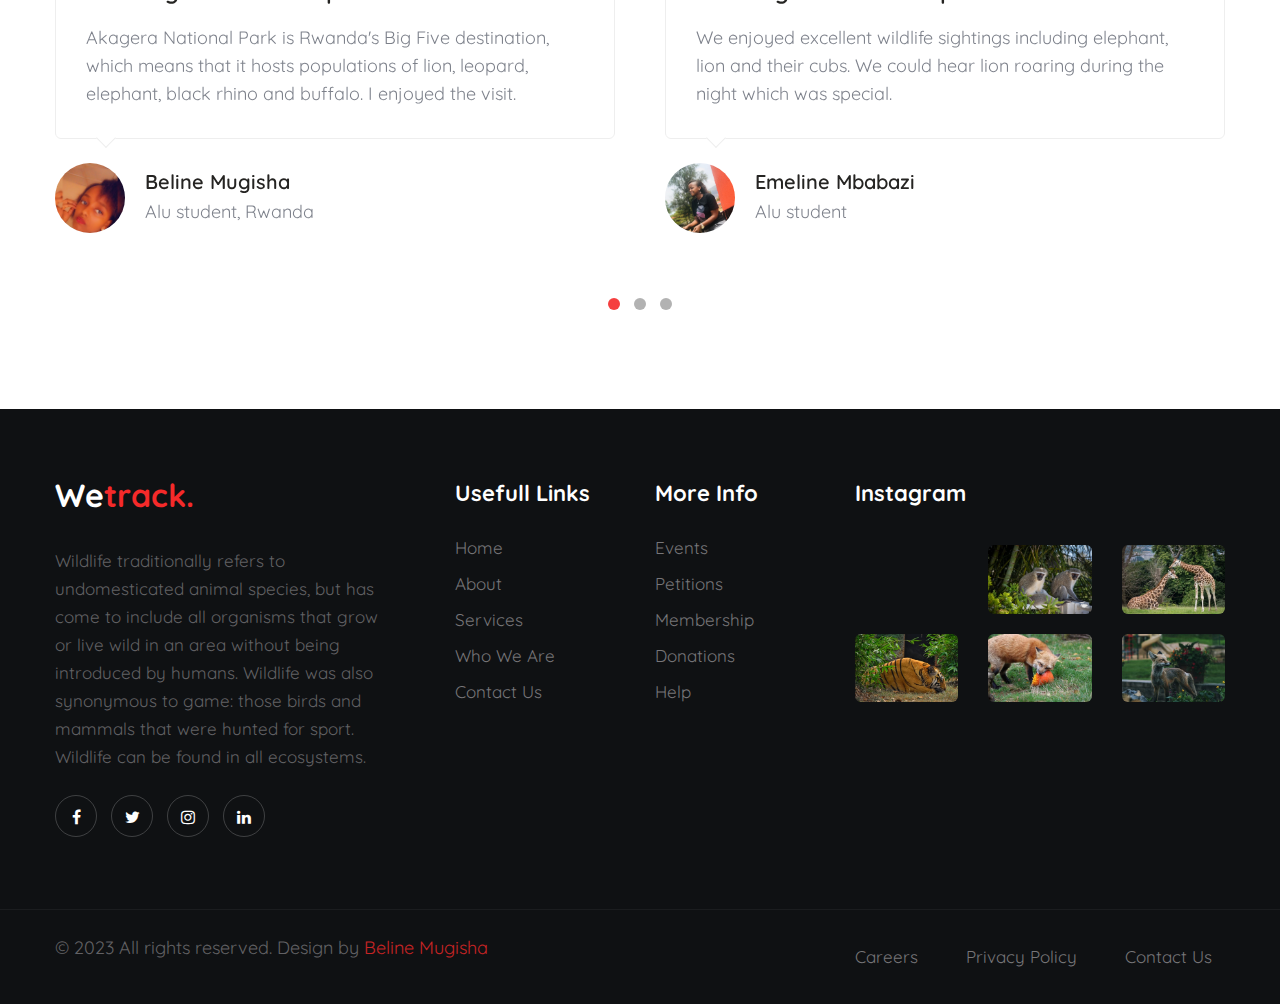
==== commit ad0a640f: "updated login and signup" ====
--- a/index.html
+++ b/index.html
@@ -10,6 +10,8 @@
     rel="stylesheet">
   <!-- Template CSS -->
   <link rel="stylesheet" href="assets/css/style-starter.css">
+  <script src="/assets/js/signin.js"></script>
+  <link rel="stylesheet" href="assets/css/style.css">
 </head>
 
 <body>
@@ -56,12 +58,45 @@
                   <button type="submit">Search</button>
                   <a class="close" href="#url">&times;</a>
                 </form>
-                
               </div>
             </div>
             
             <!-- /search popup -->
             <!--//search-right-->
+            <div class="login">
+              <li><a href="#" onclick="showLoginForm();">Login</a></li>
+              <li><a href="#" onclick="showSignupForm();">Sign Up</a></li>
+              <div id="login-form" class="login-form">
+                <h2>Login</h2>
+                <!-- Add your login form elements here -->
+                <form>
+                  <label for="username">Username:</label>
+                  <input type="text" id="username" name="username">
+                  <br><br>
+                  <label for="password">Password:</label>
+                  <input type="password" id="password" name="password">
+                  <br><br>
+                  <input type="submit" value="Submit">
+                </form>
+              </div>
+            
+              <div id="signup-form" class="signup-form">
+                <h2>Sign Up</h2>
+                <!-- Add your sign-up form elements here -->
+                <form>
+                  <label for="new-username">Username:</label>
+                  <input type="text" id="new-username" name="new-username">
+                  <br><br>
+                  <label for="new-password">Password:</label>
+                  <input type="password" id="new-password" name="new-password">
+                  <br><br>
+                  <label for="confirm-password">Confirm Password:</label>
+                  <input type="password" id="confirm-password" name="confirm-password">
+                  <br><br>
+                  <input type="submit" value="Sign Up">
+                </form>
+              </div>
+            </div>
           </ul>
         </div>
         <!-- toggle switch for light and dark theme -->
--- a/assets/css/style.css
+++ b/assets/css/style.css
@@ -0,0 +1,19 @@
+
+.login-form,
+.signup-form {
+    display: none;
+}
+.login a{
+    color: white;
+    margin-top: 0px;
+    margin-bottom: 1rem;
+}
+.login{
+    color: white;
+    display: flex;
+    
+}
+.login-form,
+.signup-form {
+    margin-top: 30px;
+}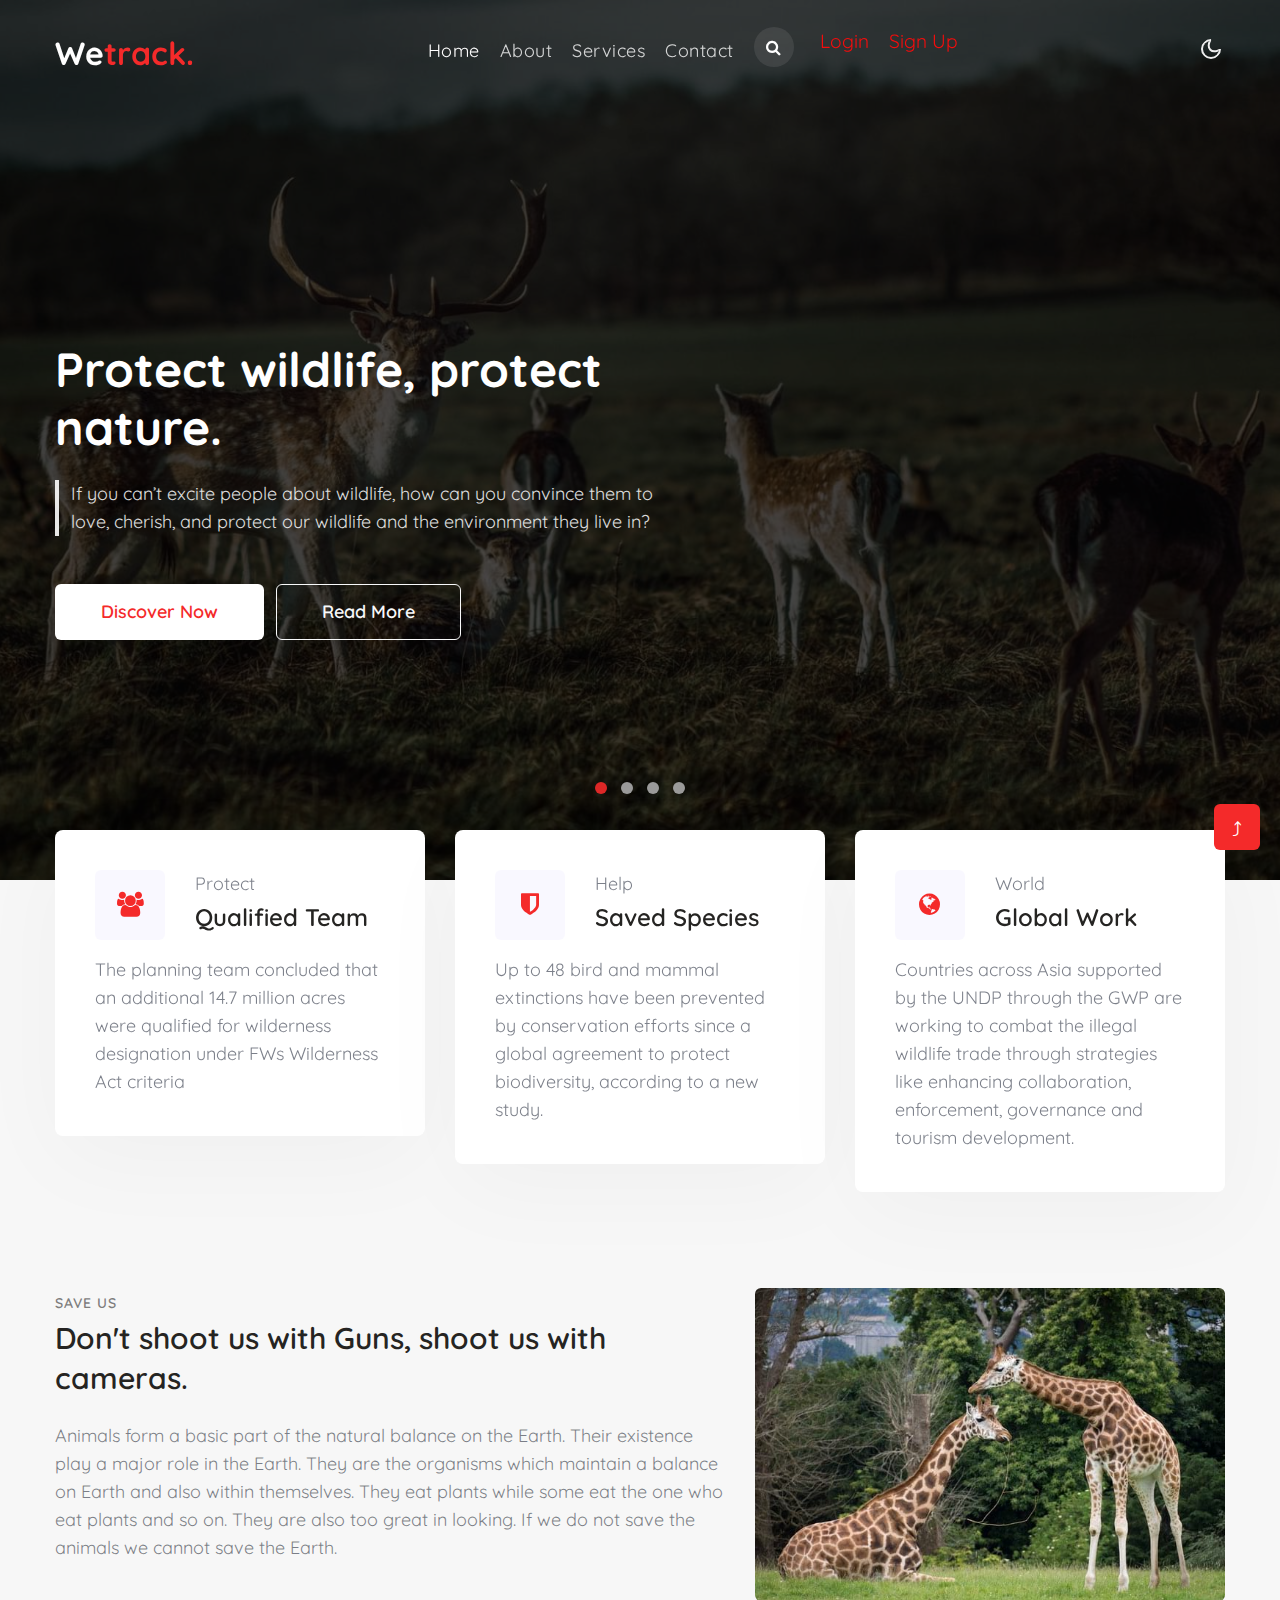
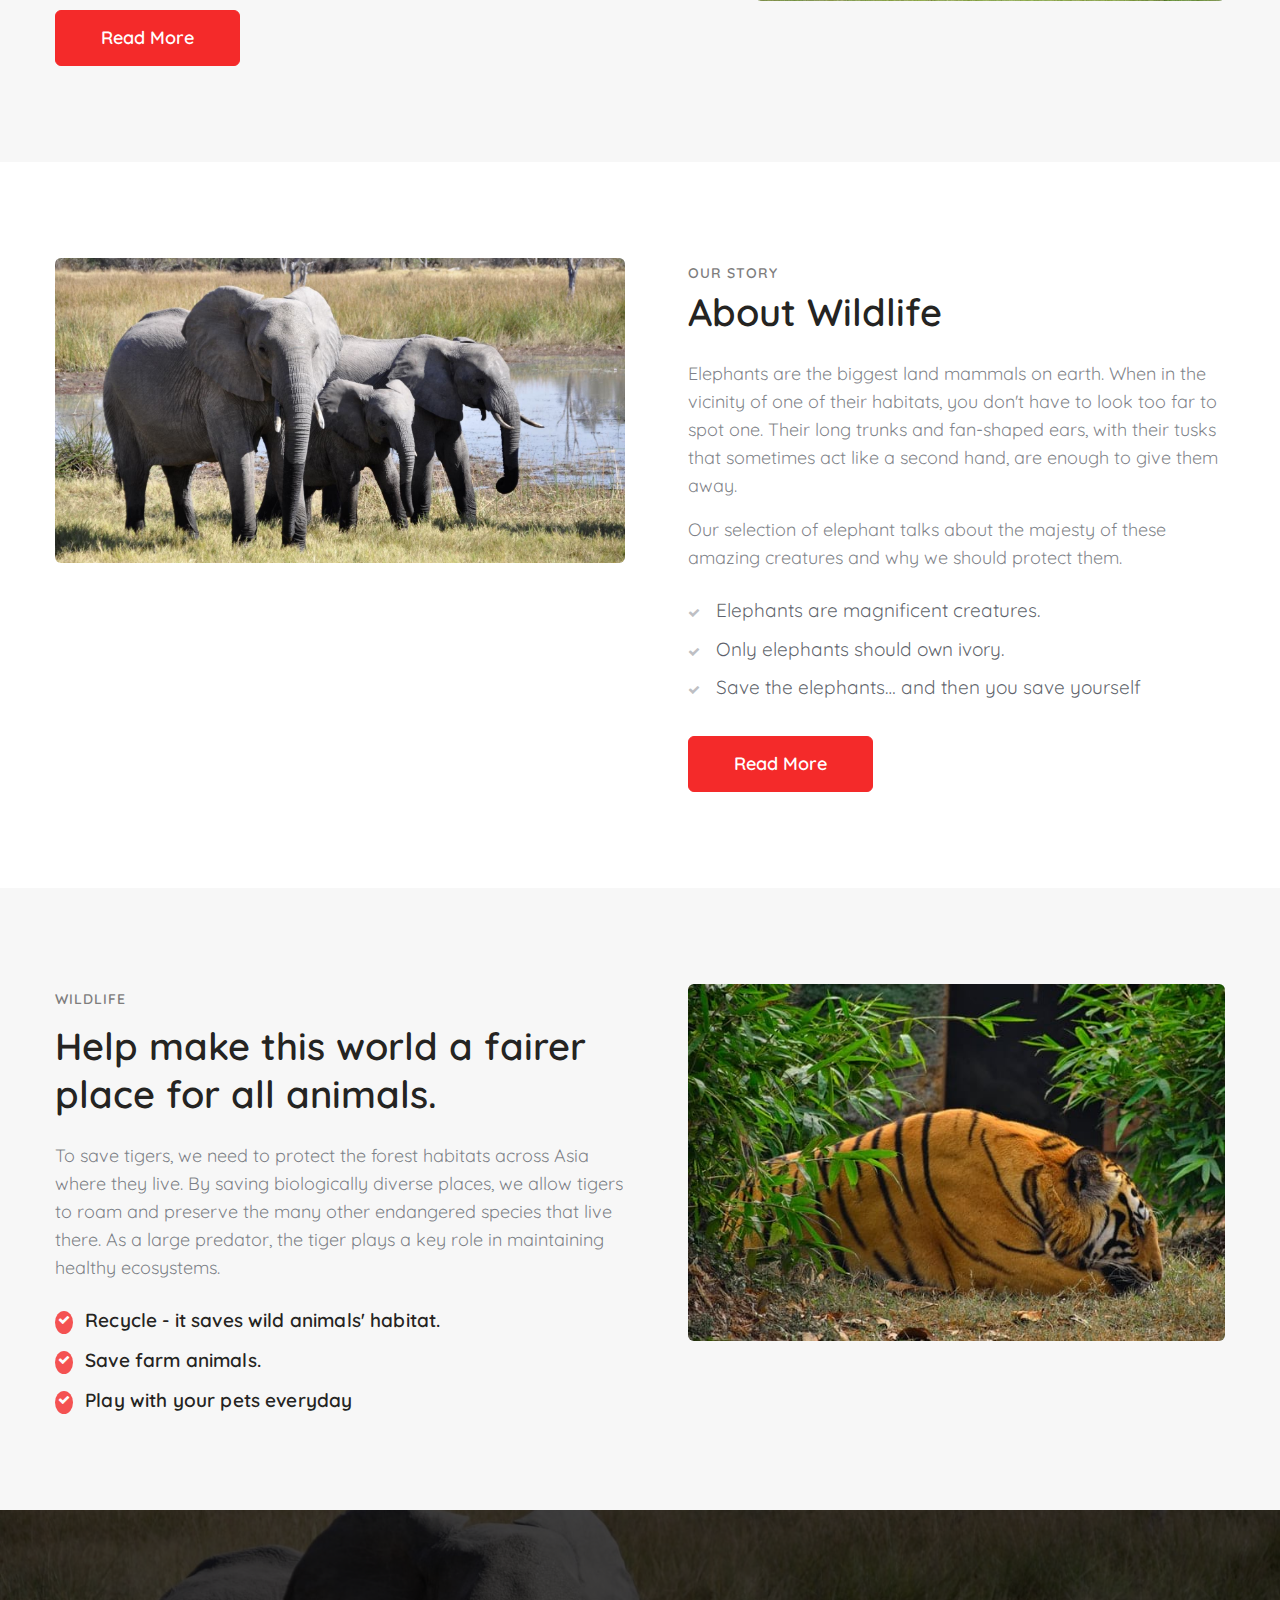
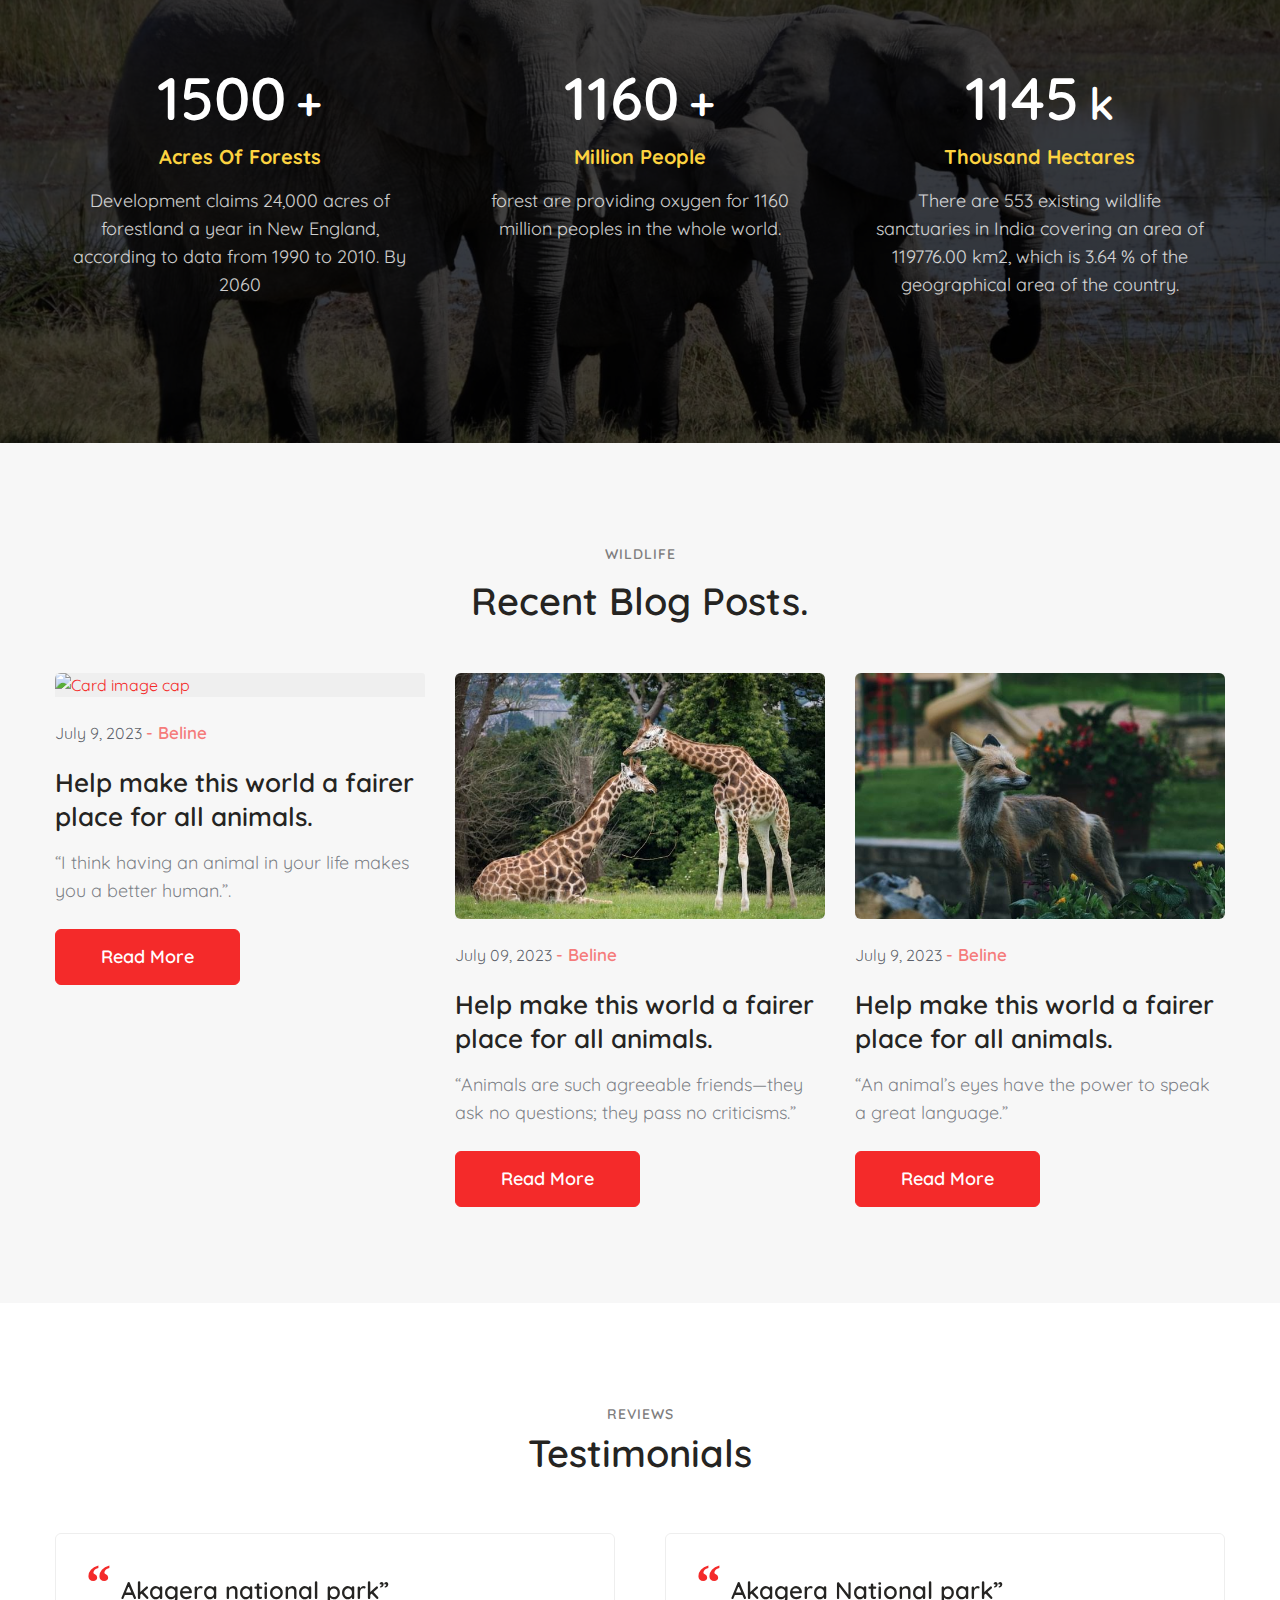
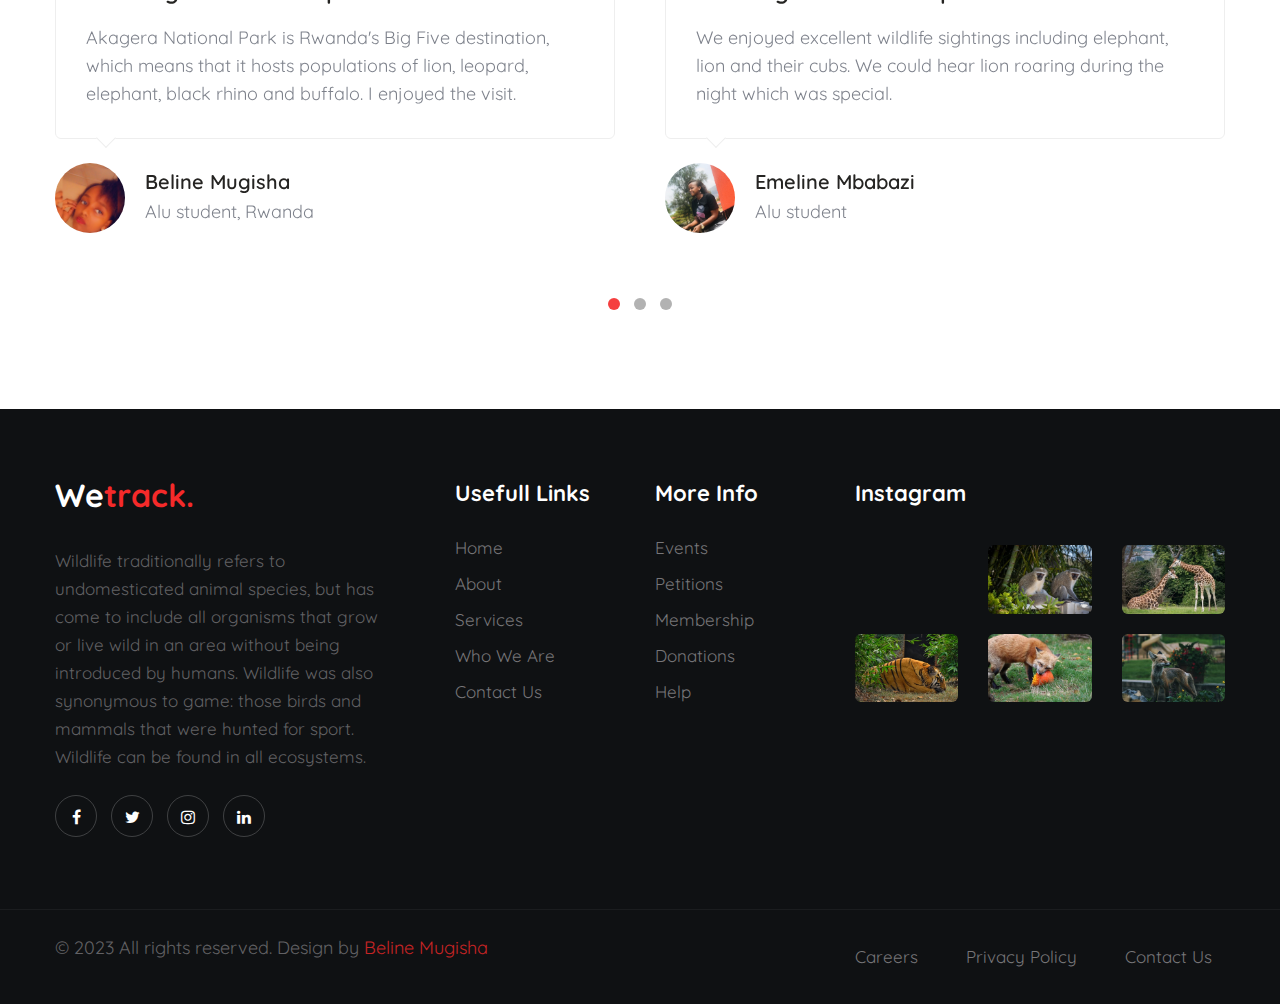
==== commit d8f85ece: "added login alert" ====
--- a/index.html
+++ b/index.html
@@ -67,7 +67,7 @@
               <li><a href="#" onclick="showLoginForm();">Login</a></li>
               <li><a href="#" onclick="showSignupForm();">Sign Up</a></li>
               <div id="login-form" class="login-form">
-                <h2>Login</h2>
+                <h2>Login form</h2>
                 <!-- Add your login form elements here -->
                 <form>
                   <label for="username">Username:</label>
@@ -76,7 +76,7 @@
                   <label for="password">Password:</label>
                   <input type="password" id="password" name="password">
                   <br><br>
-                  <input type="submit" value="Submit">
+                  <input type="submit" value="Submit" onclick="showAlert()">
                 </form>
               </div>
             
@@ -85,15 +85,15 @@
                 <!-- Add your sign-up form elements here -->
                 <form>
                   <label for="new-username">Username:</label>
-                  <input type="text" id="new-username" name="new-username">
+                  <input type="text" id="new-username" name="new-username" required>
                   <br><br>
                   <label for="new-password">Password:</label>
-                  <input type="password" id="new-password" name="new-password">
+                  <input type="password" id="new-password" name="new-password" required>
                   <br><br>
                   <label for="confirm-password">Confirm Password:</label>
-                  <input type="password" id="confirm-password" name="confirm-password">
+                  <input type="password" id="confirm-password" name="confirm-password" required>
                   <br><br>
-                  <input type="submit" value="Sign Up">
+                  <input type="submit" value="Sign Up" onclick="showAlert()">
                 </form>
               </div>
             </div>
--- a/assets/css/style.css
+++ b/assets/css/style.css
@@ -2,18 +2,19 @@
 .login-form,
 .signup-form {
     display: none;
+    margin-top: 30px;
 }
 .login a{
-    color: white;
-    margin-top: 0px;
-    margin-bottom: 1rem;
+    color: rgb(245, 12, 12);
+    margin-top: 20px;
+    margin-right: 20px;
+    font-size: larger;
 }
 .login{
-    color: white;
+    color: bisque;
     display: flex;
+}
     
-}
-.login-form,
-.signup-form {
-    margin-top: 30px;
+.login h2{
+    color: bisque;
 }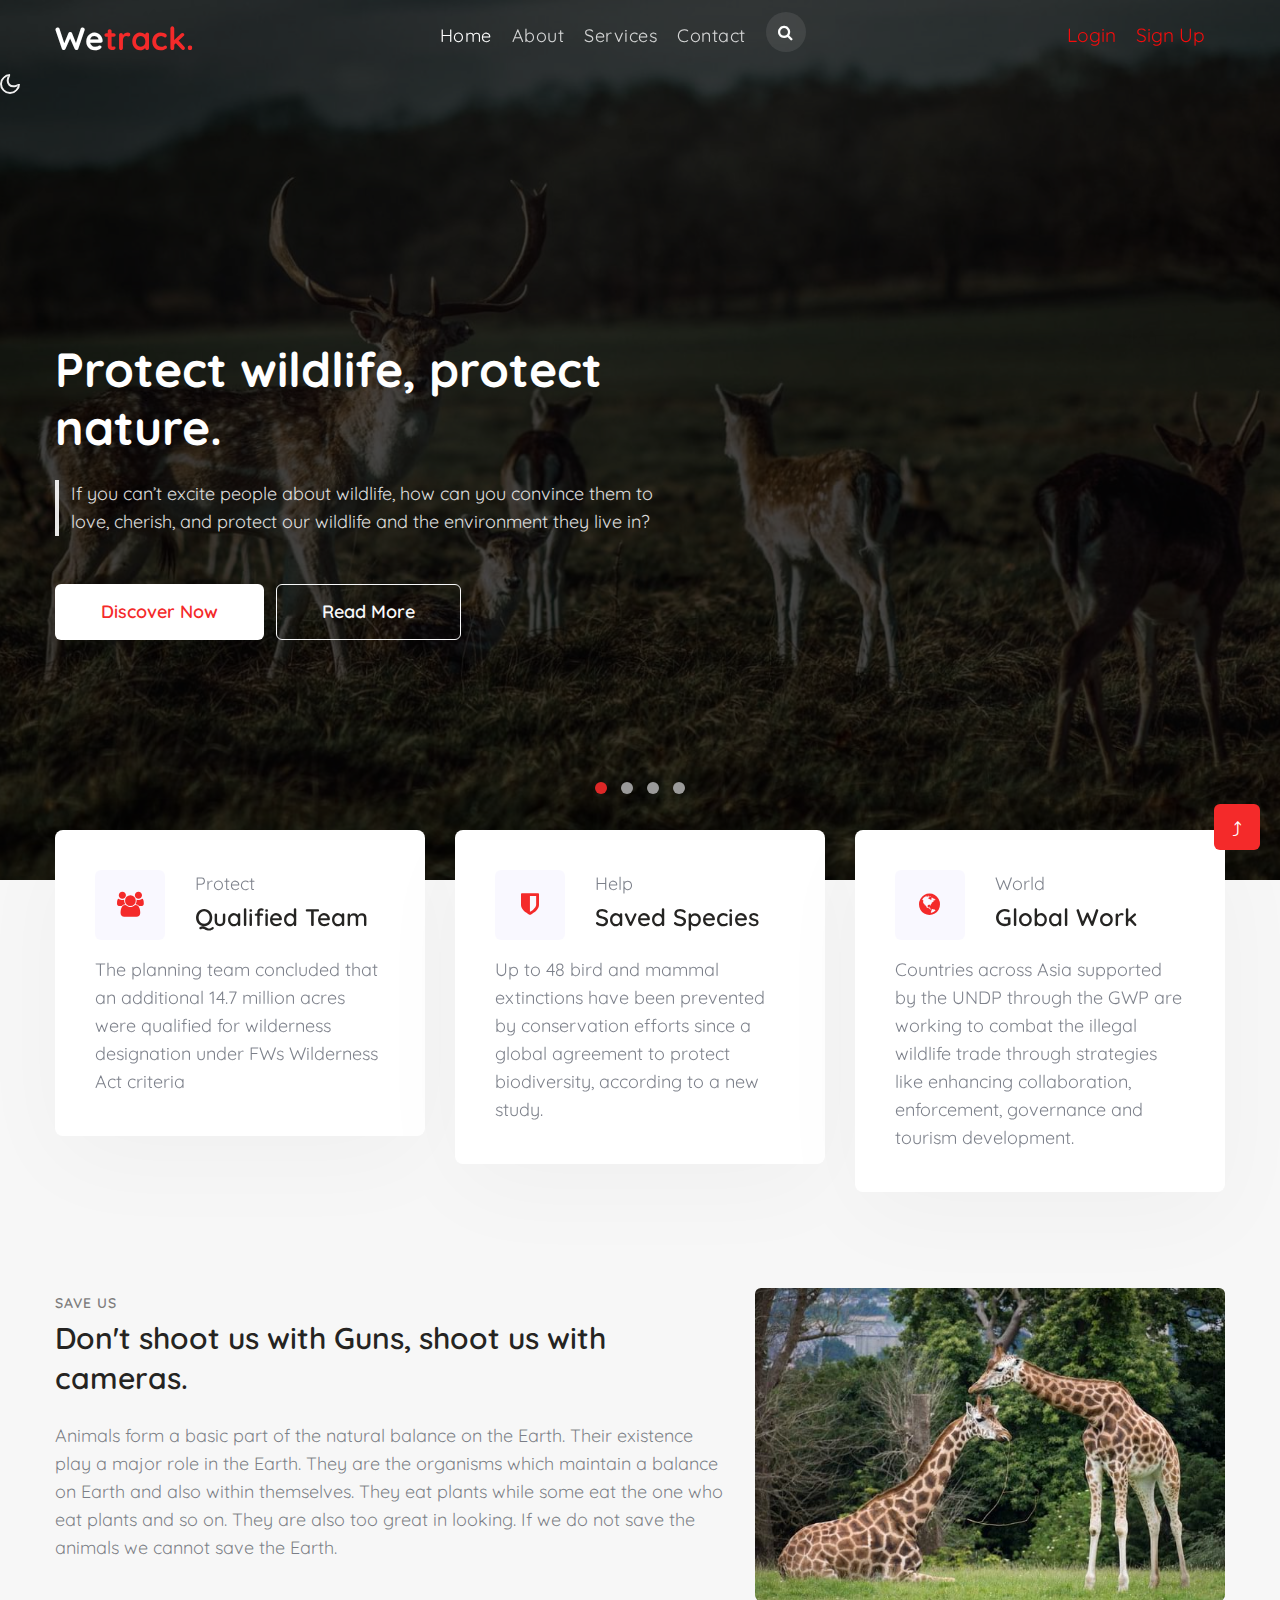
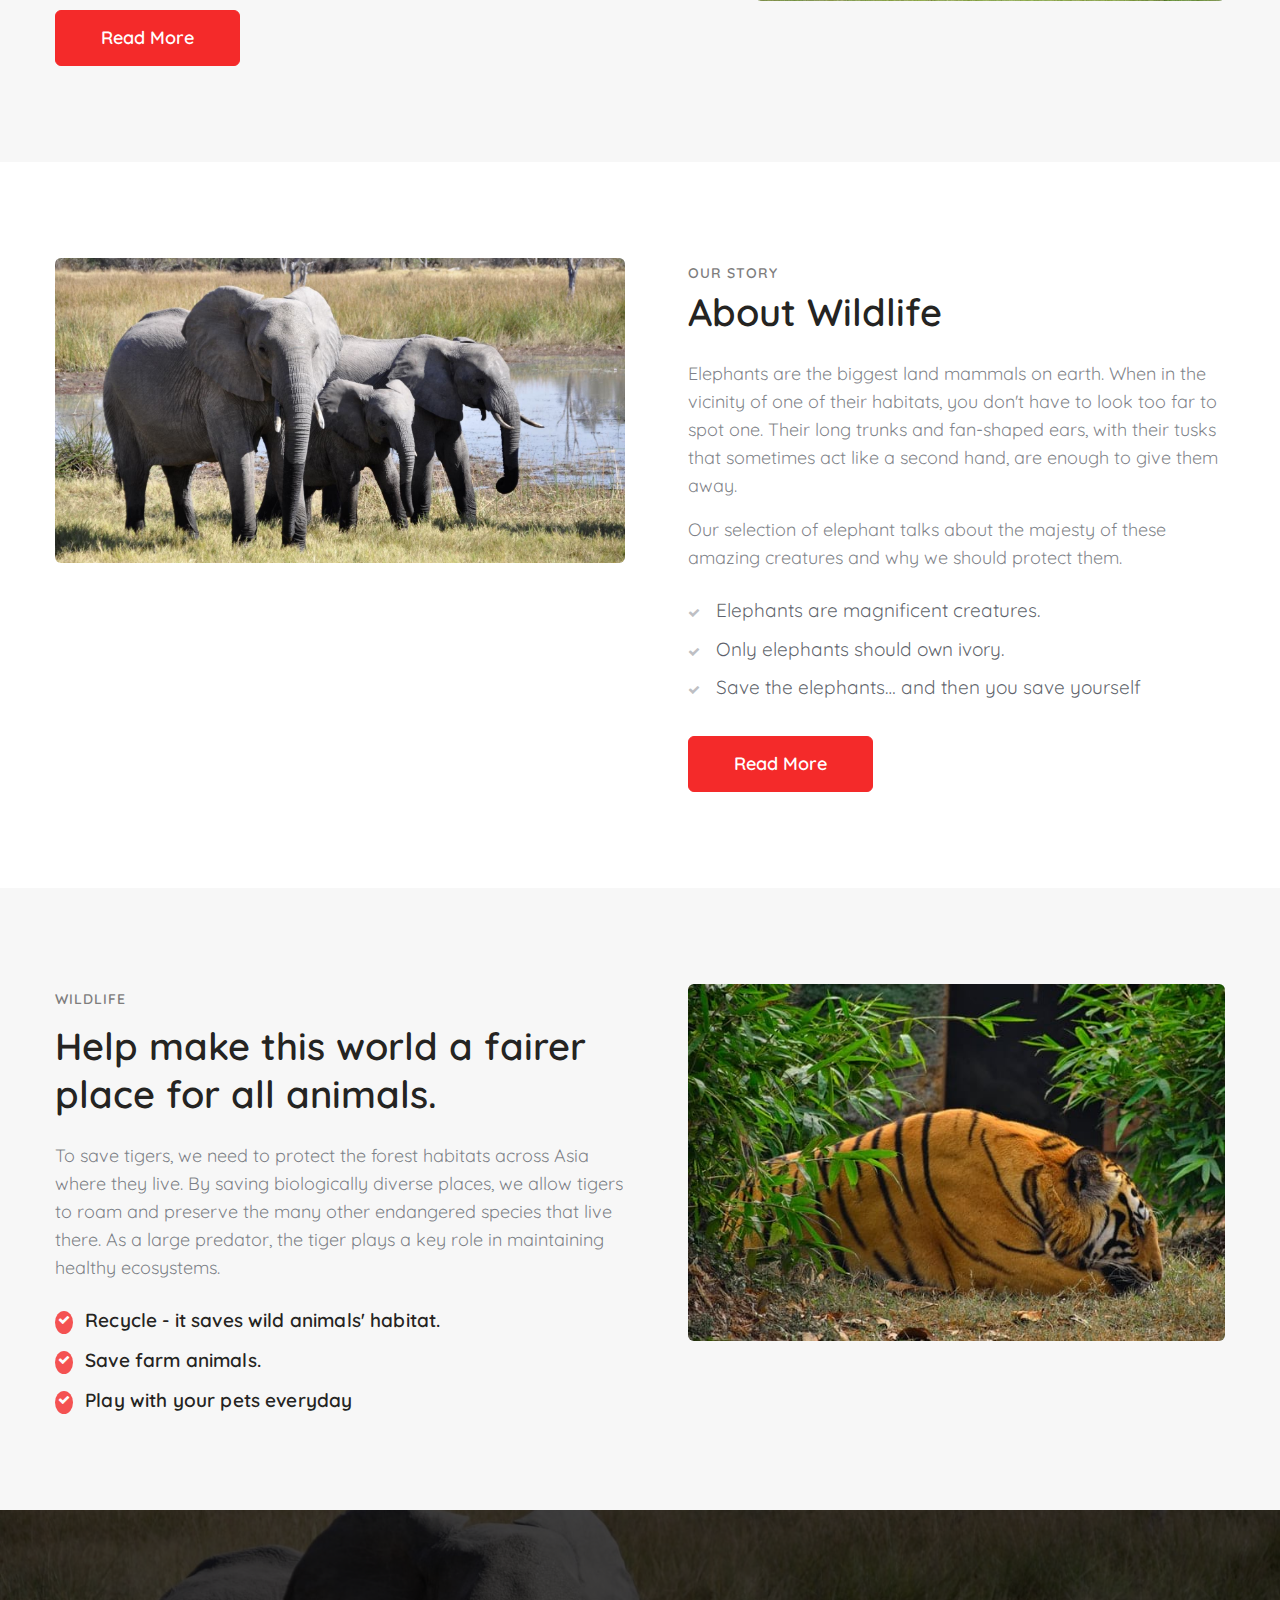
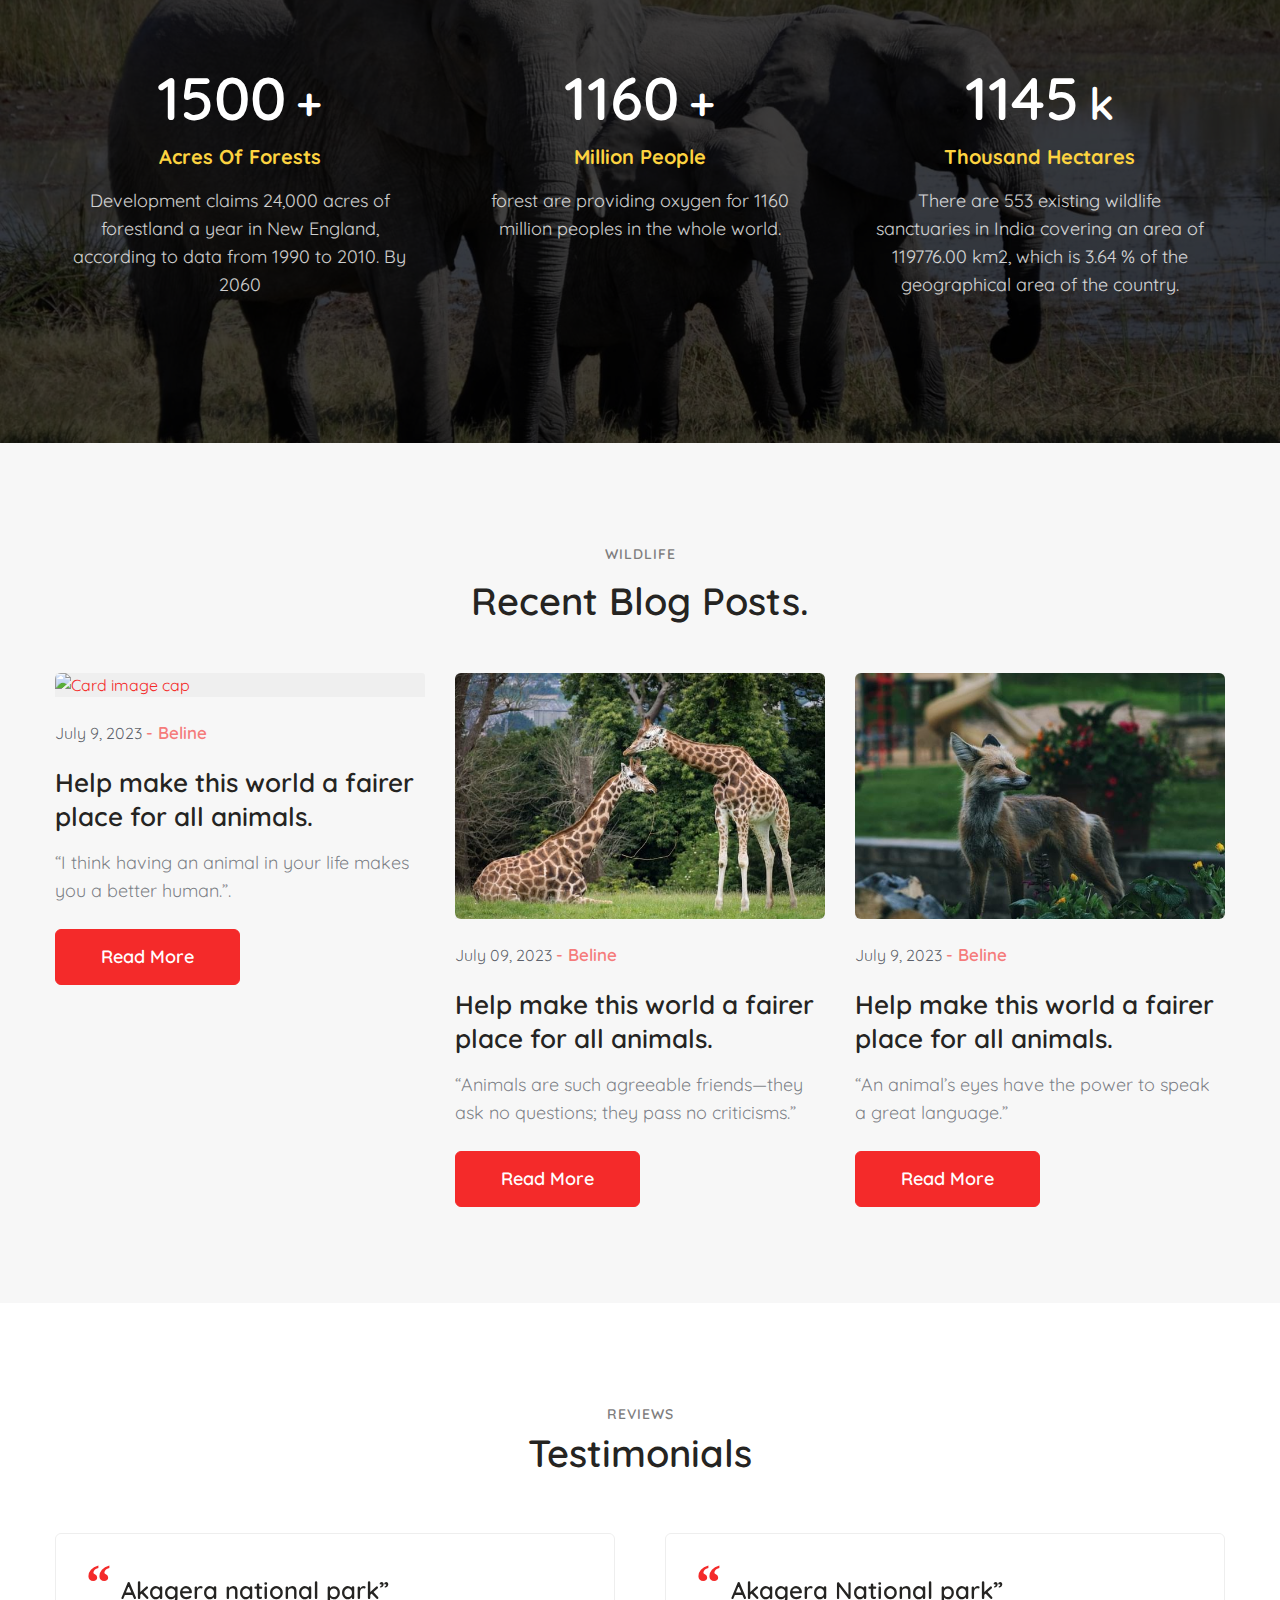
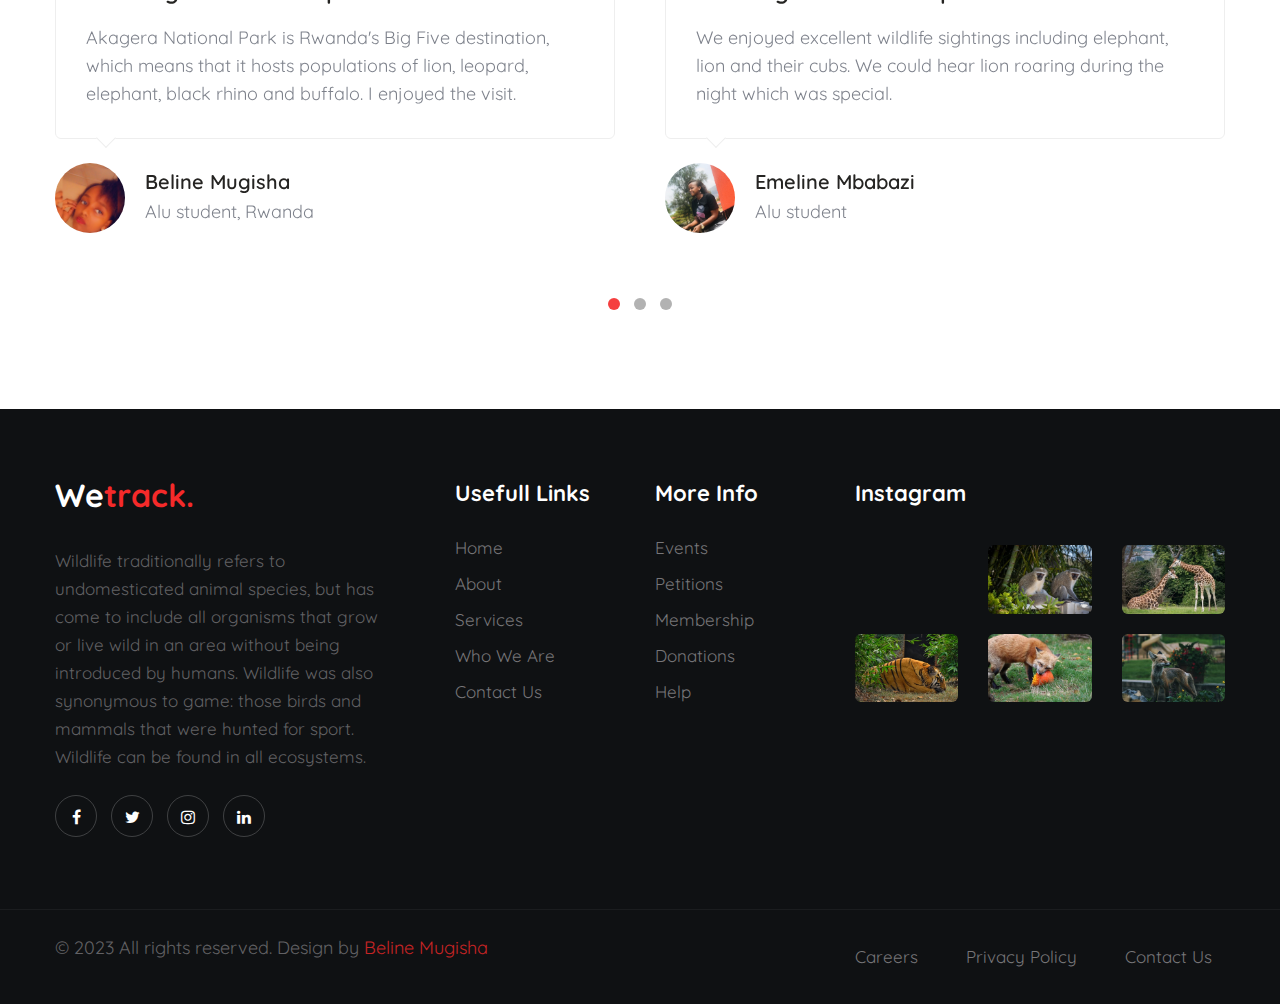
==== commit 305396b6: "updated the popup" ====
--- a/index.html
+++ b/index.html
@@ -6,11 +6,9 @@
   <meta charset="utf-8">
   <meta name="viewport" content="width=device-width, initial-scale=1, shrink-to-fit=no">
   <title>Save Wildlife Animals</title>
-  <link href="//fonts.googleapis.com/css2?family=Quicksand:wght@300;400;500;600;700&display=swap"
-    rel="stylesheet">
+  <link href="//fonts.googleapis.com/css2?family=Quicksand:wght@300;400;500;600;700&display=swap" rel="stylesheet">
   <!-- Template CSS -->
   <link rel="stylesheet" href="assets/css/style-starter.css">
-  <script src="/assets/js/signin.js"></script>
   <link rel="stylesheet" href="assets/css/style.css">
 </head>
 
@@ -53,68 +51,75 @@
             <!-- search popup -->
             <div id="search" class="pop-overlay">
               <div class="popup">
-                <form action="#" method="GET" class="w3l-hnyform d-sm-flex">
-                  <input type="search" placeholder="Search.." name="search" required="required" autofocus>
-                  <button type="submit">Search</button>
-                  <a class="close" href="#url">&times;</a>
+                <form action="#" id="search-form" method="GET" class="w3l-hnyform">
+                  <div class="w3l-hnyform d-sm-flex">
+                    <input type="search" id="searchInput" name="search" required="required" autofocus>
+                    <button type="submit">Search</button>
+
+                    <a class="close" href="#url">&times;</a>
+                  </div>
+
+                  <div id="result" class="container-fluid">
+                  </div>
                 </form>
               </div>
             </div>
-            
-            <!-- /search popup -->
-            <!--//search-right-->
-            <div class="login">
-              <li><a href="#" onclick="showLoginForm();">Login</a></li>
-              <li><a href="#" onclick="showSignupForm();">Sign Up</a></li>
-              <div id="login-form" class="login-form">
-                <h2>Login form</h2>
-                <!-- Add your login form elements here -->
-                <form>
-                  <label for="username">Username:</label>
-                  <input type="text" id="username" name="username">
-                  <br><br>
-                  <label for="password">Password:</label>
-                  <input type="password" id="password" name="password">
-                  <br><br>
-                  <input type="submit" value="Submit" onclick="showAlert()">
-                </form>
-              </div>
-            
-              <div id="signup-form" class="signup-form">
-                <h2>Sign Up</h2>
-                <!-- Add your sign-up form elements here -->
-                <form>
-                  <label for="new-username">Username:</label>
-                  <input type="text" id="new-username" name="new-username" required>
-                  <br><br>
-                  <label for="new-password">Password:</label>
-                  <input type="password" id="new-password" name="new-password" required>
-                  <br><br>
-                  <label for="confirm-password">Confirm Password:</label>
-                  <input type="password" id="confirm-password" name="confirm-password" required>
-                  <br><br>
-                  <input type="submit" value="Sign Up" onclick="showAlert()">
-                </form>
-              </div>
-            </div>
-          </ul>
-        </div>
-        <!-- toggle switch for light and dark theme -->
-        <div class="mobile-position">
-          <nav class="navigation">
-            <div class="theme-switch-wrapper">
-              <label class="theme-switch" for="checkbox">
-                <input type="checkbox" id="checkbox">
-                <div class="mode-container">
-                  <i class="gg-sun"></i>
-                  <i class="gg-moon"></i>
-                </div>
-              </label>
-            </div>
-          </nav>
-        </div>
-        <!-- //toggle switch for light and dark theme -->
+        </div>
+
+        <!-- /search popup -->
+        <!--//search-right-->
+        <div class="login">
+          <li><a href="#" onclick="showLoginForm();">Login</a></li>
+          <li><a href="#" onclick="showSignupForm();">Sign Up</a></li>
+          <div id="login-form" class="login-form">
+            <h2>Login form</h2>
+            <!-- Add your login form elements here -->
+            <form>
+              <label for="username">Username:</label>
+              <input type="text" id="username" name="username" required>
+              <br><br>
+              <label for="password">Password:</label>
+              <input type="password" id="password" name="password" required>
+              <br><br>
+              <input type="submit" value="Submit" onclick="showAlert()">
+            </form>
+          </div>
+
+          <div id="signup-form" class="signup-form">
+            <h2>Sign Up</h2>
+            <!-- Add your sign-up form elements here -->
+            <form>
+              <label for="new-username">Username:</label>
+              <input type="text" id="new-username" name="new-username" required>
+              <br><br>
+              <label for="new-password">Password:</label>
+              <input type="password" id="new-password" name="new-password" required>
+              <br><br>
+              <label for="confirm-password">Confirm Password:</label>
+              <input type="password" id="confirm-password" name="confirm-password" required>
+              <br><br>
+              <input type="submit" value="Sign Up" onclick="showAlert()">
+            </form>
+          </div>
+        </div>
+        </ul>
+    </div>
+    <!-- toggle switch for light and dark theme -->
+    <div class="mobile-position">
+      <nav class="navigation">
+        <div class="theme-switch-wrapper">
+          <label class="theme-switch" for="checkbox">
+            <input type="checkbox" id="checkbox">
+            <div class="mode-container">
+              <i class="gg-sun"></i>
+              <i class="gg-moon"></i>
+            </div>
+          </label>
+        </div>
       </nav>
+    </div>
+    <!-- //toggle switch for light and dark theme -->
+    </nav>
     </div>
   </header>
   <!--/header-->
@@ -130,7 +135,8 @@
 
                   <div class="banner-info-bg">
                     <h5>Protect wildlife, protect nature. </h5>
-                    <p class="mt-md-4 mt-3">If you can’t excite people about wildlife, how can you convince them to love, cherish, and protect our wildlife and the environment they live in?
+                    <p class="mt-md-4 mt-3">If you can’t excite people about wildlife, how can you convince them to
+                      love, cherish, and protect our wildlife and the environment they live in?
                     </p>
                     <a class="btn btn-style btn-white mt-sm-5 mt-4 mr-2" href="#read"> Discover Now
                     </a>
@@ -151,7 +157,8 @@
                 <div class="container">
                   <div class="banner-info-bg">
                     <h5>Save wildlife and wildlife will save you. </h5>
-                    <p class="mt-md-4 mt-3">Those who protect and save other animals lead the way in protecting and saving humanity and earth.
+                    <p class="mt-md-4 mt-3">Those who protect and save other animals lead the way in protecting and
+                      saving humanity and earth.
                     </p>
                     <a class="btn btn-style btn-white mt-sm-5 mt-4 mr-2" href="#read"> Discover Now
                     </a>
@@ -220,7 +227,8 @@
                 <h4><a href="#url">Qualified Team</a></h4>
               </div>
             </div>
-            <p class="mt-3">The planning team concluded that an additional 14.7 million acres were qualified for wilderness designation under FWs Wilderness Act criteria</p>
+            <p class="mt-3">The planning team concluded that an additional 14.7 million acres were qualified for
+              wilderness designation under FWs Wilderness Act criteria</p>
           </div>
         </div>
         <div class="col-lg-4 col-md-6 col-sm-12 mt-md-0 mt-4">
@@ -235,7 +243,8 @@
 
               </div>
             </div>
-            <p class="mt-3">Up to 48 bird and mammal extinctions have been prevented by conservation efforts since a global agreement to protect biodiversity, according to a new study.</p>
+            <p class="mt-3">Up to 48 bird and mammal extinctions have been prevented by conservation efforts since a
+              global agreement to protect biodiversity, according to a new study.</p>
           </div>
         </div>
         <div class="col-lg-4 col-md-6 col-sm-12 mt-lg-0 mt-4">
@@ -250,7 +259,9 @@
 
               </div>
             </div>
-            <p class="mt-3">Countries across Asia supported by the UNDP through the GWP are working to combat the illegal wildlife trade through strategies like enhancing collaboration, enforcement, governance and tourism development.</p>
+            <p class="mt-3">Countries across Asia supported by the UNDP through the GWP are working to combat the
+              illegal wildlife trade through strategies like enhancing collaboration, enforcement, governance and
+              tourism development.</p>
           </div>
         </div>
       </div>
@@ -265,7 +276,10 @@
           <div class="col-lg-7 mb-lg-0 mb-md-5 mb-4 align-self">
             <h6 class="title-subhny">Save Us</h6>
             <h3 class="title-left mx-0">Don't shoot us with Guns, shoot us with cameras.</h3>
-            <p class="mt-md-4 mt-3">Animals form a basic part of the natural balance on the Earth. Their existence play a major role in the Earth. They are the organisms which maintain a balance on Earth and also within themselves. They eat plants while some eat the one who eat plants and so on. They are also too great in looking. If we do not save the animals we cannot save the Earth.</p>
+            <p class="mt-md-4 mt-3">Animals form a basic part of the natural balance on the Earth. Their existence play
+              a major role in the Earth. They are the organisms which maintain a balance on Earth and also within
+              themselves. They eat plants while some eat the one who eat plants and so on. They are also too great in
+              looking. If we do not save the animals we cannot save the Earth.</p>
             <a class="btn btn-style btn-primary mt-sm-5 mt-4 mr-2" href="about.html"> Read More</a>
           </div>
           <div class="col-lg-5 mt-lg-0 mt-4">
@@ -291,13 +305,17 @@
           <div class="col-lg-6 mt-lg-0 mt-5 pl-lg-5 align-self">
             <h6 class="title-subhny">Our Story</h6>
             <h3 class="title-w3l">About Wildlife</h3>
-            <p class="mt-4">Elephants are the biggest land mammals on earth. When in the vicinity of one of their habitats, you don't have to look too far to spot one. Their long trunks and fan-shaped ears, with their tusks that sometimes act like a second hand, are enough to give them away.
+            <p class="mt-4">Elephants are the biggest land mammals on earth. When in the vicinity of one of their
+              habitats, you don't have to look too far to spot one. Their long trunks and fan-shaped ears, with their
+              tusks that sometimes act like a second hand, are enough to give them away.
             </p>
-            <p class="mt-3"> Our selection of elephant talks about the majesty of these amazing creatures and why we should protect them.</p>
+            <p class="mt-3"> Our selection of elephant talks about the majesty of these amazing creatures and why we
+              should protect them.</p>
             <ul class="w3l-right-book mt-4">
               <li><span class="fa fa-check" aria-hidden="true"></span>Elephants are magnificent creatures.</li>
               <li><span class="fa fa-check" aria-hidden="true"></span>Only elephants should own ivory.</li>
-              <li><span class="fa fa-check" aria-hidden="true"></span>Save the elephants… and then you save yourself</li>
+              <li><span class="fa fa-check" aria-hidden="true"></span>Save the elephants… and then you save yourself
+              </li>
             </ul>
             <a href="about.html" class="btn btn-style btn-primary mt-4">Read More</a>
           </div>
@@ -312,7 +330,9 @@
         <div class="col-lg-6 bottom-ab-left align-self">
           <span class="title-subhny mb-2">Wildlife</span>
           <h3 class="title-w3l mb-4">Help make this world a fairer place for all animals.</h3>
-          <p class="">To save tigers, we need to protect the forest habitats across Asia where they live. By saving biologically diverse places, we allow tigers to roam and preserve the many other endangered species that live there. As a large predator, the tiger plays a key role in maintaining healthy ecosystems. </p>
+          <p class="">To save tigers, we need to protect the forest habitats across Asia where they live. By saving
+            biologically diverse places, we allow tigers to roam and preserve the many other endangered species that
+            live there. As a large predator, the tiger plays a key role in maintaining healthy ecosystems. </p>
           <ul class="cont-4 mt-4">
             <li><span class="fa fa-check"></span>Recycle - it saves wild animals' habitat.</li>
             <li><span class="fa fa-check"></span>Save farm animals.</li>
@@ -334,7 +354,8 @@
           <p class="counter">1500 </p>
           <span class="plus">+</span><br>
           <h3>Acres Of Forests</h3>
-          <p class="para-counter">Development claims 24,000 acres of forestland a year in New England, according to data from 1990 to 2010. By 2060</p>
+          <p class="para-counter">Development claims 24,000 acres of forestland a year in New England, according to data
+            from 1990 to 2010. By 2060</p>
         </div>
         <div class="col-md-4 col-6 stats_info counter_grid mt-md-0 mt-0">
           <p class="counter">1160</p>
@@ -346,7 +367,8 @@
           <p class="counter">1145 </p>
           <span class="plus">k</span><br>
           <h3>Thousand Hectares </h3>
-          <p class="para-counter">There are 553 existing wildlife sanctuaries in India covering an area of 119776.00 km2, which is 3.64 % of the geographical area of the country.</p>
+          <p class="para-counter">There are 553 existing wildlife sanctuaries in India covering an area of 119776.00
+            km2, which is 3.64 % of the geographical area of the country.</p>
         </div>
       </div>
     </div>
@@ -433,7 +455,8 @@
                 <blockquote>
                   <q>Akagera national park</q>
                 </blockquote>
-                <p>Akagera National Park is Rwanda's Big Five destination, which means that it hosts populations of lion, leopard, elephant, black rhino and buffalo. I enjoyed the visit.</p>
+                <p>Akagera National Park is Rwanda's Big Five destination, which means that it hosts populations of
+                  lion, leopard, elephant, black rhino and buffalo. I enjoyed the visit.</p>
               </div>
               <div class="bottom-info mt-4">
                 <a class="comment-img" href="#url"><img src="assets/images/Beline.jpeg" class="img-responsive"
@@ -451,7 +474,8 @@
                 <blockquote>
                   <q>Akagera National park</q>
                 </blockquote>
-                <p>We enjoyed excellent wildlife sightings including elephant, lion and their cubs. We could hear lion roaring during the night which was special.</p>
+                <p>We enjoyed excellent wildlife sightings including elephant, lion and their cubs. We could hear lion
+                  roaring during the night which was special.</p>
               </div>
               <div class="bottom-info mt-4">
                 <a class="comment-img" href="#url"><img src="assets/images/Berry.jpeg" class="img-responsive"
@@ -487,7 +511,8 @@
                 <blockquote>
                   <q>Akagera</q>
                 </blockquote>
-                <p>The interaction and photography opportunities with blue morph Arctic foxes was incredible. The landscape was also sublime with incredible vistas.</p>
+                <p>The interaction and photography opportunities with blue morph Arctic foxes was incredible. The
+                  landscape was also sublime with incredible vistas.</p>
               </div>
               <div class="bottom-info mt-4">
                 <a class="comment-img" href="#url"><img src="assets/images/" class="img-responsive"
@@ -505,7 +530,8 @@
                 <blockquote>
                   <q>Akagera</q>
                 </blockquote>
-                <p>We enjoyed the variety of locations, excellent accommodation and wildlife experiences including tracking rhino, giraffe and gorilla on foot plus the horse riding safari.</p>
+                <p>We enjoyed the variety of locations, excellent accommodation and wildlife experiences including
+                  tracking rhino, giraffe and gorilla on foot plus the horse riding safari.</p>
               </div>
               <div class="bottom-info mt-4">
                 <a class="comment-img" href="#url"><img src="assets/images/" class="img-responsive"
@@ -523,7 +549,8 @@
                 <blockquote>
                   <q>Nyungwe</q>
                 </blockquote>
-                <p>We were privileged to be involved with turtle research & conservation. Our guide was second to none and Costa Rica's natural environment & wildlife is amazing.</p>
+                <p>We were privileged to be involved with turtle research & conservation. Our guide was second to none
+                  and Costa Rica's natural environment & wildlife is amazing.</p>
               </div>
               <div class="bottom-info mt-4">
                 <a class="comment-img" href="#url"><img src="assets/images/" class="img-responsive"
@@ -550,7 +577,9 @@
               <a class="footer-brand-logo" href="index.html">We<span class="sublog">track.</span></a>
 
             </div>
-            <p>Wildlife traditionally refers to undomesticated animal species, but has come to include all organisms that grow or live wild in an area without being introduced by humans. Wildlife was also synonymous to game: those birds and mammals that were hunted for sport. Wildlife can be found in all ecosystems. </p>
+            <p>Wildlife traditionally refers to undomesticated animal species, but has come to include all organisms
+              that grow or live wild in an area without being introduced by humans. Wildlife was also synonymous to
+              game: those birds and mammals that were hunted for sport. Wildlife can be found in all ecosystems. </p>
             <div class="main-social-footer-29 mt-4">
               <a href="#facebook" class="facebook"><span class="fa fa-facebook"></span></a>
               <a href="#twitter" class="twitter"><span class="fa fa-twitter"></span></a>
@@ -615,8 +644,7 @@
     <section class="w3l-copyright">
       <div class="container">
         <div class="row bottom-copies">
-          <p class="col-lg-8 copy-footer-29">© 2023  All rights reserved. Design by <a
-              href="" target="_blank">
+          <p class="col-lg-8 copy-footer-29">© 2023 All rights reserved. Design by <a href="" target="_blank">
               Beline Mugisha</a></p>
 
           <div class="col-lg-4 footer-list-29">
@@ -787,6 +815,7 @@
   <!--//MENU-JS-->
 
   <script src="assets/js/bootstrap.min.js"></script>
+  <script src="/assets/js/script.js"></script>
 
 </body>
 
--- a/assets/css/style.css
+++ b/assets/css/style.css
@@ -17,4 +17,24 @@
     
 .login h2{
     color: bisque;
+}
+.popup-modal {
+    /* display: none; */
+    position: fixed;
+    z-index: 999;
+    /* top: 0; */
+    left: 0;
+    width: 100px;
+    height: 100px;
+    background-color: rgba(0, 0, 0, 0.5);
+}
+.popup-content {
+    position: absolute;
+     top: 50%;
+    left: 50%; 
+    transform: translate(-50%, -50%);
+    background-color: #fff;
+    padding: 300px;
+    border-radius: 5px;
+    box-shadow: 0 0 10px rgba(0, 0, 0, 0.3);
 }